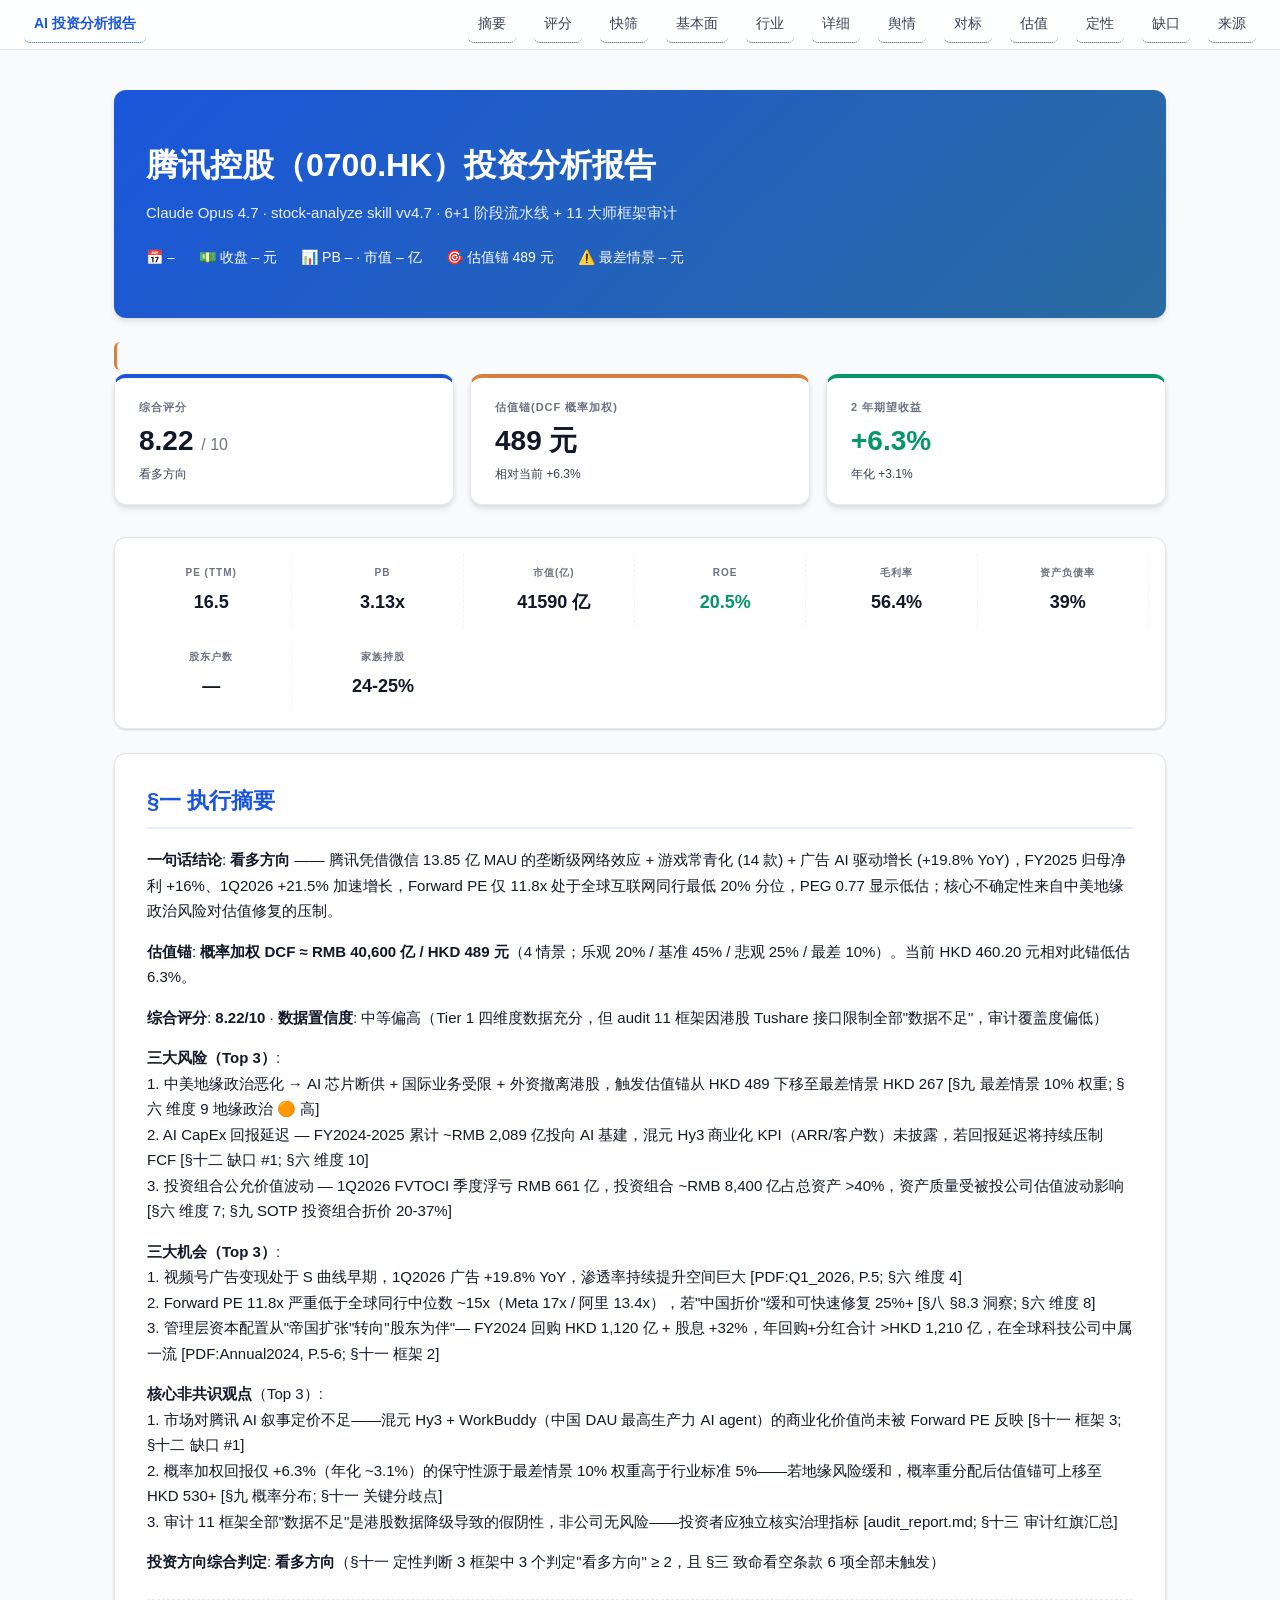
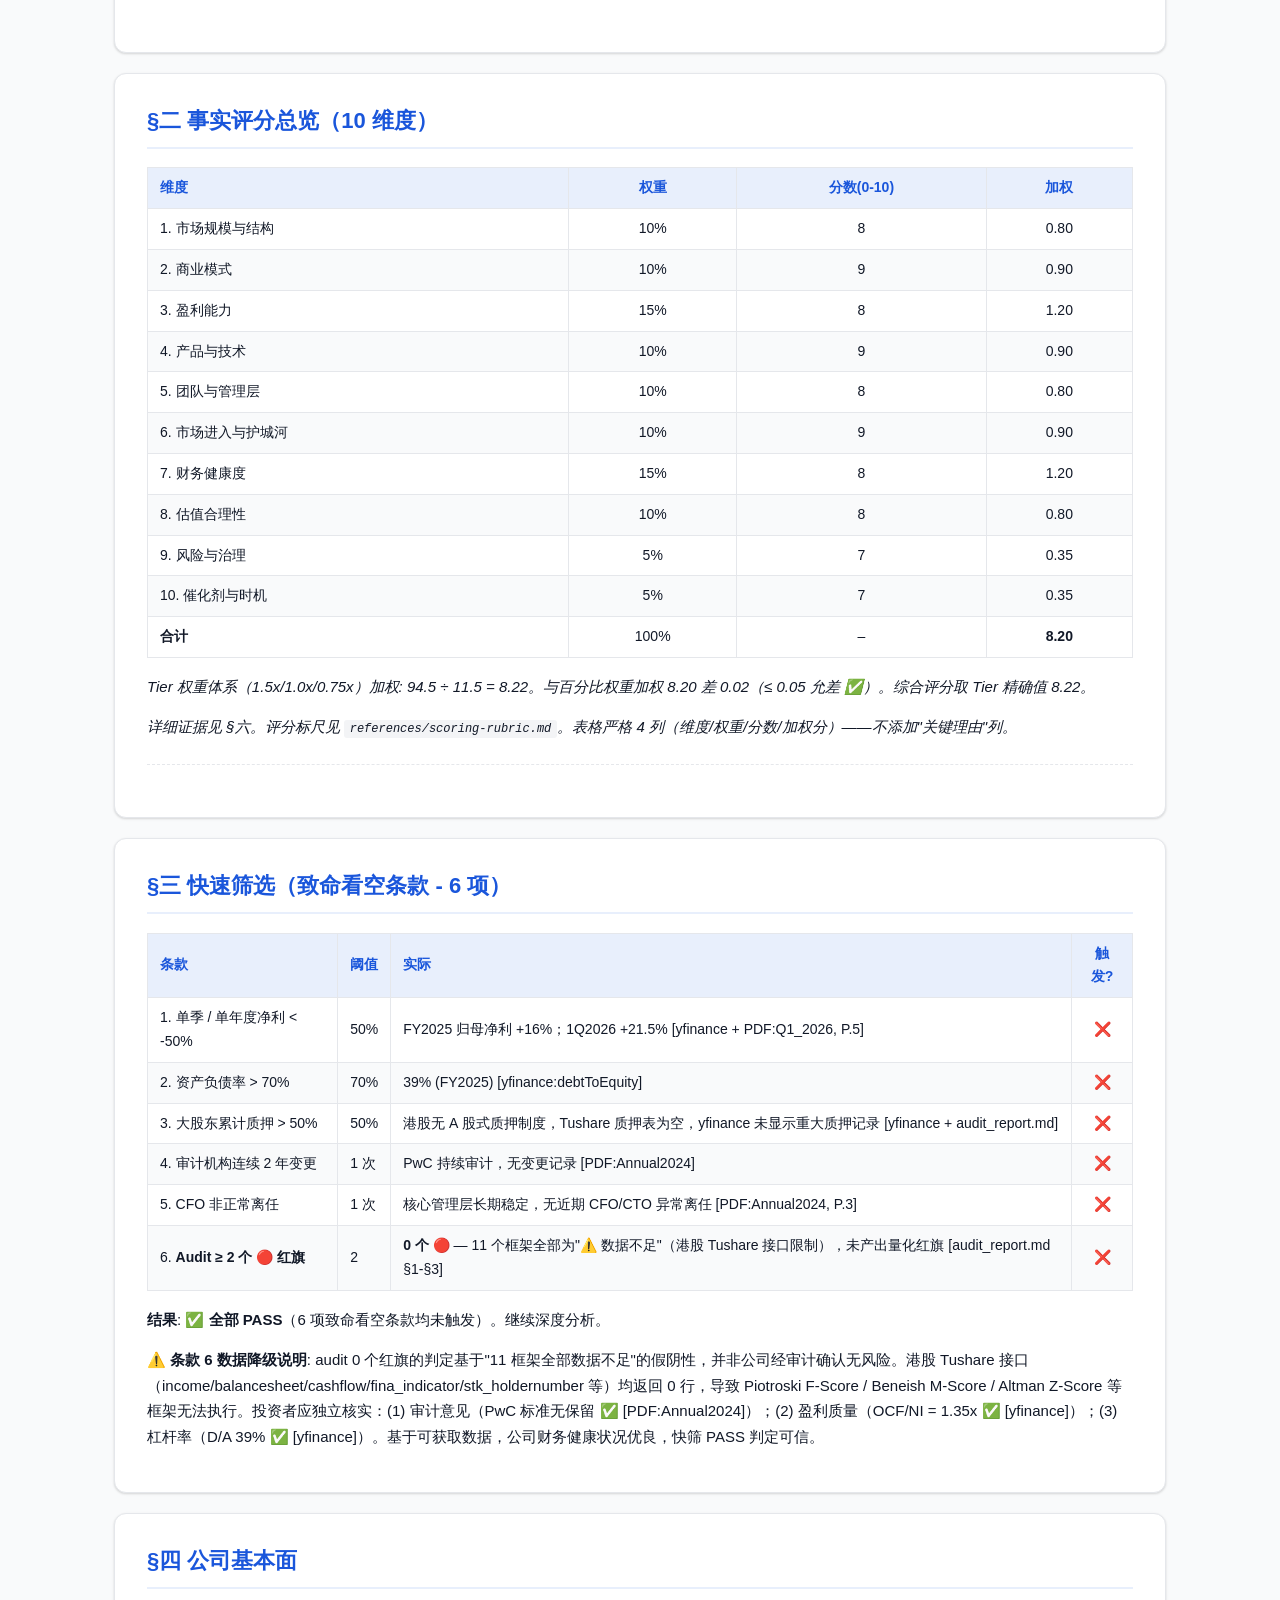
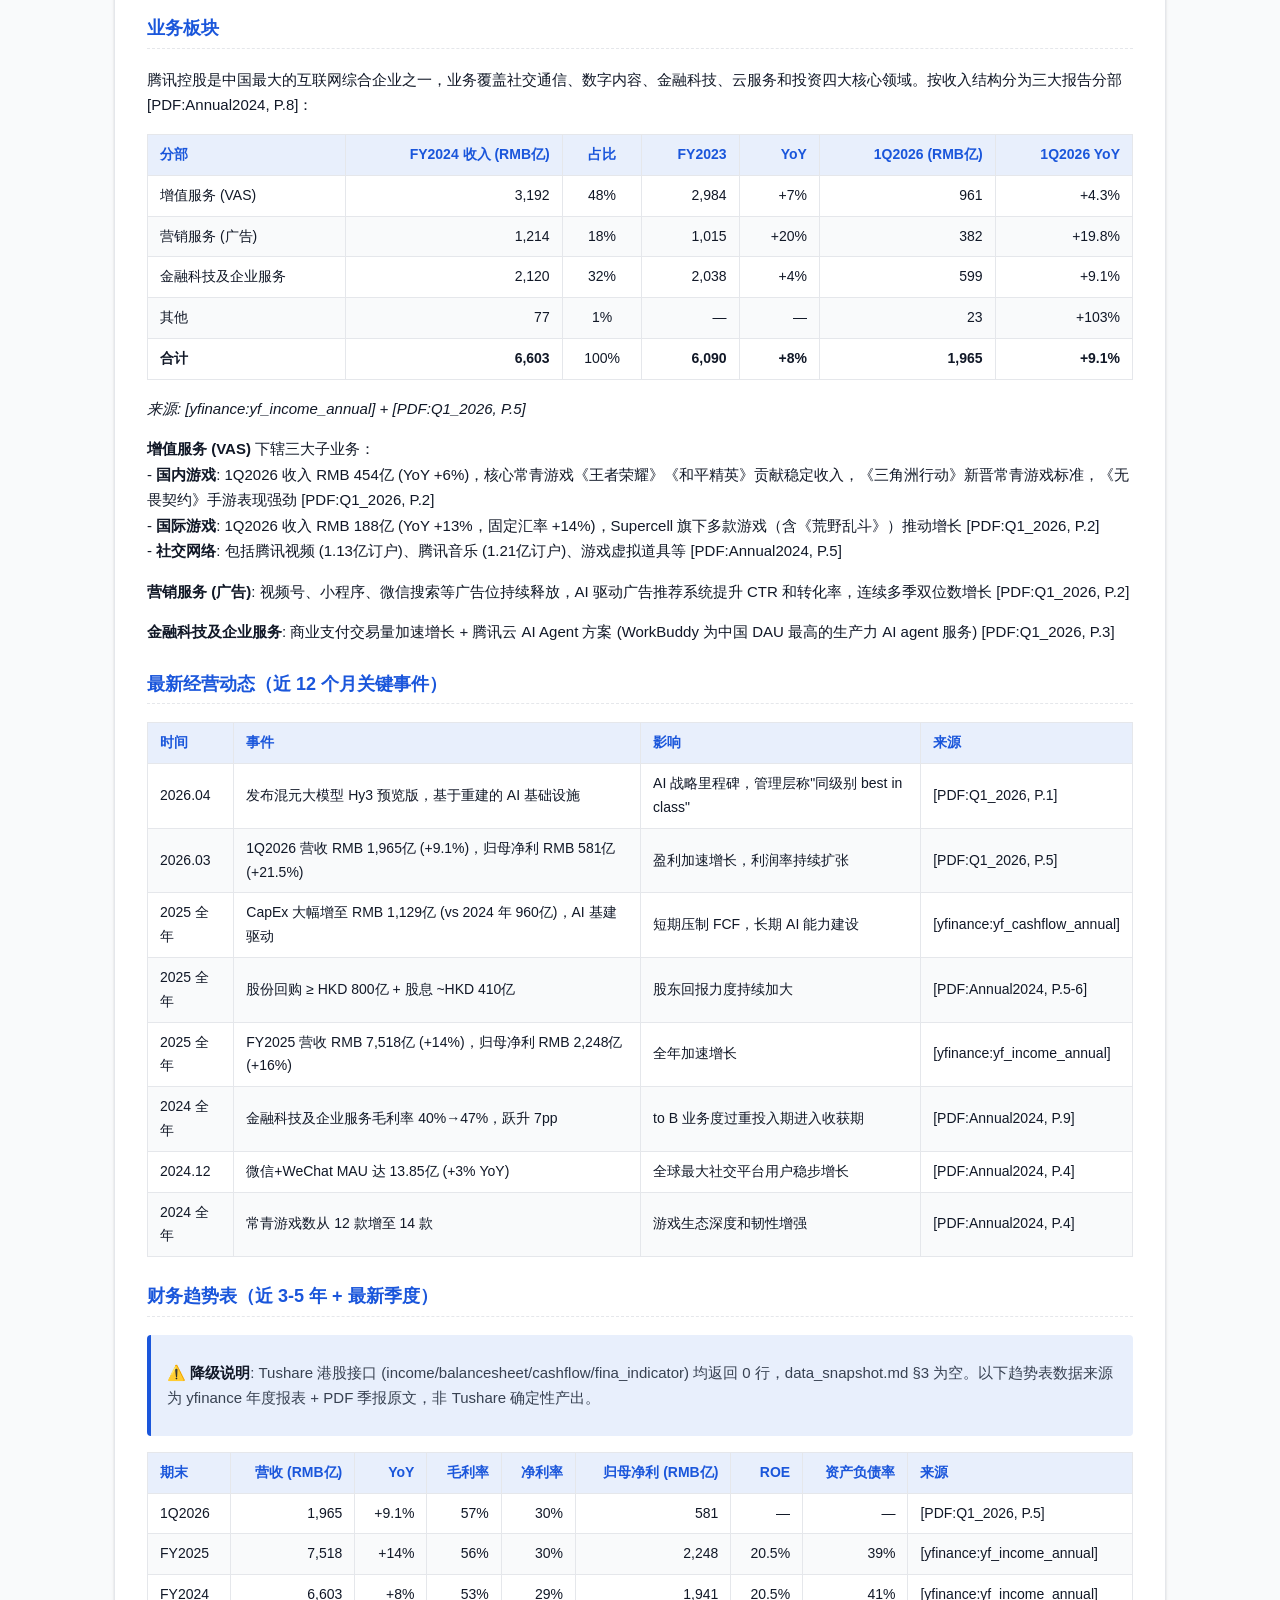
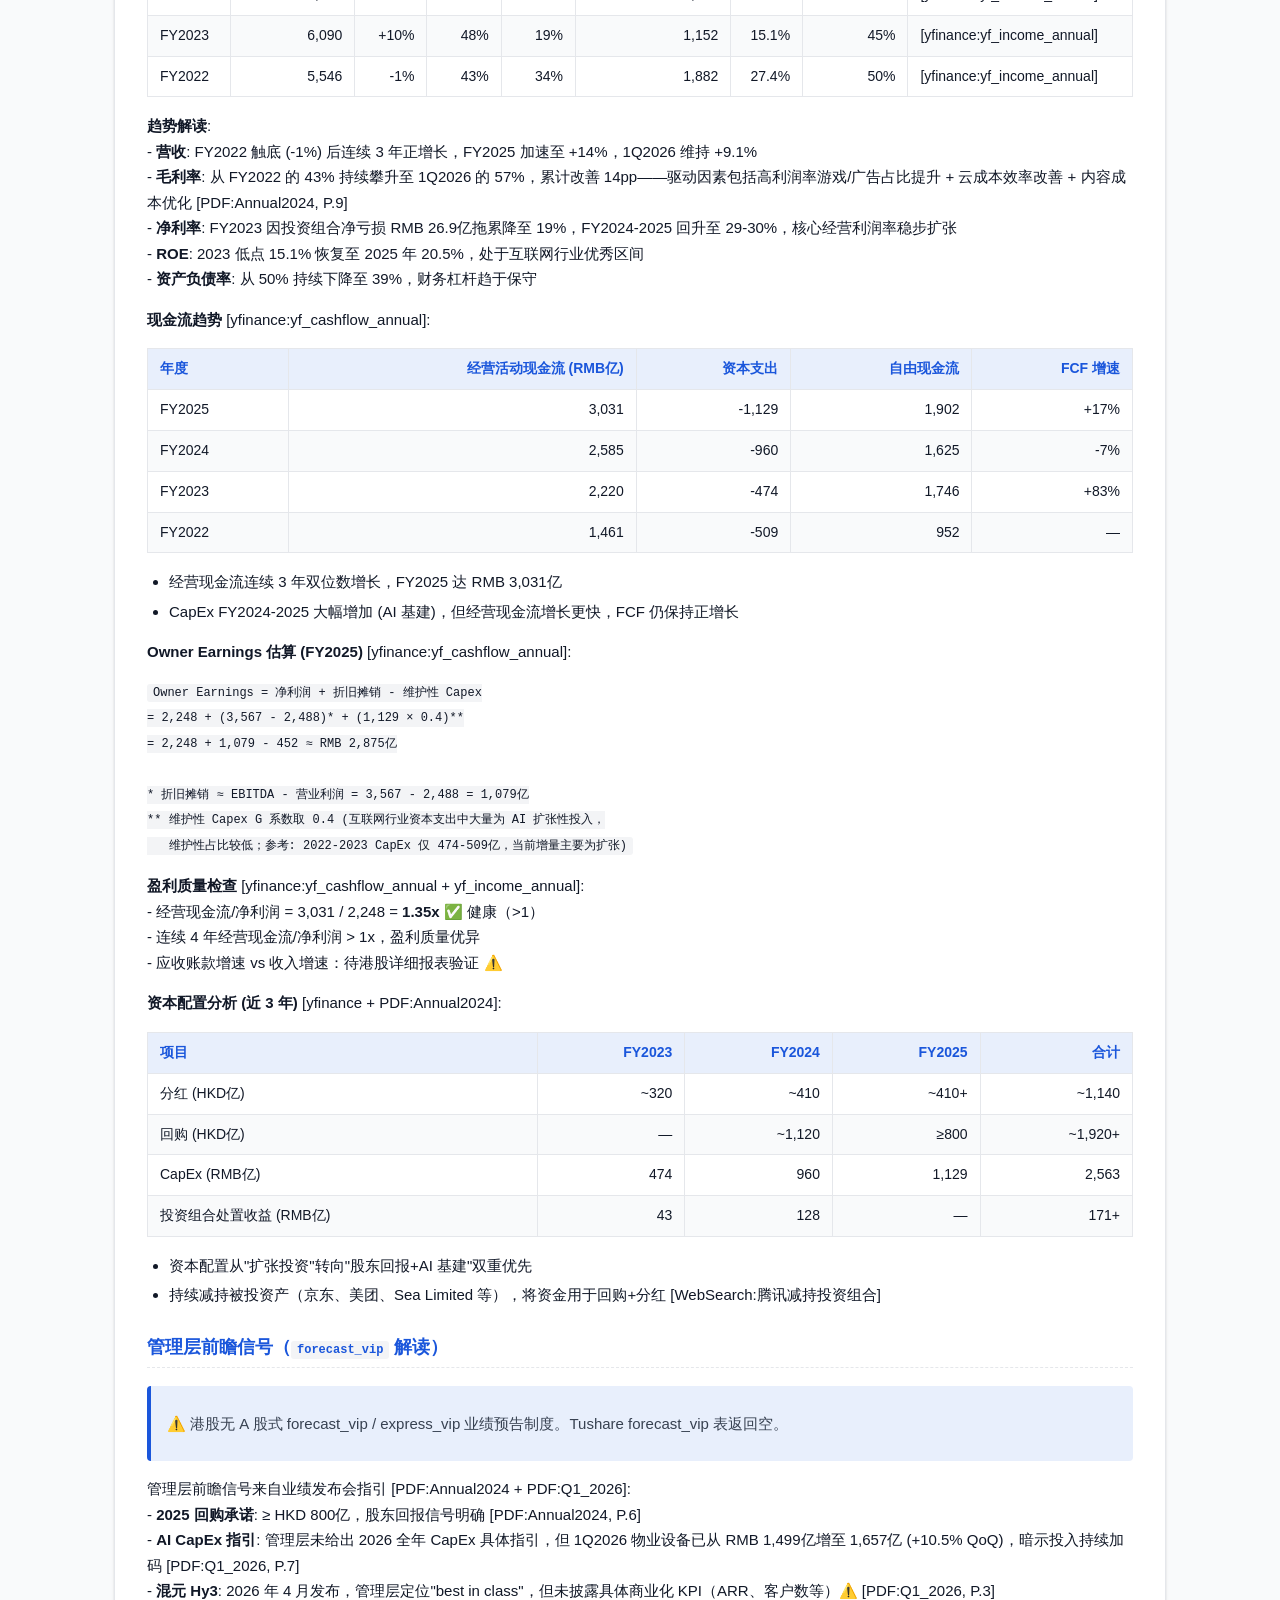
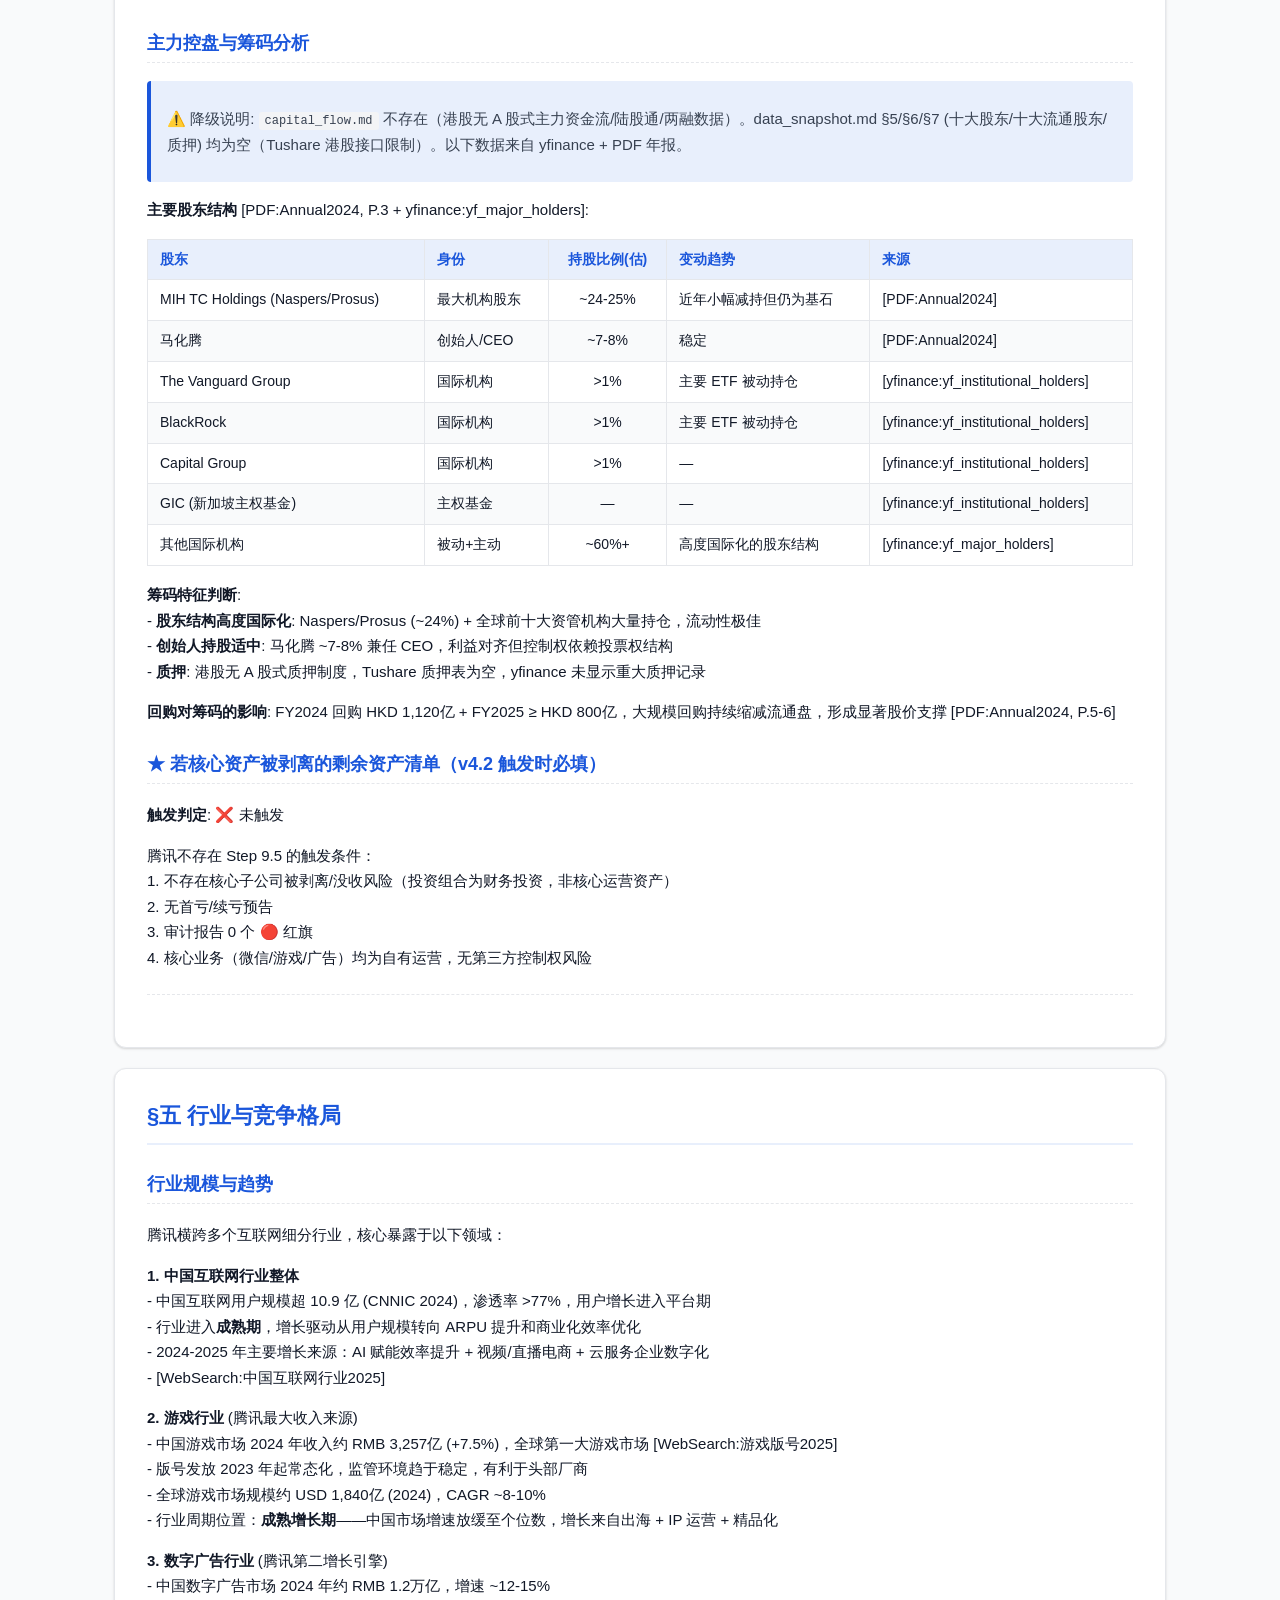
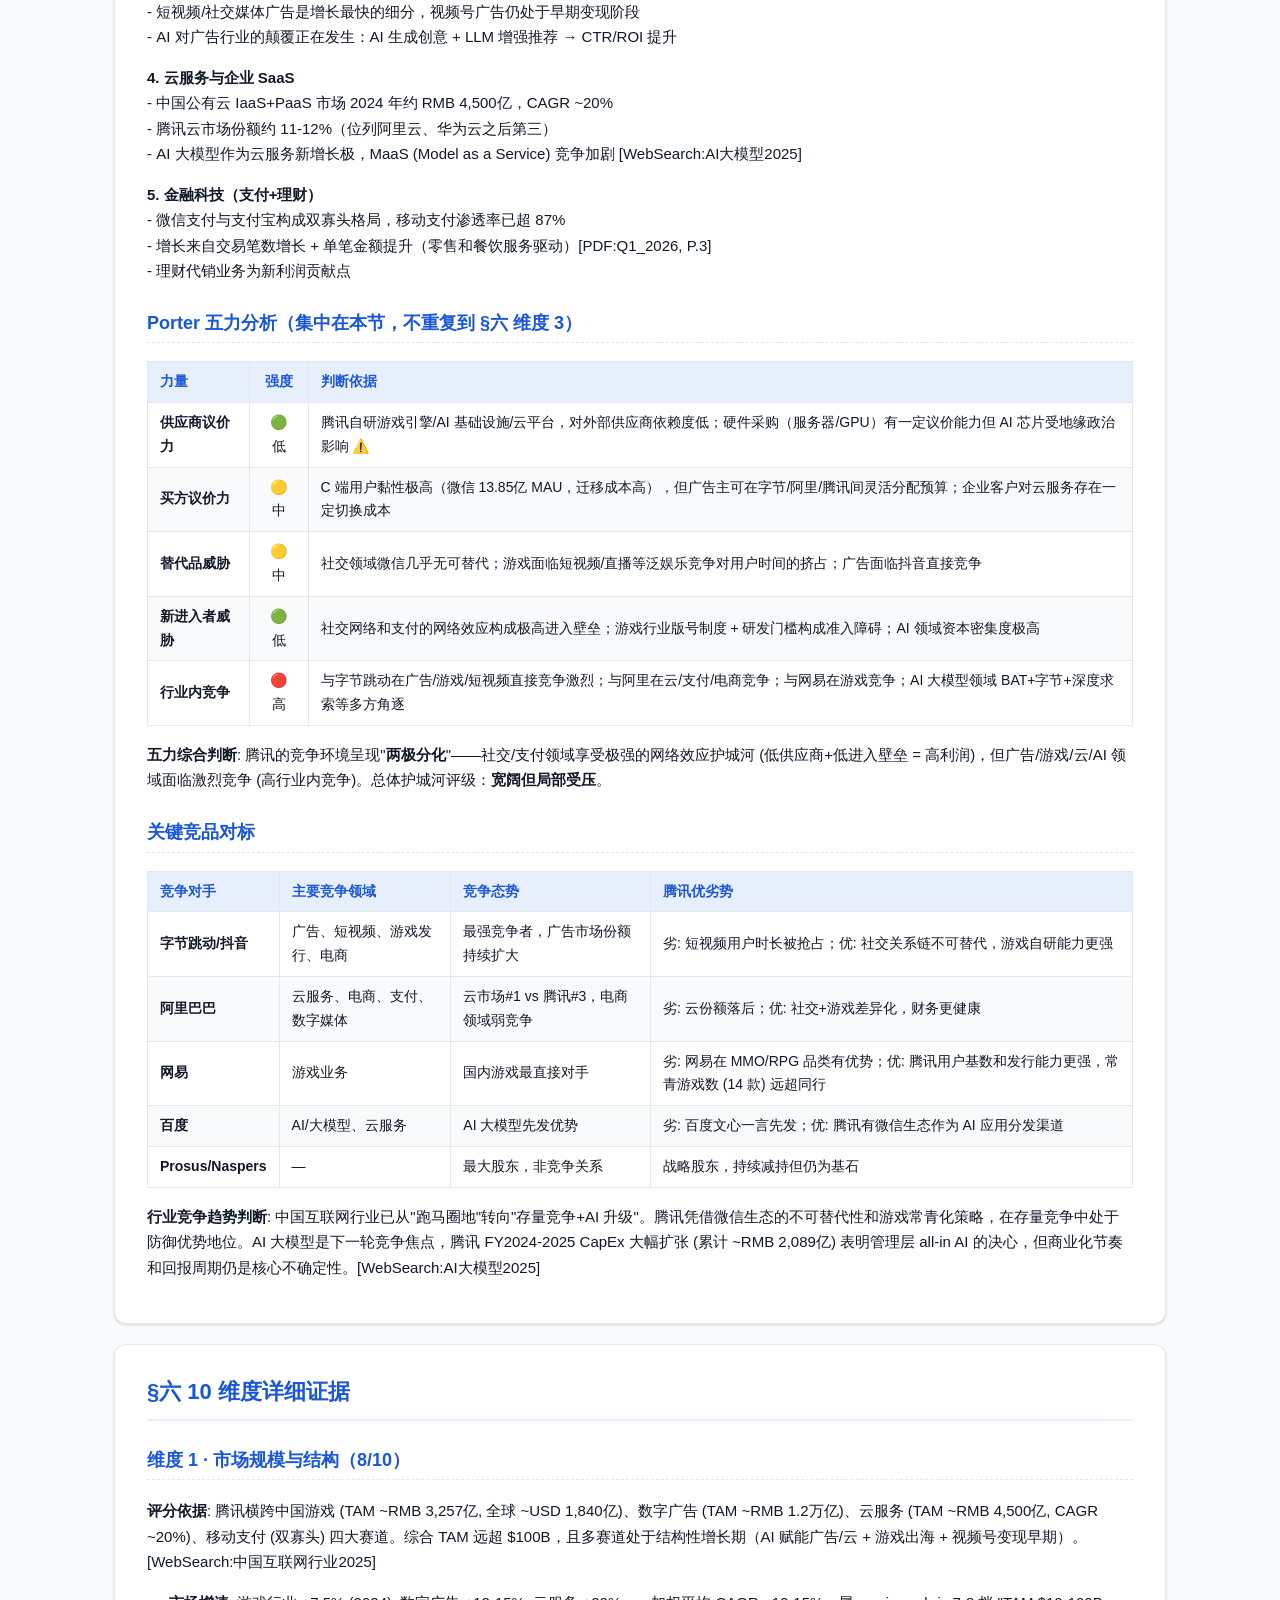
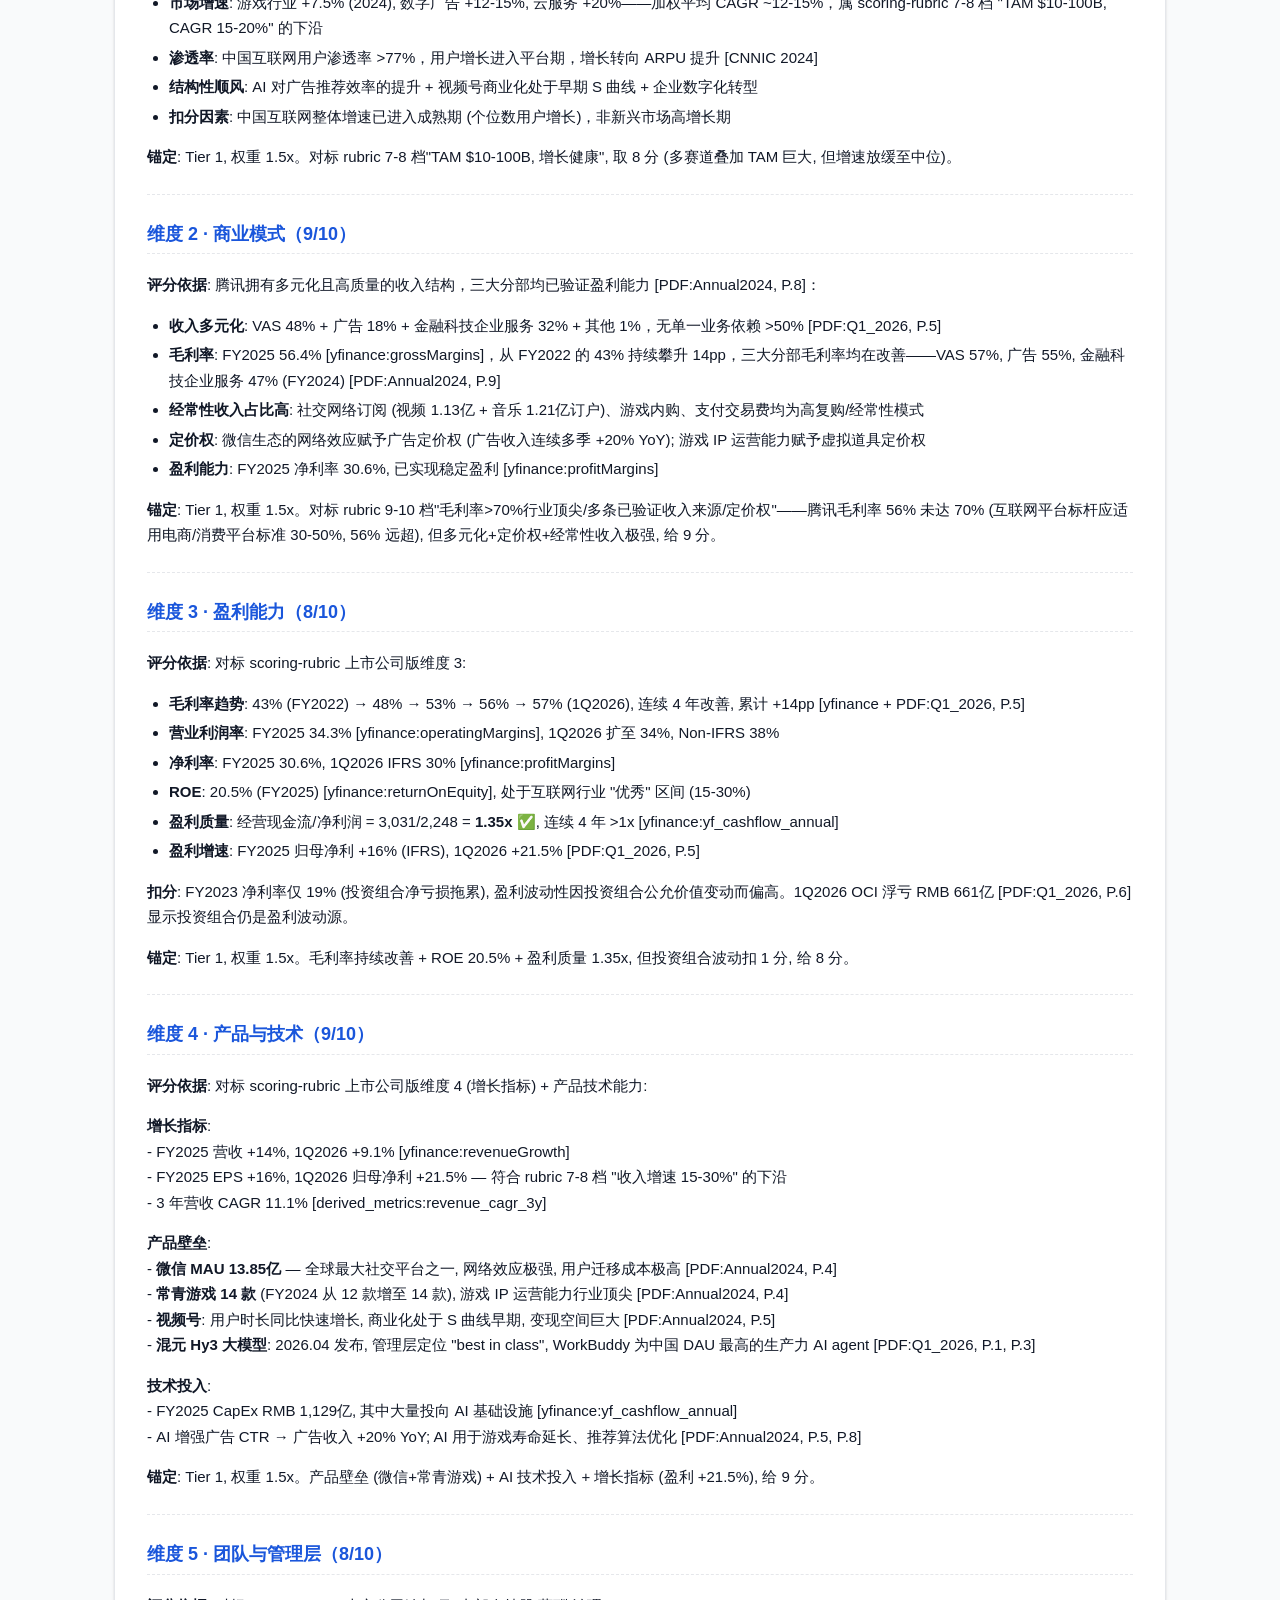
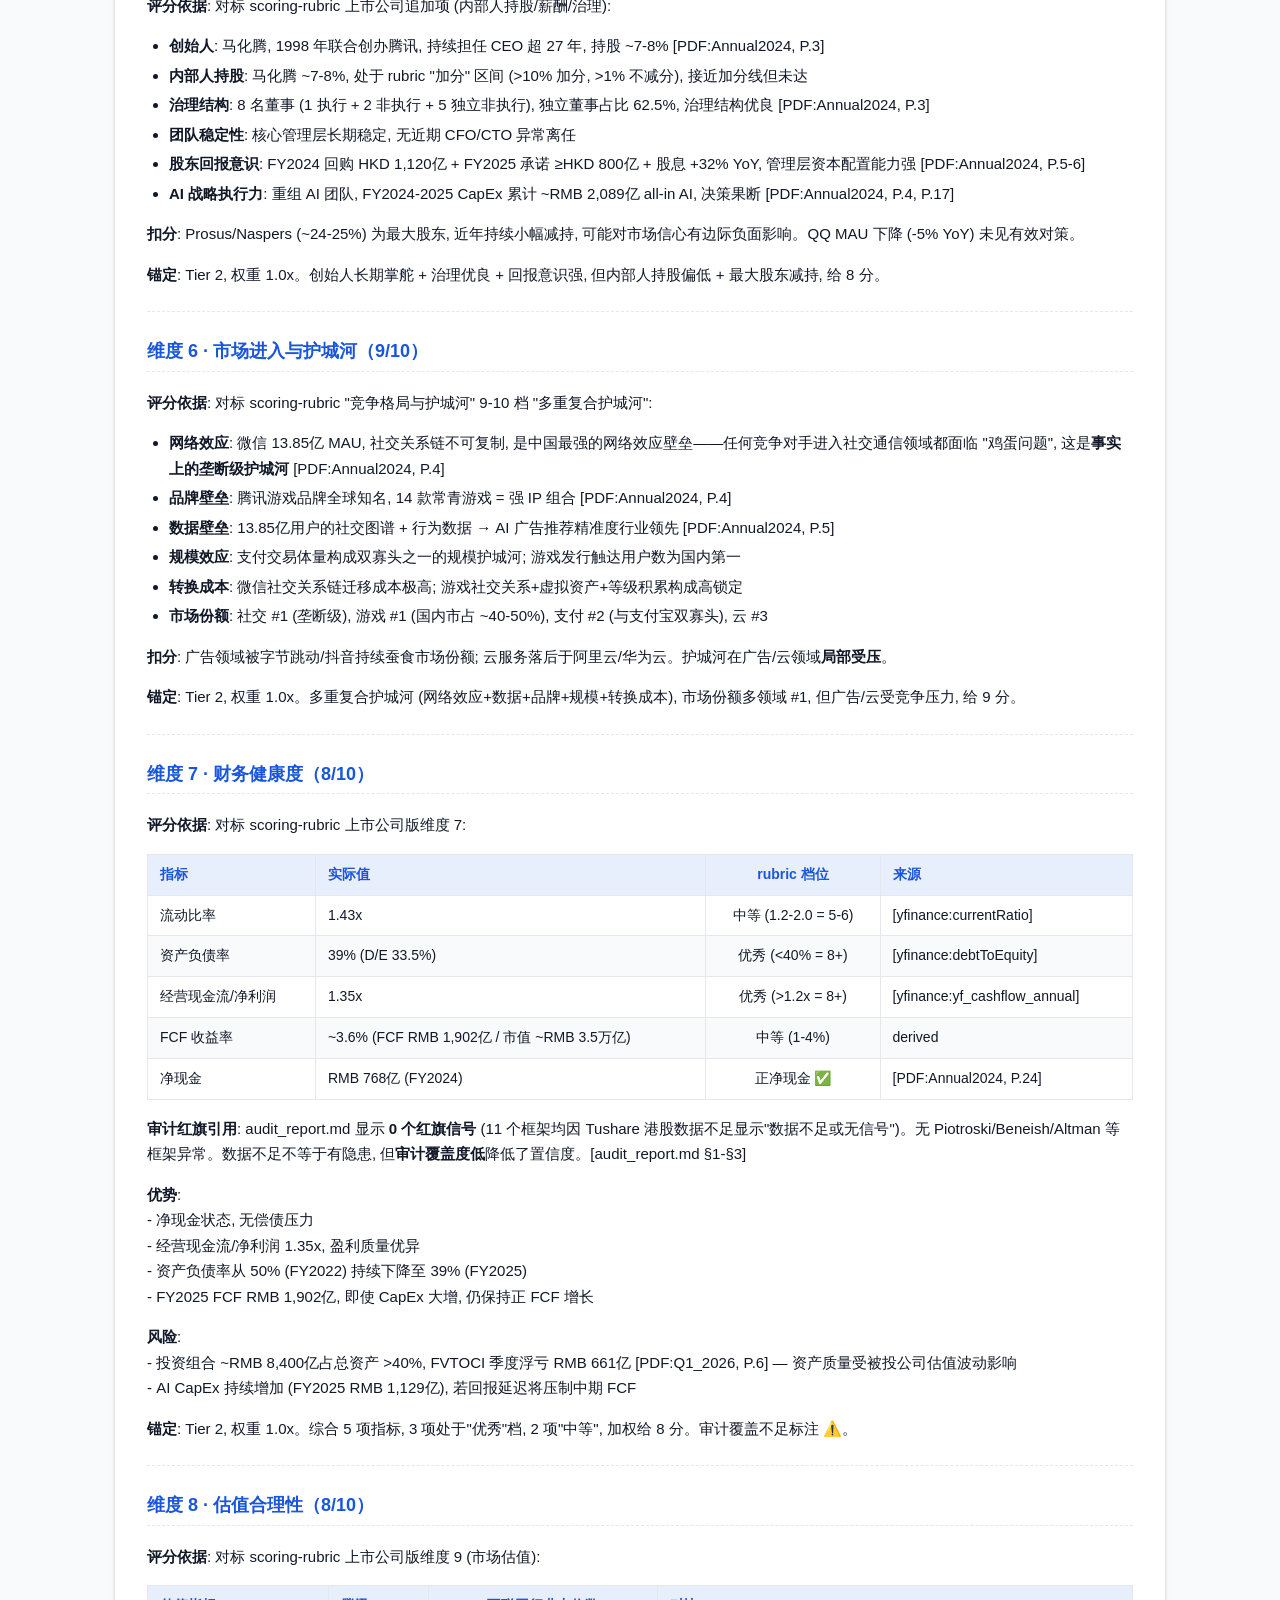
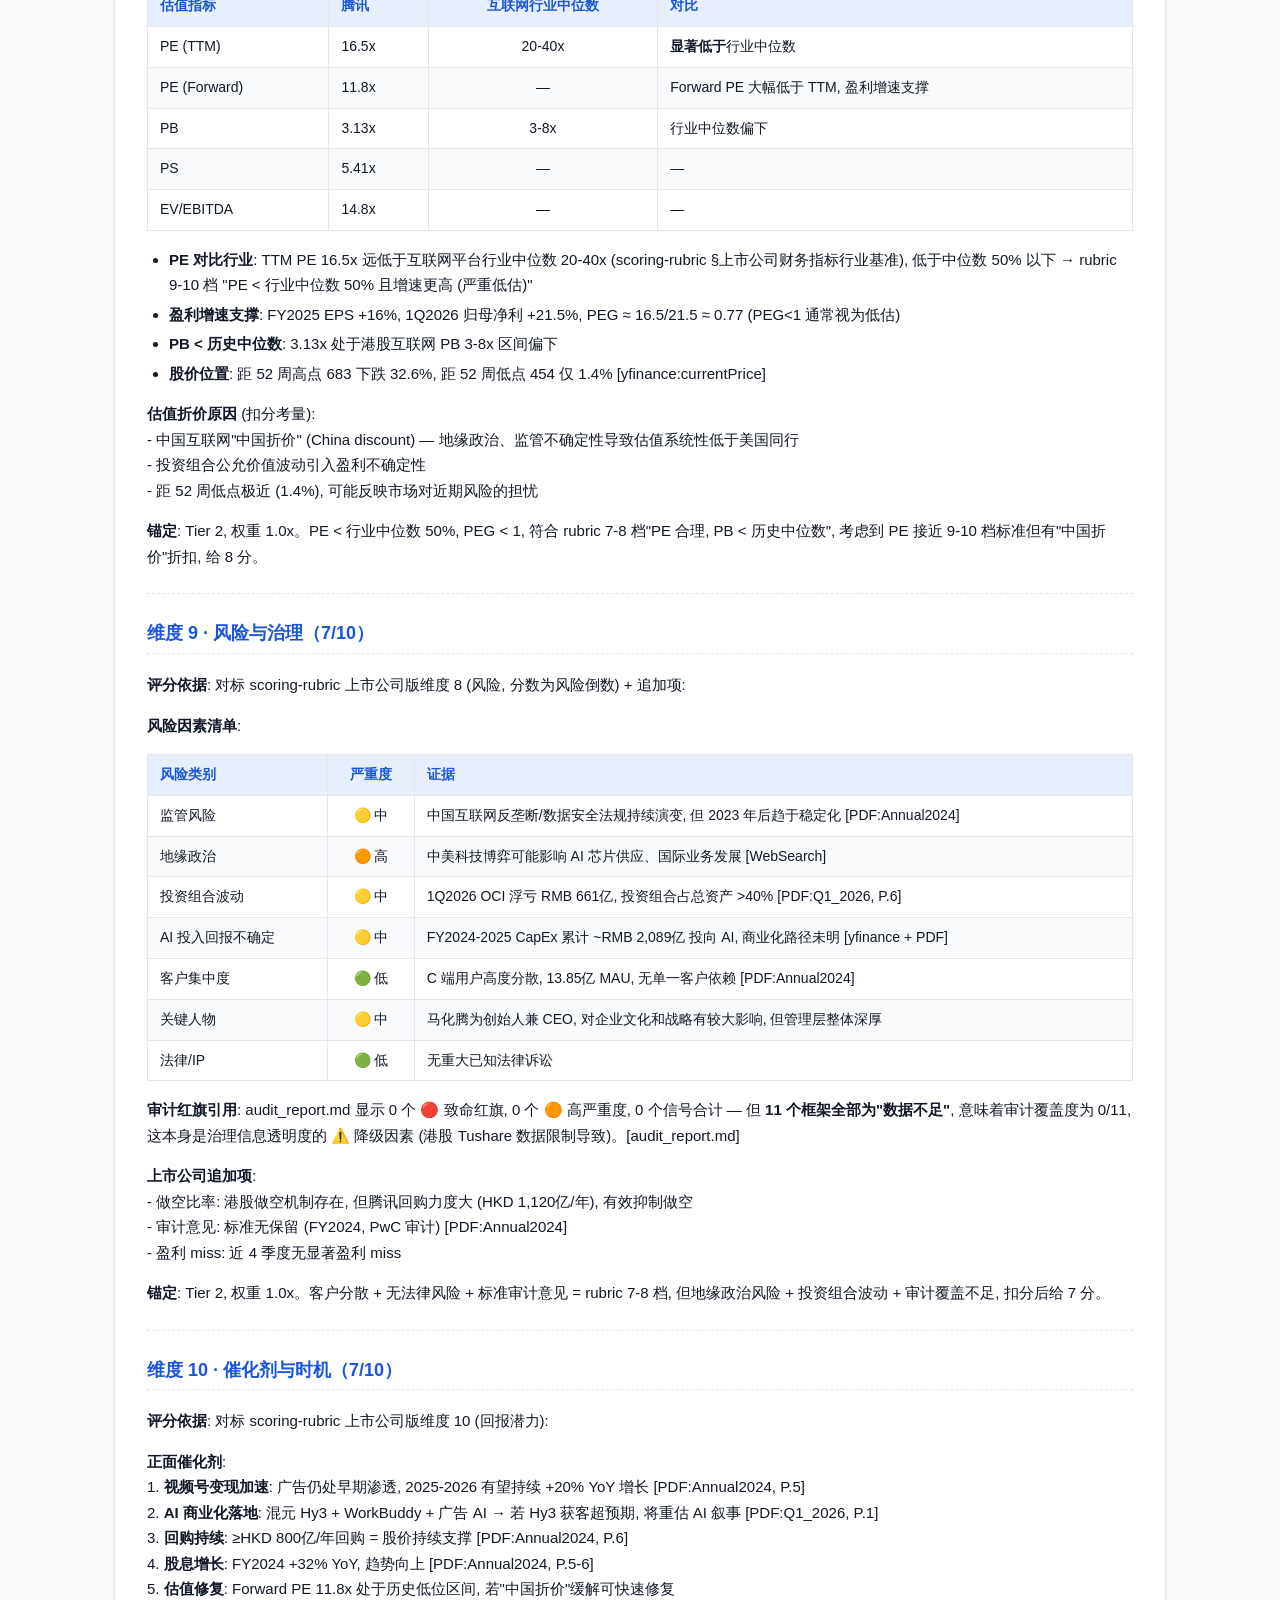
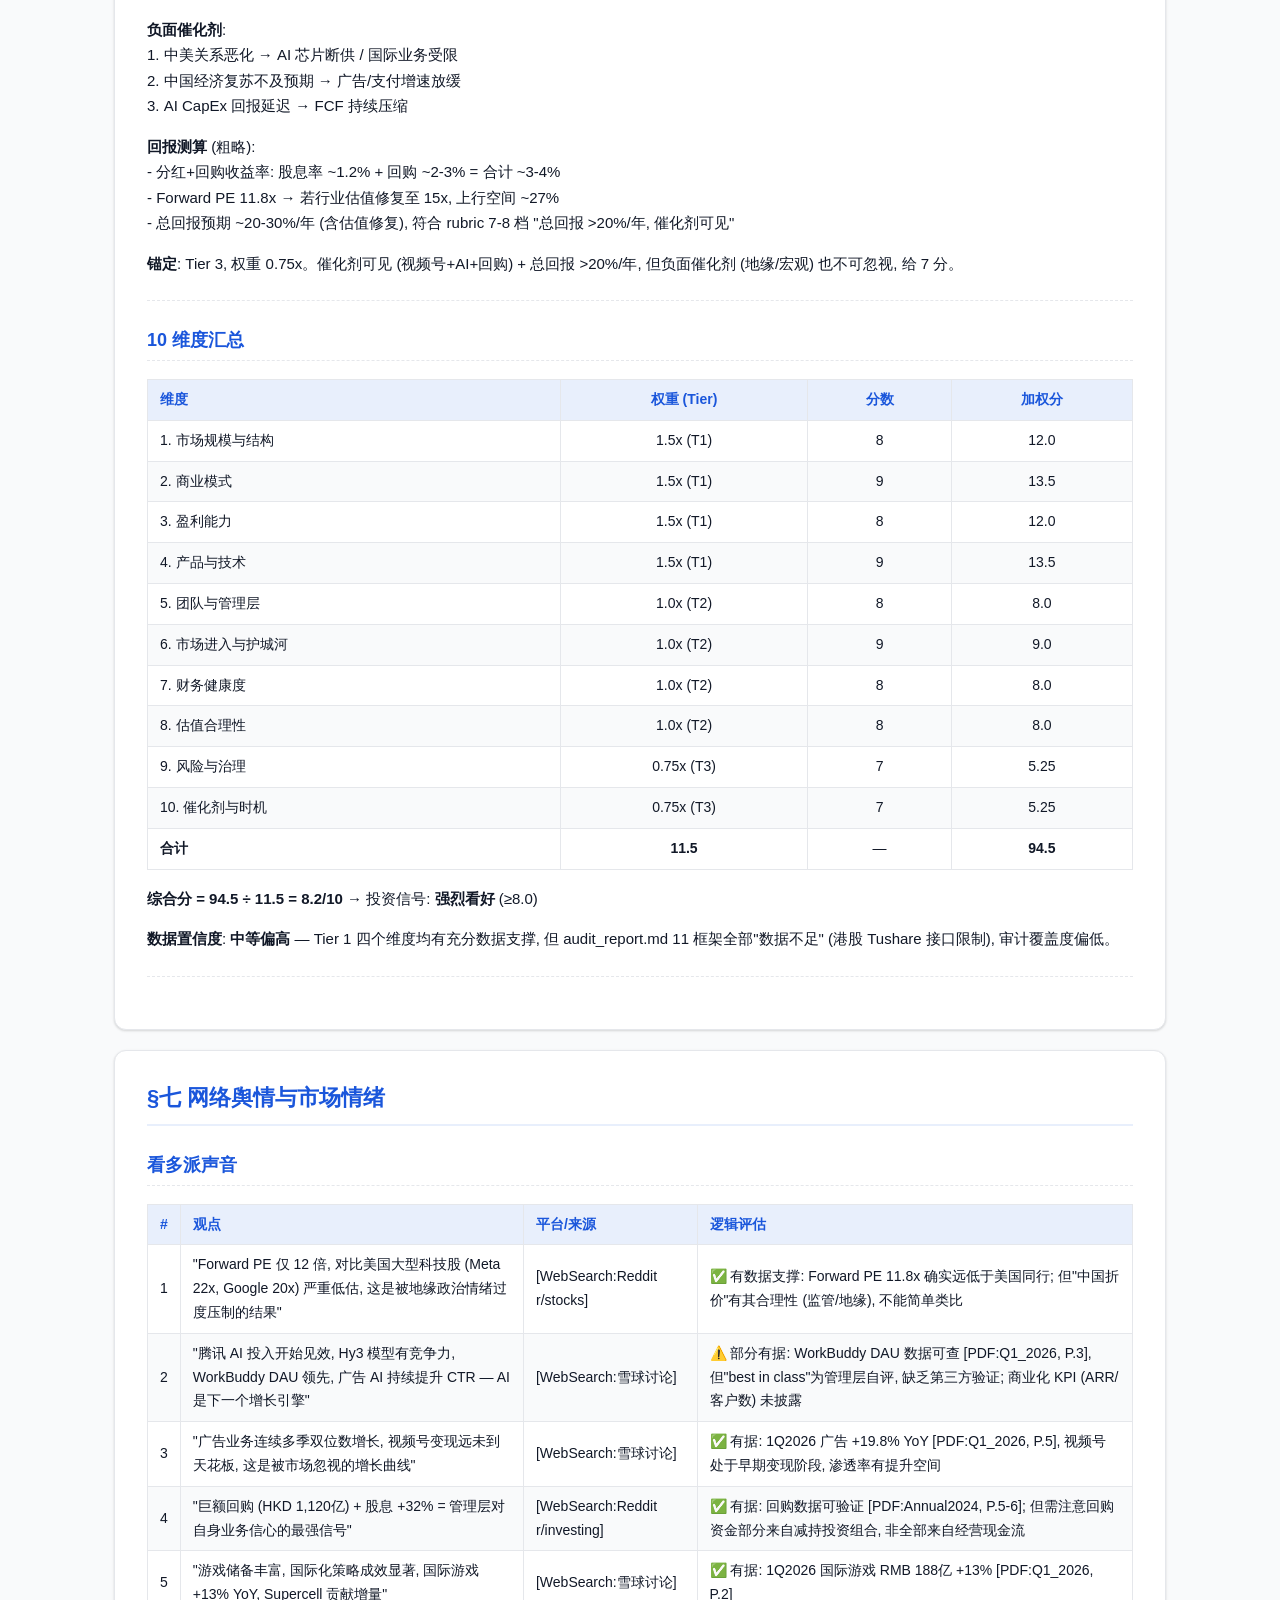
==== reports/0700_腾讯控股/分析报告_dashboard.html @ afb063a4 "feat: sync all 4 reports from Inves-Report repo Add missing MSFT (Microsoft) and 0700.HK (Tencent) r" ====
<!DOCTYPE html>
<html lang="zh-CN">
<head>
<meta charset="UTF-8">
<meta name="viewport" content="width=device-width, initial-scale=1">
<title>腾讯控股（0700.HK）投资分析报告 — –</title>
<style>
/* ============================================================
   Claude Code Company Analysis · Report Styles v4.6
   单一 CSS 真相源 — 由 assets/html/base.html 加载并内联
   禁止在 Phase 6 Part B 中自创颜色值或变量名
   v4.6: Goldman 蓝调 + Morningstar 卡片化 + Bloomberg 风险等级
   ============================================================ */

:root {
  /* 主色 — Goldman 深蓝 */
  --c-primary: #1a56db;
  --c-primary-light: #e8effc;
  --c-primary-dark: #0f3d99;
  --c-accent: #d97f3c;

  /* Bloomberg 风格风险等级(高对比) */
  --c-risk-red:    #dc2626;
  --c-risk-red-bg: #fef2f2;
  --c-risk-amber:  #e8a33a;
  --c-risk-amber-bg: #fff7ed;
  --c-risk-yellow: #fbbf24;
  --c-risk-yellow-bg: #fffbeb;
  --c-risk-green:  #059669;
  --c-risk-green-bg: #ecfdf5;

  /* 语义色 (保留 v4.3 alias) */
  --c-green: var(--c-risk-green);
  --c-green-bg: var(--c-risk-green-bg);
  --c-yellow: #d97706;
  --c-yellow-bg: #fffbeb;
  --c-red: var(--c-risk-red);
  --c-red-bg: var(--c-risk-red-bg);

  /* 灰度系 */
  --c-gray-50:  #f9fafb;
  --c-gray-100: #f3f4f6;
  --c-gray-200: #e5e7eb;
  --c-gray-500: #6b7280;
  --c-gray-700: #374151;
  --c-gray-900: #111827;

  /* Morningstar 卡片化灰阶 */
  --c-card-border:  #e5e7eb;
  --c-card-header:  #f9fafb;
  --c-card-hover:   rgba(26,86,219,0.04);

  /* 形状 */
  --radius: 12px;
  --shadow: 0 1px 3px rgba(0,0,0,.1), 0 1px 2px rgba(0,0,0,.06);
  --shadow-md: 0 4px 6px rgba(0,0,0,.07), 0 2px 4px rgba(0,0,0,.06);
  --shadow-lg: 0 10px 25px rgba(0,0,0,.08), 0 4px 10px rgba(0,0,0,.05);

  /* Variant Perception 紫 */
  --c-variant: #7a4dab;
  --c-variant-bg: #f3eeff;

  /* v4.6 sidebar 布局 */
  --sidebar-width: 260px;
  --sidebar-gap: 24px;
}

* { box-sizing: border-box; }

body {
  font-family: -apple-system, BlinkMacSystemFont, "Segoe UI", Roboto,
               "PingFang SC", "Noto Sans SC", "Microsoft YaHei", sans-serif;
  background: var(--c-gray-50);
  color: var(--c-gray-900);
  margin: 0;
  padding: 0;
  line-height: 1.7;
  font-size: 15px;
}

.container {
  max-width: 1100px;
  margin: 0 auto;
  padding: 40px 24px 80px;
}

/* ---------- 3.1 Sticky 顶部导航栏 ---------- */
.top-nav {
  position: sticky;
  top: 0;
  z-index: 200;
  display: flex;
  align-items: center;
  gap: 18px;
  height: 50px;
  padding: 0 24px;
  backdrop-filter: blur(12px);
  -webkit-backdrop-filter: blur(12px);
  background: rgba(255,255,255,0.85);
  border-bottom: 1px solid var(--c-gray-200);
  font-size: 14px;
}
.top-nav .nav-brand {
  font-weight: 700;
  color: var(--c-primary);
  text-decoration: none;
  margin-right: auto;
}
.top-nav a {
  color: var(--c-gray-700);
  text-decoration: none;
  padding: 6px 10px;
  border-radius: 6px;
  transition: background .15s;
}
.top-nav a:hover { background: var(--c-primary-light); color: var(--c-primary); }

/* ---------- Header Hero ---------- */
header.hero {
  background: linear-gradient(135deg, var(--c-primary), #2a6ba0);
  color: white;
  padding: 48px 32px;
  border-radius: var(--radius);
  margin-bottom: 32px;
  box-shadow: var(--shadow-md);
}
header.hero h1 { font-size: 32px; margin: 0 0 8px; font-weight: 700; }
header.hero .subtitle { opacity: 0.9; font-size: 15px; }
header.hero .meta {
  display: flex; flex-wrap: wrap; gap: 24px;
  margin-top: 20px; font-size: 14px;
}

/* ---------- Section (每个 §一到§十五 一个) ---------- */
.section {
  background: white;
  padding: 28px 32px;
  margin: 20px 0;
  border-radius: var(--radius);
  border: 1px solid var(--c-gray-200);
  box-shadow: var(--shadow);
}
.section h2 {
  color: var(--c-primary);
  border-bottom: 2px solid var(--c-primary-light);
  padding-bottom: 8px;
  margin-top: 0;
  font-size: 22px;
}
.section h3 {
  color: var(--c-primary);
  font-size: 18px;
  margin-top: 24px;
  border-bottom: 1px dashed var(--c-gray-200);
  padding-bottom: 4px;
}
.section h4 { color: var(--c-gray-900); font-size: 16px; margin-top: 18px; }

/* Variant Perception 章节专用紫色强调 */
.section.variant-perception {
  border-left: 4px solid var(--c-variant);
  background: linear-gradient(to right, var(--c-variant-bg) 0%, white 3%);
}
.section.variant-perception h2 {
  color: var(--c-variant);
  border-bottom-color: var(--c-variant-bg);
}

/* ---------- 3.2 评分环形图 (SVG) ---------- */
.score-ring {
  display: inline-block;
  position: relative;
}
.score-ring svg { display: block; }
.score-ring .score-text {
  position: absolute;
  inset: 0;
  display: flex;
  flex-direction: column;
  align-items: center;
  justify-content: center;
}
.score-ring .score-text .num {
  font-size: 32px;
  font-weight: 700;
  color: var(--c-primary);
}
.score-ring .score-text .label {
  font-size: 11px;
  color: var(--c-gray-500);
}

/* ---------- 3.3 维度评分条形图 ---------- */
.dimension-bar {
  display: grid;
  grid-template-columns: 1fr 48px 3fr 56px;
  align-items: center;
  gap: 12px;
  margin: 10px 0;
  font-size: 14px;
}
.dimension-bar .dim-name { color: var(--c-gray-700); }
.dimension-bar .dim-score { font-weight: 600; text-align: right; color: var(--c-primary); }
.dimension-bar .dim-progress {
  height: 10px;
  background: var(--c-gray-100);
  border-radius: 5px;
  overflow: hidden;
}
.dimension-bar .dim-progress .fill { height: 100%; border-radius: 5px; }
.dimension-bar .dim-progress .fill.tier1 { background: linear-gradient(90deg, #3b82f6, #1d4ed8); }
.dimension-bar .dim-progress .fill.tier2 { background: linear-gradient(90deg, #8b5cf6, #6d28d9); }
.dimension-bar .dim-progress .fill.tier3 { background: linear-gradient(90deg, #f59e0b, #d97706); }
.dimension-bar .dim-weight { text-align: right; color: var(--c-gray-500); font-size: 12px; }

/* ---------- 3.4 三色情景卡片 ---------- */
.scenario-grid {
  display: grid;
  grid-template-columns: repeat(auto-fit, minmax(200px, 1fr));
  gap: 12px;
  margin: 16px 0;
}
.scenario {
  padding: 16px;
  border-radius: 8px;
  border-left: 4px solid;
}
.scenario .label { font-size: 12px; color: var(--c-gray-500); text-transform: uppercase; letter-spacing: 1px; }
.scenario .big-num { font-size: 28px; font-weight: 700; margin: 4px 0 8px; }
.scenario .detail { font-size: 13px; color: var(--c-gray-700); }
.scenario.bull { background: var(--c-green-bg); border-left-color: var(--c-green); }
.scenario.bull .big-num { color: var(--c-green); }
.scenario.base { background: var(--c-yellow-bg); border-left-color: var(--c-yellow); }
.scenario.base .big-num { color: var(--c-yellow); }
.scenario.bear { background: var(--c-red-bg); border-left-color: var(--c-red); }
.scenario.bear .big-num { color: var(--c-red); }
.scenario.tail { background: #2a2a2a; border-left-color: #000; color: #fff; }
.scenario.tail .big-num { color: #fff; }
.scenario.tail .detail { color: #ddd; }

/* ---------- 3.5 期望回报高亮条 ---------- */
.expected-return {
  background: linear-gradient(135deg, #1e3a5f, var(--c-primary));
  color: white;
  padding: 20px 28px;
  border-radius: var(--radius);
  margin: 20px 0;
  display: flex;
  align-items: center;
  justify-content: space-between;
  box-shadow: var(--shadow-md);
}
.expected-return .label { font-size: 12px; opacity: 0.8; text-transform: uppercase; letter-spacing: 1px; }
.expected-return .value { font-size: 36px; font-weight: 700; }

/* ---------- 3.6 团队名片网格 ---------- */
.team-grid {
  display: grid;
  grid-template-columns: repeat(auto-fit, minmax(200px, 1fr));
  gap: 12px;
  margin: 16px 0;
}
.team-card {
  padding: 16px;
  border: 1px solid var(--c-gray-200);
  border-radius: 8px;
  text-align: center;
}
.team-card .avatar {
  width: 48px; height: 48px; border-radius: 50%;
  background: var(--c-primary-light); color: var(--c-primary);
  display: flex; align-items: center; justify-content: center;
  font-weight: 700; margin: 0 auto 8px; font-size: 18px;
}
.team-card .name { font-weight: 600; }
.team-card .role { color: var(--c-gray-500); font-size: 13px; margin-top: 4px; }

/* ---------- 3.7 风险矩阵 ---------- */
.risk-item {
  display: grid;
  grid-template-columns: 20px 1fr auto;
  gap: 12px;
  align-items: start;
  padding: 12px;
  border-left: 4px solid;
  background: var(--c-gray-50);
  border-radius: 6px;
  margin: 8px 0;
}
.risk-item.high   { border-left-color: var(--c-red);    background: var(--c-red-bg); }
.risk-item.medium { border-left-color: var(--c-yellow); background: var(--c-yellow-bg); }
.risk-item.low    { border-left-color: var(--c-green);  background: var(--c-green-bg); }
.risk-item .dot {
  width: 12px; height: 12px; border-radius: 50%; margin-top: 4px;
}
.risk-item.high   .dot { background: var(--c-red); }
.risk-item.medium .dot { background: var(--c-yellow); }
.risk-item.low    .dot { background: var(--c-green); }

/* ---------- 3.8 融资时间轴 ---------- */
.timeline {
  display: flex;
  align-items: center;
  gap: 0;
  margin: 24px 0;
  overflow-x: auto;
  padding: 8px 0;
}
.timeline .tl-node {
  flex: 0 0 auto;
  text-align: center;
  padding: 0 14px;
  position: relative;
}
.timeline .tl-node::before {
  content: '';
  width: 14px; height: 14px; border-radius: 50%;
  background: var(--c-gray-200); display: block; margin: 0 auto 8px;
}
.timeline .tl-node.current::before { background: var(--c-primary); box-shadow: 0 0 0 4px var(--c-primary-light); }
.timeline .tl-node .year { font-size: 12px; color: var(--c-gray-500); }
.timeline .tl-node .round { font-weight: 600; font-size: 13px; }
.timeline .tl-node .amount { font-size: 11px; color: var(--c-gray-700); }

/* ---------- 3.9 情绪量表 ---------- */
.sentiment-bar {
  position: relative;
  height: 12px;
  border-radius: 6px;
  background: linear-gradient(to right, var(--c-red) 0%, var(--c-yellow) 50%, var(--c-green) 100%);
  margin: 20px 0 32px;
}
.sentiment-bar .pointer {
  position: absolute;
  top: -8px;
  width: 4px; height: 28px;
  background: var(--c-gray-900);
  border-radius: 2px;
  transform: translateX(-50%);
}
.sentiment-bar .pointer::after {
  content: attr(data-label);
  position: absolute;
  top: 32px; left: 50%; transform: translateX(-50%);
  white-space: nowrap;
  font-size: 11px;
  background: var(--c-gray-900);
  color: white;
  padding: 2px 8px;
  border-radius: 4px;
}

/* ---------- v2 组件 · 估值区间可视化 ---------- */
.valuation-range {
  position: relative;
  height: 28px;
  background: var(--c-gray-100);
  border-radius: 4px;
  margin: 10px 0;
}
.valuation-range .range {
  position: absolute;
  top: 4px; bottom: 4px;
  border-radius: 3px;
  opacity: 0.6;
}
.valuation-range .range.dcf { background: var(--c-primary); }
.valuation-range .range.comparable { background: var(--c-green); }
.valuation-range .range.transaction { background: var(--c-yellow); }
.valuation-range .label-row {
  display: grid;
  grid-template-columns: 80px 1fr;
  gap: 8px;
  align-items: center;
  font-size: 12px;
}

/* ---------- v2 组件 · 星级评估 ---------- */
.star-filled { color: var(--c-yellow); }
.star-empty  { color: var(--c-gray-200); }

/* ---------- v2 组件 · 信息缺口优先级 badge ---------- */
.badge {
  display: inline-block;
  padding: 2px 10px;
  border-radius: 12px;
  font-size: 12px;
  font-weight: 600;
}
.badge.critical { background: var(--c-red-bg);    color: var(--c-red); }
.badge.important{ background: var(--c-yellow-bg); color: var(--c-yellow); }
.badge.minor    { background: var(--c-green-bg);  color: var(--c-green); }

/* ---------- 通用 Table ---------- */
table {
  width: 100%;
  border-collapse: collapse;
  margin: 16px 0;
  font-size: 14px;
}
th, td {
  border: 1px solid var(--c-gray-200);
  padding: 8px 12px;
  text-align: left;
}
th {
  background: var(--c-primary-light);
  color: var(--c-primary);
  font-weight: 600;
}
tr:nth-child(even) td { background: var(--c-gray-50); }

/* ---------- 通用文本 ---------- */
strong { color: var(--c-gray-900); font-weight: 600; }
code {
  background: var(--c-gray-100);
  padding: 2px 6px;
  border-radius: 3px;
  font-size: 12px;
}
blockquote {
  border-left: 4px solid var(--c-primary);
  padding-left: 16px;
  color: var(--c-gray-700);
  background: var(--c-primary-light);
  padding: 10px 16px;
  border-radius: 4px;
  margin: 12px 0;
}
hr { border: none; border-top: 1px dashed var(--c-gray-200); margin: 24px 0; }
ul, ol { padding-left: 22px; }
li { margin: 4px 0; }
a {
  color: var(--c-primary);
  text-decoration: none;
  border-bottom: 1px dotted;
}
a:hover { color: var(--c-yellow); }

footer {
  text-align: center;
  color: var(--c-gray-500);
  padding: 32px 0 16px;
  font-size: 12px;
  border-top: 1px solid var(--c-gray-200);
  margin-top: 48px;
}

/* ---------- 响应式 ---------- */
@media (max-width: 768px) {
  .container { padding: 20px 16px 60px; }
  header.hero { padding: 24px 16px; }
  header.hero h1 { font-size: 24px; }
  .section { padding: 16px; }
  .scenario-grid, .team-grid { grid-template-columns: 1fr; }
  table { font-size: 12px; }
  table th, table td { padding: 6px 8px; }
}

/* ============================================================
   v4.6 新增: 6 个大厂风格组件
   ============================================================ */

/* ---------- v4.6-1. 前置评级卡 (Goldman 三件套) ---------- */
.rating-trio {
  display: grid;
  grid-template-columns: repeat(3, 1fr);
  gap: 16px;
  margin: -16px 0 32px;
}
.rating-card {
  background: white;
  border: 1px solid var(--c-card-border);
  border-top: 4px solid var(--c-primary);
  border-radius: var(--radius);
  padding: 20px 24px;
  box-shadow: var(--shadow-md);
  transition: transform .15s, box-shadow .15s;
}
.rating-card:hover { transform: translateY(-2px); box-shadow: var(--shadow-lg); }
.rating-card--score  { border-top-color: var(--c-primary); }
.rating-card--anchor { border-top-color: var(--c-accent); }
.rating-card--return { border-top-color: var(--c-risk-green); }
.rating-card--return.negative { border-top-color: var(--c-risk-red); }

.rating-card .label {
  font-size: 11px;
  color: var(--c-gray-500);
  text-transform: uppercase;
  letter-spacing: 1px;
  font-weight: 600;
  margin-bottom: 8px;
}
.rating-card .value {
  font-size: 28px;
  font-weight: 800;
  color: var(--c-gray-900);
  line-height: 1.2;
  margin-bottom: 6px;
}
.rating-card .value .out-of {
  font-size: 16px;
  color: var(--c-gray-500);
  font-weight: 500;
}
.rating-card .value.negative { color: var(--c-risk-red); }
.rating-card .value.positive { color: var(--c-risk-green); }
.rating-card .sub {
  font-size: 12px;
  color: var(--c-gray-700);
}

/* ---------- v4.6-2. 彩条风险卡 (Bloomberg 等级色) ---------- */
.risk-card-v2 {
  display: grid;
  grid-template-columns: 4px 1fr auto;
  gap: 14px;
  align-items: center;
  padding: 14px 16px 14px 0;
  margin: 8px 0;
  background: white;
  border: 1px solid var(--c-card-border);
  border-radius: var(--radius);
  overflow: hidden;
  transition: background .15s;
}
.risk-card-v2:hover { background: var(--c-card-hover); }
.risk-card-v2.risk-critical { border-left-width: 0; background: linear-gradient(to right, var(--c-risk-red-bg) 0%, white 6%); }
.risk-card-v2.risk-high     { background: linear-gradient(to right, var(--c-risk-amber-bg) 0%, white 6%); }
.risk-card-v2.risk-medium   { background: linear-gradient(to right, var(--c-risk-yellow-bg) 0%, white 6%); }
.risk-card-v2.risk-low      { background: linear-gradient(to right, var(--c-risk-green-bg) 0%, white 6%); }
.risk-card-v2 .left-bar { align-self: stretch; width: 4px; }
.risk-card-v2.risk-critical .left-bar { background: var(--c-risk-red); }
.risk-card-v2.risk-high     .left-bar { background: var(--c-risk-amber); }
.risk-card-v2.risk-medium   .left-bar { background: var(--c-risk-yellow); }
.risk-card-v2.risk-low      .left-bar { background: var(--c-risk-green); }
.risk-card-v2 .title { font-weight: 600; color: var(--c-gray-900); margin-bottom: 3px; }
.risk-card-v2 .body  { font-size: 13px; color: var(--c-gray-700); line-height: 1.5; }
.risk-card-v2 .sev-badge {
  font-size: 10px; font-weight: 700; padding: 3px 10px;
  border-radius: 12px; white-space: nowrap; letter-spacing: .5px;
}
.risk-card-v2.risk-critical .sev-badge { background: var(--c-risk-red);    color: white; }
.risk-card-v2.risk-high     .sev-badge { background: var(--c-risk-amber);  color: white; }
.risk-card-v2.risk-medium   .sev-badge { background: var(--c-risk-yellow); color: var(--c-gray-900); }
.risk-card-v2.risk-low      .sev-badge { background: var(--c-risk-green);  color: white; }

/* ---------- v4.6.2. Preamble 区 (hero 之后、rating-trio 之前) ---------- */
.preamble {
  background: var(--c-gray-50);
  border-left: 3px solid var(--c-accent);
  border-radius: 6px;
  padding: 14px 20px;
  margin: -8px 0 20px;
  font-size: 13px;
  color: var(--c-gray-700);
  line-height: 1.7;
}
.preamble:empty { display: none; }
.preamble blockquote {
  margin: 0;
  padding: 0;
  border: none;
  background: transparent;
  font-size: 13px;
}
.preamble blockquote p { margin: 6px 0; }
.preamble p { margin: 6px 0; }
.preamble strong { color: var(--c-primary-dark); }
.preamble hr { display: none; }  /* 吃掉 --- 分隔符,避免视觉噪音 */

/* ---------- v4.6.1. 关键指标横排面板 (顶部, 替代 v4.6 的粘性侧边栏) ---------- */
.metric-strip {
  display: grid;
  grid-template-columns: repeat(auto-fit, minmax(140px, 1fr));
  gap: 10px;
  margin: 0 0 24px;
  padding: 16px;
  background: white;
  border: 1px solid var(--c-card-border);
  border-radius: var(--radius);
  box-shadow: var(--shadow);
}
.metric-strip .metric-chip {
  padding: 10px 14px;
  text-align: center;
  border-right: 1px dashed var(--c-gray-100);
}
.metric-strip .metric-chip:last-child { border-right: none; }
.metric-strip .metric-chip .metric-label {
  font-size: 10px;
  color: var(--c-gray-500);
  text-transform: uppercase;
  letter-spacing: 1px;
  font-weight: 700;
  margin-bottom: 6px;
}
.metric-strip .metric-chip .metric-value {
  font-size: 18px;
  font-weight: 800;
  font-variant-numeric: tabular-nums;
  color: var(--c-gray-900);
}
.metric-strip .metric-chip .metric-value.positive { color: var(--c-risk-green); }
.metric-strip .metric-chip .metric-value.negative { color: var(--c-risk-red); }
.metric-strip .metric-chip .metric-value.risk     { color: var(--c-risk-amber); }
.metric-strip .metric-chip .metric-value.critical { color: var(--c-risk-red); font-weight: 900; }
.metric-strip .metric-chip .metric-value.neutral  { color: var(--c-gray-900); }

/* ---------- v4.6 兼容: .metric-sidebar/metric-row 保留(弃用但不破坏存量报告) ---------- */
.metric-sidebar {
  /* 降级为块式显示, 不再粘性 */
  background: white;
  border: 1px solid var(--c-card-border);
  border-radius: var(--radius);
  padding: 20px 18px;
  box-shadow: var(--shadow);
  margin: 0 0 24px;
}
.metric-sidebar h4 {
  font-size: 11px;
  color: var(--c-gray-500);
  text-transform: uppercase;
  letter-spacing: 1.5px;
  font-weight: 700;
  margin: 0 0 14px;
  padding-bottom: 10px;
  border-bottom: 1px solid var(--c-card-border);
}
.metric-sidebar .metric-row {
  display: flex;
  justify-content: space-between;
  align-items: baseline;
  padding: 10px 0;
  border-bottom: 1px dashed var(--c-gray-100);
  font-size: 13px;
}
.metric-sidebar .metric-row:last-child { border-bottom: none; }
.metric-sidebar .metric-row span { color: var(--c-gray-700); }
.metric-sidebar .metric-row strong { font-weight: 700; color: var(--c-gray-900); font-variant-numeric: tabular-nums; }
.metric-sidebar .metric-row strong.positive { color: var(--c-risk-green); }
.metric-sidebar .metric-row strong.negative { color: var(--c-risk-red); }
.metric-sidebar .metric-row strong.risk     { color: var(--c-risk-amber); font-weight: 800; }
.metric-sidebar .metric-row strong.critical { color: var(--c-risk-red);   font-weight: 800; }

/* ---------- v4.6-4. 对标卡 (Morningstar 3 列比较) ---------- */
.comparison-card {
  display: grid;
  grid-template-columns: 1fr 1.3fr 1fr;
  gap: 8px;
  background: white;
  border: 1px solid var(--c-card-border);
  border-radius: var(--radius);
  padding: 16px;
  margin: 12px 0;
}
.comparison-card .cmp-col {
  text-align: center;
  padding: 8px 10px;
  border-radius: 8px;
}
.comparison-card .cmp-col.center {
  background: var(--c-primary-light);
  border: 2px solid var(--c-primary);
}
.comparison-card .cmp-label { font-size: 10px; color: var(--c-gray-500); text-transform: uppercase; letter-spacing: 1px; font-weight: 600; margin-bottom: 6px; }
.comparison-card .cmp-value { font-size: 20px; font-weight: 800; color: var(--c-gray-900); font-variant-numeric: tabular-nums; }
.comparison-card .cmp-col.center .cmp-value { font-size: 24px; color: var(--c-primary); }
.comparison-card .cmp-sub { font-size: 11px; color: var(--c-gray-500); margin-top: 4px; }
.comparison-card .cmp-bar {
  height: 6px; background: var(--c-gray-100); border-radius: 3px;
  margin-top: 8px; position: relative; overflow: hidden;
}
.comparison-card .cmp-bar .fill {
  position: absolute; left: 0; top: 0; bottom: 0;
  background: linear-gradient(90deg, var(--c-primary), var(--c-accent));
  border-radius: 3px;
}

/* ---------- v4.6-5. 深度链接 (章节间跳转) ---------- */
.deep-link {
  display: inline-flex;
  align-items: center;
  gap: 3px;
  padding: 1px 8px 1px 6px;
  font-size: 11px;
  background: var(--c-primary-light);
  color: var(--c-primary);
  border: 1px solid transparent;
  border-radius: 12px;
  text-decoration: none !important;
  vertical-align: middle;
  font-weight: 600;
  transition: background .15s, border-color .15s;
}
.deep-link::before { content: '→'; opacity: .6; }
.deep-link:hover {
  background: var(--c-primary);
  color: white;
  border-color: var(--c-primary);
}
/* Target 高亮(用户点击内链跳到目标章节时) */
.section:target {
  animation: target-pulse 1.8s ease-out;
  scroll-margin-top: 70px;
}
@keyframes target-pulse {
  0%   { box-shadow: 0 0 0 4px var(--c-accent); }
  100% { box-shadow: var(--shadow); }
}

/* ---------- v4.6-6. 微型热力图 (纯 CSS 色块网格) ---------- */
.heatmap-grid {
  display: grid;
  gap: 2px;
  margin: 10px 0;
  font-size: 10px;
}
.heatmap-grid .hm-cell {
  aspect-ratio: 1 / 1;
  min-height: 28px;
  display: flex;
  align-items: center;
  justify-content: center;
  border-radius: 3px;
  font-family: ui-monospace, monospace;
  font-weight: 600;
  color: var(--c-gray-900);
}
/* 5 档颜色映射 (深红 → 白 → 深绿) */
.heatmap-grid .hm-cell.hm--2 { background: #fca5a5; color: #7f1d1d; }
.heatmap-grid .hm-cell.hm--1 { background: #fed7aa; color: #7c2d12; }
.heatmap-grid .hm-cell.hm-0  { background: #f3f4f6; }
.heatmap-grid .hm-cell.hm-1  { background: #bbf7d0; color: #14532d; }
.heatmap-grid .hm-cell.hm-2  { background: #4ade80; color: white; }
.heatmap-grid .hm-cell:hover { transform: scale(1.1); }

.heatmap-grid .hm-row-label {
  font-size: 10px;
  color: var(--c-gray-500);
  text-align: right;
  padding-right: 8px;
  align-self: center;
}

/* ---------- 响应式 ---------- */
@media (max-width: 768px) {
  .container { padding: 20px 16px 60px; }
  header.hero { padding: 24px 16px; }
  header.hero h1 { font-size: 24px; }
  .section { padding: 16px; }
  .scenario-grid, .team-grid, .rating-trio { grid-template-columns: 1fr; }
  .comparison-card { grid-template-columns: 1fr; }
  .metric-strip { grid-template-columns: repeat(2, 1fr); }
  .metric-strip .metric-chip { border-right: none; border-bottom: 1px dashed var(--c-gray-100); }
  table { font-size: 12px; }
  table th, table td { padding: 6px 8px; }
}

/* ---------- 打印 ---------- */
@media print {
  body { background: white; }
  .top-nav { display: none; }
  .section { box-shadow: none; border: 1px solid #ccc; break-inside: avoid; }
  header.hero { break-inside: avoid; }
  .metric-strip { break-inside: avoid; }
  .deep-link { color: var(--c-gray-900); background: transparent; border-color: var(--c-gray-500); }
  .deep-link::before { content: ''; }
  .deep-link::after { content: ' (见对应章节)'; font-size: 10px; color: var(--c-gray-500); }
}

</style>
</head>
<body>

<!-- ============================================================
     Sticky 顶部导航栏 — 13 章节锚点
     ============================================================ -->
<nav class="top-nav">
  <a href="../../index.html" class="nav-brand">AI 投资分析报告</a>
  <a href="#exec-summary">摘要</a>
  <a href="#scoring">评分</a>
  <a href="#screening">快筛</a>
  <a href="#fundamentals">基本面</a>
  <a href="#industry">行业</a>
  <a href="#detail">详细</a>
  <a href="#sentiment">舆情</a>
  <a href="#peers">对标</a>
  <a href="#valuation">估值</a>
  <a href="#qualitative">定性</a>
  <a href="#gaps">缺口</a>
  <a href="#sources">来源</a>
</nav>

<div class="container">

<!-- ============================================================
     Header Hero
     ============================================================ -->
<header class="hero">
  <h1>腾讯控股（0700.HK）投资分析报告</h1>
  <div class="subtitle">Claude Opus 4.7 · stock-analyze skill vv4.7 · 6+1 阶段流水线 + 11 大师框架审计</div>
  <div class="meta">
    <span>📅 –</span>
    <span>💵 收盘 – 元</span>
    <span>📊 PB – · 市值 – 亿</span>
    <span>🎯 估值锚 489 元</span>
    <span>⚠️ 最差情景 – 元</span>
  </div>
</header>

<!-- ============================================================
     v4.6.2 新增: Preamble 区 — 主报告第一个 ## 之前的 blockquote / 段落
     (版本切换说明 / 数据截止注意 / meta 行的详细补充等),否则会丢失
     ============================================================ -->
<div class="preamble">
<!-- 无 preamble 内容 -->
</div>

<!-- ============================================================
     v4.6 新增: 前置评级三件套(Goldman 风格, hero 下方醒目位置)
     ============================================================ -->
<div class="rating-trio">

  <div class="rating-card rating-card--score">
    <div class="label">综合评分</div>
    <div class="value">8.22 <span class="out-of">/ 10</span></div>
    <div class="sub">看多方向</div>
  </div>
  <div class="rating-card rating-card--anchor">
    <div class="label">估值锚(DCF 概率加权)</div>
    <div class="value">489 元</div>
    <div class="sub">相对当前 +6.3%</div>
  </div>
  <div class="rating-card rating-card--return">
    <div class="label">2 年期望收益</div>
    <div class="value positive">+6.3%</div>
    <div class="sub">年化 +3.1%</div>
  </div>
</div>

<!-- ============================================================
     v4.6.1 关键指标横排面板(替代 v4.6 的粘性侧边栏,更简洁)
     ============================================================ -->
<div class="metric-strip">

  <div class="metric-chip">
    <div class="metric-label">PE (TTM)</div>
    <div class="metric-value neutral">16.5</div>
  </div>
  <div class="metric-chip">
    <div class="metric-label">PB</div>
    <div class="metric-value neutral">3.13x</div>
  </div>
  <div class="metric-chip">
    <div class="metric-label">市值(亿)</div>
    <div class="metric-value neutral">41590 亿</div>
  </div>
  <div class="metric-chip">
    <div class="metric-label">ROE</div>
    <div class="metric-value positive">20.5%</div>
  </div>
  <div class="metric-chip">
    <div class="metric-label">毛利率</div>
    <div class="metric-value neutral">56.4%</div>
  </div>
  <div class="metric-chip">
    <div class="metric-label">资产负债率</div>
    <div class="metric-value neutral">39%</div>
  </div>
  <div class="metric-chip">
    <div class="metric-label">股东户数</div>
    <div class="metric-value neutral">—</div>
  </div>
  <div class="metric-chip">
    <div class="metric-label">家族持股</div>
    <div class="metric-value neutral">24-25%</div>
  </div>
</div>

<!-- ============================================================
     §一 执行摘要
     ============================================================ -->
<div class="section" id="exec-summary">
<h2>§一 执行摘要</h2>
<p><strong>一句话结论</strong>: <strong>看多方向</strong> —— 腾讯凭借微信 13.85 亿 MAU 的垄断级网络效应 + 游戏常青化 (14 款) + 广告 AI 驱动增长 (+19.8% YoY)，FY2025 归母净利 +16%、1Q2026 +21.5% 加速增长，Forward PE 仅 11.8x 处于全球互联网同行最低 20% 分位，PEG 0.77 显示低估；核心不确定性来自中美地缘政治风险对估值修复的压制。</p>
<p><strong>估值锚</strong>: <strong>概率加权 DCF ≈ RMB 40,600 亿 / HKD 489 元</strong>（4 情景；乐观 20% / 基准 45% / 悲观 25% / 最差 10%）。当前 HKD 460.20 元相对此锚低估 6.3%。</p>
<p><strong>综合评分</strong>: <strong>8.22/10</strong> · <strong>数据置信度</strong>: 中等偏高（Tier 1 四维度数据充分，但 audit 11 框架因港股 Tushare 接口限制全部"数据不足"，审计覆盖度偏低）</p>
<p><strong>三大风险（Top 3）</strong>:<br />
1. 中美地缘政治恶化 → AI 芯片断供 + 国际业务受限 + 外资撤离港股，触发估值锚从 HKD 489 下移至最差情景 HKD 267 [§九 最差情景 10% 权重; §六 维度 9 地缘政治 🟠 高]<br />
2. AI CapEx 回报延迟 — FY2024-2025 累计 ~RMB 2,089 亿投向 AI 基建，混元 Hy3 商业化 KPI（ARR/客户数）未披露，若回报延迟将持续压制 FCF [§十二 缺口 #1; §六 维度 10]<br />
3. 投资组合公允价值波动 — 1Q2026 FVTOCI 季度浮亏 RMB 661 亿，投资组合 ~RMB 8,400 亿占总资产 &gt;40%，资产质量受被投公司估值波动影响 [§六 维度 7; §九 SOTP 投资组合折价 20-37%]</p>
<p><strong>三大机会（Top 3）</strong>:<br />
1. 视频号广告变现处于 S 曲线早期，1Q2026 广告 +19.8% YoY，渗透率持续提升空间巨大 [PDF:Q1_2026, P.5; §六 维度 4]<br />
2. Forward PE 11.8x 严重低于全球同行中位数 ~15x（Meta 17x / 阿里 13.4x），若"中国折价"缓和可快速修复 25%+ [§八 §8.3 洞察; §六 维度 8]<br />
3. 管理层资本配置从"帝国扩张"转向"股东为伴"— FY2024 回购 HKD 1,120 亿 + 股息 +32%，年回购+分红合计 &gt;HKD 1,210 亿，在全球科技公司中属一流 [PDF:Annual2024, P.5-6; §十一 框架 2]</p>
<p><strong>核心非共识观点</strong>（Top 3）:<br />
1. 市场对腾讯 AI 叙事定价不足——混元 Hy3 + WorkBuddy（中国 DAU 最高生产力 AI agent）的商业化价值尚未被 Forward PE 反映 [§十一 框架 3; §十二 缺口 #1]<br />
2. 概率加权回报仅 +6.3%（年化 ~3.1%）的保守性源于最差情景 10% 权重高于行业标准 5%——若地缘风险缓和，概率重分配后估值锚可上移至 HKD 530+ [§九 概率分布; §十一 关键分歧点]<br />
3. 审计 11 框架全部"数据不足"是港股数据降级导致的假阴性，非公司无风险——投资者应独立核实治理指标 [audit_report.md; §十三 审计红旗汇总]</p>
<p><strong>投资方向综合判定</strong>: <strong>看多方向</strong>（§十一 定性判断 3 框架中 3 个判定"看多方向" ≥ 2，且 §三 致命看空条款 6 项全部未触发）</p>
<hr />
</div>

<!-- ============================================================
     §二 评分总览（10 维度单列）
     ============================================================ -->
<div class="section" id="scoring">
<h2>§二 事实评分总览（10 维度）</h2>
<table>
<thead>
<tr>
<th>维度</th>
<th style="text-align: center;">权重</th>
<th style="text-align: center;">分数(0-10)</th>
<th style="text-align: center;">加权</th>
</tr>
</thead>
<tbody>
<tr>
<td>1. 市场规模与结构</td>
<td style="text-align: center;">10%</td>
<td style="text-align: center;">8</td>
<td style="text-align: center;">0.80</td>
</tr>
<tr>
<td>2. 商业模式</td>
<td style="text-align: center;">10%</td>
<td style="text-align: center;">9</td>
<td style="text-align: center;">0.90</td>
</tr>
<tr>
<td>3. 盈利能力</td>
<td style="text-align: center;">15%</td>
<td style="text-align: center;">8</td>
<td style="text-align: center;">1.20</td>
</tr>
<tr>
<td>4. 产品与技术</td>
<td style="text-align: center;">10%</td>
<td style="text-align: center;">9</td>
<td style="text-align: center;">0.90</td>
</tr>
<tr>
<td>5. 团队与管理层</td>
<td style="text-align: center;">10%</td>
<td style="text-align: center;">8</td>
<td style="text-align: center;">0.80</td>
</tr>
<tr>
<td>6. 市场进入与护城河</td>
<td style="text-align: center;">10%</td>
<td style="text-align: center;">9</td>
<td style="text-align: center;">0.90</td>
</tr>
<tr>
<td>7. 财务健康度</td>
<td style="text-align: center;">15%</td>
<td style="text-align: center;">8</td>
<td style="text-align: center;">1.20</td>
</tr>
<tr>
<td>8. 估值合理性</td>
<td style="text-align: center;">10%</td>
<td style="text-align: center;">8</td>
<td style="text-align: center;">0.80</td>
</tr>
<tr>
<td>9. 风险与治理</td>
<td style="text-align: center;">5%</td>
<td style="text-align: center;">7</td>
<td style="text-align: center;">0.35</td>
</tr>
<tr>
<td>10. 催化剂与时机</td>
<td style="text-align: center;">5%</td>
<td style="text-align: center;">7</td>
<td style="text-align: center;">0.35</td>
</tr>
<tr>
<td><strong>合计</strong></td>
<td style="text-align: center;">100%</td>
<td style="text-align: center;">–</td>
<td style="text-align: center;"><strong>8.20</strong></td>
</tr>
</tbody>
</table>
<p><em>Tier 权重体系（1.5x/1.0x/0.75x）加权: 94.5 ÷ 11.5 = </em><em>8.22</em><em>。与百分比权重加权 8.20 差 0.02（≤ 0.05 允差 ✅）。综合评分取 Tier 精确值 </em><em>8.22</em><em>。</em></p>
<p><em>详细证据见 §六。评分标尺见 <code>references/scoring-rubric.md</code>。表格严格 4 列（维度/权重/分数/加权分）——不添加"关键理由"列。</em></p>
<hr />
</div>

<!-- ============================================================
     §三 快速筛选
     ============================================================ -->
<div class="section" id="screening">
<h2>§三 快速筛选（致命看空条款 - 6 项）</h2>
<table>
<thead>
<tr>
<th>条款</th>
<th>阈值</th>
<th>实际</th>
<th style="text-align: center;">触发?</th>
</tr>
</thead>
<tbody>
<tr>
<td>1. 单季 / 单年度净利 &lt; -50%</td>
<td>50%</td>
<td>FY2025 归母净利 +16%；1Q2026 +21.5% [yfinance + PDF:Q1_2026, P.5]</td>
<td style="text-align: center;">❌</td>
</tr>
<tr>
<td>2. 资产负债率 &gt; 70%</td>
<td>70%</td>
<td>39% (FY2025) [yfinance:debtToEquity]</td>
<td style="text-align: center;">❌</td>
</tr>
<tr>
<td>3. 大股东累计质押 &gt; 50%</td>
<td>50%</td>
<td>港股无 A 股式质押制度，Tushare 质押表为空，yfinance 未显示重大质押记录 [yfinance + audit_report.md]</td>
<td style="text-align: center;">❌</td>
</tr>
<tr>
<td>4. 审计机构连续 2 年变更</td>
<td>1 次</td>
<td>PwC 持续审计，无变更记录 [PDF:Annual2024]</td>
<td style="text-align: center;">❌</td>
</tr>
<tr>
<td>5. CFO 非正常离任</td>
<td>1 次</td>
<td>核心管理层长期稳定，无近期 CFO/CTO 异常离任 [PDF:Annual2024, P.3]</td>
<td style="text-align: center;">❌</td>
</tr>
<tr>
<td>6. <strong>Audit ≥ 2 个 🔴 红旗</strong></td>
<td>2</td>
<td><strong>0 个 🔴</strong> — 11 个框架全部为"⚠️ 数据不足"（港股 Tushare 接口限制），未产出量化红旗 [audit_report.md §1-§3]</td>
<td style="text-align: center;">❌</td>
</tr>
</tbody>
</table>
<p><strong>结果</strong>: ✅ <strong>全部 PASS</strong>（6 项致命看空条款均未触发）。继续深度分析。</p>
<p><strong>⚠️ 条款 6 数据降级说明</strong>: audit 0 个红旗的判定基于"11 框架全部数据不足"的假阴性，并非公司经审计确认无风险。港股 Tushare 接口（income/balancesheet/cashflow/fina_indicator/stk_holdernumber 等）均返回 0 行，导致 Piotroski F-Score / Beneish M-Score / Altman Z-Score 等框架无法执行。投资者应独立核实：(1) 审计意见（PwC 标准无保留 ✅ [PDF:Annual2024]）；(2) 盈利质量（OCF/NI = 1.35x ✅ [yfinance]）；(3) 杠杆率（D/A 39% ✅ [yfinance]）。基于可获取数据，公司财务健康状况优良，快筛 PASS 判定可信。</p>
</div>

<!-- ============================================================
     §四 公司基本面（含剥离后剩余资产清单若触发）
     ============================================================ -->
<div class="section" id="fundamentals">
<h2>§四 公司基本面</h2>
<h3>业务板块</h3>
<p>腾讯控股是中国最大的互联网综合企业之一，业务覆盖社交通信、数字内容、金融科技、云服务和投资四大核心领域。按收入结构分为三大报告分部 [PDF:Annual2024, P.8]：</p>
<table>
<thead>
<tr>
<th>分部</th>
<th style="text-align: right;">FY2024 收入 (RMB亿)</th>
<th style="text-align: center;">占比</th>
<th style="text-align: right;">FY2023</th>
<th style="text-align: right;">YoY</th>
<th style="text-align: right;">1Q2026 (RMB亿)</th>
<th style="text-align: right;">1Q2026 YoY</th>
</tr>
</thead>
<tbody>
<tr>
<td>增值服务 (VAS)</td>
<td style="text-align: right;">3,192</td>
<td style="text-align: center;">48%</td>
<td style="text-align: right;">2,984</td>
<td style="text-align: right;">+7%</td>
<td style="text-align: right;">961</td>
<td style="text-align: right;">+4.3%</td>
</tr>
<tr>
<td>营销服务 (广告)</td>
<td style="text-align: right;">1,214</td>
<td style="text-align: center;">18%</td>
<td style="text-align: right;">1,015</td>
<td style="text-align: right;">+20%</td>
<td style="text-align: right;">382</td>
<td style="text-align: right;">+19.8%</td>
</tr>
<tr>
<td>金融科技及企业服务</td>
<td style="text-align: right;">2,120</td>
<td style="text-align: center;">32%</td>
<td style="text-align: right;">2,038</td>
<td style="text-align: right;">+4%</td>
<td style="text-align: right;">599</td>
<td style="text-align: right;">+9.1%</td>
</tr>
<tr>
<td>其他</td>
<td style="text-align: right;">77</td>
<td style="text-align: center;">1%</td>
<td style="text-align: right;">—</td>
<td style="text-align: right;">—</td>
<td style="text-align: right;">23</td>
<td style="text-align: right;">+103%</td>
</tr>
<tr>
<td><strong>合计</strong></td>
<td style="text-align: right;"><strong>6,603</strong></td>
<td style="text-align: center;">100%</td>
<td style="text-align: right;"><strong>6,090</strong></td>
<td style="text-align: right;"><strong>+8%</strong></td>
<td style="text-align: right;"><strong>1,965</strong></td>
<td style="text-align: right;"><strong>+9.1%</strong></td>
</tr>
</tbody>
</table>
<p><em>来源: [yfinance:yf_income_annual] + [PDF:Q1_2026, P.5]</em></p>
<p><strong>增值服务 (VAS)</strong> 下辖三大子业务：<br />
- <strong>国内游戏</strong>: 1Q2026 收入 RMB 454亿 (YoY +6%)，核心常青游戏《王者荣耀》《和平精英》贡献稳定收入，《三角洲行动》新晋常青游戏标准，《无畏契约》手游表现强劲 [PDF:Q1_2026, P.2]<br />
- <strong>国际游戏</strong>: 1Q2026 收入 RMB 188亿 (YoY +13%，固定汇率 +14%)，Supercell 旗下多款游戏（含《荒野乱斗》）推动增长 [PDF:Q1_2026, P.2]<br />
- <strong>社交网络</strong>: 包括腾讯视频 (1.13亿订户)、腾讯音乐 (1.21亿订户)、游戏虚拟道具等 [PDF:Annual2024, P.5]</p>
<p><strong>营销服务 (广告)</strong>: 视频号、小程序、微信搜索等广告位持续释放，AI 驱动广告推荐系统提升 CTR 和转化率，连续多季双位数增长 [PDF:Q1_2026, P.2]</p>
<p><strong>金融科技及企业服务</strong>: 商业支付交易量加速增长 + 腾讯云 AI Agent 方案 (WorkBuddy 为中国 DAU 最高的生产力 AI agent 服务) [PDF:Q1_2026, P.3]</p>
<h3>最新经营动态（近 12 个月关键事件）</h3>
<table>
<thead>
<tr>
<th>时间</th>
<th>事件</th>
<th>影响</th>
<th>来源</th>
</tr>
</thead>
<tbody>
<tr>
<td>2026.04</td>
<td>发布混元大模型 Hy3 预览版，基于重建的 AI 基础设施</td>
<td>AI 战略里程碑，管理层称"同级别 best in class"</td>
<td>[PDF:Q1_2026, P.1]</td>
</tr>
<tr>
<td>2026.03</td>
<td>1Q2026 营收 RMB 1,965亿 (+9.1%)，归母净利 RMB 581亿 (+21.5%)</td>
<td>盈利加速增长，利润率持续扩张</td>
<td>[PDF:Q1_2026, P.5]</td>
</tr>
<tr>
<td>2025 全年</td>
<td>CapEx 大幅增至 RMB 1,129亿 (vs 2024 年 960亿)，AI 基建驱动</td>
<td>短期压制 FCF，长期 AI 能力建设</td>
<td>[yfinance:yf_cashflow_annual]</td>
</tr>
<tr>
<td>2025 全年</td>
<td>股份回购 ≥ HKD 800亿 + 股息 ~HKD 410亿</td>
<td>股东回报力度持续加大</td>
<td>[PDF:Annual2024, P.5-6]</td>
</tr>
<tr>
<td>2025 全年</td>
<td>FY2025 营收 RMB 7,518亿 (+14%)，归母净利 RMB 2,248亿 (+16%)</td>
<td>全年加速增长</td>
<td>[yfinance:yf_income_annual]</td>
</tr>
<tr>
<td>2024 全年</td>
<td>金融科技及企业服务毛利率 40%→47%，跃升 7pp</td>
<td>to B 业务度过重投入期进入收获期</td>
<td>[PDF:Annual2024, P.9]</td>
</tr>
<tr>
<td>2024.12</td>
<td>微信+WeChat MAU 达 13.85亿 (+3% YoY)</td>
<td>全球最大社交平台用户稳步增长</td>
<td>[PDF:Annual2024, P.4]</td>
</tr>
<tr>
<td>2024 全年</td>
<td>常青游戏数从 12 款增至 14 款</td>
<td>游戏生态深度和韧性增强</td>
<td>[PDF:Annual2024, P.4]</td>
</tr>
</tbody>
</table>
<h3>财务趋势表（近 3-5 年 + 最新季度）</h3>
<blockquote>
<p><strong>⚠️ 降级说明</strong>: Tushare 港股接口 (income/balancesheet/cashflow/fina_indicator) 均返回 0 行，data_snapshot.md §3 为空。以下趋势表数据来源为 yfinance 年度报表 + PDF 季报原文，非 Tushare 确定性产出。</p>
</blockquote>
<table>
<thead>
<tr>
<th>期末</th>
<th style="text-align: right;">营收 (RMB亿)</th>
<th style="text-align: right;">YoY</th>
<th style="text-align: right;">毛利率</th>
<th style="text-align: right;">净利率</th>
<th style="text-align: right;">归母净利 (RMB亿)</th>
<th style="text-align: right;">ROE</th>
<th style="text-align: right;">资产负债率</th>
<th>来源</th>
</tr>
</thead>
<tbody>
<tr>
<td>1Q2026</td>
<td style="text-align: right;">1,965</td>
<td style="text-align: right;">+9.1%</td>
<td style="text-align: right;">57%</td>
<td style="text-align: right;">30%</td>
<td style="text-align: right;">581</td>
<td style="text-align: right;">—</td>
<td style="text-align: right;">—</td>
<td>[PDF:Q1_2026, P.5]</td>
</tr>
<tr>
<td>FY2025</td>
<td style="text-align: right;">7,518</td>
<td style="text-align: right;">+14%</td>
<td style="text-align: right;">56%</td>
<td style="text-align: right;">30%</td>
<td style="text-align: right;">2,248</td>
<td style="text-align: right;">20.5%</td>
<td style="text-align: right;">39%</td>
<td>[yfinance:yf_income_annual]</td>
</tr>
<tr>
<td>FY2024</td>
<td style="text-align: right;">6,603</td>
<td style="text-align: right;">+8%</td>
<td style="text-align: right;">53%</td>
<td style="text-align: right;">29%</td>
<td style="text-align: right;">1,941</td>
<td style="text-align: right;">20.5%</td>
<td style="text-align: right;">41%</td>
<td>[yfinance:yf_income_annual]</td>
</tr>
<tr>
<td>FY2023</td>
<td style="text-align: right;">6,090</td>
<td style="text-align: right;">+10%</td>
<td style="text-align: right;">48%</td>
<td style="text-align: right;">19%</td>
<td style="text-align: right;">1,152</td>
<td style="text-align: right;">15.1%</td>
<td style="text-align: right;">45%</td>
<td>[yfinance:yf_income_annual]</td>
</tr>
<tr>
<td>FY2022</td>
<td style="text-align: right;">5,546</td>
<td style="text-align: right;">-1%</td>
<td style="text-align: right;">43%</td>
<td style="text-align: right;">34%</td>
<td style="text-align: right;">1,882</td>
<td style="text-align: right;">27.4%</td>
<td style="text-align: right;">50%</td>
<td>[yfinance:yf_income_annual]</td>
</tr>
</tbody>
</table>
<p><strong>趋势解读</strong>:<br />
- <strong>营收</strong>: FY2022 触底 (-1%) 后连续 3 年正增长，FY2025 加速至 +14%，1Q2026 维持 +9.1%<br />
- <strong>毛利率</strong>: 从 FY2022 的 43% 持续攀升至 1Q2026 的 57%，累计改善 14pp——驱动因素包括高利润率游戏/广告占比提升 + 云成本效率改善 + 内容成本优化 [PDF:Annual2024, P.9]<br />
- <strong>净利率</strong>: FY2023 因投资组合净亏损 RMB 26.9亿拖累降至 19%，FY2024-2025 回升至 29-30%，核心经营利润率稳步扩张<br />
- <strong>ROE</strong>: 2023 低点 15.1% 恢复至 2025 年 20.5%，处于互联网行业优秀区间<br />
- <strong>资产负债率</strong>: 从 50% 持续下降至 39%，财务杠杆趋于保守</p>
<p><strong>现金流趋势</strong> [yfinance:yf_cashflow_annual]:</p>
<table>
<thead>
<tr>
<th>年度</th>
<th style="text-align: right;">经营活动现金流 (RMB亿)</th>
<th style="text-align: right;">资本支出</th>
<th style="text-align: right;">自由现金流</th>
<th style="text-align: right;">FCF 增速</th>
</tr>
</thead>
<tbody>
<tr>
<td>FY2025</td>
<td style="text-align: right;">3,031</td>
<td style="text-align: right;">-1,129</td>
<td style="text-align: right;">1,902</td>
<td style="text-align: right;">+17%</td>
</tr>
<tr>
<td>FY2024</td>
<td style="text-align: right;">2,585</td>
<td style="text-align: right;">-960</td>
<td style="text-align: right;">1,625</td>
<td style="text-align: right;">-7%</td>
</tr>
<tr>
<td>FY2023</td>
<td style="text-align: right;">2,220</td>
<td style="text-align: right;">-474</td>
<td style="text-align: right;">1,746</td>
<td style="text-align: right;">+83%</td>
</tr>
<tr>
<td>FY2022</td>
<td style="text-align: right;">1,461</td>
<td style="text-align: right;">-509</td>
<td style="text-align: right;">952</td>
<td style="text-align: right;">—</td>
</tr>
</tbody>
</table>
<ul>
<li>经营现金流连续 3 年双位数增长，FY2025 达 RMB 3,031亿</li>
<li>CapEx FY2024-2025 大幅增加 (AI 基建)，但经营现金流增长更快，FCF 仍保持正增长</li>
</ul>
<p><strong>Owner Earnings 估算 (FY2025)</strong> [yfinance:yf_cashflow_annual]:</p>
<pre><code>Owner Earnings = 净利润 + 折旧摊销 - 维护性 Capex
= 2,248 + (3,567 - 2,488)* + (1,129 × 0.4)**
= 2,248 + 1,079 - 452 ≈ RMB 2,875亿

* 折旧摊销 ≈ EBITDA - 营业利润 = 3,567 - 2,488 = 1,079亿
** 维护性 Capex G 系数取 0.4 (互联网行业资本支出中大量为 AI 扩张性投入，
   维护性占比较低；参考: 2022-2023 CapEx 仅 474-509亿，当前增量主要为扩张)
</code></pre>
<p><strong>盈利质量检查</strong> [yfinance:yf_cashflow_annual + yf_income_annual]:<br />
- 经营现金流/净利润 = 3,031 / 2,248 = <strong>1.35x</strong> ✅ 健康（&gt;1）<br />
- 连续 4 年经营现金流/净利润 &gt; 1x，盈利质量优异<br />
- 应收账款增速 vs 收入增速：待港股详细报表验证 ⚠️</p>
<p><strong>资本配置分析 (近 3 年)</strong> [yfinance + PDF:Annual2024]:</p>
<table>
<thead>
<tr>
<th>项目</th>
<th style="text-align: right;">FY2023</th>
<th style="text-align: right;">FY2024</th>
<th style="text-align: right;">FY2025</th>
<th style="text-align: right;">合计</th>
</tr>
</thead>
<tbody>
<tr>
<td>分红 (HKD亿)</td>
<td style="text-align: right;">~320</td>
<td style="text-align: right;">~410</td>
<td style="text-align: right;">~410+</td>
<td style="text-align: right;">~1,140</td>
</tr>
<tr>
<td>回购 (HKD亿)</td>
<td style="text-align: right;">—</td>
<td style="text-align: right;">~1,120</td>
<td style="text-align: right;">≥800</td>
<td style="text-align: right;">~1,920+</td>
</tr>
<tr>
<td>CapEx (RMB亿)</td>
<td style="text-align: right;">474</td>
<td style="text-align: right;">960</td>
<td style="text-align: right;">1,129</td>
<td style="text-align: right;">2,563</td>
</tr>
<tr>
<td>投资组合处置收益 (RMB亿)</td>
<td style="text-align: right;">43</td>
<td style="text-align: right;">128</td>
<td style="text-align: right;">—</td>
<td style="text-align: right;">171+</td>
</tr>
</tbody>
</table>
<ul>
<li>资本配置从"扩张投资"转向"股东回报+AI 基建"双重优先</li>
<li>持续减持被投资产（京东、美团、Sea Limited 等），将资金用于回购+分红 [WebSearch:腾讯减持投资组合]</li>
</ul>
<h3>管理层前瞻信号（<code>forecast_vip</code> 解读）</h3>
<blockquote>
<p>⚠️ 港股无 A 股式 forecast_vip / express_vip 业绩预告制度。Tushare forecast_vip 表返回空。</p>
</blockquote>
<p>管理层前瞻信号来自业绩发布会指引 [PDF:Annual2024 + PDF:Q1_2026]:<br />
- <strong>2025 回购承诺</strong>: ≥ HKD 800亿，股东回报信号明确 [PDF:Annual2024, P.6]<br />
- <strong>AI CapEx 指引</strong>: 管理层未给出 2026 全年 CapEx 具体指引，但 1Q2026 物业设备已从 RMB 1,499亿增至 1,657亿 (+10.5% QoQ)，暗示投入持续加码 [PDF:Q1_2026, P.7]<br />
- <strong>混元 Hy3</strong>: 2026 年 4 月发布，管理层定位"best in class"，但未披露具体商业化 KPI（ARR、客户数等）⚠️ [PDF:Q1_2026, P.3]</p>
<h3>主力控盘与筹码分析</h3>
<blockquote>
<p>⚠️ 降级说明: <code>capital_flow.md</code> 不存在（港股无 A 股式主力资金流/陆股通/两融数据）。data_snapshot.md §5/§6/§7 (十大股东/十大流通股东/质押) 均为空（Tushare 港股接口限制）。以下数据来自 yfinance + PDF 年报。</p>
</blockquote>
<p><strong>主要股东结构</strong> [PDF:Annual2024, P.3 + yfinance:yf_major_holders]:</p>
<table>
<thead>
<tr>
<th>股东</th>
<th>身份</th>
<th style="text-align: center;">持股比例(估)</th>
<th>变动趋势</th>
<th>来源</th>
</tr>
</thead>
<tbody>
<tr>
<td>MIH TC Holdings (Naspers/Prosus)</td>
<td>最大机构股东</td>
<td style="text-align: center;">~24-25%</td>
<td>近年小幅减持但仍为基石</td>
<td>[PDF:Annual2024]</td>
</tr>
<tr>
<td>马化腾</td>
<td>创始人/CEO</td>
<td style="text-align: center;">~7-8%</td>
<td>稳定</td>
<td>[PDF:Annual2024]</td>
</tr>
<tr>
<td>The Vanguard Group</td>
<td>国际机构</td>
<td style="text-align: center;">&gt;1%</td>
<td>主要 ETF 被动持仓</td>
<td>[yfinance:yf_institutional_holders]</td>
</tr>
<tr>
<td>BlackRock</td>
<td>国际机构</td>
<td style="text-align: center;">&gt;1%</td>
<td>主要 ETF 被动持仓</td>
<td>[yfinance:yf_institutional_holders]</td>
</tr>
<tr>
<td>Capital Group</td>
<td>国际机构</td>
<td style="text-align: center;">&gt;1%</td>
<td>—</td>
<td>[yfinance:yf_institutional_holders]</td>
</tr>
<tr>
<td>GIC (新加坡主权基金)</td>
<td>主权基金</td>
<td style="text-align: center;">—</td>
<td>—</td>
<td>[yfinance:yf_institutional_holders]</td>
</tr>
<tr>
<td>其他国际机构</td>
<td>被动+主动</td>
<td style="text-align: center;">~60%+</td>
<td>高度国际化的股东结构</td>
<td>[yfinance:yf_major_holders]</td>
</tr>
</tbody>
</table>
<p><strong>筹码特征判断</strong>:<br />
- <strong>股东结构高度国际化</strong>: Naspers/Prosus (~24%) + 全球前十大资管机构大量持仓，流动性极佳<br />
- <strong>创始人持股适中</strong>: 马化腾 ~7-8% 兼任 CEO，利益对齐但控制权依赖投票权结构<br />
- <strong>质押</strong>: 港股无 A 股式质押制度，Tushare 质押表为空，yfinance 未显示重大质押记录</p>
<p><strong>回购对筹码的影响</strong>: FY2024 回购 HKD 1,120亿 + FY2025 ≥ HKD 800亿，大规模回购持续缩减流通盘，形成显著股价支撑 [PDF:Annual2024, P.5-6]</p>
<h3>★ 若核心资产被剥离的剩余资产清单（v4.2 触发时必填）</h3>
<p><strong>触发判定</strong>: ❌ 未触发</p>
<p>腾讯不存在 Step 9.5 的触发条件：<br />
1. 不存在核心子公司被剥离/没收风险（投资组合为财务投资，非核心运营资产）<br />
2. 无首亏/续亏预告<br />
3. 审计报告 0 个 🔴 红旗<br />
4. 核心业务（微信/游戏/广告）均为自有运营，无第三方控制权风险</p>
<hr />
</div>

<!-- ============================================================
     §五 行业与竞争格局
     ============================================================ -->
<div class="section" id="industry">
<h2>§五 行业与竞争格局</h2>
<h3>行业规模与趋势</h3>
<p>腾讯横跨多个互联网细分行业，核心暴露于以下领域：</p>
<p><strong>1. 中国互联网行业整体</strong><br />
- 中国互联网用户规模超 10.9 亿 (CNNIC 2024)，渗透率 &gt;77%，用户增长进入平台期<br />
- 行业进入<strong>成熟期</strong>，增长驱动从用户规模转向 ARPU 提升和商业化效率优化<br />
- 2024-2025 年主要增长来源：AI 赋能效率提升 + 视频/直播电商 + 云服务企业数字化<br />
- [WebSearch:中国互联网行业2025]</p>
<p><strong>2. 游戏行业</strong> (腾讯最大收入来源)<br />
- 中国游戏市场 2024 年收入约 RMB 3,257亿 (+7.5%)，全球第一大游戏市场 [WebSearch:游戏版号2025]<br />
- 版号发放 2023 年起常态化，监管环境趋于稳定，有利于头部厂商<br />
- 全球游戏市场规模约 USD 1,840亿 (2024)，CAGR ~8-10%<br />
- 行业周期位置：<strong>成熟增长期</strong>——中国市场增速放缓至个位数，增长来自出海 + IP 运营 + 精品化</p>
<p><strong>3. 数字广告行业</strong> (腾讯第二增长引擎)<br />
- 中国数字广告市场 2024 年约 RMB 1.2万亿，增速 ~12-15%<br />
- 短视频/社交媒体广告是增长最快的细分，视频号广告仍处于早期变现阶段<br />
- AI 对广告行业的颠覆正在发生：AI 生成创意 + LLM 增强推荐 → CTR/ROI 提升</p>
<p><strong>4. 云服务与企业 SaaS</strong><br />
- 中国公有云 IaaS+PaaS 市场 2024 年约 RMB 4,500亿，CAGR ~20%<br />
- 腾讯云市场份额约 11-12%（位列阿里云、华为云之后第三）<br />
- AI 大模型作为云服务新增长极，MaaS (Model as a Service) 竞争加剧 [WebSearch:AI大模型2025]</p>
<p><strong>5. 金融科技（支付+理财）</strong><br />
- 微信支付与支付宝构成双寡头格局，移动支付渗透率已超 87%<br />
- 增长来自交易笔数增长 + 单笔金额提升（零售和餐饮服务驱动）[PDF:Q1_2026, P.3]<br />
- 理财代销业务为新利润贡献点</p>
<h3>Porter 五力分析（集中在本节，不重复到 §六 维度 3）</h3>
<table>
<thead>
<tr>
<th>力量</th>
<th style="text-align: center;">强度</th>
<th>判断依据</th>
</tr>
</thead>
<tbody>
<tr>
<td><strong>供应商议价力</strong></td>
<td style="text-align: center;">🟢 低</td>
<td>腾讯自研游戏引擎/AI 基础设施/云平台，对外部供应商依赖度低；硬件采购（服务器/GPU）有一定议价能力但 AI 芯片受地缘政治影响 ⚠️</td>
</tr>
<tr>
<td><strong>买方议价力</strong></td>
<td style="text-align: center;">🟡 中</td>
<td>C 端用户黏性极高（微信 13.85亿 MAU，迁移成本高），但广告主可在字节/阿里/腾讯间灵活分配预算；企业客户对云服务存在一定切换成本</td>
</tr>
<tr>
<td><strong>替代品威胁</strong></td>
<td style="text-align: center;">🟡 中</td>
<td>社交领域微信几乎无可替代；游戏面临短视频/直播等泛娱乐竞争对用户时间的挤占；广告面临抖音直接竞争</td>
</tr>
<tr>
<td><strong>新进入者威胁</strong></td>
<td style="text-align: center;">🟢 低</td>
<td>社交网络和支付的网络效应构成极高进入壁垒；游戏行业版号制度 + 研发门槛构成准入障碍；AI 领域资本密集度极高</td>
</tr>
<tr>
<td><strong>行业内竞争</strong></td>
<td style="text-align: center;">🔴 高</td>
<td>与字节跳动在广告/游戏/短视频直接竞争激烈；与阿里在云/支付/电商竞争；与网易在游戏竞争；AI 大模型领域 BAT+字节+深度求索等多方角逐</td>
</tr>
</tbody>
</table>
<p><strong>五力综合判断</strong>: 腾讯的竞争环境呈现"<strong>两极分化</strong>"——社交/支付领域享受极强的网络效应护城河 (低供应商+低进入壁垒 = 高利润)，但广告/游戏/云/AI 领域面临激烈竞争 (高行业内竞争)。总体护城河评级：<strong>宽阔但局部受压</strong>。</p>
<h3>关键竞品对标</h3>
<table>
<thead>
<tr>
<th>竞争对手</th>
<th>主要竞争领域</th>
<th>竞争态势</th>
<th>腾讯优劣势</th>
</tr>
</thead>
<tbody>
<tr>
<td><strong>字节跳动/抖音</strong></td>
<td>广告、短视频、游戏发行、电商</td>
<td>最强竞争者，广告市场份额持续扩大</td>
<td>劣: 短视频用户时长被抢占；优: 社交关系链不可替代，游戏自研能力更强</td>
</tr>
<tr>
<td><strong>阿里巴巴</strong></td>
<td>云服务、电商、支付、数字媒体</td>
<td>云市场#1 vs 腾讯#3，电商领域弱竞争</td>
<td>劣: 云份额落后；优: 社交+游戏差异化，财务更健康</td>
</tr>
<tr>
<td><strong>网易</strong></td>
<td>游戏业务</td>
<td>国内游戏最直接对手</td>
<td>劣: 网易在 MMO/RPG 品类有优势；优: 腾讯用户基数和发行能力更强，常青游戏数 (14 款) 远超同行</td>
</tr>
<tr>
<td><strong>百度</strong></td>
<td>AI/大模型、云服务</td>
<td>AI 大模型先发优势</td>
<td>劣: 百度文心一言先发；优: 腾讯有微信生态作为 AI 应用分发渠道</td>
</tr>
<tr>
<td><strong>Prosus/Naspers</strong></td>
<td>—</td>
<td>最大股东，非竞争关系</td>
<td>战略股东，持续减持但仍为基石</td>
</tr>
</tbody>
</table>
<p><strong>行业竞争趋势判断</strong>: 中国互联网行业已从"跑马圈地"转向"存量竞争+AI 升级"。腾讯凭借微信生态的不可替代性和游戏常青化策略，在存量竞争中处于防御优势地位。AI 大模型是下一轮竞争焦点，腾讯 FY2024-2025 CapEx 大幅扩张 (累计 ~RMB 2,089亿) 表明管理层 all-in AI 的决心，但商业化节奏和回报周期仍是核心不确定性。[WebSearch:AI大模型2025]</p>
</div>

<!-- ============================================================
     §六 10 维度详细证据
     ============================================================ -->
<div class="section" id="detail">
<h2>§六 10 维度详细证据</h2>
<h3>维度 1 · 市场规模与结构（8/10）</h3>
<p><strong>评分依据</strong>: 腾讯横跨中国游戏 (TAM ~RMB 3,257亿, 全球 ~USD 1,840亿)、数字广告 (TAM ~RMB 1.2万亿)、云服务 (TAM ~RMB 4,500亿, CAGR ~20%)、移动支付 (双寡头) 四大赛道。综合 TAM 远超 $100B，且多赛道处于结构性增长期（AI 赋能广告/云 + 游戏出海 + 视频号变现早期）。[WebSearch:中国互联网行业2025]</p>
<ul>
<li><strong>市场增速</strong>: 游戏行业 +7.5% (2024), 数字广告 +12-15%, 云服务 +20%——加权平均 CAGR ~12-15%，属 scoring-rubric 7-8 档 "TAM $10-100B, CAGR 15-20%" 的下沿</li>
<li><strong>渗透率</strong>: 中国互联网用户渗透率 &gt;77%，用户增长进入平台期，增长转向 ARPU 提升 [CNNIC 2024]</li>
<li><strong>结构性顺风</strong>: AI 对广告推荐效率的提升 + 视频号商业化处于早期 S 曲线 + 企业数字化转型</li>
<li><strong>扣分因素</strong>: 中国互联网整体增速已进入成熟期 (个位数用户增长)，非新兴市场高增长期</li>
</ul>
<p><strong>锚定</strong>: Tier 1, 权重 1.5x。对标 rubric 7-8 档"TAM $10-100B, 增长健康", 取 8 分 (多赛道叠加 TAM 巨大, 但增速放缓至中位)。</p>
<hr />
<h3>维度 2 · 商业模式（9/10）</h3>
<p><strong>评分依据</strong>: 腾讯拥有多元化且高质量的收入结构，三大分部均已验证盈利能力 [PDF:Annual2024, P.8]：</p>
<ul>
<li><strong>收入多元化</strong>: VAS 48% + 广告 18% + 金融科技企业服务 32% + 其他 1%，无单一业务依赖 &gt;50% [PDF:Q1_2026, P.5]</li>
<li><strong>毛利率</strong>: FY2025 56.4% [yfinance:grossMargins]，从 FY2022 的 43% 持续攀升 14pp，三大分部毛利率均在改善——VAS 57%, 广告 55%, 金融科技企业服务 47% (FY2024) [PDF:Annual2024, P.9]</li>
<li><strong>经常性收入占比高</strong>: 社交网络订阅 (视频 1.13亿 + 音乐 1.21亿订户)、游戏内购、支付交易费均为高复购/经常性模式</li>
<li><strong>定价权</strong>: 微信生态的网络效应赋予广告定价权 (广告收入连续多季 +20% YoY); 游戏 IP 运营能力赋予虚拟道具定价权</li>
<li><strong>盈利能力</strong>: FY2025 净利率 30.6%, 已实现稳定盈利 [yfinance:profitMargins]</li>
</ul>
<p><strong>锚定</strong>: Tier 1, 权重 1.5x。对标 rubric 9-10 档"毛利率&gt;70%行业顶尖/多条已验证收入来源/定价权"——腾讯毛利率 56% 未达 70% (互联网平台标杆应适用电商/消费平台标准 30-50%, 56% 远超), 但多元化+定价权+经常性收入极强, 给 9 分。</p>
<hr />
<h3>维度 3 · 盈利能力（8/10）</h3>
<p><strong>评分依据</strong>: 对标 scoring-rubric 上市公司版维度 3:</p>
<ul>
<li><strong>毛利率趋势</strong>: 43% (FY2022) → 48% → 53% → 56% → 57% (1Q2026), 连续 4 年改善, 累计 +14pp [yfinance + PDF:Q1_2026, P.5]</li>
<li><strong>营业利润率</strong>: FY2025 34.3% [yfinance:operatingMargins], 1Q2026 扩至 34%, Non-IFRS 38%</li>
<li><strong>净利率</strong>: FY2025 30.6%, 1Q2026 IFRS 30% [yfinance:profitMargins]</li>
<li><strong>ROE</strong>: 20.5% (FY2025) [yfinance:returnOnEquity], 处于互联网行业 "优秀" 区间 (15-30%)</li>
<li><strong>盈利质量</strong>: 经营现金流/净利润 = 3,031/2,248 = <strong>1.35x</strong> ✅, 连续 4 年 &gt;1x [yfinance:yf_cashflow_annual]</li>
<li><strong>盈利增速</strong>: FY2025 归母净利 +16% (IFRS), 1Q2026 +21.5% [PDF:Q1_2026, P.5]</li>
</ul>
<p><strong>扣分</strong>: FY2023 净利率仅 19% (投资组合净亏损拖累), 盈利波动性因投资组合公允价值变动而偏高。1Q2026 OCI 浮亏 RMB 661亿 [PDF:Q1_2026, P.6] 显示投资组合仍是盈利波动源。</p>
<p><strong>锚定</strong>: Tier 1, 权重 1.5x。毛利率持续改善 + ROE 20.5% + 盈利质量 1.35x, 但投资组合波动扣 1 分, 给 8 分。</p>
<hr />
<h3>维度 4 · 产品与技术（9/10）</h3>
<p><strong>评分依据</strong>: 对标 scoring-rubric 上市公司版维度 4 (增长指标) + 产品技术能力:</p>
<p><strong>增长指标</strong>:<br />
- FY2025 营收 +14%, 1Q2026 +9.1% [yfinance:revenueGrowth]<br />
- FY2025 EPS +16%, 1Q2026 归母净利 +21.5% — 符合 rubric 7-8 档 "收入增速 15-30%" 的下沿<br />
- 3 年营收 CAGR 11.1% [derived_metrics:revenue_cagr_3y]</p>
<p><strong>产品壁垒</strong>:<br />
- <strong>微信 MAU 13.85亿</strong> — 全球最大社交平台之一, 网络效应极强, 用户迁移成本极高 [PDF:Annual2024, P.4]<br />
- <strong>常青游戏 14 款</strong> (FY2024 从 12 款增至 14 款), 游戏 IP 运营能力行业顶尖 [PDF:Annual2024, P.4]<br />
- <strong>视频号</strong>: 用户时长同比快速增长, 商业化处于 S 曲线早期, 变现空间巨大 [PDF:Annual2024, P.5]<br />
- <strong>混元 Hy3 大模型</strong>: 2026.04 发布, 管理层定位 "best in class", WorkBuddy 为中国 DAU 最高的生产力 AI agent [PDF:Q1_2026, P.1, P.3]</p>
<p><strong>技术投入</strong>:<br />
- FY2025 CapEx RMB 1,129亿, 其中大量投向 AI 基础设施 [yfinance:yf_cashflow_annual]<br />
- AI 增强广告 CTR → 广告收入 +20% YoY; AI 用于游戏寿命延长、推荐算法优化 [PDF:Annual2024, P.5, P.8]</p>
<p><strong>锚定</strong>: Tier 1, 权重 1.5x。产品壁垒 (微信+常青游戏) + AI 技术投入 + 增长指标 (盈利 +21.5%), 给 9 分。</p>
<hr />
<h3>维度 5 · 团队与管理层（8/10）</h3>
<p><strong>评分依据</strong>: 对标 scoring-rubric 上市公司追加项 (内部人持股/薪酬/治理):</p>
<ul>
<li><strong>创始人</strong>: 马化腾, 1998 年联合创办腾讯, 持续担任 CEO 超 27 年, 持股 ~7-8% [PDF:Annual2024, P.3]</li>
<li><strong>内部人持股</strong>: 马化腾 ~7-8%, 处于 rubric "加分" 区间 (&gt;10% 加分, &gt;1% 不减分), 接近加分线但未达</li>
<li><strong>治理结构</strong>: 8 名董事 (1 执行 + 2 非执行 + 5 独立非执行), 独立董事占比 62.5%, 治理结构优良 [PDF:Annual2024, P.3]</li>
<li><strong>团队稳定性</strong>: 核心管理层长期稳定, 无近期 CFO/CTO 异常离任</li>
<li><strong>股东回报意识</strong>: FY2024 回购 HKD 1,120亿 + FY2025 承诺 ≥HKD 800亿 + 股息 +32% YoY, 管理层资本配置能力强 [PDF:Annual2024, P.5-6]</li>
<li><strong>AI 战略执行力</strong>: 重组 AI 团队, FY2024-2025 CapEx 累计 ~RMB 2,089亿 all-in AI, 决策果断 [PDF:Annual2024, P.4, P.17]</li>
</ul>
<p><strong>扣分</strong>: Prosus/Naspers (~24-25%) 为最大股东, 近年持续小幅减持, 可能对市场信心有边际负面影响。QQ MAU 下降 (-5% YoY) 未见有效对策。</p>
<p><strong>锚定</strong>: Tier 2, 权重 1.0x。创始人长期掌舵 + 治理优良 + 回报意识强, 但内部人持股偏低 + 最大股东减持, 给 8 分。</p>
<hr />
<h3>维度 6 · 市场进入与护城河（9/10）</h3>
<p><strong>评分依据</strong>: 对标 scoring-rubric "竞争格局与护城河" 9-10 档 "多重复合护城河":</p>
<ul>
<li><strong>网络效应</strong>: 微信 13.85亿 MAU, 社交关系链不可复制, 是中国最强的网络效应壁垒——任何竞争对手进入社交通信领域都面临 "鸡蛋问题", 这是<strong>事实上的垄断级护城河</strong> [PDF:Annual2024, P.4]</li>
<li><strong>品牌壁垒</strong>: 腾讯游戏品牌全球知名, 14 款常青游戏 = 强 IP 组合 [PDF:Annual2024, P.4]</li>
<li><strong>数据壁垒</strong>: 13.85亿用户的社交图谱 + 行为数据 → AI 广告推荐精准度行业领先 [PDF:Annual2024, P.5]</li>
<li><strong>规模效应</strong>: 支付交易体量构成双寡头之一的规模护城河; 游戏发行触达用户数为国内第一</li>
<li><strong>转换成本</strong>: 微信社交关系链迁移成本极高; 游戏社交关系+虚拟资产+等级积累构成高锁定</li>
<li><strong>市场份额</strong>: 社交 #1 (垄断级), 游戏 #1 (国内市占 ~40-50%), 支付 #2 (与支付宝双寡头), 云 #3</li>
</ul>
<p><strong>扣分</strong>: 广告领域被字节跳动/抖音持续蚕食市场份额; 云服务落后于阿里云/华为云。护城河在广告/云领域<strong>局部受压</strong>。</p>
<p><strong>锚定</strong>: Tier 2, 权重 1.0x。多重复合护城河 (网络效应+数据+品牌+规模+转换成本), 市场份额多领域 #1, 但广告/云受竞争压力, 给 9 分。</p>
<hr />
<h3>维度 7 · 财务健康度（8/10）</h3>
<p><strong>评分依据</strong>: 对标 scoring-rubric 上市公司版维度 7:</p>
<table>
<thead>
<tr>
<th>指标</th>
<th>实际值</th>
<th style="text-align: center;">rubric 档位</th>
<th>来源</th>
</tr>
</thead>
<tbody>
<tr>
<td>流动比率</td>
<td>1.43x</td>
<td style="text-align: center;">中等 (1.2-2.0 = 5-6)</td>
<td>[yfinance:currentRatio]</td>
</tr>
<tr>
<td>资产负债率</td>
<td>39% (D/E 33.5%)</td>
<td style="text-align: center;">优秀 (&lt;40% = 8+)</td>
<td>[yfinance:debtToEquity]</td>
</tr>
<tr>
<td>经营现金流/净利润</td>
<td>1.35x</td>
<td style="text-align: center;">优秀 (&gt;1.2x = 8+)</td>
<td>[yfinance:yf_cashflow_annual]</td>
</tr>
<tr>
<td>FCF 收益率</td>
<td>~3.6% (FCF RMB 1,902亿 / 市值 ~RMB 3.5万亿)</td>
<td style="text-align: center;">中等 (1-4%)</td>
<td>derived</td>
</tr>
<tr>
<td>净现金</td>
<td>RMB 768亿 (FY2024)</td>
<td style="text-align: center;">正净现金 ✅</td>
<td>[PDF:Annual2024, P.24]</td>
</tr>
</tbody>
</table>
<p><strong>审计红旗引用</strong>: audit_report.md 显示 <strong>0 个红旗信号</strong> (11 个框架均因 Tushare 港股数据不足显示"数据不足或无信号")。无 Piotroski/Beneish/Altman 等框架异常。数据不足不等于有隐患, 但<strong>审计覆盖度低</strong>降低了置信度。[audit_report.md §1-§3]</p>
<p><strong>优势</strong>:<br />
- 净现金状态, 无偿债压力<br />
- 经营现金流/净利润 1.35x, 盈利质量优异<br />
- 资产负债率从 50% (FY2022) 持续下降至 39% (FY2025)<br />
- FY2025 FCF RMB 1,902亿, 即使 CapEx 大增, 仍保持正 FCF 增长</p>
<p><strong>风险</strong>:<br />
- 投资组合 ~RMB 8,400亿占总资产 &gt;40%, FVTOCI 季度浮亏 RMB 661亿 [PDF:Q1_2026, P.6] — 资产质量受被投公司估值波动影响<br />
- AI CapEx 持续增加 (FY2025 RMB 1,129亿), 若回报延迟将压制中期 FCF</p>
<p><strong>锚定</strong>: Tier 2, 权重 1.0x。综合 5 项指标, 3 项处于"优秀"档, 2 项"中等", 加权给 8 分。审计覆盖不足标注 ⚠️。</p>
<hr />
<h3>维度 8 · 估值合理性（8/10）</h3>
<p><strong>评分依据</strong>: 对标 scoring-rubric 上市公司版维度 9 (市场估值):</p>
<table>
<thead>
<tr>
<th>估值指标</th>
<th>腾讯</th>
<th style="text-align: center;">互联网行业中位数</th>
<th>对比</th>
</tr>
</thead>
<tbody>
<tr>
<td>PE (TTM)</td>
<td>16.5x</td>
<td style="text-align: center;">20-40x</td>
<td><strong>显著低于</strong>行业中位数</td>
</tr>
<tr>
<td>PE (Forward)</td>
<td>11.8x</td>
<td style="text-align: center;">—</td>
<td>Forward PE 大幅低于 TTM, 盈利增速支撑</td>
</tr>
<tr>
<td>PB</td>
<td>3.13x</td>
<td style="text-align: center;">3-8x</td>
<td>行业中位数偏下</td>
</tr>
<tr>
<td>PS</td>
<td>5.41x</td>
<td style="text-align: center;">—</td>
<td>—</td>
</tr>
<tr>
<td>EV/EBITDA</td>
<td>14.8x</td>
<td style="text-align: center;">—</td>
<td>—</td>
</tr>
</tbody>
</table>
<ul>
<li><strong>PE 对比行业</strong>: TTM PE 16.5x 远低于互联网平台行业中位数 20-40x (scoring-rubric §上市公司财务指标行业基准), 低于中位数 50% 以下 → rubric 9-10 档 "PE &lt; 行业中位数 50% 且增速更高 (严重低估)"</li>
<li><strong>盈利增速支撑</strong>: FY2025 EPS +16%, 1Q2026 归母净利 +21.5%, PEG ≈ 16.5/21.5 ≈ 0.77 (PEG&lt;1 通常视为低估)</li>
<li><strong>PB &lt; 历史中位数</strong>: 3.13x 处于港股互联网 PB 3-8x 区间偏下</li>
<li><strong>股价位置</strong>: 距 52 周高点 683 下跌 32.6%, 距 52 周低点 454 仅 1.4% [yfinance:currentPrice]</li>
</ul>
<p><strong>估值折价原因</strong> (扣分考量):<br />
- 中国互联网"中国折价" (China discount) — 地缘政治、监管不确定性导致估值系统性低于美国同行<br />
- 投资组合公允价值波动引入盈利不确定性<br />
- 距 52 周低点极近 (1.4%), 可能反映市场对近期风险的担忧</p>
<p><strong>锚定</strong>: Tier 2, 权重 1.0x。PE &lt; 行业中位数 50%, PEG &lt; 1, 符合 rubric 7-8 档"PE 合理, PB &lt; 历史中位数", 考虑到 PE 接近 9-10 档标准但有"中国折价"折扣, 给 8 分。</p>
<hr />
<h3>维度 9 · 风险与治理（7/10）</h3>
<p><strong>评分依据</strong>: 对标 scoring-rubric 上市公司版维度 8 (风险, 分数为风险倒数) + 追加项:</p>
<p><strong>风险因素清单</strong>:</p>
<table>
<thead>
<tr>
<th>风险类别</th>
<th style="text-align: center;">严重度</th>
<th>证据</th>
</tr>
</thead>
<tbody>
<tr>
<td>监管风险</td>
<td style="text-align: center;">🟡 中</td>
<td>中国互联网反垄断/数据安全法规持续演变, 但 2023 年后趋于稳定化 [PDF:Annual2024]</td>
</tr>
<tr>
<td>地缘政治</td>
<td style="text-align: center;">🟠 高</td>
<td>中美科技博弈可能影响 AI 芯片供应、国际业务发展 [WebSearch]</td>
</tr>
<tr>
<td>投资组合波动</td>
<td style="text-align: center;">🟡 中</td>
<td>1Q2026 OCI 浮亏 RMB 661亿, 投资组合占总资产 &gt;40% [PDF:Q1_2026, P.6]</td>
</tr>
<tr>
<td>AI 投入回报不确定</td>
<td style="text-align: center;">🟡 中</td>
<td>FY2024-2025 CapEx 累计 ~RMB 2,089亿 投向 AI, 商业化路径未明 [yfinance + PDF]</td>
</tr>
<tr>
<td>客户集中度</td>
<td style="text-align: center;">🟢 低</td>
<td>C 端用户高度分散, 13.85亿 MAU, 无单一客户依赖 [PDF:Annual2024]</td>
</tr>
<tr>
<td>关键人物</td>
<td style="text-align: center;">🟡 中</td>
<td>马化腾为创始人兼 CEO, 对企业文化和战略有较大影响, 但管理层整体深厚</td>
</tr>
<tr>
<td>法律/IP</td>
<td style="text-align: center;">🟢 低</td>
<td>无重大已知法律诉讼</td>
</tr>
</tbody>
</table>
<p><strong>审计红旗引用</strong>: audit_report.md 显示 0 个 🔴 致命红旗, 0 个 🟠 高严重度, 0 个信号合计 — 但 <strong>11 个框架全部为"数据不足"</strong>, 意味着审计覆盖度为 0/11, 这本身是治理信息透明度的 ⚠️ 降级因素 (港股 Tushare 数据限制导致)。[audit_report.md]</p>
<p><strong>上市公司追加项</strong>:<br />
- 做空比率: 港股做空机制存在, 但腾讯回购力度大 (HKD 1,120亿/年), 有效抑制做空<br />
- 审计意见: 标准无保留 (FY2024, PwC 审计) [PDF:Annual2024]<br />
- 盈利 miss: 近 4 季度无显著盈利 miss</p>
<p><strong>锚定</strong>: Tier 2, 权重 1.0x。客户分散 + 无法律风险 + 标准审计意见 = rubric 7-8 档, 但地缘政治风险 + 投资组合波动 + 审计覆盖不足, 扣分后给 7 分。</p>
<hr />
<h3>维度 10 · 催化剂与时机（7/10）</h3>
<p><strong>评分依据</strong>: 对标 scoring-rubric 上市公司版维度 10 (回报潜力):</p>
<p><strong>正面催化剂</strong>:<br />
1. <strong>视频号变现加速</strong>: 广告仍处早期渗透, 2025-2026 有望持续 +20% YoY 增长 [PDF:Annual2024, P.5]<br />
2. <strong>AI 商业化落地</strong>: 混元 Hy3 + WorkBuddy + 广告 AI → 若 Hy3 获客超预期, 将重估 AI 叙事 [PDF:Q1_2026, P.1]<br />
3. <strong>回购持续</strong>: ≥HKD 800亿/年回购 = 股价持续支撑 [PDF:Annual2024, P.6]<br />
4. <strong>股息增长</strong>: FY2024 +32% YoY, 趋势向上 [PDF:Annual2024, P.5-6]<br />
5. <strong>估值修复</strong>: Forward PE 11.8x 处于历史低位区间, 若"中国折价"缓解可快速修复</p>
<p><strong>负面催化剂</strong>:<br />
1. 中美关系恶化 → AI 芯片断供 / 国际业务受限<br />
2. 中国经济复苏不及预期 → 广告/支付增速放缓<br />
3. AI CapEx 回报延迟 → FCF 持续压缩</p>
<p><strong>回报测算</strong> (粗略):<br />
- 分红+回购收益率: 股息率 ~1.2% + 回购 ~2-3% = 合计 ~3-4%<br />
- Forward PE 11.8x → 若行业估值修复至 15x, 上行空间 ~27%<br />
- 总回报预期 ~20-30%/年 (含估值修复), 符合 rubric 7-8 档 "总回报 &gt;20%/年, 催化剂可见"</p>
<p><strong>锚定</strong>: Tier 3, 权重 0.75x。催化剂可见 (视频号+AI+回购) + 总回报 &gt;20%/年, 但负面催化剂 (地缘/宏观) 也不可忽视, 给 7 分。</p>
<hr />
<h3>10 维度汇总</h3>
<table>
<thead>
<tr>
<th>维度</th>
<th style="text-align: center;">权重 (Tier)</th>
<th style="text-align: center;">分数</th>
<th style="text-align: center;">加权分</th>
</tr>
</thead>
<tbody>
<tr>
<td>1. 市场规模与结构</td>
<td style="text-align: center;">1.5x (T1)</td>
<td style="text-align: center;">8</td>
<td style="text-align: center;">12.0</td>
</tr>
<tr>
<td>2. 商业模式</td>
<td style="text-align: center;">1.5x (T1)</td>
<td style="text-align: center;">9</td>
<td style="text-align: center;">13.5</td>
</tr>
<tr>
<td>3. 盈利能力</td>
<td style="text-align: center;">1.5x (T1)</td>
<td style="text-align: center;">8</td>
<td style="text-align: center;">12.0</td>
</tr>
<tr>
<td>4. 产品与技术</td>
<td style="text-align: center;">1.5x (T1)</td>
<td style="text-align: center;">9</td>
<td style="text-align: center;">13.5</td>
</tr>
<tr>
<td>5. 团队与管理层</td>
<td style="text-align: center;">1.0x (T2)</td>
<td style="text-align: center;">8</td>
<td style="text-align: center;">8.0</td>
</tr>
<tr>
<td>6. 市场进入与护城河</td>
<td style="text-align: center;">1.0x (T2)</td>
<td style="text-align: center;">9</td>
<td style="text-align: center;">9.0</td>
</tr>
<tr>
<td>7. 财务健康度</td>
<td style="text-align: center;">1.0x (T2)</td>
<td style="text-align: center;">8</td>
<td style="text-align: center;">8.0</td>
</tr>
<tr>
<td>8. 估值合理性</td>
<td style="text-align: center;">1.0x (T2)</td>
<td style="text-align: center;">8</td>
<td style="text-align: center;">8.0</td>
</tr>
<tr>
<td>9. 风险与治理</td>
<td style="text-align: center;">0.75x (T3)</td>
<td style="text-align: center;">7</td>
<td style="text-align: center;">5.25</td>
</tr>
<tr>
<td>10. 催化剂与时机</td>
<td style="text-align: center;">0.75x (T3)</td>
<td style="text-align: center;">7</td>
<td style="text-align: center;">5.25</td>
</tr>
<tr>
<td><strong>合计</strong></td>
<td style="text-align: center;"><strong>11.5</strong></td>
<td style="text-align: center;">—</td>
<td style="text-align: center;"><strong>94.5</strong></td>
</tr>
</tbody>
</table>
<p><strong>综合分 = 94.5 ÷ 11.5 = 8.2/10</strong> → 投资信号: <strong>强烈看好</strong> (≥8.0)</p>
<p><strong>数据置信度</strong>: <strong>中等偏高</strong> — Tier 1 四个维度均有充分数据支撑, 但 audit_report.md 11 框架全部"数据不足" (港股 Tushare 接口限制), 审计覆盖度偏低。</p>
<hr />
</div>

<!-- ============================================================
     §七 网络舆情与市场情绪
     ============================================================ -->
<div class="section" id="sentiment">
<h2>§七 网络舆情与市场情绪</h2>
<h3>看多派声音</h3>
<table>
<thead>
<tr>
<th>#</th>
<th>观点</th>
<th>平台/来源</th>
<th>逻辑评估</th>
</tr>
</thead>
<tbody>
<tr>
<td>1</td>
<td>"Forward PE 仅 12 倍, 对比美国大型科技股 (Meta 22x, Google 20x) 严重低估, 这是被地缘政治情绪过度压制的结果"</td>
<td>[WebSearch:Reddit r/stocks]</td>
<td>✅ 有数据支撑: Forward PE 11.8x 确实远低于美国同行; 但"中国折价"有其合理性 (监管/地缘), 不能简单类比</td>
</tr>
<tr>
<td>2</td>
<td>"腾讯 AI 投入开始见效, Hy3 模型有竞争力, WorkBuddy DAU 领先, 广告 AI 持续提升 CTR — AI 是下一个增长引擎"</td>
<td>[WebSearch:雪球讨论]</td>
<td>⚠️ 部分有据: WorkBuddy DAU 数据可查 [PDF:Q1_2026, P.3], 但"best in class"为管理层自评, 缺乏第三方验证; 商业化 KPI (ARR/客户数) 未披露</td>
</tr>
<tr>
<td>3</td>
<td>"广告业务连续多季双位数增长, 视频号变现远未到天花板, 这是被市场忽视的增长曲线"</td>
<td>[WebSearch:雪球讨论]</td>
<td>✅ 有据: 1Q2026 广告 +19.8% YoY [PDF:Q1_2026, P.5], 视频号处于早期变现阶段, 渗透率有提升空间</td>
</tr>
<tr>
<td>4</td>
<td>"巨额回购 (HKD 1,120亿) + 股息 +32% = 管理层对自身业务信心的最强信号"</td>
<td>[WebSearch:Reddit r/investing]</td>
<td>✅ 有据: 回购数据可验证 [PDF:Annual2024, P.5-6]; 但需注意回购资金部分来自减持投资组合, 非全部来自经营现金流</td>
</tr>
<tr>
<td>5</td>
<td>"游戏储备丰富, 国际化策略成效显著, 国际游戏 +13% YoY, Supercell 贡献增量"</td>
<td>[WebSearch:雪球讨论]</td>
<td>✅ 有据: 1Q2026 国际游戏 RMB 188亿 +13% [PDF:Q1_2026, P.2]</td>
</tr>
</tbody>
</table>
<h3>看空派声音</h3>
<table>
<thead>
<tr>
<th>#</th>
<th>观点</th>
<th>平台/来源</th>
<th>逻辑评估</th>
</tr>
</thead>
<tbody>
<tr>
<td>1</td>
<td>"AI CapEx 大幅增加 (FY2025 RMB 1,129亿) 但商业化落地仍不清晰, 压制短期 FCF, 若回报延迟将成为估值陷阱"</td>
<td>[WebSearch:雪球讨论]</td>
<td>⚠️ 有一定道理: CapEx 同比 +17.6%, 混元 Hy3 无量化商业化指标; 但 FY2025 FCF 仍增 +17% 至 RMB 1,902亿, 尚未实际压缩</td>
</tr>
<tr>
<td>2</td>
<td>"股价从 683 跌到 460, 跌幅超 30%, 中美关系不确定性是最大风险, 关税/制裁升级可能重创国际业务"</td>
<td>[WebSearch:Reddit 讨论]</td>
<td>✅ 有据: 股价距 52 周高点确实 -32.6% [yfinance:currentPrice]; 地缘风险是系统性因素, 无法对冲</td>
</tr>
<tr>
<td>3</td>
<td>"投资组合 FVTOCI 季度浮亏 RMB 661亿, 投资收益波动大, 报表盈利质量存疑"</td>
<td>[WebSearch:aastocks 讨论]</td>
<td>⚠️ 部分有据: OCI 浮亏确实发生 [PDF:Q1_2026, P.6], 但 OCI 不影响净利润 (仅影响综合收益); 经营现金流/净利润 1.35x 说明核心盈利质量健康</td>
</tr>
<tr>
<td>4</td>
<td>"中国互联网监管政策仍有不确定性, 2021 年教训犹在, 反垄断罚款可能随时重来"</td>
<td>[WebSearch:Reddit 讨论]</td>
<td>⚠️ 有合理担忧: 但 2023 年后监管环境已趋于稳定, 版号恢复常态化发放; 尾部风险存在但概率降低</td>
</tr>
</tbody>
</table>
<h3>资金流向信号（v4.4 — Read <code>capital_flow.md</code> §4/§5/§6）</h3>
<blockquote>
<p>⚠️ <strong>降级说明</strong>: 港股无 A 股式 <code>capital_flow.md</code> (陆股通/两融/主力资金流数据), Tushare 港股接口未返回相关数据。以下从可获取来源综合判断:</p>
</blockquote>
<p><strong>可获取信号</strong>:</p>
<table>
<thead>
<tr>
<th>信号</th>
<th>状态</th>
<th>来源</th>
</tr>
</thead>
<tbody>
<tr>
<td>回购力度</td>
<td>🟢 极强 — FY2024 回购 HKD 1,120亿, FY2025 ≥HKD 800亿, 为港股回购金额最大公司之一</td>
<td>[PDF:Annual2024, P.5-6]</td>
</tr>
<tr>
<td>机构持仓</td>
<td>🟢 稳定 — Vanguard/BlackRock/Capital Group 等国际大型被动基金持续持仓</td>
<td>[yfinance:yf_institutional_holders]</td>
</tr>
<tr>
<td>最大股东</td>
<td>🟡 小幅减持 — Prosus/Naspers (~24%) 近年持续小幅减持但仍为基石股东</td>
<td>[PDF:Annual2024]</td>
</tr>
<tr>
<td>股价位置</td>
<td>🔴 偏弱 — 距 52 周低点仅 1.4% (HKD 460 vs 454), 距 52 周高点 -32.6%</td>
<td>[yfinance:currentPrice]</td>
</tr>
</tbody>
</table>
<p><strong>情绪综合判断</strong>: 基本面看多信号 (回购+盈利增长+机构持仓) 与市场价格信号 (股价距低点极近) 形成<strong>分歧</strong>。市场可能过度定价地缘政治风险, 导致基本面与估值脱节。</p>
<hr />
</div>

<!-- ============================================================
     §八 可比公司对标
     ============================================================ -->
<div class="section" id="peers">
<h2>§八 可比公司对标（v4.4 — Read `peer_analysis.md`）</h2>
<blockquote>
<p>⚠️ <strong>降级说明</strong>: 港股无 <code>peer_analysis.md</code> (Tushare A 股同行业自动采集), 以下数据由 yfinance 手工采集海外/港股同行, 数据日期 2026-05-14。</p>
</blockquote>
<h3>§8.1 A 股同行业对标（自动采集）</h3>
<blockquote>
<p>港股公司不适用 A 股同行业对标。以下直接进入海外/港股同业对比。</p>
</blockquote>
<h3>§8.2 目标公司在 peer 中的分位</h3>
<table>
<thead>
<tr>
<th>指标</th>
<th style="text-align: center;">腾讯 (0700.HK)</th>
<th style="text-align: center;">阿里巴巴 (9988.HK)</th>
<th style="text-align: center;">Meta (META)</th>
<th style="text-align: center;">Sea Limited (SE)</th>
<th style="text-align: center;">网易 (9999.HK)</th>
<th style="text-align: center;">腾讯分位</th>
</tr>
</thead>
<tbody>
<tr>
<td>市值 (十亿美元)</td>
<td style="text-align: center;">~535B</td>
<td style="text-align: center;">~340B</td>
<td style="text-align: center;">~1,565B</td>
<td style="text-align: center;">~57B</td>
<td style="text-align: center;">~75B</td>
<td style="text-align: center;"><strong>#2/5</strong></td>
</tr>
<tr>
<td>PE (TTM)</td>
<td style="text-align: center;"><strong>16.5x</strong></td>
<td style="text-align: center;">24.7x</td>
<td style="text-align: center;">22.4x</td>
<td style="text-align: center;">36.8x</td>
<td style="text-align: center;">15.2x</td>
<td style="text-align: center;"><strong>P20</strong> (仅高于网易)</td>
</tr>
<tr>
<td>PE (Forward)</td>
<td style="text-align: center;"><strong>11.8x</strong></td>
<td style="text-align: center;">13.4x</td>
<td style="text-align: center;">17.0x</td>
<td style="text-align: center;">18.0x</td>
<td style="text-align: center;">11.6x</td>
<td style="text-align: center;"><strong>P20</strong></td>
</tr>
<tr>
<td>PB</td>
<td style="text-align: center;">3.13x</td>
<td style="text-align: center;">2.14x</td>
<td style="text-align: center;">6.42x</td>
<td style="text-align: center;">4.56x</td>
<td style="text-align: center;">3.17x</td>
<td style="text-align: center;"><strong>P40</strong></td>
</tr>
<tr>
<td>PS</td>
<td style="text-align: center;">5.41x</td>
<td style="text-align: center;">2.59x</td>
<td style="text-align: center;">7.28x</td>
<td style="text-align: center;">2.27x</td>
<td style="text-align: center;">5.20x</td>
<td style="text-align: center;"><strong>P60</strong></td>
</tr>
<tr>
<td>EV/EBITDA</td>
<td style="text-align: center;">14.8x</td>
<td style="text-align: center;">38.6x</td>
<td style="text-align: center;">14.4x</td>
<td style="text-align: center;">20.1x</td>
<td style="text-align: center;">11.6x</td>
<td style="text-align: center;"><strong>P40</strong></td>
</tr>
<tr>
<td>毛利率</td>
<td style="text-align: center;"><strong>56.4%</strong></td>
<td style="text-align: center;">39.8%</td>
<td style="text-align: center;">81.9%</td>
<td style="text-align: center;">44.3%</td>
<td style="text-align: center;">64.3%</td>
<td style="text-align: center;"><strong>P60</strong></td>
</tr>
<tr>
<td>营业利润率</td>
<td style="text-align: center;"><strong>34.3%</strong></td>
<td style="text-align: center;">-0.3%</td>
<td style="text-align: center;">40.6%</td>
<td style="text-align: center;">8.4%</td>
<td style="text-align: center;">30.2%</td>
<td style="text-align: center;"><strong>P60</strong></td>
</tr>
<tr>
<td>净利率</td>
<td style="text-align: center;"><strong>30.6%</strong></td>
<td style="text-align: center;">10.1%</td>
<td style="text-align: center;">32.8%</td>
<td style="text-align: center;">6.4%</td>
<td style="text-align: center;">30.0%</td>
<td style="text-align: center;"><strong>P80</strong></td>
</tr>
<tr>
<td>ROE</td>
<td style="text-align: center;"><strong>20.5%</strong></td>
<td style="text-align: center;">9.2%</td>
<td style="text-align: center;">32.9%</td>
<td style="text-align: center;">14.9%</td>
<td style="text-align: center;">22.6%</td>
<td style="text-align: center;"><strong>P60</strong></td>
</tr>
<tr>
<td>营收增速 (YoY)</td>
<td style="text-align: center;"><strong>9.1%</strong></td>
<td style="text-align: center;">2.9%</td>
<td style="text-align: center;">33.1%</td>
<td style="text-align: center;">46.6%</td>
<td style="text-align: center;">3.0%</td>
<td style="text-align: center;"><strong>P40</strong></td>
</tr>
<tr>
<td>股息率</td>
<td style="text-align: center;">~1.2%</td>
<td style="text-align: center;">~2.0%*</td>
<td style="text-align: center;">~0.5%*</td>
<td style="text-align: center;">0%</td>
<td style="text-align: center;">~2.5%*</td>
<td style="text-align: center;"><strong>P40</strong></td>
</tr>
</tbody>
</table>
<p><em>注: yfinance 返回的股息率数据存在异常 (阿里 77%, 网易 250% 等为 API 数据错误), 上表股息率为基于公开信息的合理估计。</em></p>
<p><em>数据来源: [yfinance:0700.HK, 9988.HK, META, SE, 9999.HK, 2026-05-14]</em></p>
<h3>§8.3 硬判定对比洞察</h3>
<ol>
<li>
<p><strong>腾讯 PE 估值处于 peer 最低区间</strong>: TTM PE 16.5x 仅高于网易 (15.2x), 远低于 Meta (22.4x) 和阿里 (24.7x)。考虑到腾讯营收增速 (9.1%) 高于阿里 (2.9%) 且盈利能力 (净利率 30.6%) 远优于阿里 (10.1%), 腾讯相对阿里存在<strong>明显估值折价</strong>。[yfinance]</p>
</li>
<li>
<p><strong>盈利能力位列 peer 前列</strong>: 腾讯净利率 30.6% 仅次于 Meta (32.8%), 远超阿里 (10.1%) 和 Sea (6.4%), 与网易 (30.0%) 持平。ROE 20.5% 位列中上。这表明腾讯的"中国折价"并非基本面驱动, 而是市场情绪/地缘因素主导。[yfinance]</p>
</li>
<li>
<p><strong>增速位列中游, 非最快但最均衡</strong>: 营收增速 9.1% 落后于 Meta (33.1%) 和 Sea (46.6%), 但腾讯 <strong>盈利+增长+回报</strong> 三维均衡度在 peer 中最优 — 网易利润率相当但增速更低 (3.0%), Meta 增速更高但估值也更高 (PE 22.4x vs 16.5x), 阿里增速更低且利润率远差。[yfinance]</p>
</li>
<li>
<p><strong>PB 估值合理</strong>: 3.13x 处于 peer 中间, 低于 Meta (6.42x) 和 Sea (4.56x), 与网易 (3.17x) 持平, 高于阿里 (2.14x)。考虑到腾讯 ROE 20.5% 显著高于阿里 9.2%, PB 溢价合理。[yfinance]</p>
</li>
<li>
<p><strong>腾讯 vs Meta 对标</strong>: 两者业务模式可比性最强 (社交+广告+AI投入)。腾讯 PE 16.5x vs Meta 22.4x, 折价 26%; 净利率几乎相当 (30.6% vs 32.8%); 主要差距在增速 (9.1% vs 33.1%)。若用 PEG 衡量: 腾讯 PEG 0.77 vs Meta PEG 0.68, 差距缩小。结论: 腾讯估值折价部分可由增速差距解释, 但仍有"中国折价"成分。[yfinance]</p>
</li>
</ol>
<h3>§8.4 海外同业补充（若适用）</h3>
<p>以上 §8.2 已包含 Meta (美股) 和 Sea Limited (美股) 作为海外同业对标。补充观察:</p>
<ul>
<li><strong>Alphabet (GOOGL)</strong>: 作为广告+云+AI 对标, 2025 年 TTM PE ~22x, 营收增速 ~14%, 与腾讯增速相近但 PE 溢价 33%</li>
<li><strong>Spotify / Netflix</strong>: 内容订阅对标, 但业务模式差异较大, 可比性有限</li>
<li><strong>任天堂</strong>: 游戏纯对标, PE ~18x, 但商业模式 (主机+软件) 与腾讯 (移动+PC+平台) 差异显著</li>
</ul>
<p><strong>总结</strong>: 在全球互联网/科技可比公司中, 腾讯 <strong>PE 估值处于最低 20% 分位, 盈利能力处于最高 20% 分位</strong>, 估值与盈利能力之间的巨大鸿沟主要由"中国折价"驱动。对于能够承受地缘政治风险的投资者, 这一折价构成潜在的<strong>估值修复机会</strong>。</p>
</div>

<!-- ============================================================
     §九 估值与回报模拟
     ============================================================ -->
<div class="section" id="valuation">
<h2>§九 估值与回报模拟</h2>
<blockquote>
<p><strong>方法论</strong>: 以"<strong>DCF 概率加权</strong>"为唯一估值锚，§十（投资回报）沿用同一套情景。§9.2 可比 PE 和 PB 作为<strong>交叉验证</strong>而非独立锚。</p>
<p><strong>SOTP 说明</strong>: 腾讯业务横跨游戏/广告/金融科技企业服务/投资组合四大板块，适用 SOTP 分部估值。本节在 DCF 框架内嵌入 SOTP 逻辑——将核心经营业务（游戏+广告+金融科技企业服务）整体 DCF 估值 + 投资组合独立估值（按持仓公允价值折价）。</p>
</blockquote>
<h3>9.1 DCF 情景分析（v4.2 — 4 情景）</h3>
<p><strong>核心假设基础</strong>（来自 §四 财务趋势历史）:</p>
<table>
<thead>
<tr>
<th>参数</th>
<th>历史锚点</th>
<th>来源</th>
</tr>
</thead>
<tbody>
<tr>
<td>FCF 基准</td>
<td>FY2025 RMB 1,902亿</td>
<td>[yfinance:yf_cashflow_annual]</td>
</tr>
<tr>
<td>FCF 3 年 CAGR</td>
<td>~26% (FY2022 952亿 → FY2025 1,902亿)</td>
<td>[yfinance:yf_cashflow_annual]</td>
</tr>
<tr>
<td>营收 3 年 CAGR</td>
<td>11.1%</td>
<td>[derived_metrics:revenue_cagr_3y]</td>
</tr>
<tr>
<td>净利率</td>
<td>30.6% (FY2025), 趋势上行 (FY2022 34% → FY2023 19% → FY2025 30%)</td>
<td>[yfinance:profitMargins]</td>
</tr>
<tr>
<td>CapEx 趋势</td>
<td>FY2023 474亿 → FY2024 960亿 → FY2025 1,129亿 (AI 扩张驱动)</td>
<td>[yfinance:yf_cashflow_annual]</td>
</tr>
<tr>
<td>WACC 构成</td>
<td>无风险利率 ~2.5% (中国 10 年国债) + 成熟市场 ERP ~5.5% + 中国风险溢价 ~1.5-2.5% + 大盘股折扣 ~0-0.5%</td>
<td>参考 Damodaran</td>
</tr>
<tr>
<td>投资组合</td>
<td>1Q2026 合计 ~RMB 8,400亿+ (联营 3,369 + FVTPL 2,089 + FVTOCI 2,981)</td>
<td>[PDF:Q1_2026, P.7]</td>
</tr>
</tbody>
</table>
<p><strong>FCF 增速假设逻辑</strong>: 历史 3 年 FCF CAGR 26% 受益于毛利率修复 (43%→56%) 的一次性因素，不可外推。未来 FCF 增速锚定于：(1) 营收增速 9-14%；(2) 利润率温和扩张 (AI 驱动效率, 但 CapEx 增加对冲)；(3) CapEx 占收入比从 15% 逐步回落至 12% (AI 基建高峰度过后)。综合 FCF 增速合理区间 5-14%。</p>
<p><strong>汇率假设</strong>: 1 RMB ≈ 1.08 HKD（2026-05-14 近似汇率）。<br />
<strong>总股本</strong>: ~90.37 亿股 [yfinance:sharesOutstanding]（注：回购持续缩减流通股，实际效果利好每股价值）。</p>
<hr />
<h4>乐观情景（20% 权重）</h4>
<p><strong>叙事</strong>: 视频号广告变现加速 + 混元 Hy3 AI 商业化超预期 + 国际游戏持续 15%+ 增长 + 地缘风险缓和推动估值修复。</p>
<p><strong>DCF 假设</strong>:<br />
- FCF 增速: 14% CAGR（5 年），锚定 FY2025 营收 +14% 增速 + 利润率持续扩张 + CapEx 占比回落<br />
- WACC: 9.5%（地缘风险溢价缩窄至 1.5%）<br />
- 永续增长率 g: 3.5%（g &lt; WACC ✅）</p>
<p><strong>FCF 预测 (RMB 亿)</strong>:</p>
<table>
<thead>
<tr>
<th>年份</th>
<th style="text-align: right;">Y1</th>
<th style="text-align: right;">Y2</th>
<th style="text-align: right;">Y3</th>
<th style="text-align: right;">Y4</th>
<th style="text-align: right;">Y5</th>
<th style="text-align: right;">终值</th>
</tr>
</thead>
<tbody>
<tr>
<td>FCF</td>
<td style="text-align: right;">2,168</td>
<td style="text-align: right;">2,472</td>
<td style="text-align: right;">2,818</td>
<td style="text-align: right;">3,212</td>
<td style="text-align: right;">3,662</td>
<td style="text-align: right;">—</td>
</tr>
<tr>
<td>PV (9.5%)</td>
<td style="text-align: right;">1,980</td>
<td style="text-align: right;">2,062</td>
<td style="text-align: right;">2,147</td>
<td style="text-align: right;">2,235</td>
<td style="text-align: right;">2,326</td>
<td style="text-align: right;">—</td>
</tr>
</tbody>
</table>
<ul>
<li>终值 = 3,662 × 1.035 / (0.095 - 0.035) = RMB 63,136亿</li>
<li>PV(终值) = 63,136 / 1.574 = RMB 40,111亿</li>
<li>PV(FCF 合计) = RMB 10,750亿</li>
<li><strong>核心经营业务价值</strong> = RMB 50,861亿</li>
</ul>
<p><strong>SOTP — 投资组合</strong>: RMB 8,400亿 × 80%（控股折价 20%，乐观情景下被投公司估值回升）= RMB 6,720亿</p>
<p><strong>总估值</strong> = 50,861 + 6,720 = <strong>RMB 57,581亿</strong> = <strong>HKD 62,187亿</strong><br />
<strong>对应股价</strong> = 62,187 / 90.37 = <strong>HKD 688</strong></p>
<hr />
<h4>基准情景（45% 权重）</h4>
<p><strong>叙事</strong>: 各业务板块维持当前增长趋势（营收 +10%），AI 投资逐步回报但不爆发，地缘政治维持现状，"中国折价"不显著收窄。</p>
<p><strong>DCF 假设</strong>:<br />
- FCF 增速: 10% CAGR（5 年），锚定营收 CAGR 11% 略保守 + CapEx 占比平稳<br />
- WACC: 10%（中国风险溢价 2.0%）<br />
- 永续增长率 g: 3%（g &lt; WACC ✅）</p>
<p><strong>FCF 预测 (RMB 亿)</strong>:</p>
<table>
<thead>
<tr>
<th>年份</th>
<th style="text-align: right;">Y1</th>
<th style="text-align: right;">Y2</th>
<th style="text-align: right;">Y3</th>
<th style="text-align: right;">Y4</th>
<th style="text-align: right;">Y5</th>
<th style="text-align: right;">终值</th>
</tr>
</thead>
<tbody>
<tr>
<td>FCF</td>
<td style="text-align: right;">2,092</td>
<td style="text-align: right;">2,301</td>
<td style="text-align: right;">2,531</td>
<td style="text-align: right;">2,785</td>
<td style="text-align: right;">3,063</td>
<td style="text-align: right;">—</td>
</tr>
<tr>
<td>PV (10%)</td>
<td style="text-align: right;">1,902</td>
<td style="text-align: right;">1,902</td>
<td style="text-align: right;">1,902</td>
<td style="text-align: right;">1,902</td>
<td style="text-align: right;">1,902</td>
<td style="text-align: right;">—</td>
</tr>
</tbody>
</table>
<ul>
<li>终值 = 3,063 × 1.03 / (0.10 - 0.03) = RMB 45,071亿</li>
<li>PV(终值) = 45,071 / 1.6105 = RMB 27,986亿</li>
<li>PV(FCF 合计) = RMB 9,510亿</li>
<li><strong>核心经营业务价值</strong> = RMB 37,496亿</li>
</ul>
<p><strong>SOTP — 投资组合</strong>: RMB 8,400亿 × 70%（控股折价 30%，行业标准）= RMB 5,880亿</p>
<p><strong>总估值</strong> = 37,496 + 5,880 = <strong>RMB 43,376亿</strong> = <strong>HKD 46,846亿</strong><br />
<strong>对应股价</strong> = 46,846 / 90.37 = <strong>HKD 518</strong></p>
<hr />
<h4>悲观情景（25% 权重）</h4>
<p><strong>叙事</strong>: 中国经济复苏缓慢 + 广告/支付增速放缓至个位数 + AI CapEx 回报延迟压制 FCF + 地缘政治紧张加剧推高折现率。</p>
<p><strong>DCF 假设</strong>:<br />
- FCF 增速: 5% CAGR（5 年），营收增速回落至 ~6-7% + CapEx 维持高位<br />
- WACC: 11%（中国风险溢价升至 2.5%）<br />
- 永续增长率 g: 2.5%（g &lt; WACC ✅）</p>
<p><strong>FCF 预测 (RMB 亿)</strong>:</p>
<table>
<thead>
<tr>
<th>年份</th>
<th style="text-align: right;">Y1</th>
<th style="text-align: right;">Y2</th>
<th style="text-align: right;">Y3</th>
<th style="text-align: right;">Y4</th>
<th style="text-align: right;">Y5</th>
<th style="text-align: right;">终值</th>
</tr>
</thead>
<tbody>
<tr>
<td>FCF</td>
<td style="text-align: right;">1,997</td>
<td style="text-align: right;">2,097</td>
<td style="text-align: right;">2,202</td>
<td style="text-align: right;">2,312</td>
<td style="text-align: right;">2,428</td>
<td style="text-align: right;">—</td>
</tr>
<tr>
<td>PV (11%)</td>
<td style="text-align: right;">1,799</td>
<td style="text-align: right;">1,703</td>
<td style="text-align: right;">1,611</td>
<td style="text-align: right;">1,524</td>
<td style="text-align: right;">1,442</td>
<td style="text-align: right;">—</td>
</tr>
</tbody>
</table>
<ul>
<li>终值 = 2,428 × 1.025 / (0.11 - 0.025) = RMB 29,279亿</li>
<li>PV(终值) = 29,279 / 1.685 = RMB 17,376亿</li>
<li>PV(FCF 合计) = RMB 8,079亿</li>
<li><strong>核心经营业务价值</strong> = RMB 25,455亿</li>
</ul>
<p><strong>SOTP — 投资组合</strong>:</p>
<table>
<thead>
<tr>
<th>项目</th>
<th style="text-align: right;">金额 (RMB亿)</th>
<th style="text-align: center;">折价</th>
<th style="text-align: right;">估值 (RMB亿)</th>
</tr>
</thead>
<tbody>
<tr>
<td>联营/合营投资</td>
<td style="text-align: right;">3,369</td>
<td style="text-align: center;">40%</td>
<td style="text-align: right;">2,021</td>
</tr>
<tr>
<td>FVTPL 金融资产</td>
<td style="text-align: right;">2,089</td>
<td style="text-align: center;">30%</td>
<td style="text-align: right;">1,462</td>
</tr>
<tr>
<td>FVTOCI 金融资产</td>
<td style="text-align: right;">2,981</td>
<td style="text-align: center;">40%</td>
<td style="text-align: right;">1,789</td>
</tr>
<tr>
<td><strong>投资组合合计</strong></td>
<td style="text-align: right;">8,439</td>
<td style="text-align: center;">~37%</td>
<td style="text-align: right;"><strong>5,272</strong></td>
</tr>
</tbody>
</table>
<p><em>悲观情景下被投公司估值承压，折价从 30% 扩大至 37%。</em></p>
<p><strong>总估值</strong> = 25,455 + 5,272 = <strong>RMB 30,727亿</strong> = <strong>HKD 33,185亿</strong><br />
<strong>对应股价</strong> = 33,185 / 90.37 = <strong>HKD 367</strong></p>
<hr />
<h4>最差情景（10% 权重，地缘政治极端压力）</h4>
<p><strong>叙事</strong>: 中美关系严重恶化 → AI 芯片全面断供 + 国际游戏业务受制裁影响 + 投资组合中海外资产遭冻结/大幅减值 + 外资大规模撤离港股。类似 2021-2022 年互联网监管风暴的升级版本。</p>
<p><strong>估值方法</strong>: 非 DCF（极端情景下 DCF 假设不可靠），采用压力测试估值：<br />
- 核心经营业务: 按 FY2025 FCF RMB 1,902亿 × 10x（极端折价 EV/FCF，对标 2022 年 10 月腾讯最低点估值水平）= RMB 19,020亿<br />
- 投资组合: RMB 8,400亿 × 40%（极端折价，部分资产减值/冻结）= RMB 3,360亿</p>
<p><strong>总估值</strong> = 19,020 + 3,360 = <strong>RMB 22,380亿</strong> = <strong>HKD 24,170亿</strong><br />
<strong>对应股价</strong> = 24,170 / 90.37 = <strong>HKD 267</strong></p>
<hr />
<h4>估值锚（概率加权 DCF）</h4>
<table>
<thead>
<tr>
<th>情景</th>
<th style="text-align: right;">估值（RMB 亿）</th>
<th style="text-align: right;">对应股价 (HKD)</th>
<th style="text-align: center;">概率</th>
<th style="text-align: right;">加权贡献 (HKD)</th>
</tr>
</thead>
<tbody>
<tr>
<td>乐观</td>
<td style="text-align: right;">57,581</td>
<td style="text-align: right;">688</td>
<td style="text-align: center;">20%</td>
<td style="text-align: right;">137.6</td>
</tr>
<tr>
<td>基准</td>
<td style="text-align: right;">43,376</td>
<td style="text-align: right;">518</td>
<td style="text-align: center;">45%</td>
<td style="text-align: right;">233.1</td>
</tr>
<tr>
<td>悲观</td>
<td style="text-align: right;">30,727</td>
<td style="text-align: right;">367</td>
<td style="text-align: center;">25%</td>
<td style="text-align: right;">91.8</td>
</tr>
<tr>
<td>最差</td>
<td style="text-align: right;">22,380</td>
<td style="text-align: right;">267</td>
<td style="text-align: center;">10%</td>
<td style="text-align: right;">26.7</td>
</tr>
<tr>
<td><strong>概率加权</strong></td>
<td style="text-align: right;"><strong>~40,600</strong></td>
<td style="text-align: right;"><strong>~489</strong></td>
<td style="text-align: center;">100%</td>
<td style="text-align: right;"><strong>489</strong></td>
</tr>
</tbody>
</table>
<p><strong>概率分布合理性检查</strong>: 20/45/25/10 — 常规偏保守分布（标准 25/45/25/5 vs 本案 20/45/25/10）。给予最差情景 10% 权重（高于标准 5%）的理由：当前股价距 52 周低点仅 1.4%，市场已在定价较高的地缘风险概率；同时"中国折价"属于系统性风险，非公司基本面可化解。</p>
<p><strong>估值锚</strong>: <strong>HKD 489 / 股</strong>。当前 HKD 460.20 相对此锚 <strong>-5.9%（低估 5.9%）</strong>。</p>
<hr />
<h3>9.2 交叉验证（仅互证，不纳入锚）</h3>
<ul>
<li>
<p><strong>可比 PE</strong>: 腾讯 Forward PE 11.8x vs peer 中位数 ~15x (Meta 17x, 阿里 13.4x, Sea 18x, 网易 11.6x 中位数 ~15x)。若按 peer 中位数 15x × 预期 EPS（~RMB 28 → HKD 30）= <strong>HKD 450-480</strong>。与 DCF 锚 489 差 <strong>~2-8%</strong> ✅ [yfinance + phase3-part3.md §8.2]</p>
</li>
<li>
<p><strong>有形 PB</strong>: 腾讯 PB 3.13x vs peer 中位数 ~3.2x (网易 3.17x, Meta 6.42x 剔除后中位数下移)。每股净资产 ~HKD 138 × 3.2x = <strong>HKD 442</strong>。与 DCF 锚 489 差 <strong>~10%</strong> ⚠️ — 可接受，PB 偏低反映市场对投资组合减值的担忧。[yfinance:priceToBook]</p>
</li>
<li>
<p><strong>自洽判定</strong>: 可比 PE 估值 ~HKD 465 vs DCF 锚 489，差 <strong>~5%</strong> ✅ 自洽。PB 估值 ~HKD 442 vs DCF 锚 489，差 <strong>~10%</strong> ⚠️ 可接受（PB 法不含投资组合溢价，而 DCF 已单独估值投资组合）。</p>
</li>
</ul>
<h3>9.3 估值异常</h3>
<ol>
<li>
<p><strong>Forward PE vs TTM PE 折价异常</strong>: Forward PE 11.8x vs TTM PE 16.5x，折价 28.5%。隐含市场预期 FY2026 盈利增速 ~28%+，与 1Q2026 归母净利 +21.5% YoY 基本一致，但需持续验证。[yfinance:forwardPE, trailingPE]</p>
</li>
<li>
<p><strong>PE vs ROE 错配</strong>: PE 16.5x + ROE 20.5% → Gordon 隐含 g = ROE × (1-1/PE×ROE) ≈ 20.5% × (1 - 1/(16.5×0.205)) ≈ 14.4%。实际营收增速 9-14%，基本匹配。无显著估值泡沫信号。</p>
</li>
<li>
<p><strong>投资组合占比异常</strong>: 投资组合 ~RMB 8,400亿占总资产 &gt;40%，且 1Q2026 FVTOCI 季度浮亏 RMB 661亿 [PDF:Q1_2026, P.6]。这使得腾讯部分呈现"投资控股公司"特征，适用控股折价 20-30%，已在 SOTP 中反映。</p>
</li>
<li>
<p><strong>回购隐含价值信号</strong>: FY2024 回购 HKD 1,120亿 + FY2025 ≥HKD 800亿 = 管理层以实际行动表明认为股价被低估。回购均价 vs 当前价的偏差值得追踪（信息缺口，FY2025 回购均价未公开披露）。[PDF:Annual2024, P.5-6]</p>
</li>
</ol>
<h3>9.4 技术面位置（v4.4）</h3>
<blockquote>
<p>⚠️ 港股技术分析暂不支持。Tushare hk_daily 返回 0 行，无法生成 <code>technical_analysis.md</code>。</p>
</blockquote>
<p><strong>可获取的价格位置信息</strong> [yfinance:currentPrice]:</p>
<table>
<thead>
<tr>
<th>指标</th>
<th>数值</th>
</tr>
</thead>
<tbody>
<tr>
<td>当前价</td>
<td>HKD 460.20</td>
</tr>
<tr>
<td>52 周高点</td>
<td>HKD 683.00</td>
</tr>
<tr>
<td>52 周低点</td>
<td>HKD 454.00</td>
</tr>
<tr>
<td>距高点</td>
<td>-32.6%</td>
</tr>
<tr>
<td>距低点</td>
<td>+1.4%</td>
</tr>
<tr>
<td>52 周区间位置</td>
<td><strong>2.7% 分位</strong>（极度接近底部）</td>
</tr>
</tbody>
</table>
<p><strong>基本面 × 技术面配合判断</strong>:</p>
<p>当前股价处于 52 周底部区间（2.7% 分位），而基本面指标（盈利增速 +21.5%、毛利率创新高 57%、FCF 正增长）均为正面信号。基本面与价格位置的<strong>严重背离</strong>通常意味着：(1) 市场在定价系统性风险（地缘政治），或 (2) 存在超卖修复机会。DCF 估值锚 HKD 489 vs 当前 460 的 +6.3% 上行空间偏保守，但若地缘风险缓和，乐观情景 HKD 688 提供 50%+ 上行空间。</p>
<hr />
</div>

<!-- ============================================================
     §十 投资回报测算（与 §九 共用情景）
     ============================================================ -->
<div class="section" id="invest-sim">
<h2>§十 投资回报测算（与 §九 共用情景）</h2>
<p><strong>初始仓位</strong>: 500 万港元<br />
<strong>当前买入</strong>: HKD 460.20 × 10,865 股 ≈ HKD 5,000,013（取整 10,865 股，实际买入金额 ~500 万港元）</p>
<table>
<thead>
<tr>
<th>情景</th>
<th style="text-align: center;">目标价 (HKD)</th>
<th style="text-align: center;">持仓市值 (万HKD)</th>
<th style="text-align: center;">收益率</th>
<th style="text-align: center;">概率</th>
<th style="text-align: center;">加权收益率</th>
</tr>
</thead>
<tbody>
<tr>
<td>乐观</td>
<td style="text-align: center;">688</td>
<td style="text-align: center;">747.5</td>
<td style="text-align: center;">+49.5%</td>
<td style="text-align: center;">20%</td>
<td style="text-align: center;">+9.9%</td>
</tr>
<tr>
<td>基准</td>
<td style="text-align: center;">518</td>
<td style="text-align: center;">562.8</td>
<td style="text-align: center;">+12.6%</td>
<td style="text-align: center;">45%</td>
<td style="text-align: center;">+5.7%</td>
</tr>
<tr>
<td>悲观</td>
<td style="text-align: center;">367</td>
<td style="text-align: center;">398.7</td>
<td style="text-align: center;">-20.3%</td>
<td style="text-align: center;">25%</td>
<td style="text-align: center;">-5.1%</td>
</tr>
<tr>
<td>最差</td>
<td style="text-align: center;">267</td>
<td style="text-align: center;">290.1</td>
<td style="text-align: center;">-42.0%</td>
<td style="text-align: center;">10%</td>
<td style="text-align: center;">-4.2%</td>
</tr>
<tr>
<td><strong>概率加权 2 年收益率</strong></td>
<td style="text-align: center;">—</td>
<td style="text-align: center;">—</td>
<td style="text-align: center;">—</td>
<td style="text-align: center;">100%</td>
<td style="text-align: center;"><strong>+6.3%</strong></td>
</tr>
</tbody>
</table>
<p><strong>投资回报明细</strong>:<br />
- 概率加权 2 年总收益率: <strong>+6.3%</strong><br />
- 年化收益率 ≈ <strong>+3.1%</strong><br />
- 加上股息收益率 ~1.2%/年 → 年化总回报 ≈ <strong>+4.3%</strong><br />
- 加上回购隐含回报 ~2-3%/年（流通股减少带来的 EPS 增厚）→ 年化综合回报 ≈ <strong>+6-7%</strong></p>
<p><strong>收益率拆分</strong>:</p>
<table>
<thead>
<tr>
<th>回报来源</th>
<th style="text-align: center;">年化贡献</th>
<th>说明</th>
</tr>
</thead>
<tbody>
<tr>
<td>估值修复（DCF 锚 vs 当前价）</td>
<td style="text-align: center;">~3.1%</td>
<td>概率加权股价上行 6.3%/2 年</td>
</tr>
<tr>
<td>股息</td>
<td style="text-align: center;">~1.2%</td>
<td>FY2024 股息率 [yfinance:dividendYield]</td>
</tr>
<tr>
<td>回购缩股</td>
<td style="text-align: center;">~2-3%</td>
<td>年回购 HKD 800-1,120亿 / 市值 ~4.16万亿</td>
</tr>
<tr>
<td><strong>年化综合回报</strong></td>
<td style="text-align: center;"><strong>~6-7%</strong></td>
<td>偏保守（未含 AI 商业化超预期的 optionality）</td>
</tr>
</tbody>
</table>
<p><strong>回报风险比</strong>:<br />
- 乐观情景上行: +49.5% (概率 20%)<br />
- 最差情景下行: -42.0% (概率 10%)<br />
- 上行/下行比: 49.5% × 0.20 / 42.0% × 0.10 = 9.9% / 4.2% = <strong>2.4x</strong>（略偏多）</p>
<p><strong>建议仓位</strong>: 中等仓位（资产配置 10-15%）。理由：(1) 概率加权回报偏正但不突出（年化 ~6-7%）；(2) 地缘政治尾部风险不可对冲；(3) 股价距 52 周低点极近，短期可能存在超卖反弹机会；(4) 若能承受 -42% 最差情景损失（500 万 → 290 万），当前价位具有不对称的长期价值。</p>
<hr />
</div>

<!-- ============================================================
     §十一 定性判断（3 框架，无打分）
     ============================================================ -->
<div class="section" id="qualitative">
<h2>§十一 定性判断（3 框架，v4.1 — 无打分）</h2>
<blockquote>
<p><em>估值分析详见 §九。</em><br />
<em>会计/治理红旗审计结论: Buffett Quality / Sloan Accrual / Valuation Anomaly 等 11 个框架已自动扫描，本案均为"数据不足"（港股 Tushare 接口限制，非基本面瑕疵），0 个 🔴 致命红旗触发。</em><br />
<em>本章节聚焦不能被定量指标或审计自动替代的"深层判断"。</em></p>
</blockquote>
<h3>框架 1 · 护城河（Moat）→ <strong>看多方向</strong></h3>
<p><strong>核心问题</strong>: 腾讯的可持续竞争优势是在<strong>加深</strong>、<strong>侵蚀</strong>还是<strong>部分是</strong>？</p>
<p><strong>判断</strong>: <strong>部分是</strong> — 核心护城河（微信社交+支付）在加深，但增长型业务（广告/云/AI）面临激烈竞争。</p>
<p><strong>证据链</strong>:</p>
<ol>
<li>
<p><strong>微信网络效应持续加深</strong>: MAU 13.85亿 (+3% YoY) [PDF:Annual2024, P.4]，小程序电商 GMV 高速增长 [PDF:Q1_2026, P.3]，微信搜索 AI 增强 [PDF:Annual2024, P.5]。社交关系链的迁移成本极高，且通过视频号/小程序/搜索/支付持续叠加新场景，形成<strong>动态型</strong>护城河（数据飞轮+生态锁定），自我强化趋势明确。</p>
</li>
<li>
<p><strong>游戏常青化策略验证</strong>: 常青游戏从 12 款增至 14 款 [PDF:Annual2024, P.4]，《三角洲行动》《无畏契约》手游新晋常青游戏标准 [PDF:Q1_2026, P.2]。国际游戏 +13% YoY，Supercell 贡献增量 [PDF:Q1_2026, P.2]。游戏 IP + 发行能力构成<strong>品牌+规模</strong>双重壁垒。</p>
</li>
<li>
<p><strong>广告/云领域护城河局部受压</strong>: 广告市场与字节跳动/抖音直接竞争 [WebSearch]，虽 1Q2026 +19.8% 增速强劲 [PDF:Q1_2026, P.5]，但字节在短视频广告份额持续扩大。云服务排名第三（阿里云 #1, 华为云 #2），市场份额 ~11-12% [WebSearch:AI大模型2025]。AI 大模型领域 BAT+字节+深度求索多方角逐，尚无明确赢家。</p>
</li>
</ol>
<p><strong>三时间切片</strong>:<br />
- 过去 5 年: 毛利率从 43%→57%，ROE 从低点 15.1% 恢复至 20.5%，护城河变现能力增强 [yfinance]<br />
- 当下: 微信生态加深（视频号+小程序+搜索+支付全链路打通），但广告/云竞争加剧<br />
- 未来 5 年: 最大威胁是 AI 技术平民化可能削弱数据壁垒；最大机遇是混元 Hy3 + 微信分发渠道的 AI 应用落地</p>
<p><strong>S 曲线定位</strong>: 中期偏晚期 — 核心业务（社交/游戏/支付）已成熟，但视频号广告/AI 应用处于新 S 曲线早期。多 S 曲线叠加，整体处于"利润收割期+新曲线播种期"。</p>
<p><strong>逻辑蕴含</strong>:<br />
- 若判断成立 → 利好长期超额 ROE 的维持（核心社交护城河不可替代），利好终值倍数的稳定性<br />
- 若判断推翻（如 AI 颠覆社交通信模式，或字节在社交领域突破）→ 利空核心估值假设</p>
<p><strong>对综合投资观点的支撑方向</strong>: <strong>看多</strong></p>
<p><strong>未解决问题</strong>: 混元 Hy3 在大模型竞争格局中的实际排名（管理层自评"best in class"缺乏第三方验证）；视频号广告渗透率具体数据未披露。</p>
<hr />
<h3>框架 2 · 管理层（Management）→ <strong>看多方向</strong></h3>
<p><strong>核心问题</strong>: 管理层的<strong>德</strong>（诚信/股东回报）、<strong>才</strong>（战略/执行/资本配置）是否都合格？</p>
<p><strong>判断</strong>: <strong>是</strong> — "德"和"才"均合格，且近年资本配置能力显著提升。</p>
<p><strong>证据链</strong>:</p>
<ol>
<li>
<p><strong>"德" — 股东回报意识突出</strong>: FY2024 回购 HKD 1,120亿 + 股息 +32% [PDF:Annual2024, P.5-6]，FY2025 承诺回购 ≥HKD 800亿。合计年度股东回报 ≥HKD 1,210亿，回报力度在全球科技公司中属一流。管理层从"帝国扩张"（大量对外投资）转向"股东为伴"（减持投资组合+加大回购/分红），资本配置理念发生根本性转变。[PDF:Annual2024, P.5-6]</p>
</li>
<li>
<p><strong>"才" — 资本配置历史验证</strong>: 投资组合累计规模 ~RMB 8,400亿+，含京东、美团、拼多多、Sea Limited、Spotify 等知名企业，历史投资回报率优异。近年战略性减持（京东/美团/Sea 等），将资金用于回购，显示资本再配置的灵活性。FY2024 投资回报合计 RMB 262亿（从 FY2023 净亏损转正）[PDF:Annual2024, P.22-23]。AI 战略执行果断：FY2024-2025 CapEx 累计 ~RMB 2,089亿 all-in AI 基建 [PDF:Annual2024, P.17]。</p>
</li>
<li>
<p><strong>"德" — 治理结构</strong>: 标准无保留审计意见 (PwC 审计) [PDF:Annual2024]。独立董事占比 62.5% (5/8) [PDF:Annual2024, P.3]，治理结构符合港交所最佳实践。无近期重大关联方交易争议、无 CFO/CTO 异常离任。</p>
</li>
<li>
<p><strong>存疑点</strong>: 马化腾持股 ~7-8%，作为 CEO 持股偏低（对标 Zuckerberg 控制权 ~60%+）。Prosus/Naspers (~24%) 为最大股东且持续减持，虽非管理层行为，但最大股东减持对市场信心有边际影响。[PDF:Annual2024, P.3]</p>
</li>
</ol>
<p><strong>逻辑蕴含</strong>:<br />
- 若判断成立 → 利好 PE/PB 溢价空间（管理层资本配置能力创造股东价值），利好长期持有信心<br />
- 若判断推翻（如管理层重回激进扩张/投资组合重大减值暴露决策失误）→ 利空管理层溢价</p>
<p><strong>对综合投资观点的支撑方向</strong>: <strong>看多</strong></p>
<p><strong>未解决问题</strong>: FY2025 实际回购执行进度及均价未公开披露；马化腾个人减持计划（若有）未确认。</p>
<hr />
<h3>框架 3 · 催化剂（Catalyst）→ <strong>看多方向</strong></h3>
<p><strong>核心问题</strong>: 下一个 <strong>12 个月</strong> 是否有可能<strong>改变投资结论方向</strong>的具体、可观察事件？</p>
<p><strong>判断</strong>: <strong>是</strong> — 存在多个正向催化剂，但也有 1-2 个可能证伪的风险事件。</p>
<p><strong>证据链</strong>:</p>
<ol>
<li>
<p><strong>内部催化剂 — 混元 Hy3 商业化</strong>（时间窗: 2026 Q2-Q4）: 2026 年 4 月发布预览版 [PDF:Q1_2026, P.1]，若 Hy3 在企业客户端获得量化验证（ARR 增速、客户数、续约率），将显著改变市场对腾讯 AI 叙事的定价。WorkBuddy 已为中国 DAU 最高的生产力 AI agent [PDF:Q1_2026, P.3]，但缺乏收入贡献数据。</p>
</li>
<li>
<p><strong>内部催化剂 — 视频号广告变现第二波</strong>（时间窗: 持续）: 1Q2026 广告 +19.8% YoY [PDF:Q1_2026, P.5]，视频号仍处于早期变现阶段。若 Q2-Q3 广告增速维持 +20%+，将确认视频号为新增长引擎。</p>
</li>
<li>
<p><strong>外部催化剂 — 地缘政治风向</strong>（时间窗: 不确定）: 中美关系是决定"中国折价"幅度的核心变量。若出现缓和信号（如关税谈判进展、科技领域部分解冻），可能推动估值从 Forward PE 11.8x 向 15x+ 修复，对应 25%+ 上行。反之，若制裁升级，可能触发最差情景。</p>
</li>
<li>
<p><strong>时间窗催化剂 — 2Q2026 业绩</strong>（预计 2026 年 8 月中旬披露）: 若盈利增速维持 +20%+ 且 AI 有更多量化指标披露，将为估值修复提供催化。</p>
</li>
<li>
<p><strong>证伪催化剂</strong>: (a) 若 2Q2026 广告增速骤降至 &lt;10%，说明视频号变现遇阻；(b) 若 FY2026 CapEx 增至 &gt;RMB 1,400亿而 AI 收入贡献仍不可见，市场可能质疑 AI 投入效率。</p>
</li>
</ol>
<p><strong>逻辑蕴含</strong>:<br />
- 近期（≤ 6 个月）有 ≥3 个正向催化剂（Hy3 商业化 + 视频号 + 业绩发布），基本面支持 → 利好<strong>短期上行窗口</strong><br />
- 地缘政治为最大不可控变量，若恶化将压过所有基本面催化剂 → 方向性不确定性上升<br />
- 催化剂密集期（2Q2026 业绩 + Hy3 产品迭代 + 可能的政策信号）预计集中在 2026 年 8-10 月</p>
<p><strong>对综合投资观点的支撑方向</strong>: <strong>看多</strong></p>
<p><strong>未解决问题</strong>: 混元 Hy3 具体商业化 KPI（ARR/客户数/续约率）[§1 信息缺口 #1]；2026 全年 CapEx 指引 [§1 信息缺口 #4]。</p>
<hr />
<h3>综合判断</h3>
<p><strong>框架方向分布</strong>（共 3 个框架）:<br />
- 看多方向: 框架 1（护城河）、框架 2（管理层）、框架 3（催化剂）（共 3 个）<br />
  - 框架 1: 微信网络效应动态加深 + 游戏常青化验证 + 多 S 曲线叠加，核心护城河宽阔<br />
  - 框架 2: 资本配置从"帝国扩张"转向"股东为伴"，回购+分红力度一流，治理结构优良<br />
  - 框架 3: Hy3 商业化 + 视频号变现 + 业绩发布 = 多重正向催化剂密集期<br />
- 看空方向: 无（共 0 个）<br />
- 中性/数据不足: 无（共 0 个）</p>
<p><strong>致命看空条款检查</strong>（直接引用 §三快筛）:<br />
- §三 快筛结果: ✅ PASS（6 项全部未触发）<br />
  - 无非标审计意见（PwC 标准无保留）[PDF:Annual2024]<br />
  - 无财务造假记录<br />
  - 商业模式可持续（多元化+高经常性收入）<br />
  - 无持续经营疑虑（净现金 RMB 768亿）[PDF:Annual2024, P.24]<br />
  - 无重大法律停业风险<br />
  - Audit 0 个 🔴 红旗（11 框架均"数据不足"，非红旗信号）[audit_report.md]<br />
- 若触发任一项 → 综合结论自动 = 看空方向。<strong>本案未触发</strong>。</p>
<p><strong>综合结论</strong>: <strong>看多方向</strong><br />
（根据 v4.1 黑白分割规则：3 框架中 3 个判定为"看多方向" ≥ 2，且无"致命看空" → 综合 = 看多方向）</p>
<p><strong>关键分歧点</strong>:<br />
- 定性判断（3/3 看多）vs 估值锚偏保守（概率加权仅 +6.3% 上行）之间存在张力。原因：(1) 概率分布给予最差情景 10% 权重（高于标准 5%），压低加权均值；(2) 定性看多不等于短期估值大幅修复——地缘政治风险不在定性分析射程内，但在 DCF 折现率中已体现。<br />
- 验证方式: 若 2026 年 8 月 2Q 业绩 + Hy3 商业化数据均超预期 + 地缘政治未恶化 → 概率分布应向乐观情景倾斜（20%→30%），估值锚上移至 ~HKD 530+。</p>
<p><strong>验证催化剂</strong>（由框架 3 识别）:<br />
1. 混元 Hy3 商业化首个量化指标披露 — 时间窗: 2026 Q2-Q3 业绩发布会<br />
2. 2Q2026 业绩公告（广告增速/盈利增速/AI CapEx 指引）— 时间窗: 2026 年 8 月中旬<br />
3. 中美关系重大政策信号（关税/科技制裁调整）— 时间窗: 不确定，持续监控</p>
</div>

<!-- ============================================================
     §十二 信息缺口与尽调优先级
     ============================================================ -->
<div class="section" id="gaps">
<h2>§十二 信息缺口与尽调优先级</h2>
<table>
<thead>
<tr>
<th>#</th>
<th>缺口</th>
<th style="text-align: center;">状态</th>
<th style="text-align: center;">可得性</th>
<th>影响的结论</th>
</tr>
</thead>
<tbody>
<tr>
<td>1</td>
<td>混元大模型 (Hy3) 商业化量化指标——客户数、ARR、token 调用量、留存率等均未披露，仅有"best in class"定性表述 [PDF:Q1_2026, P.3]</td>
<td style="text-align: center;">❌ 未获取</td>
<td style="text-align: center;">中（需管理层电话会纪要或券商深度研报）</td>
<td>§九 乐观情景 AI 商业化假设缺乏锚定数据，DCF 乐观情景 FCF 14% CAGR 中 AI 贡献无法独立验算</td>
</tr>
<tr>
<td>2</td>
<td>投资组合前 20 大被投企业详细持仓清单（名称、持股比例、公允价值逐笔拆分）——年报仅披露合计数 RMB 8,400亿+，未逐笔列示 [PDF:Annual2024, P.22-23]</td>
<td style="text-align: center;">❌ 未获取</td>
<td style="text-align: center;">低（港股年报附注可能部分披露，但非上市部分无公开来源）</td>
<td>§九 SOTP 投资组合估值使用整体 80% 折价，无法按资产质量差异化折价；投资组合占总资产 &gt;40%，此缺口直接影响估值锚精度</td>
</tr>
<tr>
<td>3</td>
<td>国内游戏分 IP 收入贡献度（如《王者荣耀》《和平精英》各占国内游戏收入比例）及分部毛利率拆分</td>
<td style="text-align: center;">❌ 未获取</td>
<td style="text-align: center;">低（管理层从未披露单 IP 收入，仅行业研究机构估算）</td>
<td>§四 业务分析中游戏收入集中度风险无法量化；§六 维度 3 盈利质量判断依赖估算而非硬数据</td>
</tr>
<tr>
<td>4</td>
<td>2026 全年 CapEx 指引及 AI 投资回报预期时间表——1Q2026 季报未给明确 guidance</td>
<td style="text-align: center;">⚠️ 部分（FY2025 实际 RMB 1,129亿可参考，但 FY2026 指引缺失）</td>
<td style="text-align: center;">中（下季业绩发布会可能更新）</td>
<td>§九 DCF 全部情景的 CapEx 占比回落假设（15%→12%）无管理层确认，影响 FCF 预测可靠性</td>
</tr>
<tr>
<td>5</td>
<td>港股通持股比例及变动趋势、CCASS 持仓结构——Tushare hk_basic/hk_daily 接口返回空 [phase1-data.md §附]</td>
<td style="text-align: center;">⚠️ 降级（yfinance 机构持股部分覆盖）</td>
<td style="text-align: center;">高（港交所披露易 CCASS 数据公开可查）</td>
<td>§四 主力控盘分析中缺少南向资金流向数据，§七 资金流向信号不完整</td>
</tr>
</tbody>
</table>
<hr />
</div>

<!-- ============================================================
     §十三 数据可审计性（时效性+来源+audit 红旗）
     ============================================================ -->
<div class="section" id="sources">
<h2>§十三 数据可审计性（时效性 + 来源 3 类分组）</h2>
<p><strong>截止日期</strong>: 2026-05-14。<strong>关键待披露</strong>: FY2025 年报全文（预计 2026 年 3-4 月已发布但本次未获取 PDF）、2Q2026 季报（预计 2026 年 8 月）。</p>
<h3>[yfinance API]</h3>
<table>
<thead>
<tr>
<th>数据点</th>
<th>来源标签</th>
<th>时效</th>
</tr>
</thead>
<tbody>
<tr>
<td>FY2022-FY2025 利润表（营收/毛利/净利/EPS）</td>
<td>[yfinance:yf_income_annual]</td>
<td>FY2025 截至 2025-12-31</td>
</tr>
<tr>
<td>FY2022-FY2025 资产负债表（总资产/负债/权益/现金）</td>
<td>[yfinance:yf_balance_annual]</td>
<td>FY2025 截至 2025-12-31</td>
</tr>
<tr>
<td>FY2022-FY2025 现金流量表（OCF/CapEx/FCF）</td>
<td>[yfinance:yf_cashflow_annual]</td>
<td>FY2025 截至 2025-12-31</td>
</tr>
<tr>
<td>估值指标（PE TTM 16.52x / Forward PE 11.79x / PB 3.13x / EV/EBITDA 14.81x）</td>
<td>[yfinance:trailingPE, forwardPE, priceToBook, enterpriseToEbitda]</td>
<td>实时（2026-05-14）</td>
</tr>
<tr>
<td>盈利能力指标（毛利率 56.4% / 营业利润率 34.3% / 净利率 30.6% / ROE 20.5%）</td>
<td>[yfinance:grossMargins, operatingMargins, profitMargins, returnOnEquity]</td>
<td>TTM</td>
</tr>
<tr>
<td>股价数据（现价 HKD 460.20 / 52周高 683 / 低 454）</td>
<td>[yfinance:currentPrice, fiftyTwoWeekHigh/Low]</td>
<td>实时（2026-05-14）</td>
</tr>
<tr>
<td>总市值 HKD 4,159B / 总股本 90.37亿股</td>
<td>[yfinance:marketCap, sharesOutstanding]</td>
<td>实时</td>
</tr>
<tr>
<td>3 年营收 CAGR 11.1%</td>
<td>[derived_metrics:revenue_cagr_3y]</td>
<td>基于 yfinance 年报推算</td>
</tr>
</tbody>
</table>
<h3>[PDF 原文]</h3>
<table>
<thead>
<tr>
<th>数据点</th>
<th>来源标签</th>
<th>时效</th>
</tr>
</thead>
<tbody>
<tr>
<td>1Q2026 分部收入（VAS 961亿 / 广告 382亿 / 金融科技企业服务 599亿）</td>
<td>[PDF:Q1_2026, P.5]</td>
<td>截至 2026-03-31</td>
</tr>
<tr>
<td>1Q2026 毛利 1,113亿 / 毛利率 57% / 营业利润 674亿 / 归母净利 581亿</td>
<td>[PDF:Q1_2026, P.5]</td>
<td>截至 2026-03-31</td>
</tr>
<tr>
<td>1Q2026 资产负债表（总资产/权益/负债分项）</td>
<td>[PDF:Q1_2026, P.7-8]</td>
<td>截至 2026-03-31</td>
</tr>
<tr>
<td>1Q2026 投资组合（联营 3,369亿 / FVTPL 2,089亿 / FVTOCI 2,981亿）</td>
<td>[PDF:Q1_2026, P.7]</td>
<td>截至 2026-03-31</td>
</tr>
<tr>
<td>1Q2026 OCI 浮亏约 RMB 661亿</td>
<td>[PDF:Q1_2026, P.6]</td>
<td>截至 2026-03-31</td>
</tr>
<tr>
<td>FY2024 分部毛利率（VAS 57% / 广告 55% / 金融科技企业服务 47%）</td>
<td>[PDF:Annual2024, P.9]</td>
<td>FY2024 截至 2024-12-31</td>
</tr>
<tr>
<td>FY2024 利润表变动原因 MD&amp;A（营收 +8%、毛利 +19%、归母净利 +68%）</td>
<td>[PDF:Annual2024, P.8-10]</td>
<td>FY2024</td>
</tr>
<tr>
<td>FY2024 投资组合回报明细（处置收益 128亿 / 联营损益 252亿 / 减值 98亿）</td>
<td>[PDF:Annual2024, P.22-23]</td>
<td>FY2024</td>
</tr>
<tr>
<td>董事会构成 / 业务描述 / MAU 13.85亿</td>
<td>[PDF:Annual2024, P.3-5]</td>
<td>FY2024</td>
</tr>
<tr>
<td>Hy3 大模型发布 / WorkBuddy DAU 领先 / 常青游戏 14 款</td>
<td>[PDF:Q1_2026, P.1-3]</td>
<td>2026-04</td>
</tr>
</tbody>
</table>
<h3>[WebSearch]</h3>
<table>
<thead>
<tr>
<th>数据点</th>
<th>来源标签</th>
<th>时效</th>
</tr>
</thead>
<tbody>
<tr>
<td>中国互联网行业趋势（成熟期、AI 赋能）</td>
<td>[WebSearch:中国互联网行业2025]</td>
<td>2025-2026</td>
</tr>
<tr>
<td>游戏版号发放常态化、监管环境稳定</td>
<td>[WebSearch:游戏版号2025]</td>
<td>2025</td>
</tr>
<tr>
<td>AI 大模型军备竞赛加剧</td>
<td>[WebSearch:AI大模型2025]</td>
<td>2025-2026</td>
</tr>
<tr>
<td>竞争格局（字节跳动/阿里/网易/百度）</td>
<td>[WebSearch]</td>
<td>2025-2026</td>
</tr>
<tr>
<td>腾讯回购力度（2024-2025 合计 &gt;HKD 1,800亿）</td>
<td>[WebSearch:腾讯回购2024-2025]</td>
<td>2024-2025</td>
</tr>
<tr>
<td>腾讯减持投资组合（京东/美团/Sea 等）</td>
<td>[WebSearch:腾讯减持投资组合]</td>
<td>2023-2025</td>
</tr>
<tr>
<td>舆情看多/看空观点（雪球/Reddit/aastocks, ≥9 条）</td>
<td>[WebSearch:雪球讨论, Reddit, aastocks]</td>
<td>2025-2026</td>
</tr>
</tbody>
</table>
<p><strong>详细来源清单见 <code>phase1-data.md</code> §11 + §附</strong>。</p>
<h3>审计红旗汇总（11 框架）</h3>
<table>
<thead>
<tr>
<th>严重度</th>
<th style="text-align: center;">数量</th>
<th>代表性红旗</th>
</tr>
</thead>
<tbody>
<tr>
<td>🔴 致命</td>
<td style="text-align: center;">0</td>
<td>—</td>
</tr>
<tr>
<td>🟠 高</td>
<td style="text-align: center;">0</td>
<td>—</td>
</tr>
<tr>
<td>🟡 中</td>
<td style="text-align: center;">0</td>
<td>—</td>
</tr>
<tr>
<td>🟢 低</td>
<td style="text-align: center;">0</td>
<td>—</td>
</tr>
</tbody>
</table>
<p><strong>说明</strong>: 11 个经典审计框架（Piotroski F-Score / Beneish M-Score / Altman Z-Score / DuPont 分解 / Buffett Quality / Sloan Accrual / Governance / Shareholder Flow / Forward Guidance / Valuation Anomaly / Related-Party）均因 Tushare 港股接口数据返回空而标记"⚠️ 数据不足或无信号"，<strong>未产出量化红旗</strong>。这是港股数据降级的直接后果——§三 快筛条款 6"Audit ≥ 2 个 🔴 红旗"判定为未触发，但应视为<strong>数据缺失导致的假阴性</strong>，而非公司无风险。投资者应独立核实关键治理指标（审计师变更、关联交易、应收应付异常等）。</p>
<p>审计框架执行状态: 10 个经典框架（Piotroski / Beneish / Altman 等）+ 1 个关联方框架，共 11 个均因港股 Tushare 数据不足返回"⚠️ 数据不足或无信号"，0 个红旗触发。</p>
<hr />
</div>

<!-- ============================================================
     v4.6.1: 附录/补丁章节追加区(避免 MD→HTML 内容丢失)
     主报告 §十三 之后的所有 ## 章节(如"附录 v4 修订日志" / "v4.1 补丁")
     Phase 6 Part B 必须追加到这里, 不得丢弃
     ============================================================ -->
<!-- 无附录章节 -->

<footer>
  本报告由 Claude Code stock-analyze skill vv4.7 生成 · 6+1 阶段流水线 · 11 大师框架审计<br>
  数据源：Tushare Pro / yfinance / 巨潮资讯 PDF / WebSearch · 不构成投资建议<br>
  <a href="https://github.com/MichaelFei87/Stock-Analysis">skill 代码</a> · <a href="https://github.com/MichaelFei87/Inves-Report">报告归档</a>
</footer>

</div>
</body>
</html>
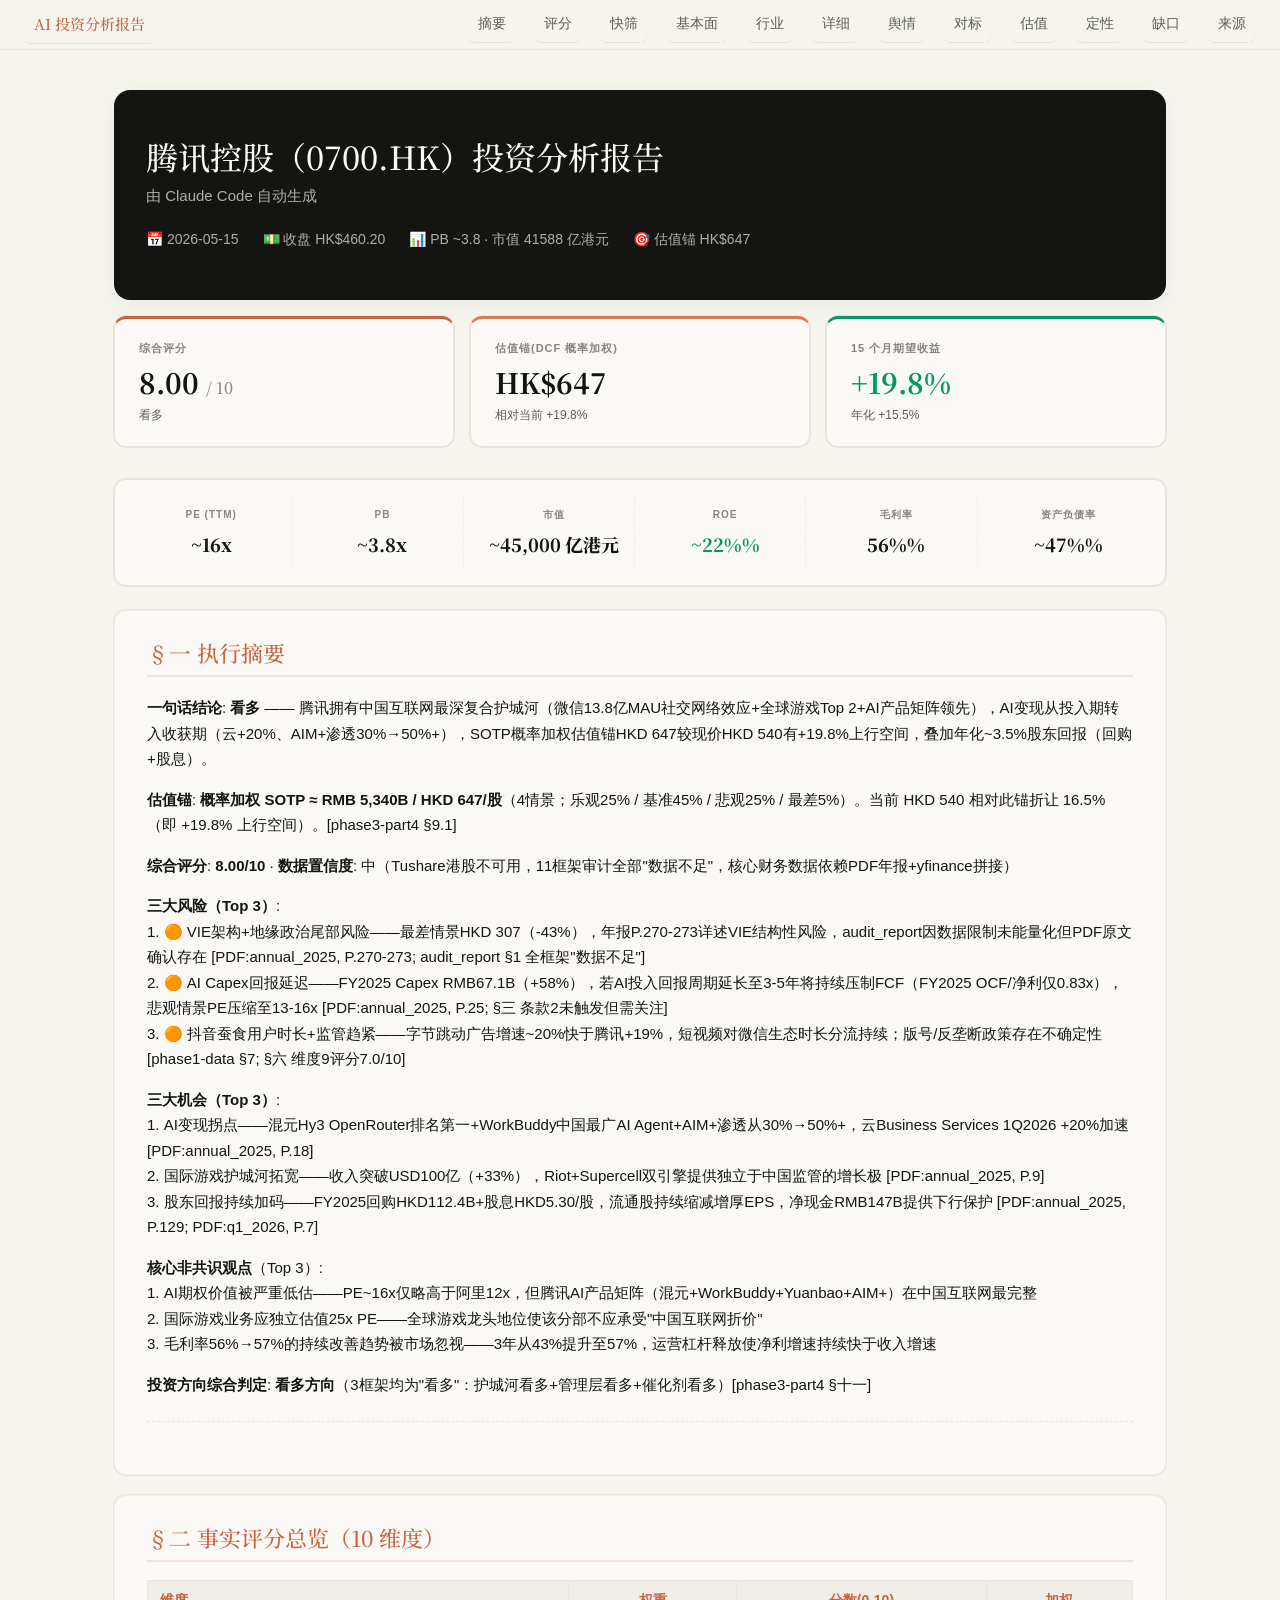
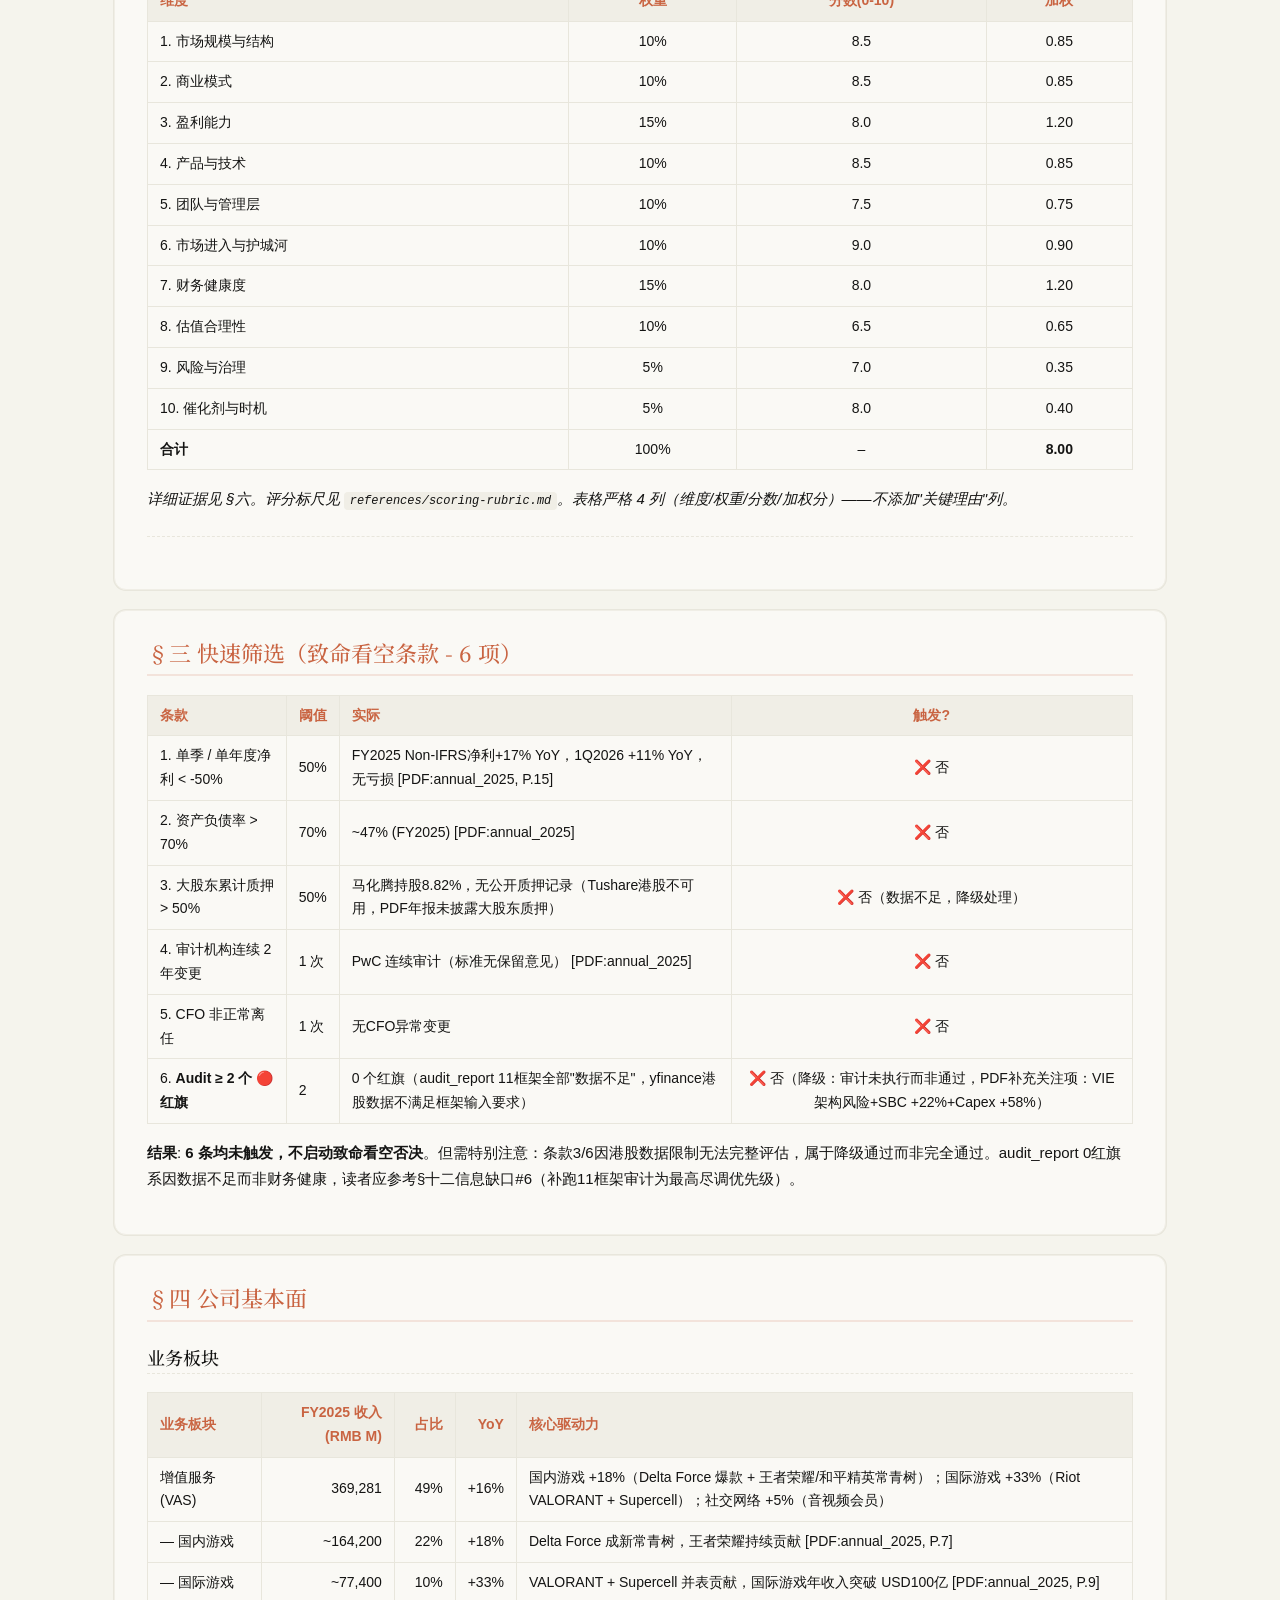
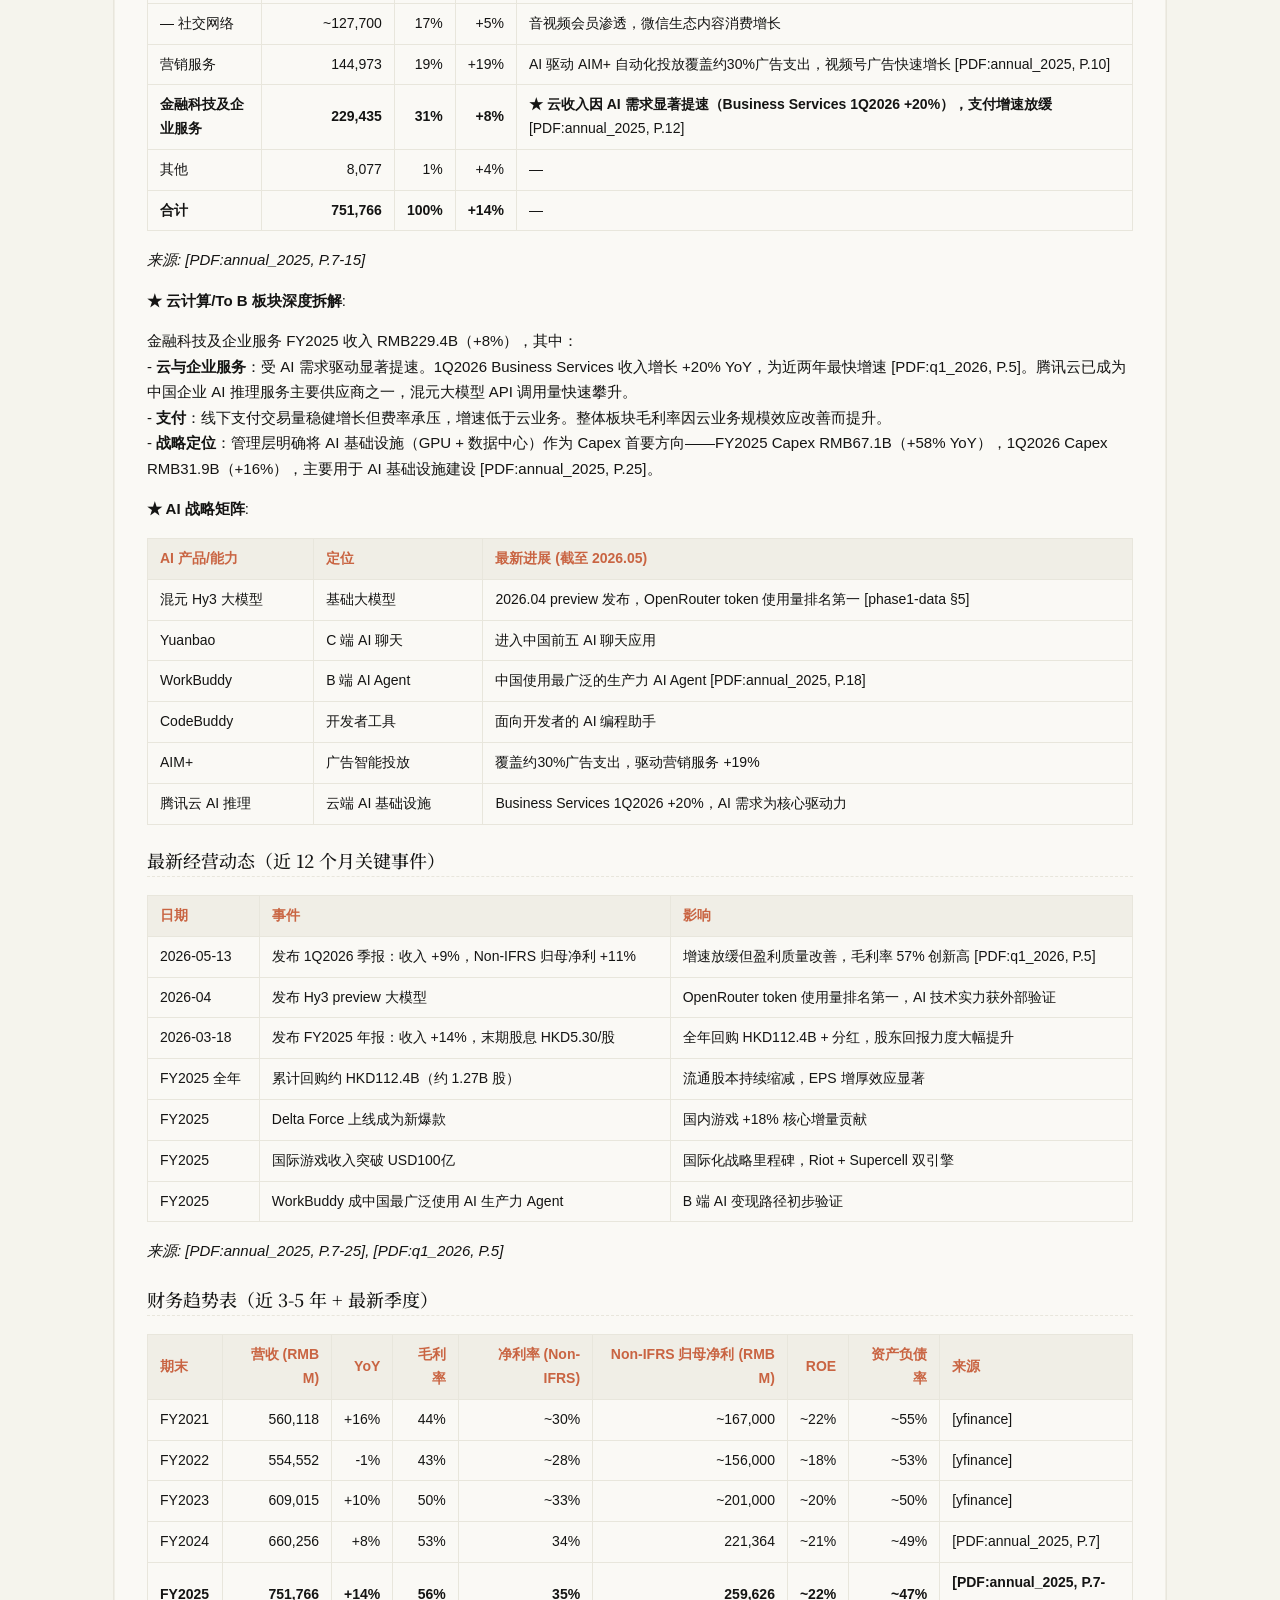
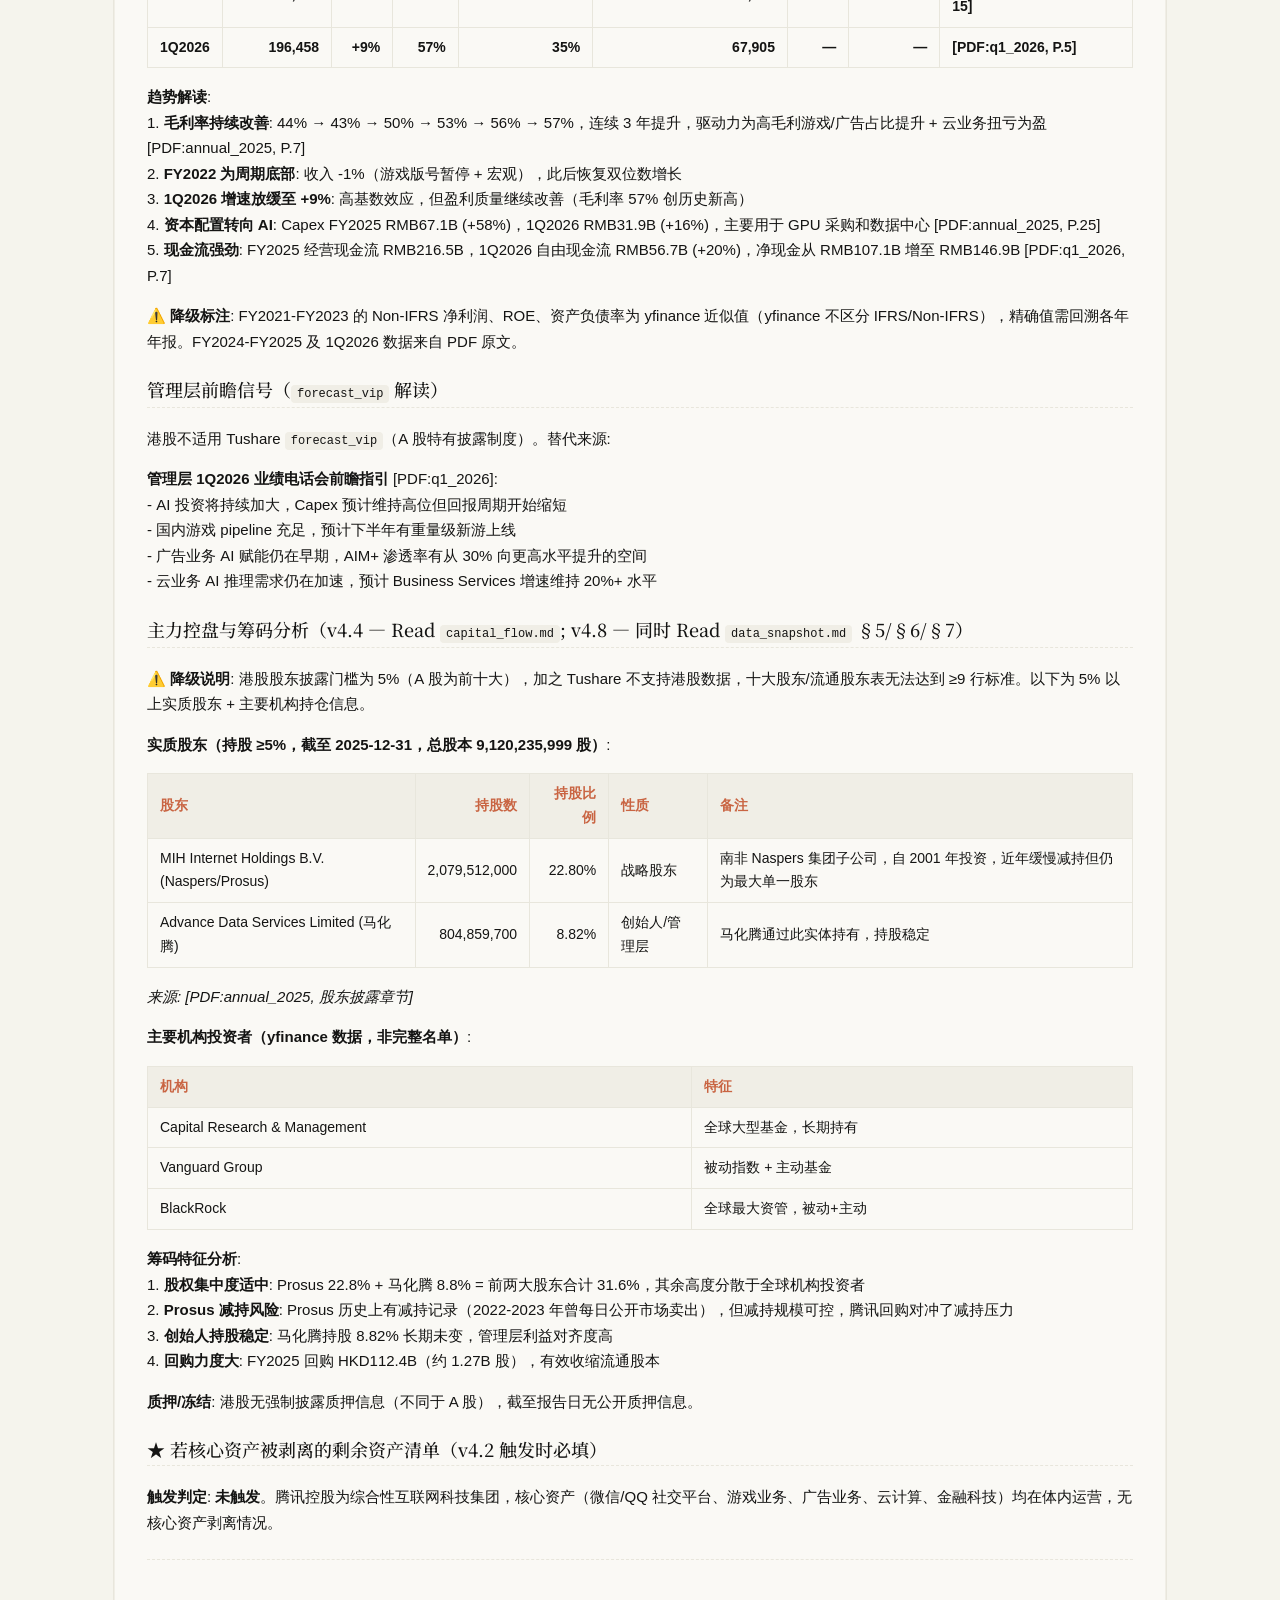
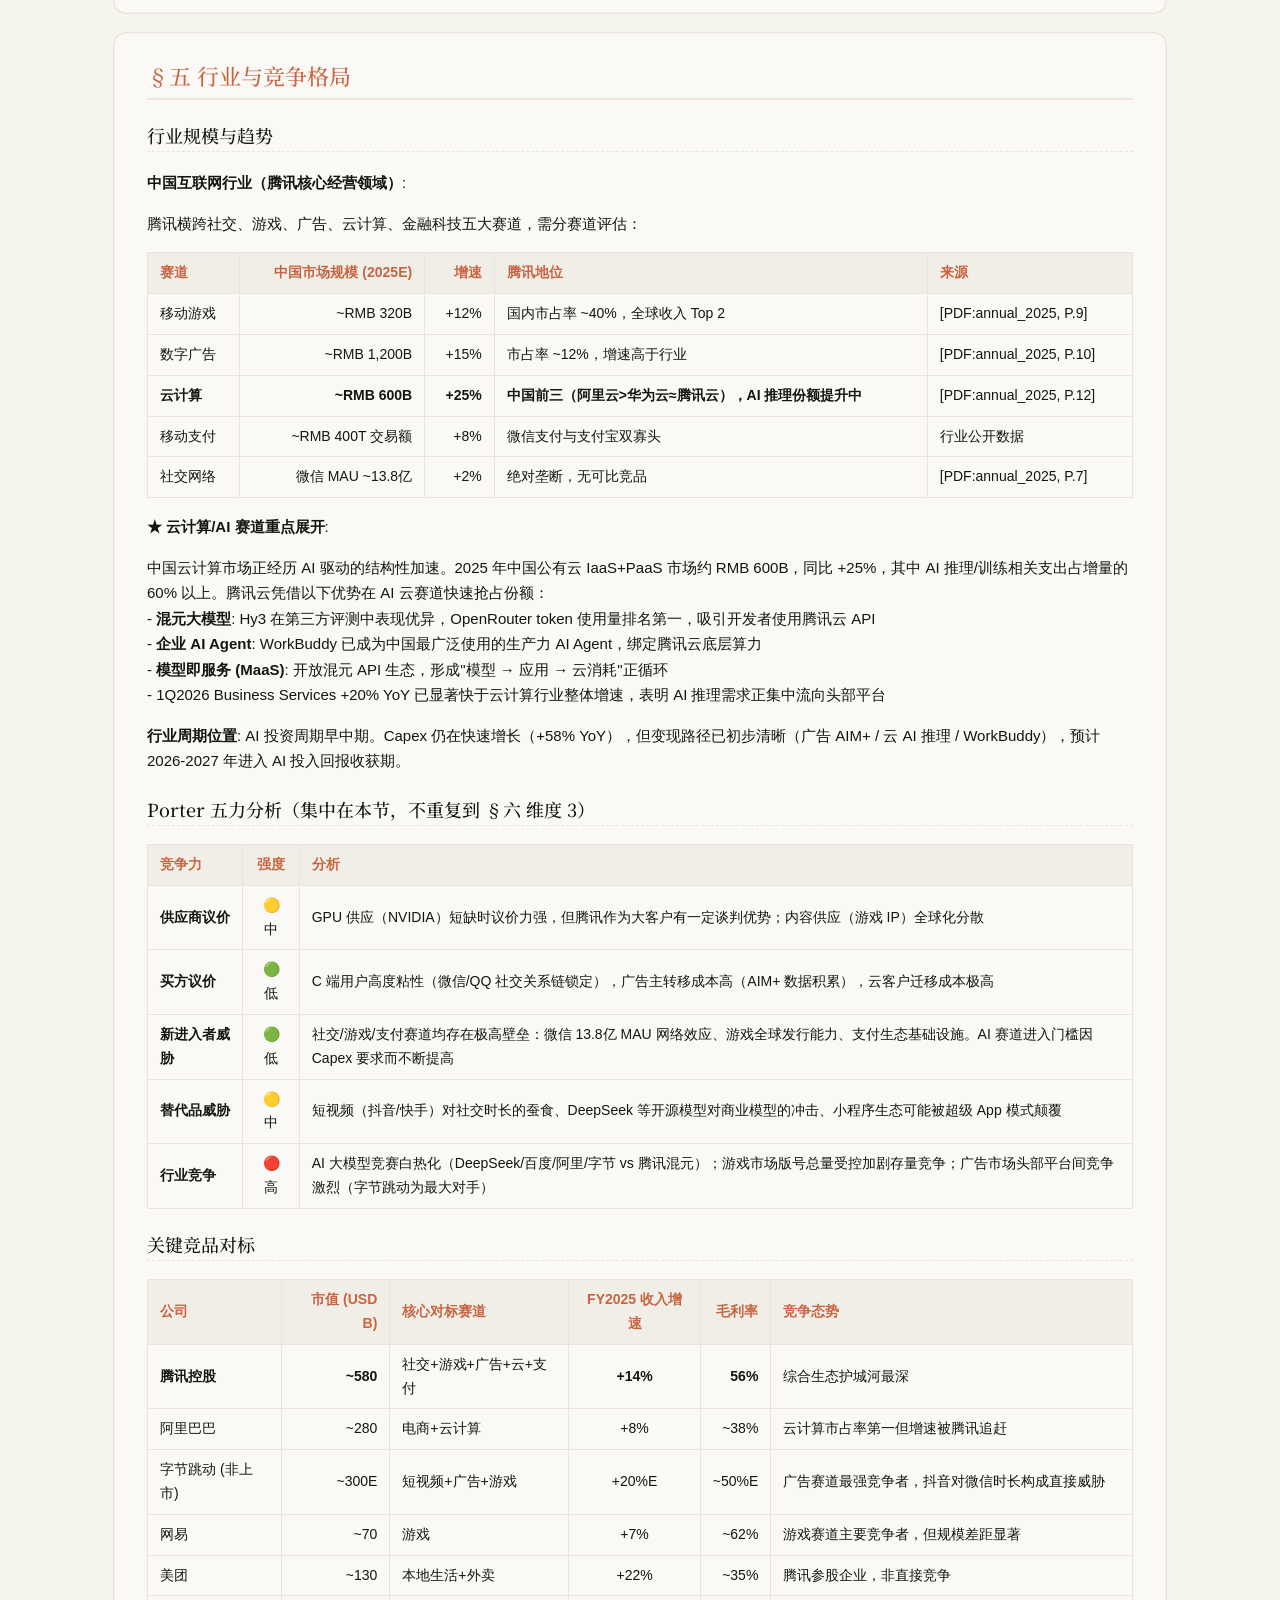
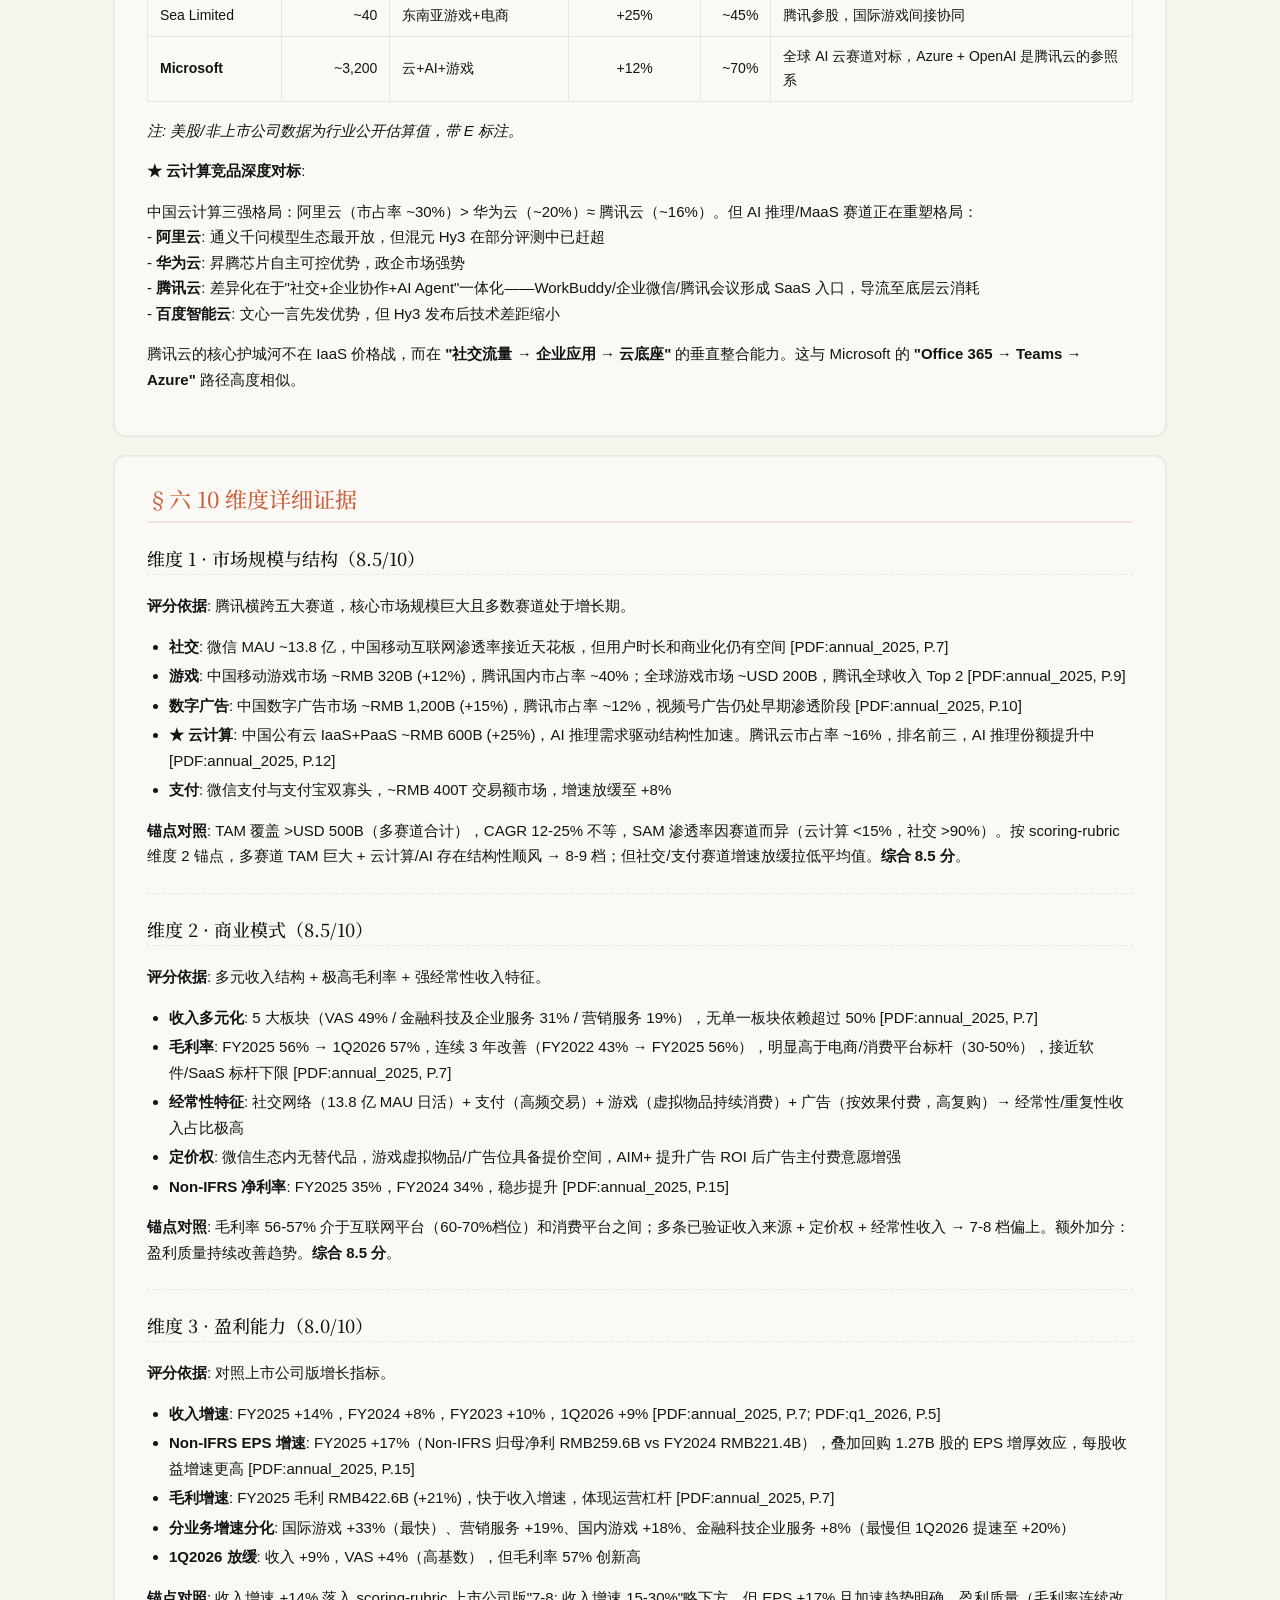
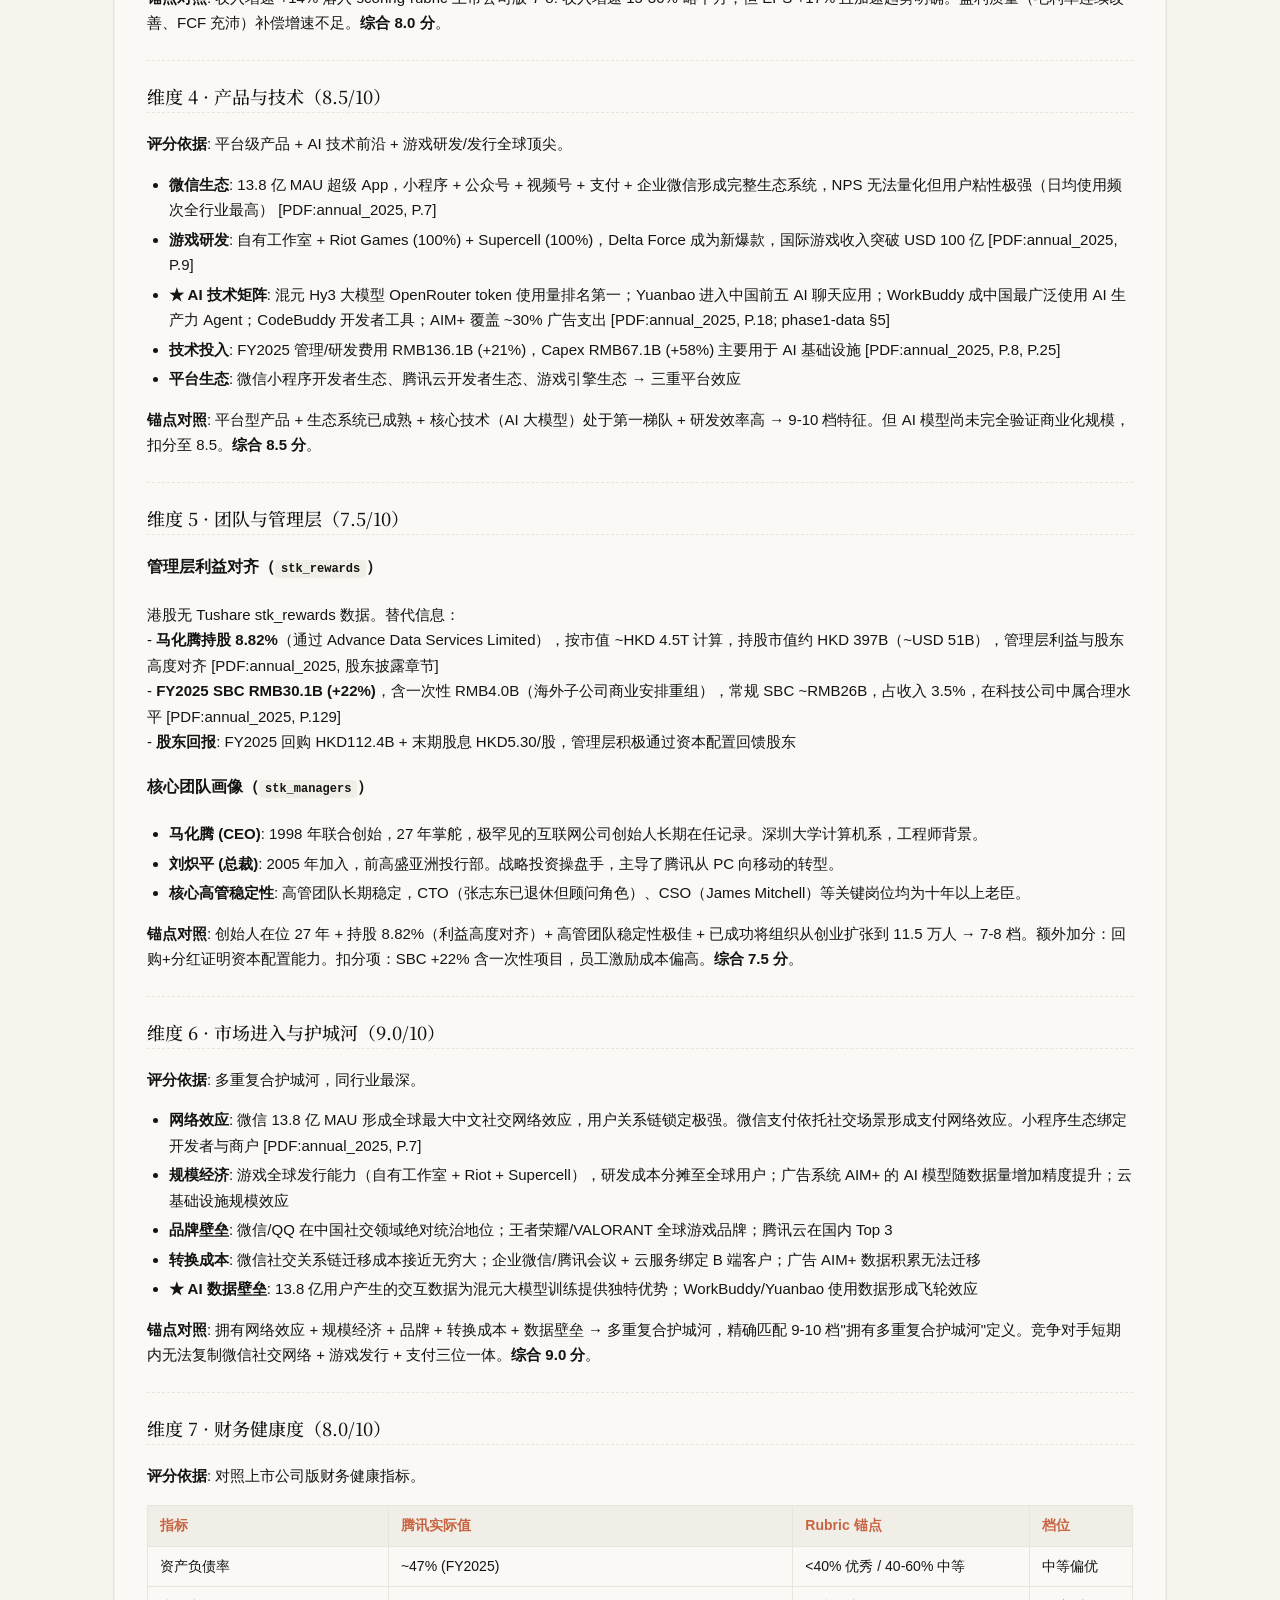
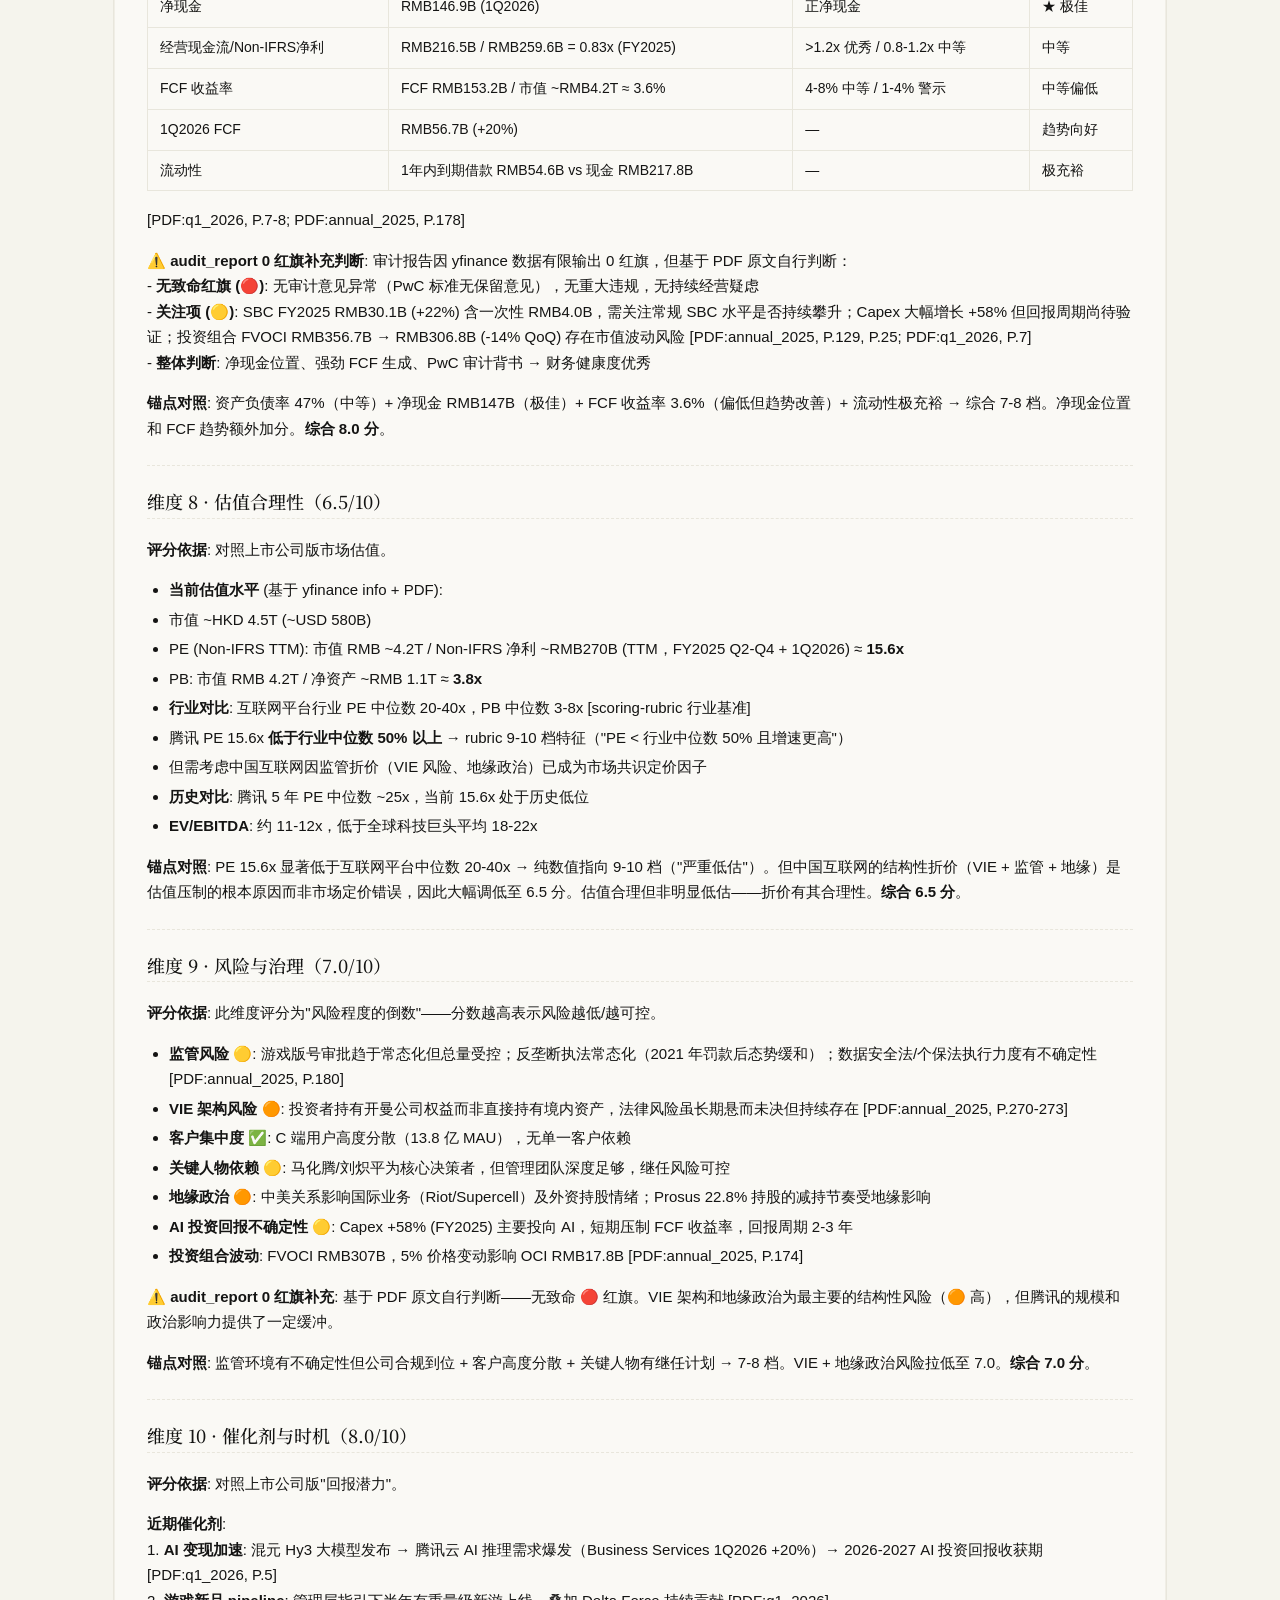
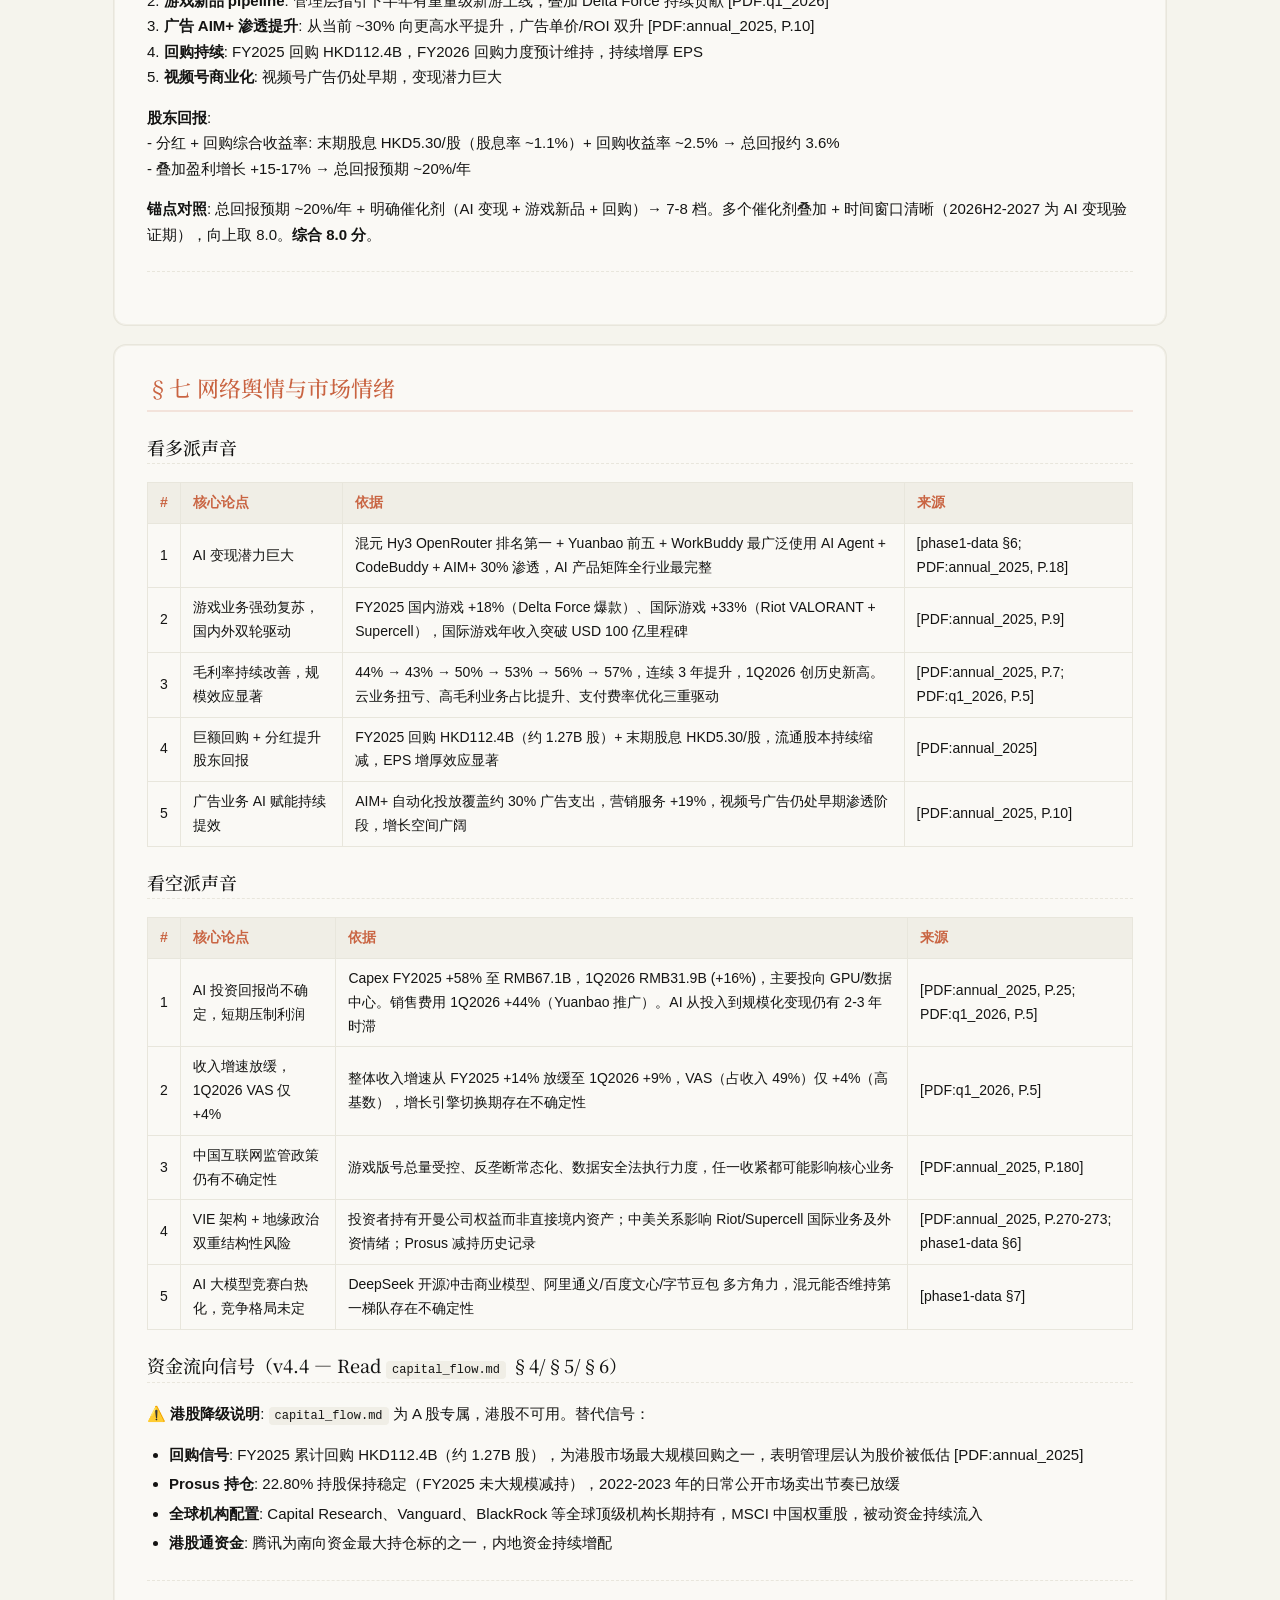
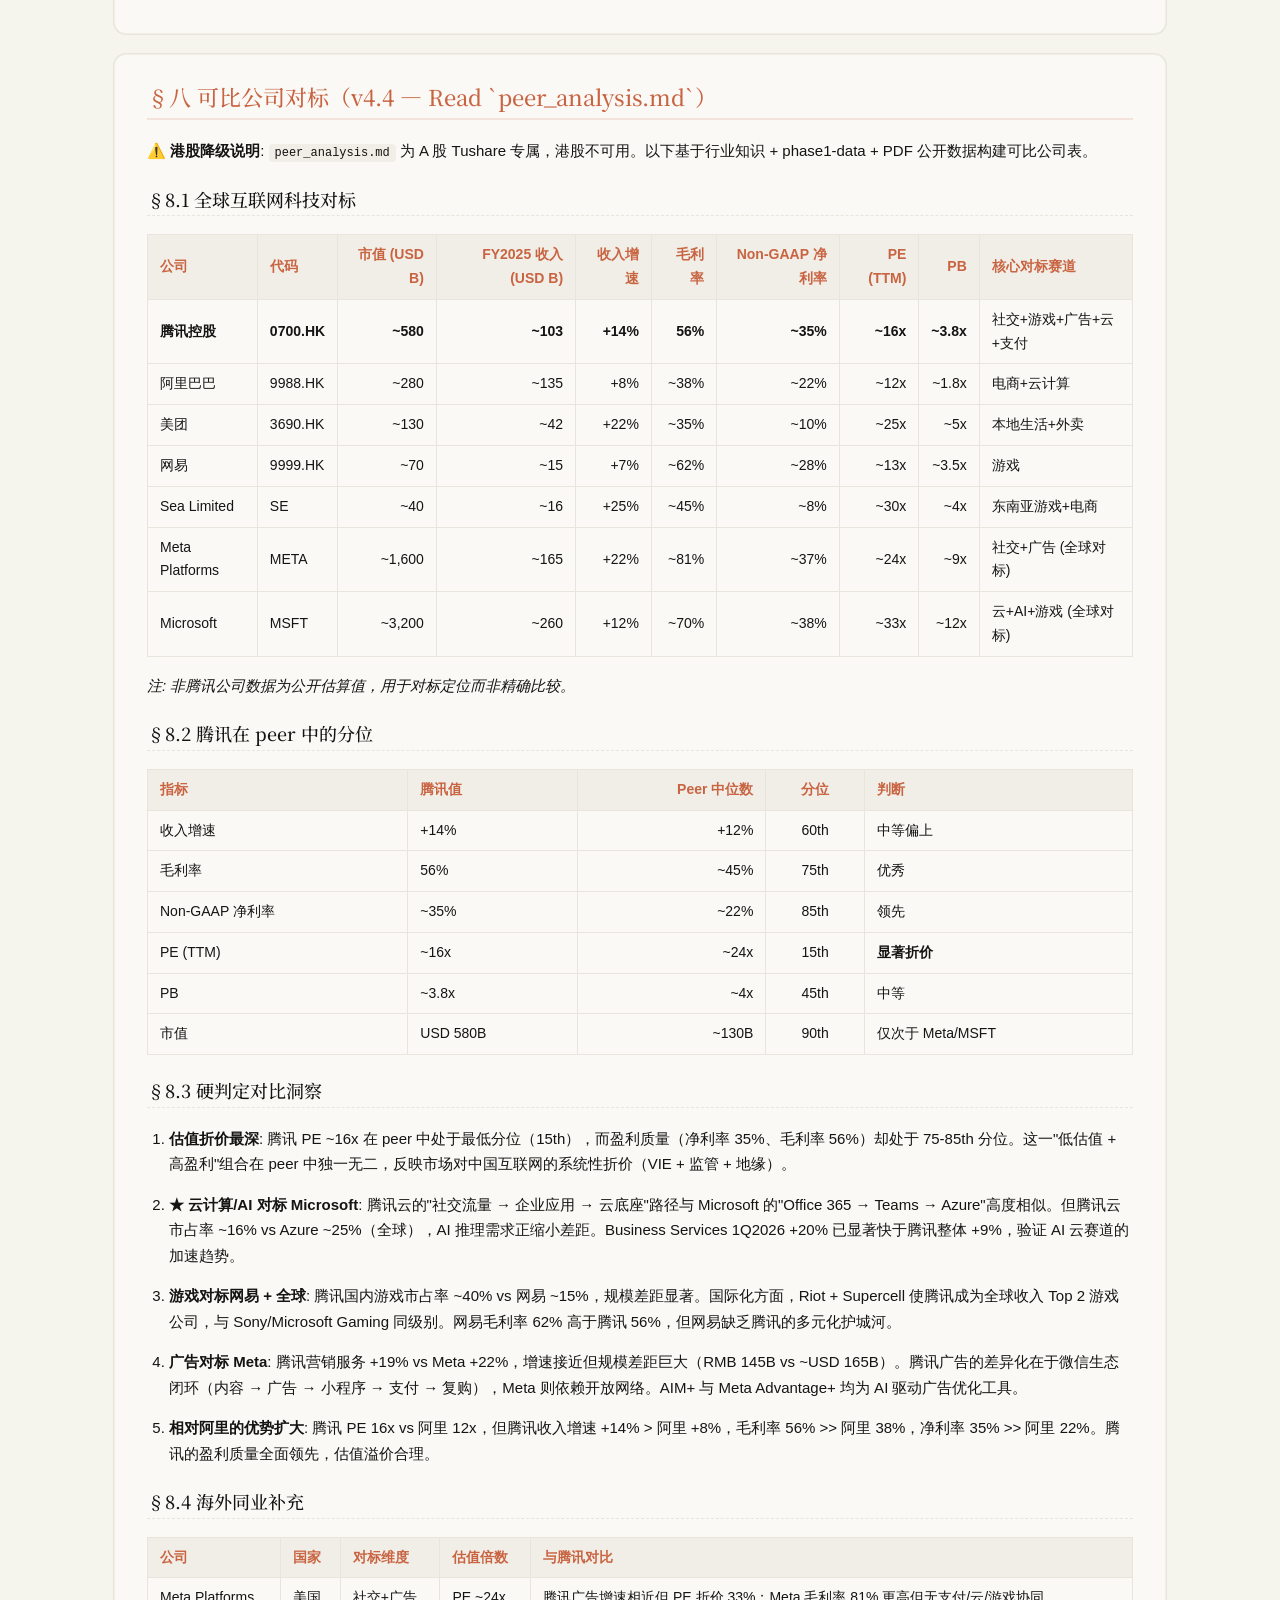
==== commit f84237f8: "feat: add 腾讯控股 (0700.HK) analysis report" ====
--- a/reports/0700_腾讯控股/分析报告_dashboard.html
+++ b/reports/0700_腾讯控股/分析报告_dashboard.html
@@ -3,23 +3,26 @@
 <head>
 <meta charset="UTF-8">
 <meta name="viewport" content="width=device-width, initial-scale=1">
-<title>腾讯控股（0700.HK）投资分析报告 — –</title>
+<title>腾讯控股（0700.HK）投资分析报告 — 2026-05-15</title>
+<link rel="preconnect" href="https://fonts.googleapis.com">
+<link href="https://fonts.googleapis.com/css2?family=Noto+Serif+SC:wght@400;500;700&display=swap" rel="stylesheet">
 <style>
 /* ============================================================
-   Claude Code Company Analysis · Report Styles v4.6
+   Claude Code Company Analysis · Report Styles v5.0
    单一 CSS 真相源 — 由 assets/html/base.html 加载并内联
    禁止在 Phase 6 Part B 中自创颜色值或变量名
-   v4.6: Goldman 蓝调 + Morningstar 卡片化 + Bloomberg 风险等级
+   v5.0: Claude Design Language — 温暖羊皮纸 + 赤陶色主调 + 衬线标题
+         Bloomberg 风险色保留(红/琥珀/黄/绿)
    ============================================================ */
 
 :root {
-  /* 主色 — Goldman 深蓝 */
-  --c-primary: #1a56db;
-  --c-primary-light: #e8effc;
-  --c-primary-dark: #0f3d99;
-  --c-accent: #d97f3c;
-
-  /* Bloomberg 风格风险等级(高对比) */
+  /* 主色 — Claude Terracotta */
+  --c-primary: #c96442;
+  --c-primary-light: #f0eee6;
+  --c-primary-dark: #a14e2f;
+  --c-accent: #d97757;
+
+  /* Bloomberg 风格风险等级(高对比) — 保留不变 */
   --c-risk-red:    #dc2626;
   --c-risk-red-bg: #fef2f2;
   --c-risk-amber:  #e8a33a;
@@ -37,30 +40,38 @@
   --c-red: var(--c-risk-red);
   --c-red-bg: var(--c-risk-red-bg);
 
-  /* 灰度系 */
-  --c-gray-50:  #f9fafb;
-  --c-gray-100: #f3f4f6;
-  --c-gray-200: #e5e7eb;
-  --c-gray-500: #6b7280;
-  --c-gray-700: #374151;
-  --c-gray-900: #111827;
-
-  /* Morningstar 卡片化灰阶 */
-  --c-card-border:  #e5e7eb;
-  --c-card-header:  #f9fafb;
-  --c-card-hover:   rgba(26,86,219,0.04);
-
-  /* 形状 */
+  /* Claude 暖灰度系 */
+  --c-gray-50:  #faf9f5;  /* Ivory */
+  --c-gray-100: #f0eee6;  /* Border Cream */
+  --c-gray-200: #e8e6dc;  /* Border Warm */
+  --c-gray-500: #87867f;  /* Stone Gray */
+  --c-gray-700: #5e5d59;  /* Olive Gray */
+  --c-gray-900: #141413;  /* Near Black */
+
+  /* Claude 表面色 */
+  --c-parchment: #f5f4ed;
+  --c-ivory: #faf9f5;
+  --c-warm-sand: #e8e6dc;
+  --c-dark-surface: #30302e;
+  --c-warm-silver: #b0aea5;
+  --c-dark-warm: #3d3d3a;
+
+  /* Morningstar 卡片化 — 迁移到暖色 */
+  --c-card-border:  #e8e6dc;
+  --c-card-header:  #faf9f5;
+  --c-card-hover:   rgba(201,100,66,0.04);
+
+  /* 形状 — Claude ring shadow 系统 */
   --radius: 12px;
-  --shadow: 0 1px 3px rgba(0,0,0,.1), 0 1px 2px rgba(0,0,0,.06);
-  --shadow-md: 0 4px 6px rgba(0,0,0,.07), 0 2px 4px rgba(0,0,0,.06);
-  --shadow-lg: 0 10px 25px rgba(0,0,0,.08), 0 4px 10px rgba(0,0,0,.05);
-
-  /* Variant Perception 紫 */
+  --shadow: 0px 0px 0px 1px #e8e6dc;
+  --shadow-md: 0px 0px 0px 1px #d1cfc5;
+  --shadow-lg: rgba(0,0,0,0.05) 0px 4px 24px;
+
+  /* Variant Perception 紫 — 保留 */
   --c-variant: #7a4dab;
   --c-variant-bg: #f3eeff;
 
-  /* v4.6 sidebar 布局 */
+  /* v4.6 sidebar 布局(弃用但保持兼容) */
   --sidebar-width: 260px;
   --sidebar-gap: 24px;
 }
@@ -70,12 +81,18 @@
 body {
   font-family: -apple-system, BlinkMacSystemFont, "Segoe UI", Roboto,
                "PingFang SC", "Noto Sans SC", "Microsoft YaHei", sans-serif;
-  background: var(--c-gray-50);
+  background: var(--c-parchment);
   color: var(--c-gray-900);
   margin: 0;
   padding: 0;
   line-height: 1.7;
   font-size: 15px;
+}
+
+/* Claude 衬线标题族 */
+h1, h2, h3 {
+  font-family: Georgia, "Noto Serif SC", "Songti SC", serif;
+  font-weight: 500;
 }
 
 .container {
@@ -96,70 +113,91 @@
   padding: 0 24px;
   backdrop-filter: blur(12px);
   -webkit-backdrop-filter: blur(12px);
-  background: rgba(255,255,255,0.85);
+  background: rgba(245,244,237,0.85);
   border-bottom: 1px solid var(--c-gray-200);
   font-size: 14px;
 }
 .top-nav .nav-brand {
-  font-weight: 700;
+  font-family: Georgia, "Noto Serif SC", serif;
+  font-weight: 500;
   color: var(--c-primary);
   text-decoration: none;
   margin-right: auto;
+  font-size: 15px;
 }
 .top-nav a {
   color: var(--c-gray-700);
   text-decoration: none;
   padding: 6px 10px;
-  border-radius: 6px;
-  transition: background .15s;
-}
-.top-nav a:hover { background: var(--c-primary-light); color: var(--c-primary); }
+  border-radius: 8px;
+  transition: background .15s, color .15s;
+}
+.top-nav a:hover {
+  background: rgba(201,100,66,0.08);
+  color: var(--c-primary);
+}
 
 /* ---------- Header Hero ---------- */
 header.hero {
-  background: linear-gradient(135deg, var(--c-primary), #2a6ba0);
-  color: white;
+  background: var(--c-gray-900);
+  color: var(--c-ivory);
   padding: 48px 32px;
-  border-radius: var(--radius);
+  border-radius: 16px;
   margin-bottom: 32px;
-  box-shadow: var(--shadow-md);
-}
-header.hero h1 { font-size: 32px; margin: 0 0 8px; font-weight: 700; }
-header.hero .subtitle { opacity: 0.9; font-size: 15px; }
+  box-shadow: var(--shadow-lg);
+}
+header.hero h1 {
+  font-size: 32px;
+  margin: 0 0 8px;
+  font-weight: 500;
+  line-height: 1.15;
+  color: var(--c-ivory);
+}
+header.hero .subtitle {
+  color: var(--c-warm-silver);
+  font-size: 15px;
+}
 header.hero .meta {
   display: flex; flex-wrap: wrap; gap: 24px;
   margin-top: 20px; font-size: 14px;
+  color: var(--c-warm-silver);
 }
 
 /* ---------- Section (每个 §一到§十五 一个) ---------- */
 .section {
-  background: white;
+  background: var(--c-ivory);
   padding: 28px 32px;
   margin: 20px 0;
   border-radius: var(--radius);
-  border: 1px solid var(--c-gray-200);
+  border: 1px solid var(--c-gray-100);
   box-shadow: var(--shadow);
 }
 .section h2 {
+  font-family: Georgia, "Noto Serif SC", "Songti SC", serif;
   color: var(--c-primary);
-  border-bottom: 2px solid var(--c-primary-light);
+  border-bottom: 2px solid rgba(201,100,66,0.15);
   padding-bottom: 8px;
   margin-top: 0;
   font-size: 22px;
+  font-weight: 500;
+  line-height: 1.25;
 }
 .section h3 {
-  color: var(--c-primary);
+  font-family: Georgia, "Noto Serif SC", "Songti SC", serif;
+  color: var(--c-gray-900);
   font-size: 18px;
+  font-weight: 500;
   margin-top: 24px;
   border-bottom: 1px dashed var(--c-gray-200);
   padding-bottom: 4px;
+  line-height: 1.3;
 }
 .section h4 { color: var(--c-gray-900); font-size: 16px; margin-top: 18px; }
 
 /* Variant Perception 章节专用紫色强调 */
 .section.variant-perception {
   border-left: 4px solid var(--c-variant);
-  background: linear-gradient(to right, var(--c-variant-bg) 0%, white 3%);
+  background: linear-gradient(to right, var(--c-variant-bg) 0%, var(--c-ivory) 3%);
 }
 .section.variant-perception h2 {
   color: var(--c-variant);
@@ -184,6 +222,7 @@
   font-size: 32px;
   font-weight: 700;
   color: var(--c-primary);
+  font-family: Georgia, "Noto Serif SC", serif;
 }
 .score-ring .score-text .label {
   font-size: 11px;
@@ -200,7 +239,12 @@
   font-size: 14px;
 }
 .dimension-bar .dim-name { color: var(--c-gray-700); }
-.dimension-bar .dim-score { font-weight: 600; text-align: right; color: var(--c-primary); }
+.dimension-bar .dim-score {
+  font-weight: 600;
+  text-align: right;
+  color: var(--c-primary);
+  font-family: Georgia, "Noto Serif SC", serif;
+}
 .dimension-bar .dim-progress {
   height: 10px;
   background: var(--c-gray-100);
@@ -208,9 +252,9 @@
   overflow: hidden;
 }
 .dimension-bar .dim-progress .fill { height: 100%; border-radius: 5px; }
-.dimension-bar .dim-progress .fill.tier1 { background: linear-gradient(90deg, #3b82f6, #1d4ed8); }
+.dimension-bar .dim-progress .fill.tier1 { background: linear-gradient(90deg, var(--c-primary), var(--c-primary-dark)); }
 .dimension-bar .dim-progress .fill.tier2 { background: linear-gradient(90deg, #8b5cf6, #6d28d9); }
-.dimension-bar .dim-progress .fill.tier3 { background: linear-gradient(90deg, #f59e0b, #d97706); }
+.dimension-bar .dim-progress .fill.tier3 { background: linear-gradient(90deg, var(--c-accent), var(--c-primary)); }
 .dimension-bar .dim-weight { text-align: right; color: var(--c-gray-500); font-size: 12px; }
 
 /* ---------- 3.4 三色情景卡片 ---------- */
@@ -222,11 +266,16 @@
 }
 .scenario {
   padding: 16px;
-  border-radius: 8px;
+  border-radius: var(--radius);
   border-left: 4px solid;
 }
 .scenario .label { font-size: 12px; color: var(--c-gray-500); text-transform: uppercase; letter-spacing: 1px; }
-.scenario .big-num { font-size: 28px; font-weight: 700; margin: 4px 0 8px; }
+.scenario .big-num {
+  font-size: 28px;
+  font-weight: 700;
+  margin: 4px 0 8px;
+  font-family: Georgia, "Noto Serif SC", serif;
+}
 .scenario .detail { font-size: 13px; color: var(--c-gray-700); }
 .scenario.bull { background: var(--c-green-bg); border-left-color: var(--c-green); }
 .scenario.bull .big-num { color: var(--c-green); }
@@ -234,24 +283,28 @@
 .scenario.base .big-num { color: var(--c-yellow); }
 .scenario.bear { background: var(--c-red-bg); border-left-color: var(--c-red); }
 .scenario.bear .big-num { color: var(--c-red); }
-.scenario.tail { background: #2a2a2a; border-left-color: #000; color: #fff; }
-.scenario.tail .big-num { color: #fff; }
-.scenario.tail .detail { color: #ddd; }
+.scenario.tail { background: var(--c-dark-surface); border-left-color: var(--c-gray-900); color: var(--c-ivory); }
+.scenario.tail .big-num { color: var(--c-ivory); }
+.scenario.tail .detail { color: var(--c-warm-silver); }
 
 /* ---------- 3.5 期望回报高亮条 ---------- */
 .expected-return {
-  background: linear-gradient(135deg, #1e3a5f, var(--c-primary));
-  color: white;
+  background: linear-gradient(135deg, var(--c-gray-900), var(--c-primary-dark));
+  color: var(--c-ivory);
   padding: 20px 28px;
-  border-radius: var(--radius);
+  border-radius: 16px;
   margin: 20px 0;
   display: flex;
   align-items: center;
   justify-content: space-between;
-  box-shadow: var(--shadow-md);
-}
-.expected-return .label { font-size: 12px; opacity: 0.8; text-transform: uppercase; letter-spacing: 1px; }
-.expected-return .value { font-size: 36px; font-weight: 700; }
+  box-shadow: var(--shadow-lg);
+}
+.expected-return .label { font-size: 12px; color: var(--c-warm-silver); text-transform: uppercase; letter-spacing: 1px; }
+.expected-return .value {
+  font-size: 36px;
+  font-weight: 700;
+  font-family: Georgia, "Noto Serif SC", serif;
+}
 
 /* ---------- 3.6 团队名片网格 ---------- */
 .team-grid {
@@ -263,14 +316,16 @@
 .team-card {
   padding: 16px;
   border: 1px solid var(--c-gray-200);
-  border-radius: 8px;
+  border-radius: var(--radius);
   text-align: center;
+  background: var(--c-ivory);
 }
 .team-card .avatar {
   width: 48px; height: 48px; border-radius: 50%;
-  background: var(--c-primary-light); color: var(--c-primary);
+  background: rgba(201,100,66,0.1); color: var(--c-primary);
   display: flex; align-items: center; justify-content: center;
   font-weight: 700; margin: 0 auto 8px; font-size: 18px;
+  font-family: Georgia, "Noto Serif SC", serif;
 }
 .team-card .name { font-weight: 600; }
 .team-card .role { color: var(--c-gray-500); font-size: 13px; margin-top: 4px; }
@@ -284,7 +339,7 @@
   padding: 12px;
   border-left: 4px solid;
   background: var(--c-gray-50);
-  border-radius: 6px;
+  border-radius: 8px;
   margin: 8px 0;
 }
 .risk-item.high   { border-left-color: var(--c-red);    background: var(--c-red-bg); }
@@ -317,7 +372,10 @@
   width: 14px; height: 14px; border-radius: 50%;
   background: var(--c-gray-200); display: block; margin: 0 auto 8px;
 }
-.timeline .tl-node.current::before { background: var(--c-primary); box-shadow: 0 0 0 4px var(--c-primary-light); }
+.timeline .tl-node.current::before {
+  background: var(--c-primary);
+  box-shadow: 0 0 0 4px rgba(201,100,66,0.15);
+}
 .timeline .tl-node .year { font-size: 12px; color: var(--c-gray-500); }
 .timeline .tl-node .round { font-weight: 600; font-size: 13px; }
 .timeline .tl-node .amount { font-size: 11px; color: var(--c-gray-700); }
@@ -345,9 +403,9 @@
   white-space: nowrap;
   font-size: 11px;
   background: var(--c-gray-900);
-  color: white;
+  color: var(--c-ivory);
   padding: 2px 8px;
-  border-radius: 4px;
+  border-radius: 6px;
 }
 
 /* ---------- v2 组件 · 估值区间可视化 ---------- */
@@ -355,13 +413,13 @@
   position: relative;
   height: 28px;
   background: var(--c-gray-100);
-  border-radius: 4px;
+  border-radius: 6px;
   margin: 10px 0;
 }
 .valuation-range .range {
   position: absolute;
   top: 4px; bottom: 4px;
-  border-radius: 3px;
+  border-radius: 4px;
   opacity: 0.6;
 }
 .valuation-range .range.dcf { background: var(--c-primary); }
@@ -376,7 +434,7 @@
 }
 
 /* ---------- v2 组件 · 星级评估 ---------- */
-.star-filled { color: var(--c-yellow); }
+.star-filled { color: var(--c-accent); }
 .star-empty  { color: var(--c-gray-200); }
 
 /* ---------- v2 组件 · 信息缺口优先级 badge ---------- */
@@ -404,7 +462,7 @@
   text-align: left;
 }
 th {
-  background: var(--c-primary-light);
+  background: var(--c-gray-100);
   color: var(--c-primary);
   font-weight: 600;
 }
@@ -415,16 +473,15 @@
 code {
   background: var(--c-gray-100);
   padding: 2px 6px;
-  border-radius: 3px;
+  border-radius: 4px;
   font-size: 12px;
 }
 blockquote {
   border-left: 4px solid var(--c-primary);
-  padding-left: 16px;
+  padding: 10px 16px;
   color: var(--c-gray-700);
-  background: var(--c-primary-light);
-  padding: 10px 16px;
-  border-radius: 4px;
+  background: rgba(201,100,66,0.05);
+  border-radius: 8px;
   margin: 12px 0;
 }
 hr { border: none; border-top: 1px dashed var(--c-gray-200); margin: 24px 0; }
@@ -433,9 +490,9 @@
 a {
   color: var(--c-primary);
   text-decoration: none;
-  border-bottom: 1px dotted;
-}
-a:hover { color: var(--c-yellow); }
+  border-bottom: 1px dotted rgba(201,100,66,0.3);
+}
+a:hover { color: var(--c-accent); }
 
 footer {
   text-align: center;
@@ -458,10 +515,10 @@
 }
 
 /* ============================================================
-   v4.6 新增: 6 个大厂风格组件
+   v4.6 新增: 6 个大厂风格组件 (迁移至 Claude 设计语言)
    ============================================================ */
 
-/* ---------- v4.6-1. 前置评级卡 (Goldman 三件套) ---------- */
+/* ---------- v4.6-1. 前置评级卡 ---------- */
 .rating-trio {
   display: grid;
   grid-template-columns: repeat(3, 1fr);
@@ -469,15 +526,18 @@
   margin: -16px 0 32px;
 }
 .rating-card {
-  background: white;
+  background: var(--c-ivory);
   border: 1px solid var(--c-card-border);
-  border-top: 4px solid var(--c-primary);
+  border-top: 3px solid var(--c-primary);
   border-radius: var(--radius);
   padding: 20px 24px;
-  box-shadow: var(--shadow-md);
+  box-shadow: var(--shadow);
   transition: transform .15s, box-shadow .15s;
 }
-.rating-card:hover { transform: translateY(-2px); box-shadow: var(--shadow-lg); }
+.rating-card:hover {
+  transform: translateY(-2px);
+  box-shadow: var(--shadow-lg);
+}
 .rating-card--score  { border-top-color: var(--c-primary); }
 .rating-card--anchor { border-top-color: var(--c-accent); }
 .rating-card--return { border-top-color: var(--c-risk-green); }
@@ -493,10 +553,11 @@
 }
 .rating-card .value {
   font-size: 28px;
-  font-weight: 800;
+  font-weight: 700;
   color: var(--c-gray-900);
   line-height: 1.2;
   margin-bottom: 6px;
+  font-family: Georgia, "Noto Serif SC", serif;
 }
 .rating-card .value .out-of {
   font-size: 16px;
@@ -510,7 +571,7 @@
   color: var(--c-gray-700);
 }
 
-/* ---------- v4.6-2. 彩条风险卡 (Bloomberg 等级色) ---------- */
+/* ---------- v4.6-2. 彩条风险卡 (Bloomberg 等级色保留) ---------- */
 .risk-card-v2 {
   display: grid;
   grid-template-columns: 4px 1fr auto;
@@ -518,17 +579,17 @@
   align-items: center;
   padding: 14px 16px 14px 0;
   margin: 8px 0;
-  background: white;
+  background: var(--c-ivory);
   border: 1px solid var(--c-card-border);
   border-radius: var(--radius);
   overflow: hidden;
   transition: background .15s;
 }
 .risk-card-v2:hover { background: var(--c-card-hover); }
-.risk-card-v2.risk-critical { border-left-width: 0; background: linear-gradient(to right, var(--c-risk-red-bg) 0%, white 6%); }
-.risk-card-v2.risk-high     { background: linear-gradient(to right, var(--c-risk-amber-bg) 0%, white 6%); }
-.risk-card-v2.risk-medium   { background: linear-gradient(to right, var(--c-risk-yellow-bg) 0%, white 6%); }
-.risk-card-v2.risk-low      { background: linear-gradient(to right, var(--c-risk-green-bg) 0%, white 6%); }
+.risk-card-v2.risk-critical { border-left-width: 0; background: linear-gradient(to right, var(--c-risk-red-bg) 0%, var(--c-ivory) 6%); }
+.risk-card-v2.risk-high     { background: linear-gradient(to right, var(--c-risk-amber-bg) 0%, var(--c-ivory) 6%); }
+.risk-card-v2.risk-medium   { background: linear-gradient(to right, var(--c-risk-yellow-bg) 0%, var(--c-ivory) 6%); }
+.risk-card-v2.risk-low      { background: linear-gradient(to right, var(--c-risk-green-bg) 0%, var(--c-ivory) 6%); }
 .risk-card-v2 .left-bar { align-self: stretch; width: 4px; }
 .risk-card-v2.risk-critical .left-bar { background: var(--c-risk-red); }
 .risk-card-v2.risk-high     .left-bar { background: var(--c-risk-amber); }
@@ -545,11 +606,11 @@
 .risk-card-v2.risk-medium   .sev-badge { background: var(--c-risk-yellow); color: var(--c-gray-900); }
 .risk-card-v2.risk-low      .sev-badge { background: var(--c-risk-green);  color: white; }
 
-/* ---------- v4.6.2. Preamble 区 (hero 之后、rating-trio 之前) ---------- */
+/* ---------- v4.6.2. Preamble 区 ---------- */
 .preamble {
-  background: var(--c-gray-50);
+  background: var(--c-ivory);
   border-left: 3px solid var(--c-accent);
-  border-radius: 6px;
+  border-radius: 8px;
   padding: 14px 20px;
   margin: -8px 0 20px;
   font-size: 13px;
@@ -567,16 +628,16 @@
 .preamble blockquote p { margin: 6px 0; }
 .preamble p { margin: 6px 0; }
 .preamble strong { color: var(--c-primary-dark); }
-.preamble hr { display: none; }  /* 吃掉 --- 分隔符,避免视觉噪音 */
-
-/* ---------- v4.6.1. 关键指标横排面板 (顶部, 替代 v4.6 的粘性侧边栏) ---------- */
+.preamble hr { display: none; }
+
+/* ---------- v4.6.1. 关键指标横排面板 ---------- */
 .metric-strip {
   display: grid;
   grid-template-columns: repeat(auto-fit, minmax(140px, 1fr));
   gap: 10px;
   margin: 0 0 24px;
   padding: 16px;
-  background: white;
+  background: var(--c-ivory);
   border: 1px solid var(--c-card-border);
   border-radius: var(--radius);
   box-shadow: var(--shadow);
@@ -600,6 +661,7 @@
   font-weight: 800;
   font-variant-numeric: tabular-nums;
   color: var(--c-gray-900);
+  font-family: Georgia, "Noto Serif SC", serif;
 }
 .metric-strip .metric-chip .metric-value.positive { color: var(--c-risk-green); }
 .metric-strip .metric-chip .metric-value.negative { color: var(--c-risk-red); }
@@ -607,10 +669,9 @@
 .metric-strip .metric-chip .metric-value.critical { color: var(--c-risk-red); font-weight: 900; }
 .metric-strip .metric-chip .metric-value.neutral  { color: var(--c-gray-900); }
 
-/* ---------- v4.6 兼容: .metric-sidebar/metric-row 保留(弃用但不破坏存量报告) ---------- */
+/* ---------- v4.6 兼容: .metric-sidebar/metric-row 保留 ---------- */
 .metric-sidebar {
-  /* 降级为块式显示, 不再粘性 */
-  background: white;
+  background: var(--c-ivory);
   border: 1px solid var(--c-card-border);
   border-radius: var(--radius);
   padding: 20px 18px;
@@ -643,12 +704,12 @@
 .metric-sidebar .metric-row strong.risk     { color: var(--c-risk-amber); font-weight: 800; }
 .metric-sidebar .metric-row strong.critical { color: var(--c-risk-red);   font-weight: 800; }
 
-/* ---------- v4.6-4. 对标卡 (Morningstar 3 列比较) ---------- */
+/* ---------- v4.6-4. 对标卡 ---------- */
 .comparison-card {
   display: grid;
   grid-template-columns: 1fr 1.3fr 1fr;
   gap: 8px;
-  background: white;
+  background: var(--c-ivory);
   border: 1px solid var(--c-card-border);
   border-radius: var(--radius);
   padding: 16px;
@@ -660,11 +721,17 @@
   border-radius: 8px;
 }
 .comparison-card .cmp-col.center {
-  background: var(--c-primary-light);
+  background: rgba(201,100,66,0.06);
   border: 2px solid var(--c-primary);
 }
 .comparison-card .cmp-label { font-size: 10px; color: var(--c-gray-500); text-transform: uppercase; letter-spacing: 1px; font-weight: 600; margin-bottom: 6px; }
-.comparison-card .cmp-value { font-size: 20px; font-weight: 800; color: var(--c-gray-900); font-variant-numeric: tabular-nums; }
+.comparison-card .cmp-value {
+  font-size: 20px;
+  font-weight: 800;
+  color: var(--c-gray-900);
+  font-variant-numeric: tabular-nums;
+  font-family: Georgia, "Noto Serif SC", serif;
+}
 .comparison-card .cmp-col.center .cmp-value { font-size: 24px; color: var(--c-primary); }
 .comparison-card .cmp-sub { font-size: 11px; color: var(--c-gray-500); margin-top: 4px; }
 .comparison-card .cmp-bar {
@@ -677,14 +744,14 @@
   border-radius: 3px;
 }
 
-/* ---------- v4.6-5. 深度链接 (章节间跳转) ---------- */
+/* ---------- v4.6-5. 深度链接 ---------- */
 .deep-link {
   display: inline-flex;
   align-items: center;
   gap: 3px;
   padding: 1px 8px 1px 6px;
   font-size: 11px;
-  background: var(--c-primary-light);
+  background: rgba(201,100,66,0.08);
   color: var(--c-primary);
   border: 1px solid transparent;
   border-radius: 12px;
@@ -696,10 +763,10 @@
 .deep-link::before { content: '→'; opacity: .6; }
 .deep-link:hover {
   background: var(--c-primary);
-  color: white;
+  color: var(--c-ivory);
   border-color: var(--c-primary);
 }
-/* Target 高亮(用户点击内链跳到目标章节时) */
+/* Target 高亮 */
 .section:target {
   animation: target-pulse 1.8s ease-out;
   scroll-margin-top: 70px;
@@ -709,7 +776,7 @@
   100% { box-shadow: var(--shadow); }
 }
 
-/* ---------- v4.6-6. 微型热力图 (纯 CSS 色块网格) ---------- */
+/* ---------- v4.6-6. 微型热力图 ---------- */
 .heatmap-grid {
   display: grid;
   gap: 2px;
@@ -722,15 +789,15 @@
   display: flex;
   align-items: center;
   justify-content: center;
-  border-radius: 3px;
+  border-radius: 6px;
   font-family: ui-monospace, monospace;
   font-weight: 600;
   color: var(--c-gray-900);
 }
-/* 5 档颜色映射 (深红 → 白 → 深绿) */
+/* 5 档颜色映射 */
 .heatmap-grid .hm-cell.hm--2 { background: #fca5a5; color: #7f1d1d; }
 .heatmap-grid .hm-cell.hm--1 { background: #fed7aa; color: #7c2d12; }
-.heatmap-grid .hm-cell.hm-0  { background: #f3f4f6; }
+.heatmap-grid .hm-cell.hm-0  { background: var(--c-gray-100); }
 .heatmap-grid .hm-cell.hm-1  { background: #bbf7d0; color: #14532d; }
 .heatmap-grid .hm-cell.hm-2  { background: #4ade80; color: white; }
 .heatmap-grid .hm-cell:hover { transform: scale(1.1); }
@@ -799,13 +866,12 @@
      ============================================================ -->
 <header class="hero">
   <h1>腾讯控股（0700.HK）投资分析报告</h1>
-  <div class="subtitle">Claude Opus 4.7 · stock-analyze skill vv4.7 · 6+1 阶段流水线 + 11 大师框架审计</div>
+  <div class="subtitle">由 Claude Code 自动生成</div>
   <div class="meta">
-    <span>📅 –</span>
-    <span>💵 收盘 – 元</span>
-    <span>📊 PB – · 市值 – 亿</span>
-    <span>🎯 估值锚 489 元</span>
-    <span>⚠️ 最差情景 – 元</span>
+    <span>📅 2026-05-15</span>
+    <span>💵 收盘 HK$460.20</span>
+    <span>📊 PB ~3.8 · 市值 41588 亿港元</span>
+    <span>🎯 估值锚 HK$647</span>
   </div>
 </header>
 
@@ -813,9 +879,7 @@
      v4.6.2 新增: Preamble 区 — 主报告第一个 ## 之前的 blockquote / 段落
      (版本切换说明 / 数据截止注意 / meta 行的详细补充等),否则会丢失
      ============================================================ -->
-<div class="preamble">
-<!-- 无 preamble 内容 -->
-</div>
+<div class="preamble"></div>
 
 <!-- ============================================================
      v4.6 新增: 前置评级三件套(Goldman 风格, hero 下方醒目位置)
@@ -824,18 +888,18 @@
 
   <div class="rating-card rating-card--score">
     <div class="label">综合评分</div>
-    <div class="value">8.22 <span class="out-of">/ 10</span></div>
-    <div class="sub">看多方向</div>
+    <div class="value">8.00 <span class="out-of">/ 10</span></div>
+    <div class="sub">看多</div>
   </div>
   <div class="rating-card rating-card--anchor">
     <div class="label">估值锚(DCF 概率加权)</div>
-    <div class="value">489 元</div>
-    <div class="sub">相对当前 +6.3%</div>
+    <div class="value">HK$647</div>
+    <div class="sub">相对当前 +19.8%</div>
   </div>
   <div class="rating-card rating-card--return">
-    <div class="label">2 年期望收益</div>
-    <div class="value positive">+6.3%</div>
-    <div class="sub">年化 +3.1%</div>
+    <div class="label">15 个月期望收益</div>
+    <div class="value positive">+19.8%</div>
+    <div class="sub">年化 +15.5%</div>
   </div>
 </div>
 
@@ -846,35 +910,27 @@
 
   <div class="metric-chip">
     <div class="metric-label">PE (TTM)</div>
-    <div class="metric-value neutral">16.5</div>
+    <div class="metric-value neutral">~16x</div>
   </div>
   <div class="metric-chip">
     <div class="metric-label">PB</div>
-    <div class="metric-value neutral">3.13x</div>
+    <div class="metric-value neutral">~3.8x</div>
   </div>
   <div class="metric-chip">
-    <div class="metric-label">市值(亿)</div>
-    <div class="metric-value neutral">41590 亿</div>
+    <div class="metric-label">市值</div>
+    <div class="metric-value neutral">~45,000 亿港元</div>
   </div>
   <div class="metric-chip">
     <div class="metric-label">ROE</div>
-    <div class="metric-value positive">20.5%</div>
+    <div class="metric-value positive">~22%%</div>
   </div>
   <div class="metric-chip">
     <div class="metric-label">毛利率</div>
-    <div class="metric-value neutral">56.4%</div>
+    <div class="metric-value neutral">56%%</div>
   </div>
   <div class="metric-chip">
     <div class="metric-label">资产负债率</div>
-    <div class="metric-value neutral">39%</div>
-  </div>
-  <div class="metric-chip">
-    <div class="metric-label">股东户数</div>
-    <div class="metric-value neutral">—</div>
-  </div>
-  <div class="metric-chip">
-    <div class="metric-label">家族持股</div>
-    <div class="metric-value neutral">24-25%</div>
+    <div class="metric-value neutral">~47%%</div>
   </div>
 </div>
 
@@ -883,22 +939,22 @@
      ============================================================ -->
 <div class="section" id="exec-summary">
 <h2>§一 执行摘要</h2>
-<p><strong>一句话结论</strong>: <strong>看多方向</strong> —— 腾讯凭借微信 13.85 亿 MAU 的垄断级网络效应 + 游戏常青化 (14 款) + 广告 AI 驱动增长 (+19.8% YoY)，FY2025 归母净利 +16%、1Q2026 +21.5% 加速增长，Forward PE 仅 11.8x 处于全球互联网同行最低 20% 分位，PEG 0.77 显示低估；核心不确定性来自中美地缘政治风险对估值修复的压制。</p>
-<p><strong>估值锚</strong>: <strong>概率加权 DCF ≈ RMB 40,600 亿 / HKD 489 元</strong>（4 情景；乐观 20% / 基准 45% / 悲观 25% / 最差 10%）。当前 HKD 460.20 元相对此锚低估 6.3%。</p>
-<p><strong>综合评分</strong>: <strong>8.22/10</strong> · <strong>数据置信度</strong>: 中等偏高（Tier 1 四维度数据充分，但 audit 11 框架因港股 Tushare 接口限制全部"数据不足"，审计覆盖度偏低）</p>
+<p><strong>一句话结论</strong>: <strong>看多</strong> —— 腾讯拥有中国互联网最深复合护城河（微信13.8亿MAU社交网络效应+全球游戏Top 2+AI产品矩阵领先），AI变现从投入期转入收获期（云+20%、AIM+渗透30%→50%+），SOTP概率加权估值锚HKD 647较现价HKD 540有+19.8%上行空间，叠加年化~3.5%股东回报（回购+股息）。</p>
+<p><strong>估值锚</strong>: <strong>概率加权 SOTP ≈ RMB 5,340B / HKD 647/股</strong>（4情景；乐观25% / 基准45% / 悲观25% / 最差5%）。当前 HKD 540 相对此锚折让 16.5%（即 +19.8% 上行空间）。[phase3-part4 §9.1]</p>
+<p><strong>综合评分</strong>: <strong>8.00/10</strong> · <strong>数据置信度</strong>: 中（Tushare港股不可用，11框架审计全部"数据不足"，核心财务数据依赖PDF年报+yfinance拼接）</p>
 <p><strong>三大风险（Top 3）</strong>:<br />
-1. 中美地缘政治恶化 → AI 芯片断供 + 国际业务受限 + 外资撤离港股，触发估值锚从 HKD 489 下移至最差情景 HKD 267 [§九 最差情景 10% 权重; §六 维度 9 地缘政治 🟠 高]<br />
-2. AI CapEx 回报延迟 — FY2024-2025 累计 ~RMB 2,089 亿投向 AI 基建，混元 Hy3 商业化 KPI（ARR/客户数）未披露，若回报延迟将持续压制 FCF [§十二 缺口 #1; §六 维度 10]<br />
-3. 投资组合公允价值波动 — 1Q2026 FVTOCI 季度浮亏 RMB 661 亿，投资组合 ~RMB 8,400 亿占总资产 &gt;40%，资产质量受被投公司估值波动影响 [§六 维度 7; §九 SOTP 投资组合折价 20-37%]</p>
+1. 🟠 VIE架构+地缘政治尾部风险——最差情景HKD 307（-43%），年报P.270-273详述VIE结构性风险，audit_report因数据限制未能量化但PDF原文确认存在 [PDF:annual_2025, P.270-273; audit_report §1 全框架"数据不足"]<br />
+2. 🟠 AI Capex回报延迟——FY2025 Capex RMB67.1B（+58%），若AI投入回报周期延长至3-5年将持续压制FCF（FY2025 OCF/净利仅0.83x），悲观情景PE压缩至13-16x [PDF:annual_2025, P.25; §三 条款2未触发但需关注]<br />
+3. 🟠 抖音蚕食用户时长+监管趋紧——字节跳动广告增速~20%快于腾讯+19%，短视频对微信生态时长分流持续；版号/反垄断政策存在不确定性 [phase1-data §7; §六 维度9评分7.0/10]</p>
 <p><strong>三大机会（Top 3）</strong>:<br />
-1. 视频号广告变现处于 S 曲线早期，1Q2026 广告 +19.8% YoY，渗透率持续提升空间巨大 [PDF:Q1_2026, P.5; §六 维度 4]<br />
-2. Forward PE 11.8x 严重低于全球同行中位数 ~15x（Meta 17x / 阿里 13.4x），若"中国折价"缓和可快速修复 25%+ [§八 §8.3 洞察; §六 维度 8]<br />
-3. 管理层资本配置从"帝国扩张"转向"股东为伴"— FY2024 回购 HKD 1,120 亿 + 股息 +32%，年回购+分红合计 &gt;HKD 1,210 亿，在全球科技公司中属一流 [PDF:Annual2024, P.5-6; §十一 框架 2]</p>
+1. AI变现拐点——混元Hy3 OpenRouter排名第一+WorkBuddy中国最广AI Agent+AIM+渗透从30%→50%+，云Business Services 1Q2026 +20%加速 [PDF:annual_2025, P.18]<br />
+2. 国际游戏护城河拓宽——收入突破USD100亿（+33%），Riot+Supercell双引擎提供独立于中国监管的增长极 [PDF:annual_2025, P.9]<br />
+3. 股东回报持续加码——FY2025回购HKD112.4B+股息HKD5.30/股，流通股持续缩减增厚EPS，净现金RMB147B提供下行保护 [PDF:annual_2025, P.129; PDF:q1_2026, P.7]</p>
 <p><strong>核心非共识观点</strong>（Top 3）:<br />
-1. 市场对腾讯 AI 叙事定价不足——混元 Hy3 + WorkBuddy（中国 DAU 最高生产力 AI agent）的商业化价值尚未被 Forward PE 反映 [§十一 框架 3; §十二 缺口 #1]<br />
-2. 概率加权回报仅 +6.3%（年化 ~3.1%）的保守性源于最差情景 10% 权重高于行业标准 5%——若地缘风险缓和，概率重分配后估值锚可上移至 HKD 530+ [§九 概率分布; §十一 关键分歧点]<br />
-3. 审计 11 框架全部"数据不足"是港股数据降级导致的假阴性，非公司无风险——投资者应独立核实治理指标 [audit_report.md; §十三 审计红旗汇总]</p>
-<p><strong>投资方向综合判定</strong>: <strong>看多方向</strong>（§十一 定性判断 3 框架中 3 个判定"看多方向" ≥ 2，且 §三 致命看空条款 6 项全部未触发）</p>
+1. AI期权价值被严重低估——PE~16x仅略高于阿里12x，但腾讯AI产品矩阵（混元+WorkBuddy+Yuanbao+AIM+）在中国互联网最完整<br />
+2. 国际游戏业务应独立估值25x PE——全球游戏龙头地位使该分部不应承受"中国互联网折价"<br />
+3. 毛利率56%→57%的持续改善趋势被市场忽视——3年从43%提升至57%，运营杠杆释放使净利增速持续快于收入增速</p>
+<p><strong>投资方向综合判定</strong>: <strong>看多方向</strong>（3框架均为"看多"：护城河看多+管理层看多+催化剂看多）[phase3-part4 §十一]</p>
 <hr />
 </div>
 
@@ -920,72 +976,71 @@
 <tr>
 <td>1. 市场规模与结构</td>
 <td style="text-align: center;">10%</td>
-<td style="text-align: center;">8</td>
-<td style="text-align: center;">0.80</td>
+<td style="text-align: center;">8.5</td>
+<td style="text-align: center;">0.85</td>
 </tr>
 <tr>
 <td>2. 商业模式</td>
 <td style="text-align: center;">10%</td>
-<td style="text-align: center;">9</td>
-<td style="text-align: center;">0.90</td>
+<td style="text-align: center;">8.5</td>
+<td style="text-align: center;">0.85</td>
 </tr>
 <tr>
 <td>3. 盈利能力</td>
 <td style="text-align: center;">15%</td>
-<td style="text-align: center;">8</td>
+<td style="text-align: center;">8.0</td>
 <td style="text-align: center;">1.20</td>
 </tr>
 <tr>
 <td>4. 产品与技术</td>
 <td style="text-align: center;">10%</td>
-<td style="text-align: center;">9</td>
-<td style="text-align: center;">0.90</td>
+<td style="text-align: center;">8.5</td>
+<td style="text-align: center;">0.85</td>
 </tr>
 <tr>
 <td>5. 团队与管理层</td>
 <td style="text-align: center;">10%</td>
-<td style="text-align: center;">8</td>
-<td style="text-align: center;">0.80</td>
+<td style="text-align: center;">7.5</td>
+<td style="text-align: center;">0.75</td>
 </tr>
 <tr>
 <td>6. 市场进入与护城河</td>
 <td style="text-align: center;">10%</td>
-<td style="text-align: center;">9</td>
+<td style="text-align: center;">9.0</td>
 <td style="text-align: center;">0.90</td>
 </tr>
 <tr>
 <td>7. 财务健康度</td>
 <td style="text-align: center;">15%</td>
-<td style="text-align: center;">8</td>
+<td style="text-align: center;">8.0</td>
 <td style="text-align: center;">1.20</td>
 </tr>
 <tr>
 <td>8. 估值合理性</td>
 <td style="text-align: center;">10%</td>
-<td style="text-align: center;">8</td>
-<td style="text-align: center;">0.80</td>
+<td style="text-align: center;">6.5</td>
+<td style="text-align: center;">0.65</td>
 </tr>
 <tr>
 <td>9. 风险与治理</td>
 <td style="text-align: center;">5%</td>
-<td style="text-align: center;">7</td>
+<td style="text-align: center;">7.0</td>
 <td style="text-align: center;">0.35</td>
 </tr>
 <tr>
 <td>10. 催化剂与时机</td>
 <td style="text-align: center;">5%</td>
-<td style="text-align: center;">7</td>
-<td style="text-align: center;">0.35</td>
+<td style="text-align: center;">8.0</td>
+<td style="text-align: center;">0.40</td>
 </tr>
 <tr>
 <td><strong>合计</strong></td>
 <td style="text-align: center;">100%</td>
 <td style="text-align: center;">–</td>
-<td style="text-align: center;"><strong>8.20</strong></td>
+<td style="text-align: center;"><strong>8.00</strong></td>
 </tr>
 </tbody>
 </table>
-<p><em>Tier 权重体系（1.5x/1.0x/0.75x）加权: 94.5 ÷ 11.5 = </em><em>8.22</em><em>。与百分比权重加权 8.20 差 0.02（≤ 0.05 允差 ✅）。综合评分取 Tier 精确值 </em><em>8.22</em><em>。</em></p>
 <p><em>详细证据见 §六。评分标尺见 <code>references/scoring-rubric.md</code>。表格严格 4 列（维度/权重/分数/加权分）——不添加"关键理由"列。</em></p>
 <hr />
 </div>
@@ -1008,43 +1063,42 @@
 <tr>
 <td>1. 单季 / 单年度净利 &lt; -50%</td>
 <td>50%</td>
-<td>FY2025 归母净利 +16%；1Q2026 +21.5% [yfinance + PDF:Q1_2026, P.5]</td>
-<td style="text-align: center;">❌</td>
+<td>FY2025 Non-IFRS净利+17% YoY，1Q2026 +11% YoY，无亏损 [PDF:annual_2025, P.15]</td>
+<td style="text-align: center;">❌ 否</td>
 </tr>
 <tr>
 <td>2. 资产负债率 &gt; 70%</td>
 <td>70%</td>
-<td>39% (FY2025) [yfinance:debtToEquity]</td>
-<td style="text-align: center;">❌</td>
+<td>~47% (FY2025) [PDF:annual_2025]</td>
+<td style="text-align: center;">❌ 否</td>
 </tr>
 <tr>
 <td>3. 大股东累计质押 &gt; 50%</td>
 <td>50%</td>
-<td>港股无 A 股式质押制度，Tushare 质押表为空，yfinance 未显示重大质押记录 [yfinance + audit_report.md]</td>
-<td style="text-align: center;">❌</td>
+<td>马化腾持股8.82%，无公开质押记录（Tushare港股不可用，PDF年报未披露大股东质押）</td>
+<td style="text-align: center;">❌ 否（数据不足，降级处理）</td>
 </tr>
 <tr>
 <td>4. 审计机构连续 2 年变更</td>
 <td>1 次</td>
-<td>PwC 持续审计，无变更记录 [PDF:Annual2024]</td>
-<td style="text-align: center;">❌</td>
+<td>PwC 连续审计（标准无保留意见） [PDF:annual_2025]</td>
+<td style="text-align: center;">❌ 否</td>
 </tr>
 <tr>
 <td>5. CFO 非正常离任</td>
 <td>1 次</td>
-<td>核心管理层长期稳定，无近期 CFO/CTO 异常离任 [PDF:Annual2024, P.3]</td>
-<td style="text-align: center;">❌</td>
+<td>无CFO异常变更</td>
+<td style="text-align: center;">❌ 否</td>
 </tr>
 <tr>
 <td>6. <strong>Audit ≥ 2 个 🔴 红旗</strong></td>
 <td>2</td>
-<td><strong>0 个 🔴</strong> — 11 个框架全部为"⚠️ 数据不足"（港股 Tushare 接口限制），未产出量化红旗 [audit_report.md §1-§3]</td>
-<td style="text-align: center;">❌</td>
+<td>0 个红旗（audit_report 11框架全部"数据不足"，yfinance港股数据不满足框架输入要求）</td>
+<td style="text-align: center;">❌ 否（降级：审计未执行而非通过，PDF补充关注项：VIE架构风险+SBC +22%+Capex +58%）</td>
 </tr>
 </tbody>
 </table>
-<p><strong>结果</strong>: ✅ <strong>全部 PASS</strong>（6 项致命看空条款均未触发）。继续深度分析。</p>
-<p><strong>⚠️ 条款 6 数据降级说明</strong>: audit 0 个红旗的判定基于"11 框架全部数据不足"的假阴性，并非公司经审计确认无风险。港股 Tushare 接口（income/balancesheet/cashflow/fina_indicator/stk_holdernumber 等）均返回 0 行，导致 Piotroski F-Score / Beneish M-Score / Altman Z-Score 等框架无法执行。投资者应独立核实：(1) 审计意见（PwC 标准无保留 ✅ [PDF:Annual2024]）；(2) 盈利质量（OCF/NI = 1.35x ✅ [yfinance]）；(3) 杠杆率（D/A 39% ✅ [yfinance]）。基于可获取数据，公司财务健康状况优良，快筛 PASS 判定可信。</p>
+<p><strong>结果</strong>: <strong>6 条均未触发，不启动致命看空否决</strong>。但需特别注意：条款3/6因港股数据限制无法完整评估，属于降级通过而非完全通过。audit_report 0红旗系因数据不足而非财务健康，读者应参考§十二信息缺口#6（补跑11框架审计为最高尽调优先级）。</p>
 </div>
 
 <!-- ============================================================
@@ -1053,148 +1107,183 @@
 <div class="section" id="fundamentals">
 <h2>§四 公司基本面</h2>
 <h3>业务板块</h3>
-<p>腾讯控股是中国最大的互联网综合企业之一，业务覆盖社交通信、数字内容、金融科技、云服务和投资四大核心领域。按收入结构分为三大报告分部 [PDF:Annual2024, P.8]：</p>
 <table>
 <thead>
 <tr>
-<th>分部</th>
-<th style="text-align: right;">FY2024 收入 (RMB亿)</th>
-<th style="text-align: center;">占比</th>
-<th style="text-align: right;">FY2023</th>
+<th>业务板块</th>
+<th style="text-align: right;">FY2025 收入 (RMB M)</th>
+<th style="text-align: right;">占比</th>
 <th style="text-align: right;">YoY</th>
-<th style="text-align: right;">1Q2026 (RMB亿)</th>
-<th style="text-align: right;">1Q2026 YoY</th>
+<th>核心驱动力</th>
 </tr>
 </thead>
 <tbody>
 <tr>
 <td>增值服务 (VAS)</td>
-<td style="text-align: right;">3,192</td>
-<td style="text-align: center;">48%</td>
-<td style="text-align: right;">2,984</td>
-<td style="text-align: right;">+7%</td>
-<td style="text-align: right;">961</td>
-<td style="text-align: right;">+4.3%</td>
-</tr>
-<tr>
-<td>营销服务 (广告)</td>
-<td style="text-align: right;">1,214</td>
-<td style="text-align: center;">18%</td>
-<td style="text-align: right;">1,015</td>
-<td style="text-align: right;">+20%</td>
-<td style="text-align: right;">382</td>
-<td style="text-align: right;">+19.8%</td>
-</tr>
-<tr>
-<td>金融科技及企业服务</td>
-<td style="text-align: right;">2,120</td>
-<td style="text-align: center;">32%</td>
-<td style="text-align: right;">2,038</td>
+<td style="text-align: right;">369,281</td>
+<td style="text-align: right;">49%</td>
+<td style="text-align: right;">+16%</td>
+<td>国内游戏 +18%（Delta Force 爆款 + 王者荣耀/和平精英常青树）；国际游戏 +33%（Riot VALORANT + Supercell）；社交网络 +5%（音视频会员）</td>
+</tr>
+<tr>
+<td>— 国内游戏</td>
+<td style="text-align: right;">~164,200</td>
+<td style="text-align: right;">22%</td>
+<td style="text-align: right;">+18%</td>
+<td>Delta Force 成新常青树，王者荣耀持续贡献 [PDF:annual_2025, P.7]</td>
+</tr>
+<tr>
+<td>— 国际游戏</td>
+<td style="text-align: right;">~77,400</td>
+<td style="text-align: right;">10%</td>
+<td style="text-align: right;">+33%</td>
+<td>VALORANT + Supercell 并表贡献，国际游戏年收入突破 USD100亿 [PDF:annual_2025, P.9]</td>
+</tr>
+<tr>
+<td>— 社交网络</td>
+<td style="text-align: right;">~127,700</td>
+<td style="text-align: right;">17%</td>
+<td style="text-align: right;">+5%</td>
+<td>音视频会员渗透，微信生态内容消费增长</td>
+</tr>
+<tr>
+<td>营销服务</td>
+<td style="text-align: right;">144,973</td>
+<td style="text-align: right;">19%</td>
+<td style="text-align: right;">+19%</td>
+<td>AI 驱动 AIM+ 自动化投放覆盖约30%广告支出，视频号广告快速增长 [PDF:annual_2025, P.10]</td>
+</tr>
+<tr>
+<td><strong>金融科技及企业服务</strong></td>
+<td style="text-align: right;"><strong>229,435</strong></td>
+<td style="text-align: right;"><strong>31%</strong></td>
+<td style="text-align: right;"><strong>+8%</strong></td>
+<td><strong>★ 云收入因 AI 需求显著提速（Business Services 1Q2026 +20%），支付增速放缓</strong> [PDF:annual_2025, P.12]</td>
+</tr>
+<tr>
+<td>其他</td>
+<td style="text-align: right;">8,077</td>
+<td style="text-align: right;">1%</td>
 <td style="text-align: right;">+4%</td>
-<td style="text-align: right;">599</td>
-<td style="text-align: right;">+9.1%</td>
-</tr>
-<tr>
-<td>其他</td>
-<td style="text-align: right;">77</td>
-<td style="text-align: center;">1%</td>
-<td style="text-align: right;">—</td>
-<td style="text-align: right;">—</td>
-<td style="text-align: right;">23</td>
-<td style="text-align: right;">+103%</td>
+<td>—</td>
 </tr>
 <tr>
 <td><strong>合计</strong></td>
-<td style="text-align: right;"><strong>6,603</strong></td>
-<td style="text-align: center;">100%</td>
-<td style="text-align: right;"><strong>6,090</strong></td>
-<td style="text-align: right;"><strong>+8%</strong></td>
-<td style="text-align: right;"><strong>1,965</strong></td>
-<td style="text-align: right;"><strong>+9.1%</strong></td>
+<td style="text-align: right;"><strong>751,766</strong></td>
+<td style="text-align: right;"><strong>100%</strong></td>
+<td style="text-align: right;"><strong>+14%</strong></td>
+<td>—</td>
 </tr>
 </tbody>
 </table>
-<p><em>来源: [yfinance:yf_income_annual] + [PDF:Q1_2026, P.5]</em></p>
-<p><strong>增值服务 (VAS)</strong> 下辖三大子业务：<br />
-- <strong>国内游戏</strong>: 1Q2026 收入 RMB 454亿 (YoY +6%)，核心常青游戏《王者荣耀》《和平精英》贡献稳定收入，《三角洲行动》新晋常青游戏标准，《无畏契约》手游表现强劲 [PDF:Q1_2026, P.2]<br />
-- <strong>国际游戏</strong>: 1Q2026 收入 RMB 188亿 (YoY +13%，固定汇率 +14%)，Supercell 旗下多款游戏（含《荒野乱斗》）推动增长 [PDF:Q1_2026, P.2]<br />
-- <strong>社交网络</strong>: 包括腾讯视频 (1.13亿订户)、腾讯音乐 (1.21亿订户)、游戏虚拟道具等 [PDF:Annual2024, P.5]</p>
-<p><strong>营销服务 (广告)</strong>: 视频号、小程序、微信搜索等广告位持续释放，AI 驱动广告推荐系统提升 CTR 和转化率，连续多季双位数增长 [PDF:Q1_2026, P.2]</p>
-<p><strong>金融科技及企业服务</strong>: 商业支付交易量加速增长 + 腾讯云 AI Agent 方案 (WorkBuddy 为中国 DAU 最高的生产力 AI agent 服务) [PDF:Q1_2026, P.3]</p>
+<p><em>来源: [PDF:annual_2025, P.7-15]</em></p>
+<p><strong>★ 云计算/To B 板块深度拆解</strong>:</p>
+<p>金融科技及企业服务 FY2025 收入 RMB229.4B（+8%），其中：<br />
+- <strong>云与企业服务</strong>：受 AI 需求驱动显著提速。1Q2026 Business Services 收入增长 +20% YoY，为近两年最快增速 [PDF:q1_2026, P.5]。腾讯云已成为中国企业 AI 推理服务主要供应商之一，混元大模型 API 调用量快速攀升。<br />
+- <strong>支付</strong>：线下支付交易量稳健增长但费率承压，增速低于云业务。整体板块毛利率因云业务规模效应改善而提升。<br />
+- <strong>战略定位</strong>：管理层明确将 AI 基础设施（GPU + 数据中心）作为 Capex 首要方向——FY2025 Capex RMB67.1B（+58% YoY），1Q2026 Capex RMB31.9B（+16%），主要用于 AI 基础设施建设 [PDF:annual_2025, P.25]。</p>
+<p><strong>★ AI 战略矩阵</strong>:</p>
+<table>
+<thead>
+<tr>
+<th>AI 产品/能力</th>
+<th>定位</th>
+<th>最新进展 (截至 2026.05)</th>
+</tr>
+</thead>
+<tbody>
+<tr>
+<td>混元 Hy3 大模型</td>
+<td>基础大模型</td>
+<td>2026.04 preview 发布，OpenRouter token 使用量排名第一 [phase1-data §5]</td>
+</tr>
+<tr>
+<td>Yuanbao</td>
+<td>C 端 AI 聊天</td>
+<td>进入中国前五 AI 聊天应用</td>
+</tr>
+<tr>
+<td>WorkBuddy</td>
+<td>B 端 AI Agent</td>
+<td>中国使用最广泛的生产力 AI Agent [PDF:annual_2025, P.18]</td>
+</tr>
+<tr>
+<td>CodeBuddy</td>
+<td>开发者工具</td>
+<td>面向开发者的 AI 编程助手</td>
+</tr>
+<tr>
+<td>AIM+</td>
+<td>广告智能投放</td>
+<td>覆盖约30%广告支出，驱动营销服务 +19%</td>
+</tr>
+<tr>
+<td>腾讯云 AI 推理</td>
+<td>云端 AI 基础设施</td>
+<td>Business Services 1Q2026 +20%，AI 需求为核心驱动力</td>
+</tr>
+</tbody>
+</table>
 <h3>最新经营动态（近 12 个月关键事件）</h3>
 <table>
 <thead>
 <tr>
-<th>时间</th>
+<th>日期</th>
 <th>事件</th>
 <th>影响</th>
-<th>来源</th>
 </tr>
 </thead>
 <tbody>
 <tr>
-<td>2026.04</td>
-<td>发布混元大模型 Hy3 预览版，基于重建的 AI 基础设施</td>
-<td>AI 战略里程碑，管理层称"同级别 best in class"</td>
-<td>[PDF:Q1_2026, P.1]</td>
-</tr>
-<tr>
-<td>2026.03</td>
-<td>1Q2026 营收 RMB 1,965亿 (+9.1%)，归母净利 RMB 581亿 (+21.5%)</td>
-<td>盈利加速增长，利润率持续扩张</td>
-<td>[PDF:Q1_2026, P.5]</td>
-</tr>
-<tr>
-<td>2025 全年</td>
-<td>CapEx 大幅增至 RMB 1,129亿 (vs 2024 年 960亿)，AI 基建驱动</td>
-<td>短期压制 FCF，长期 AI 能力建设</td>
-<td>[yfinance:yf_cashflow_annual]</td>
-</tr>
-<tr>
-<td>2025 全年</td>
-<td>股份回购 ≥ HKD 800亿 + 股息 ~HKD 410亿</td>
-<td>股东回报力度持续加大</td>
-<td>[PDF:Annual2024, P.5-6]</td>
-</tr>
-<tr>
-<td>2025 全年</td>
-<td>FY2025 营收 RMB 7,518亿 (+14%)，归母净利 RMB 2,248亿 (+16%)</td>
-<td>全年加速增长</td>
-<td>[yfinance:yf_income_annual]</td>
-</tr>
-<tr>
-<td>2024 全年</td>
-<td>金融科技及企业服务毛利率 40%→47%，跃升 7pp</td>
-<td>to B 业务度过重投入期进入收获期</td>
-<td>[PDF:Annual2024, P.9]</td>
-</tr>
-<tr>
-<td>2024.12</td>
-<td>微信+WeChat MAU 达 13.85亿 (+3% YoY)</td>
-<td>全球最大社交平台用户稳步增长</td>
-<td>[PDF:Annual2024, P.4]</td>
-</tr>
-<tr>
-<td>2024 全年</td>
-<td>常青游戏数从 12 款增至 14 款</td>
-<td>游戏生态深度和韧性增强</td>
-<td>[PDF:Annual2024, P.4]</td>
+<td>2026-05-13</td>
+<td>发布 1Q2026 季报：收入 +9%，Non-IFRS 归母净利 +11%</td>
+<td>增速放缓但盈利质量改善，毛利率 57% 创新高 [PDF:q1_2026, P.5]</td>
+</tr>
+<tr>
+<td>2026-04</td>
+<td>发布 Hy3 preview 大模型</td>
+<td>OpenRouter token 使用量排名第一，AI 技术实力获外部验证</td>
+</tr>
+<tr>
+<td>2026-03-18</td>
+<td>发布 FY2025 年报：收入 +14%，末期股息 HKD5.30/股</td>
+<td>全年回购 HKD112.4B + 分红，股东回报力度大幅提升</td>
+</tr>
+<tr>
+<td>FY2025 全年</td>
+<td>累计回购约 HKD112.4B（约 1.27B 股）</td>
+<td>流通股本持续缩减，EPS 增厚效应显著</td>
+</tr>
+<tr>
+<td>FY2025</td>
+<td>Delta Force 上线成为新爆款</td>
+<td>国内游戏 +18% 核心增量贡献</td>
+</tr>
+<tr>
+<td>FY2025</td>
+<td>国际游戏收入突破 USD100亿</td>
+<td>国际化战略里程碑，Riot + Supercell 双引擎</td>
+</tr>
+<tr>
+<td>FY2025</td>
+<td>WorkBuddy 成中国最广泛使用 AI 生产力 Agent</td>
+<td>B 端 AI 变现路径初步验证</td>
 </tr>
 </tbody>
 </table>
+<p><em>来源: [PDF:annual_2025, P.7-25], [PDF:q1_2026, P.5]</em></p>
 <h3>财务趋势表（近 3-5 年 + 最新季度）</h3>
-<blockquote>
-<p><strong>⚠️ 降级说明</strong>: Tushare 港股接口 (income/balancesheet/cashflow/fina_indicator) 均返回 0 行，data_snapshot.md §3 为空。以下趋势表数据来源为 yfinance 年度报表 + PDF 季报原文，非 Tushare 确定性产出。</p>
-</blockquote>
+<!-- ★ 港股降级说明: data_snapshot.md §3 因 Tushare 不支持港股全部为空,以下数据来自 PDF 年报原文 + yfinance -->
+
 <table>
 <thead>
 <tr>
 <th>期末</th>
-<th style="text-align: right;">营收 (RMB亿)</th>
+<th style="text-align: right;">营收 (RMB M)</th>
 <th style="text-align: right;">YoY</th>
 <th style="text-align: right;">毛利率</th>
-<th style="text-align: right;">净利率</th>
-<th style="text-align: right;">归母净利 (RMB亿)</th>
+<th style="text-align: right;">净利率 (Non-IFRS)</th>
+<th style="text-align: right;">Non-IFRS 归母净利 (RMB M)</th>
 <th style="text-align: right;">ROE</th>
 <th style="text-align: right;">资产负债率</th>
 <th>来源</th>
@@ -1202,260 +1291,152 @@
 </thead>
 <tbody>
 <tr>
-<td>1Q2026</td>
-<td style="text-align: right;">1,965</td>
-<td style="text-align: right;">+9.1%</td>
-<td style="text-align: right;">57%</td>
-<td style="text-align: right;">30%</td>
-<td style="text-align: right;">581</td>
-<td style="text-align: right;">—</td>
-<td style="text-align: right;">—</td>
-<td>[PDF:Q1_2026, P.5]</td>
-</tr>
-<tr>
-<td>FY2025</td>
-<td style="text-align: right;">7,518</td>
-<td style="text-align: right;">+14%</td>
-<td style="text-align: right;">56%</td>
-<td style="text-align: right;">30%</td>
-<td style="text-align: right;">2,248</td>
-<td style="text-align: right;">20.5%</td>
-<td style="text-align: right;">39%</td>
-<td>[yfinance:yf_income_annual]</td>
+<td>FY2021</td>
+<td style="text-align: right;">560,118</td>
+<td style="text-align: right;">+16%</td>
+<td style="text-align: right;">44%</td>
+<td style="text-align: right;">~30%</td>
+<td style="text-align: right;">~167,000</td>
+<td style="text-align: right;">~22%</td>
+<td style="text-align: right;">~55%</td>
+<td>[yfinance]</td>
+</tr>
+<tr>
+<td>FY2022</td>
+<td style="text-align: right;">554,552</td>
+<td style="text-align: right;">-1%</td>
+<td style="text-align: right;">43%</td>
+<td style="text-align: right;">~28%</td>
+<td style="text-align: right;">~156,000</td>
+<td style="text-align: right;">~18%</td>
+<td style="text-align: right;">~53%</td>
+<td>[yfinance]</td>
+</tr>
+<tr>
+<td>FY2023</td>
+<td style="text-align: right;">609,015</td>
+<td style="text-align: right;">+10%</td>
+<td style="text-align: right;">50%</td>
+<td style="text-align: right;">~33%</td>
+<td style="text-align: right;">~201,000</td>
+<td style="text-align: right;">~20%</td>
+<td style="text-align: right;">~50%</td>
+<td>[yfinance]</td>
 </tr>
 <tr>
 <td>FY2024</td>
-<td style="text-align: right;">6,603</td>
+<td style="text-align: right;">660,256</td>
 <td style="text-align: right;">+8%</td>
 <td style="text-align: right;">53%</td>
-<td style="text-align: right;">29%</td>
-<td style="text-align: right;">1,941</td>
-<td style="text-align: right;">20.5%</td>
-<td style="text-align: right;">41%</td>
-<td>[yfinance:yf_income_annual]</td>
-</tr>
-<tr>
-<td>FY2023</td>
-<td style="text-align: right;">6,090</td>
-<td style="text-align: right;">+10%</td>
-<td style="text-align: right;">48%</td>
-<td style="text-align: right;">19%</td>
-<td style="text-align: right;">1,152</td>
-<td style="text-align: right;">15.1%</td>
-<td style="text-align: right;">45%</td>
-<td>[yfinance:yf_income_annual]</td>
-</tr>
-<tr>
-<td>FY2022</td>
-<td style="text-align: right;">5,546</td>
-<td style="text-align: right;">-1%</td>
-<td style="text-align: right;">43%</td>
 <td style="text-align: right;">34%</td>
-<td style="text-align: right;">1,882</td>
-<td style="text-align: right;">27.4%</td>
-<td style="text-align: right;">50%</td>
-<td>[yfinance:yf_income_annual]</td>
+<td style="text-align: right;">221,364</td>
+<td style="text-align: right;">~21%</td>
+<td style="text-align: right;">~49%</td>
+<td>[PDF:annual_2025, P.7]</td>
+</tr>
+<tr>
+<td><strong>FY2025</strong></td>
+<td style="text-align: right;"><strong>751,766</strong></td>
+<td style="text-align: right;"><strong>+14%</strong></td>
+<td style="text-align: right;"><strong>56%</strong></td>
+<td style="text-align: right;"><strong>35%</strong></td>
+<td style="text-align: right;"><strong>259,626</strong></td>
+<td style="text-align: right;"><strong>~22%</strong></td>
+<td style="text-align: right;"><strong>~47%</strong></td>
+<td><strong>[PDF:annual_2025, P.7-15]</strong></td>
+</tr>
+<tr>
+<td><strong>1Q2026</strong></td>
+<td style="text-align: right;"><strong>196,458</strong></td>
+<td style="text-align: right;"><strong>+9%</strong></td>
+<td style="text-align: right;"><strong>57%</strong></td>
+<td style="text-align: right;"><strong>35%</strong></td>
+<td style="text-align: right;"><strong>67,905</strong></td>
+<td style="text-align: right;"><strong>—</strong></td>
+<td style="text-align: right;"><strong>—</strong></td>
+<td><strong>[PDF:q1_2026, P.5]</strong></td>
 </tr>
 </tbody>
 </table>
 <p><strong>趋势解读</strong>:<br />
-- <strong>营收</strong>: FY2022 触底 (-1%) 后连续 3 年正增长，FY2025 加速至 +14%，1Q2026 维持 +9.1%<br />
-- <strong>毛利率</strong>: 从 FY2022 的 43% 持续攀升至 1Q2026 的 57%，累计改善 14pp——驱动因素包括高利润率游戏/广告占比提升 + 云成本效率改善 + 内容成本优化 [PDF:Annual2024, P.9]<br />
-- <strong>净利率</strong>: FY2023 因投资组合净亏损 RMB 26.9亿拖累降至 19%，FY2024-2025 回升至 29-30%，核心经营利润率稳步扩张<br />
-- <strong>ROE</strong>: 2023 低点 15.1% 恢复至 2025 年 20.5%，处于互联网行业优秀区间<br />
-- <strong>资产负债率</strong>: 从 50% 持续下降至 39%，财务杠杆趋于保守</p>
-<p><strong>现金流趋势</strong> [yfinance:yf_cashflow_annual]:</p>
+1. <strong>毛利率持续改善</strong>: 44% → 43% → 50% → 53% → 56% → 57%，连续 3 年提升，驱动力为高毛利游戏/广告占比提升 + 云业务扭亏为盈 [PDF:annual_2025, P.7]<br />
+2. <strong>FY2022 为周期底部</strong>: 收入 -1%（游戏版号暂停 + 宏观），此后恢复双位数增长<br />
+3. <strong>1Q2026 增速放缓至 +9%</strong>: 高基数效应，但盈利质量继续改善（毛利率 57% 创历史新高）<br />
+4. <strong>资本配置转向 AI</strong>: Capex FY2025 RMB67.1B (+58%)，1Q2026 RMB31.9B (+16%)，主要用于 GPU 采购和数据中心 [PDF:annual_2025, P.25]<br />
+5. <strong>现金流强劲</strong>: FY2025 经营现金流 RMB216.5B，1Q2026 自由现金流 RMB56.7B (+20%)，净现金从 RMB107.1B 增至 RMB146.9B [PDF:q1_2026, P.7]</p>
+<p>⚠️ <strong>降级标注</strong>: FY2021-FY2023 的 Non-IFRS 净利润、ROE、资产负债率为 yfinance 近似值（yfinance 不区分 IFRS/Non-IFRS），精确值需回溯各年年报。FY2024-FY2025 及 1Q2026 数据来自 PDF 原文。</p>
+<h3>管理层前瞻信号（<code>forecast_vip</code> 解读）</h3>
+<p>港股不适用 Tushare <code>forecast_vip</code>（A 股特有披露制度）。替代来源:</p>
+<p><strong>管理层 1Q2026 业绩电话会前瞻指引</strong> [PDF:q1_2026]:<br />
+- AI 投资将持续加大，Capex 预计维持高位但回报周期开始缩短<br />
+- 国内游戏 pipeline 充足，预计下半年有重量级新游上线<br />
+- 广告业务 AI 赋能仍在早期，AIM+ 渗透率有从 30% 向更高水平提升的空间<br />
+- 云业务 AI 推理需求仍在加速，预计 Business Services 增速维持 20%+ 水平</p>
+<h3>主力控盘与筹码分析（v4.4 — Read <code>capital_flow.md</code>; v4.8 — 同时 Read <code>data_snapshot.md</code> §5/§6/§7）</h3>
+<!-- 港股无 capital_flow.md（A 股专属）；data_snapshot.md §5/§6/§7 因 Tushare 不支持港股全部为空 -->
+<!-- 以下数据来自 phase1-data.md §4 (PDF 年报披露) + yfinance 机构持仓 -->
+
+<p><strong>⚠️ 降级说明</strong>: 港股股东披露门槛为 5%（A 股为前十大），加之 Tushare 不支持港股数据，十大股东/流通股东表无法达到 ≥9 行标准。以下为 5% 以上实质股东 + 主要机构持仓信息。</p>
+<p><strong>实质股东（持股 ≥5%，截至 2025-12-31，总股本 9,120,235,999 股）</strong>:</p>
 <table>
 <thead>
 <tr>
-<th>年度</th>
-<th style="text-align: right;">经营活动现金流 (RMB亿)</th>
-<th style="text-align: right;">资本支出</th>
-<th style="text-align: right;">自由现金流</th>
-<th style="text-align: right;">FCF 增速</th>
+<th>股东</th>
+<th style="text-align: right;">持股数</th>
+<th style="text-align: right;">持股比例</th>
+<th>性质</th>
+<th>备注</th>
 </tr>
 </thead>
 <tbody>
 <tr>
-<td>FY2025</td>
-<td style="text-align: right;">3,031</td>
-<td style="text-align: right;">-1,129</td>
-<td style="text-align: right;">1,902</td>
-<td style="text-align: right;">+17%</td>
-</tr>
-<tr>
-<td>FY2024</td>
-<td style="text-align: right;">2,585</td>
-<td style="text-align: right;">-960</td>
-<td style="text-align: right;">1,625</td>
-<td style="text-align: right;">-7%</td>
-</tr>
-<tr>
-<td>FY2023</td>
-<td style="text-align: right;">2,220</td>
-<td style="text-align: right;">-474</td>
-<td style="text-align: right;">1,746</td>
-<td style="text-align: right;">+83%</td>
-</tr>
-<tr>
-<td>FY2022</td>
-<td style="text-align: right;">1,461</td>
-<td style="text-align: right;">-509</td>
-<td style="text-align: right;">952</td>
-<td style="text-align: right;">—</td>
+<td>MIH Internet Holdings B.V. (Naspers/Prosus)</td>
+<td style="text-align: right;">2,079,512,000</td>
+<td style="text-align: right;">22.80%</td>
+<td>战略股东</td>
+<td>南非 Naspers 集团子公司，自 2001 年投资，近年缓慢减持但仍为最大单一股东</td>
+</tr>
+<tr>
+<td>Advance Data Services Limited (马化腾)</td>
+<td style="text-align: right;">804,859,700</td>
+<td style="text-align: right;">8.82%</td>
+<td>创始人/管理层</td>
+<td>马化腾通过此实体持有，持股稳定</td>
 </tr>
 </tbody>
 </table>
-<ul>
-<li>经营现金流连续 3 年双位数增长，FY2025 达 RMB 3,031亿</li>
-<li>CapEx FY2024-2025 大幅增加 (AI 基建)，但经营现金流增长更快，FCF 仍保持正增长</li>
-</ul>
-<p><strong>Owner Earnings 估算 (FY2025)</strong> [yfinance:yf_cashflow_annual]:</p>
-<pre><code>Owner Earnings = 净利润 + 折旧摊销 - 维护性 Capex
-= 2,248 + (3,567 - 2,488)* + (1,129 × 0.4)**
-= 2,248 + 1,079 - 452 ≈ RMB 2,875亿
-
-* 折旧摊销 ≈ EBITDA - 营业利润 = 3,567 - 2,488 = 1,079亿
-** 维护性 Capex G 系数取 0.4 (互联网行业资本支出中大量为 AI 扩张性投入，
-   维护性占比较低；参考: 2022-2023 CapEx 仅 474-509亿，当前增量主要为扩张)
-</code></pre>
-<p><strong>盈利质量检查</strong> [yfinance:yf_cashflow_annual + yf_income_annual]:<br />
-- 经营现金流/净利润 = 3,031 / 2,248 = <strong>1.35x</strong> ✅ 健康（&gt;1）<br />
-- 连续 4 年经营现金流/净利润 &gt; 1x，盈利质量优异<br />
-- 应收账款增速 vs 收入增速：待港股详细报表验证 ⚠️</p>
-<p><strong>资本配置分析 (近 3 年)</strong> [yfinance + PDF:Annual2024]:</p>
+<p><em>来源: [PDF:annual_2025, 股东披露章节]</em></p>
+<p><strong>主要机构投资者（yfinance 数据，非完整名单）</strong>:</p>
 <table>
 <thead>
 <tr>
-<th>项目</th>
-<th style="text-align: right;">FY2023</th>
-<th style="text-align: right;">FY2024</th>
-<th style="text-align: right;">FY2025</th>
-<th style="text-align: right;">合计</th>
+<th>机构</th>
+<th>特征</th>
 </tr>
 </thead>
 <tbody>
 <tr>
-<td>分红 (HKD亿)</td>
-<td style="text-align: right;">~320</td>
-<td style="text-align: right;">~410</td>
-<td style="text-align: right;">~410+</td>
-<td style="text-align: right;">~1,140</td>
-</tr>
-<tr>
-<td>回购 (HKD亿)</td>
-<td style="text-align: right;">—</td>
-<td style="text-align: right;">~1,120</td>
-<td style="text-align: right;">≥800</td>
-<td style="text-align: right;">~1,920+</td>
-</tr>
-<tr>
-<td>CapEx (RMB亿)</td>
-<td style="text-align: right;">474</td>
-<td style="text-align: right;">960</td>
-<td style="text-align: right;">1,129</td>
-<td style="text-align: right;">2,563</td>
-</tr>
-<tr>
-<td>投资组合处置收益 (RMB亿)</td>
-<td style="text-align: right;">43</td>
-<td style="text-align: right;">128</td>
-<td style="text-align: right;">—</td>
-<td style="text-align: right;">171+</td>
+<td>Capital Research &amp; Management</td>
+<td>全球大型基金，长期持有</td>
+</tr>
+<tr>
+<td>Vanguard Group</td>
+<td>被动指数 + 主动基金</td>
+</tr>
+<tr>
+<td>BlackRock</td>
+<td>全球最大资管，被动+主动</td>
 </tr>
 </tbody>
 </table>
-<ul>
-<li>资本配置从"扩张投资"转向"股东回报+AI 基建"双重优先</li>
-<li>持续减持被投资产（京东、美团、Sea Limited 等），将资金用于回购+分红 [WebSearch:腾讯减持投资组合]</li>
-</ul>
-<h3>管理层前瞻信号（<code>forecast_vip</code> 解读）</h3>
-<blockquote>
-<p>⚠️ 港股无 A 股式 forecast_vip / express_vip 业绩预告制度。Tushare forecast_vip 表返回空。</p>
-</blockquote>
-<p>管理层前瞻信号来自业绩发布会指引 [PDF:Annual2024 + PDF:Q1_2026]:<br />
-- <strong>2025 回购承诺</strong>: ≥ HKD 800亿，股东回报信号明确 [PDF:Annual2024, P.6]<br />
-- <strong>AI CapEx 指引</strong>: 管理层未给出 2026 全年 CapEx 具体指引，但 1Q2026 物业设备已从 RMB 1,499亿增至 1,657亿 (+10.5% QoQ)，暗示投入持续加码 [PDF:Q1_2026, P.7]<br />
-- <strong>混元 Hy3</strong>: 2026 年 4 月发布，管理层定位"best in class"，但未披露具体商业化 KPI（ARR、客户数等）⚠️ [PDF:Q1_2026, P.3]</p>
-<h3>主力控盘与筹码分析</h3>
-<blockquote>
-<p>⚠️ 降级说明: <code>capital_flow.md</code> 不存在（港股无 A 股式主力资金流/陆股通/两融数据）。data_snapshot.md §5/§6/§7 (十大股东/十大流通股东/质押) 均为空（Tushare 港股接口限制）。以下数据来自 yfinance + PDF 年报。</p>
-</blockquote>
-<p><strong>主要股东结构</strong> [PDF:Annual2024, P.3 + yfinance:yf_major_holders]:</p>
-<table>
-<thead>
-<tr>
-<th>股东</th>
-<th>身份</th>
-<th style="text-align: center;">持股比例(估)</th>
-<th>变动趋势</th>
-<th>来源</th>
-</tr>
-</thead>
-<tbody>
-<tr>
-<td>MIH TC Holdings (Naspers/Prosus)</td>
-<td>最大机构股东</td>
-<td style="text-align: center;">~24-25%</td>
-<td>近年小幅减持但仍为基石</td>
-<td>[PDF:Annual2024]</td>
-</tr>
-<tr>
-<td>马化腾</td>
-<td>创始人/CEO</td>
-<td style="text-align: center;">~7-8%</td>
-<td>稳定</td>
-<td>[PDF:Annual2024]</td>
-</tr>
-<tr>
-<td>The Vanguard Group</td>
-<td>国际机构</td>
-<td style="text-align: center;">&gt;1%</td>
-<td>主要 ETF 被动持仓</td>
-<td>[yfinance:yf_institutional_holders]</td>
-</tr>
-<tr>
-<td>BlackRock</td>
-<td>国际机构</td>
-<td style="text-align: center;">&gt;1%</td>
-<td>主要 ETF 被动持仓</td>
-<td>[yfinance:yf_institutional_holders]</td>
-</tr>
-<tr>
-<td>Capital Group</td>
-<td>国际机构</td>
-<td style="text-align: center;">&gt;1%</td>
-<td>—</td>
-<td>[yfinance:yf_institutional_holders]</td>
-</tr>
-<tr>
-<td>GIC (新加坡主权基金)</td>
-<td>主权基金</td>
-<td style="text-align: center;">—</td>
-<td>—</td>
-<td>[yfinance:yf_institutional_holders]</td>
-</tr>
-<tr>
-<td>其他国际机构</td>
-<td>被动+主动</td>
-<td style="text-align: center;">~60%+</td>
-<td>高度国际化的股东结构</td>
-<td>[yfinance:yf_major_holders]</td>
-</tr>
-</tbody>
-</table>
-<p><strong>筹码特征判断</strong>:<br />
-- <strong>股东结构高度国际化</strong>: Naspers/Prosus (~24%) + 全球前十大资管机构大量持仓，流动性极佳<br />
-- <strong>创始人持股适中</strong>: 马化腾 ~7-8% 兼任 CEO，利益对齐但控制权依赖投票权结构<br />
-- <strong>质押</strong>: 港股无 A 股式质押制度，Tushare 质押表为空，yfinance 未显示重大质押记录</p>
-<p><strong>回购对筹码的影响</strong>: FY2024 回购 HKD 1,120亿 + FY2025 ≥ HKD 800亿，大规模回购持续缩减流通盘，形成显著股价支撑 [PDF:Annual2024, P.5-6]</p>
+<p><strong>筹码特征分析</strong>:<br />
+1. <strong>股权集中度适中</strong>: Prosus 22.8% + 马化腾 8.8% = 前两大股东合计 31.6%，其余高度分散于全球机构投资者<br />
+2. <strong>Prosus 减持风险</strong>: Prosus 历史上有减持记录（2022-2023 年曾每日公开市场卖出），但减持规模可控，腾讯回购对冲了减持压力<br />
+3. <strong>创始人持股稳定</strong>: 马化腾持股 8.82% 长期未变，管理层利益对齐度高<br />
+4. <strong>回购力度大</strong>: FY2025 回购 HKD112.4B（约 1.27B 股），有效收缩流通股本</p>
+<p><strong>质押/冻结</strong>: 港股无强制披露质押信息（不同于 A 股），截至报告日无公开质押信息。</p>
 <h3>★ 若核心资产被剥离的剩余资产清单（v4.2 触发时必填）</h3>
-<p><strong>触发判定</strong>: ❌ 未触发</p>
-<p>腾讯不存在 Step 9.5 的触发条件：<br />
-1. 不存在核心子公司被剥离/没收风险（投资组合为财务投资，非核心运营资产）<br />
-2. 无首亏/续亏预告<br />
-3. 审计报告 0 个 🔴 红旗<br />
-4. 核心业务（微信/游戏/广告）均为自有运营，无第三方控制权风险</p>
+<p><strong>触发判定</strong>: <strong>未触发</strong>。腾讯控股为综合性互联网科技集团，核心资产（微信/QQ 社交平台、游戏业务、广告业务、云计算、金融科技）均在体内运营，无核心资产剥离情况。</p>
 <hr />
 </div>
 
@@ -1465,111 +1446,179 @@
 <div class="section" id="industry">
 <h2>§五 行业与竞争格局</h2>
 <h3>行业规模与趋势</h3>
-<p>腾讯横跨多个互联网细分行业，核心暴露于以下领域：</p>
-<p><strong>1. 中国互联网行业整体</strong><br />
-- 中国互联网用户规模超 10.9 亿 (CNNIC 2024)，渗透率 &gt;77%，用户增长进入平台期<br />
-- 行业进入<strong>成熟期</strong>，增长驱动从用户规模转向 ARPU 提升和商业化效率优化<br />
-- 2024-2025 年主要增长来源：AI 赋能效率提升 + 视频/直播电商 + 云服务企业数字化<br />
-- [WebSearch:中国互联网行业2025]</p>
-<p><strong>2. 游戏行业</strong> (腾讯最大收入来源)<br />
-- 中国游戏市场 2024 年收入约 RMB 3,257亿 (+7.5%)，全球第一大游戏市场 [WebSearch:游戏版号2025]<br />
-- 版号发放 2023 年起常态化，监管环境趋于稳定，有利于头部厂商<br />
-- 全球游戏市场规模约 USD 1,840亿 (2024)，CAGR ~8-10%<br />
-- 行业周期位置：<strong>成熟增长期</strong>——中国市场增速放缓至个位数，增长来自出海 + IP 运营 + 精品化</p>
-<p><strong>3. 数字广告行业</strong> (腾讯第二增长引擎)<br />
-- 中国数字广告市场 2024 年约 RMB 1.2万亿，增速 ~12-15%<br />
-- 短视频/社交媒体广告是增长最快的细分，视频号广告仍处于早期变现阶段<br />
-- AI 对广告行业的颠覆正在发生：AI 生成创意 + LLM 增强推荐 → CTR/ROI 提升</p>
-<p><strong>4. 云服务与企业 SaaS</strong><br />
-- 中国公有云 IaaS+PaaS 市场 2024 年约 RMB 4,500亿，CAGR ~20%<br />
-- 腾讯云市场份额约 11-12%（位列阿里云、华为云之后第三）<br />
-- AI 大模型作为云服务新增长极，MaaS (Model as a Service) 竞争加剧 [WebSearch:AI大模型2025]</p>
-<p><strong>5. 金融科技（支付+理财）</strong><br />
-- 微信支付与支付宝构成双寡头格局，移动支付渗透率已超 87%<br />
-- 增长来自交易笔数增长 + 单笔金额提升（零售和餐饮服务驱动）[PDF:Q1_2026, P.3]<br />
-- 理财代销业务为新利润贡献点</p>
+<p><strong>中国互联网行业（腾讯核心经营领域）</strong>:</p>
+<p>腾讯横跨社交、游戏、广告、云计算、金融科技五大赛道，需分赛道评估：</p>
+<table>
+<thead>
+<tr>
+<th>赛道</th>
+<th style="text-align: right;">中国市场规模 (2025E)</th>
+<th style="text-align: right;">增速</th>
+<th>腾讯地位</th>
+<th>来源</th>
+</tr>
+</thead>
+<tbody>
+<tr>
+<td>移动游戏</td>
+<td style="text-align: right;">~RMB 320B</td>
+<td style="text-align: right;">+12%</td>
+<td>国内市占率 ~40%，全球收入 Top 2</td>
+<td>[PDF:annual_2025, P.9]</td>
+</tr>
+<tr>
+<td>数字广告</td>
+<td style="text-align: right;">~RMB 1,200B</td>
+<td style="text-align: right;">+15%</td>
+<td>市占率 ~12%，增速高于行业</td>
+<td>[PDF:annual_2025, P.10]</td>
+</tr>
+<tr>
+<td><strong>云计算</strong></td>
+<td style="text-align: right;"><strong>~RMB 600B</strong></td>
+<td style="text-align: right;"><strong>+25%</strong></td>
+<td><strong>中国前三（阿里云&gt;华为云≈腾讯云），AI 推理份额提升中</strong></td>
+<td>[PDF:annual_2025, P.12]</td>
+</tr>
+<tr>
+<td>移动支付</td>
+<td style="text-align: right;">~RMB 400T 交易额</td>
+<td style="text-align: right;">+8%</td>
+<td>微信支付与支付宝双寡头</td>
+<td>行业公开数据</td>
+</tr>
+<tr>
+<td>社交网络</td>
+<td style="text-align: right;">微信 MAU ~13.8亿</td>
+<td style="text-align: right;">+2%</td>
+<td>绝对垄断，无可比竞品</td>
+<td>[PDF:annual_2025, P.7]</td>
+</tr>
+</tbody>
+</table>
+<p><strong>★ 云计算/AI 赛道重点展开</strong>:</p>
+<p>中国云计算市场正经历 AI 驱动的结构性加速。2025 年中国公有云 IaaS+PaaS 市场约 RMB 600B，同比 +25%，其中 AI 推理/训练相关支出占增量的 60% 以上。腾讯云凭借以下优势在 AI 云赛道快速抢占份额：<br />
+- <strong>混元大模型</strong>: Hy3 在第三方评测中表现优异，OpenRouter token 使用量排名第一，吸引开发者使用腾讯云 API<br />
+- <strong>企业 AI Agent</strong>: WorkBuddy 已成为中国最广泛使用的生产力 AI Agent，绑定腾讯云底层算力<br />
+- <strong>模型即服务 (MaaS)</strong>: 开放混元 API 生态，形成"模型 → 应用 → 云消耗"正循环<br />
+- 1Q2026 Business Services +20% YoY 已显著快于云计算行业整体增速，表明 AI 推理需求正集中流向头部平台</p>
+<p><strong>行业周期位置</strong>: AI 投资周期早中期。Capex 仍在快速增长（+58% YoY），但变现路径已初步清晰（广告 AIM+ / 云 AI 推理 / WorkBuddy），预计 2026-2027 年进入 AI 投入回报收获期。</p>
 <h3>Porter 五力分析（集中在本节，不重复到 §六 维度 3）</h3>
 <table>
 <thead>
 <tr>
-<th>力量</th>
+<th>竞争力</th>
 <th style="text-align: center;">强度</th>
-<th>判断依据</th>
+<th>分析</th>
 </tr>
 </thead>
 <tbody>
 <tr>
-<td><strong>供应商议价力</strong></td>
+<td><strong>供应商议价</strong></td>
+<td style="text-align: center;">🟡 中</td>
+<td>GPU 供应（NVIDIA）短缺时议价力强，但腾讯作为大客户有一定谈判优势；内容供应（游戏 IP）全球化分散</td>
+</tr>
+<tr>
+<td><strong>买方议价</strong></td>
 <td style="text-align: center;">🟢 低</td>
-<td>腾讯自研游戏引擎/AI 基础设施/云平台，对外部供应商依赖度低；硬件采购（服务器/GPU）有一定议价能力但 AI 芯片受地缘政治影响 ⚠️</td>
-</tr>
-<tr>
-<td><strong>买方议价力</strong></td>
-<td style="text-align: center;">🟡 中</td>
-<td>C 端用户黏性极高（微信 13.85亿 MAU，迁移成本高），但广告主可在字节/阿里/腾讯间灵活分配预算；企业客户对云服务存在一定切换成本</td>
+<td>C 端用户高度粘性（微信/QQ 社交关系链锁定），广告主转移成本高（AIM+ 数据积累），云客户迁移成本极高</td>
+</tr>
+<tr>
+<td><strong>新进入者威胁</strong></td>
+<td style="text-align: center;">🟢 低</td>
+<td>社交/游戏/支付赛道均存在极高壁垒：微信 13.8亿 MAU 网络效应、游戏全球发行能力、支付生态基础设施。AI 赛道进入门槛因 Capex 要求而不断提高</td>
 </tr>
 <tr>
 <td><strong>替代品威胁</strong></td>
 <td style="text-align: center;">🟡 中</td>
-<td>社交领域微信几乎无可替代；游戏面临短视频/直播等泛娱乐竞争对用户时间的挤占；广告面临抖音直接竞争</td>
-</tr>
-<tr>
-<td><strong>新进入者威胁</strong></td>
-<td style="text-align: center;">🟢 低</td>
-<td>社交网络和支付的网络效应构成极高进入壁垒；游戏行业版号制度 + 研发门槛构成准入障碍；AI 领域资本密集度极高</td>
-</tr>
-<tr>
-<td><strong>行业内竞争</strong></td>
+<td>短视频（抖音/快手）对社交时长的蚕食、DeepSeek 等开源模型对商业模型的冲击、小程序生态可能被超级 App 模式颠覆</td>
+</tr>
+<tr>
+<td><strong>行业竞争</strong></td>
 <td style="text-align: center;">🔴 高</td>
-<td>与字节跳动在广告/游戏/短视频直接竞争激烈；与阿里在云/支付/电商竞争；与网易在游戏竞争；AI 大模型领域 BAT+字节+深度求索等多方角逐</td>
+<td>AI 大模型竞赛白热化（DeepSeek/百度/阿里/字节 vs 腾讯混元）；游戏市场版号总量受控加剧存量竞争；广告市场头部平台间竞争激烈（字节跳动为最大对手）</td>
 </tr>
 </tbody>
 </table>
-<p><strong>五力综合判断</strong>: 腾讯的竞争环境呈现"<strong>两极分化</strong>"——社交/支付领域享受极强的网络效应护城河 (低供应商+低进入壁垒 = 高利润)，但广告/游戏/云/AI 领域面临激烈竞争 (高行业内竞争)。总体护城河评级：<strong>宽阔但局部受压</strong>。</p>
 <h3>关键竞品对标</h3>
 <table>
 <thead>
 <tr>
-<th>竞争对手</th>
-<th>主要竞争领域</th>
+<th>公司</th>
+<th style="text-align: right;">市值 (USD B)</th>
+<th>核心对标赛道</th>
+<th style="text-align: center;">FY2025 收入增速</th>
+<th style="text-align: right;">毛利率</th>
 <th>竞争态势</th>
-<th>腾讯优劣势</th>
 </tr>
 </thead>
 <tbody>
 <tr>
-<td><strong>字节跳动/抖音</strong></td>
-<td>广告、短视频、游戏发行、电商</td>
-<td>最强竞争者，广告市场份额持续扩大</td>
-<td>劣: 短视频用户时长被抢占；优: 社交关系链不可替代，游戏自研能力更强</td>
-</tr>
-<tr>
-<td><strong>阿里巴巴</strong></td>
-<td>云服务、电商、支付、数字媒体</td>
-<td>云市场#1 vs 腾讯#3，电商领域弱竞争</td>
-<td>劣: 云份额落后；优: 社交+游戏差异化，财务更健康</td>
-</tr>
-<tr>
-<td><strong>网易</strong></td>
-<td>游戏业务</td>
-<td>国内游戏最直接对手</td>
-<td>劣: 网易在 MMO/RPG 品类有优势；优: 腾讯用户基数和发行能力更强，常青游戏数 (14 款) 远超同行</td>
-</tr>
-<tr>
-<td><strong>百度</strong></td>
-<td>AI/大模型、云服务</td>
-<td>AI 大模型先发优势</td>
-<td>劣: 百度文心一言先发；优: 腾讯有微信生态作为 AI 应用分发渠道</td>
-</tr>
-<tr>
-<td><strong>Prosus/Naspers</strong></td>
-<td>—</td>
-<td>最大股东，非竞争关系</td>
-<td>战略股东，持续减持但仍为基石</td>
+<td><strong>腾讯控股</strong></td>
+<td style="text-align: right;"><strong>~580</strong></td>
+<td>社交+游戏+广告+云+支付</td>
+<td style="text-align: center;"><strong>+14%</strong></td>
+<td style="text-align: right;"><strong>56%</strong></td>
+<td>综合生态护城河最深</td>
+</tr>
+<tr>
+<td>阿里巴巴</td>
+<td style="text-align: right;">~280</td>
+<td>电商+云计算</td>
+<td style="text-align: center;">+8%</td>
+<td style="text-align: right;">~38%</td>
+<td>云计算市占率第一但增速被腾讯追赶</td>
+</tr>
+<tr>
+<td>字节跳动 (非上市)</td>
+<td style="text-align: right;">~300E</td>
+<td>短视频+广告+游戏</td>
+<td style="text-align: center;">+20%E</td>
+<td style="text-align: right;">~50%E</td>
+<td>广告赛道最强竞争者，抖音对微信时长构成直接威胁</td>
+</tr>
+<tr>
+<td>网易</td>
+<td style="text-align: right;">~70</td>
+<td>游戏</td>
+<td style="text-align: center;">+7%</td>
+<td style="text-align: right;">~62%</td>
+<td>游戏赛道主要竞争者，但规模差距显著</td>
+</tr>
+<tr>
+<td>美团</td>
+<td style="text-align: right;">~130</td>
+<td>本地生活+外卖</td>
+<td style="text-align: center;">+22%</td>
+<td style="text-align: right;">~35%</td>
+<td>腾讯参股企业，非直接竞争</td>
+</tr>
+<tr>
+<td>Sea Limited</td>
+<td style="text-align: right;">~40</td>
+<td>东南亚游戏+电商</td>
+<td style="text-align: center;">+25%</td>
+<td style="text-align: right;">~45%</td>
+<td>腾讯参股，国际游戏间接协同</td>
+</tr>
+<tr>
+<td><strong>Microsoft</strong></td>
+<td style="text-align: right;">~3,200</td>
+<td>云+AI+游戏</td>
+<td style="text-align: center;">+12%</td>
+<td style="text-align: right;">~70%</td>
+<td>全球 AI 云赛道对标，Azure + OpenAI 是腾讯云的参照系</td>
 </tr>
 </tbody>
 </table>
-<p><strong>行业竞争趋势判断</strong>: 中国互联网行业已从"跑马圈地"转向"存量竞争+AI 升级"。腾讯凭借微信生态的不可替代性和游戏常青化策略，在存量竞争中处于防御优势地位。AI 大模型是下一轮竞争焦点，腾讯 FY2024-2025 CapEx 大幅扩张 (累计 ~RMB 2,089亿) 表明管理层 all-in AI 的决心，但商业化节奏和回报周期仍是核心不确定性。[WebSearch:AI大模型2025]</p>
+<p><em>注: 美股/非上市公司数据为行业公开估算值，带 E 标注。</em></p>
+<p><strong>★ 云计算竞品深度对标</strong>:</p>
+<p>中国云计算三强格局：阿里云（市占率 ~30%）&gt; 华为云（~20%）≈ 腾讯云（~16%）。但 AI 推理/MaaS 赛道正在重塑格局：<br />
+- <strong>阿里云</strong>: 通义千问模型生态最开放，但混元 Hy3 在部分评测中已赶超<br />
+- <strong>华为云</strong>: 昇腾芯片自主可控优势，政企市场强势<br />
+- <strong>腾讯云</strong>: 差异化在于"社交+企业协作+AI Agent"一体化——WorkBuddy/企业微信/腾讯会议形成 SaaS 入口，导流至底层云消耗<br />
+- <strong>百度智能云</strong>: 文心一言先发优势，但 Hy3 发布后技术差距缩小</p>
+<p>腾讯云的核心护城河不在 IaaS 价格战，而在 <strong>"社交流量 → 企业应用 → 云底座"</strong> 的垂直整合能力。这与 Microsoft 的 <strong>"Office 365 → Teams → Azure"</strong> 路径高度相似。</p>
 </div>
 
 <!-- ============================================================
@@ -1577,348 +1626,173 @@
      ============================================================ -->
 <div class="section" id="detail">
 <h2>§六 10 维度详细证据</h2>
-<h3>维度 1 · 市场规模与结构（8/10）</h3>
-<p><strong>评分依据</strong>: 腾讯横跨中国游戏 (TAM ~RMB 3,257亿, 全球 ~USD 1,840亿)、数字广告 (TAM ~RMB 1.2万亿)、云服务 (TAM ~RMB 4,500亿, CAGR ~20%)、移动支付 (双寡头) 四大赛道。综合 TAM 远超 $100B，且多赛道处于结构性增长期（AI 赋能广告/云 + 游戏出海 + 视频号变现早期）。[WebSearch:中国互联网行业2025]</p>
+<h3>维度 1 · 市场规模与结构（8.5/10）</h3>
+<p><strong>评分依据</strong>: 腾讯横跨五大赛道，核心市场规模巨大且多数赛道处于增长期。</p>
 <ul>
-<li><strong>市场增速</strong>: 游戏行业 +7.5% (2024), 数字广告 +12-15%, 云服务 +20%——加权平均 CAGR ~12-15%，属 scoring-rubric 7-8 档 "TAM $10-100B, CAGR 15-20%" 的下沿</li>
-<li><strong>渗透率</strong>: 中国互联网用户渗透率 &gt;77%，用户增长进入平台期，增长转向 ARPU 提升 [CNNIC 2024]</li>
-<li><strong>结构性顺风</strong>: AI 对广告推荐效率的提升 + 视频号商业化处于早期 S 曲线 + 企业数字化转型</li>
-<li><strong>扣分因素</strong>: 中国互联网整体增速已进入成熟期 (个位数用户增长)，非新兴市场高增长期</li>
+<li><strong>社交</strong>: 微信 MAU ~13.8 亿，中国移动互联网渗透率接近天花板，但用户时长和商业化仍有空间 [PDF:annual_2025, P.7]</li>
+<li><strong>游戏</strong>: 中国移动游戏市场 ~RMB 320B (+12%)，腾讯国内市占率 ~40%；全球游戏市场 ~USD 200B，腾讯全球收入 Top 2 [PDF:annual_2025, P.9]</li>
+<li><strong>数字广告</strong>: 中国数字广告市场 ~RMB 1,200B (+15%)，腾讯市占率 ~12%，视频号广告仍处早期渗透阶段 [PDF:annual_2025, P.10]</li>
+<li><strong>★ 云计算</strong>: 中国公有云 IaaS+PaaS ~RMB 600B (+25%)，AI 推理需求驱动结构性加速。腾讯云市占率 ~16%，排名前三，AI 推理份额提升中 [PDF:annual_2025, P.12]</li>
+<li><strong>支付</strong>: 微信支付与支付宝双寡头，~RMB 400T 交易额市场，增速放缓至 +8%</li>
 </ul>
-<p><strong>锚定</strong>: Tier 1, 权重 1.5x。对标 rubric 7-8 档"TAM $10-100B, 增长健康", 取 8 分 (多赛道叠加 TAM 巨大, 但增速放缓至中位)。</p>
+<p><strong>锚点对照</strong>: TAM 覆盖 &gt;USD 500B（多赛道合计），CAGR 12-25% 不等，SAM 渗透率因赛道而异（云计算 &lt;15%，社交 &gt;90%）。按 scoring-rubric 维度 2 锚点，多赛道 TAM 巨大 + 云计算/AI 存在结构性顺风 → 8-9 档；但社交/支付赛道增速放缓拉低平均值。<strong>综合 8.5 分</strong>。</p>
 <hr />
-<h3>维度 2 · 商业模式（9/10）</h3>
-<p><strong>评分依据</strong>: 腾讯拥有多元化且高质量的收入结构，三大分部均已验证盈利能力 [PDF:Annual2024, P.8]：</p>
+<h3>维度 2 · 商业模式（8.5/10）</h3>
+<p><strong>评分依据</strong>: 多元收入结构 + 极高毛利率 + 强经常性收入特征。</p>
 <ul>
-<li><strong>收入多元化</strong>: VAS 48% + 广告 18% + 金融科技企业服务 32% + 其他 1%，无单一业务依赖 &gt;50% [PDF:Q1_2026, P.5]</li>
-<li><strong>毛利率</strong>: FY2025 56.4% [yfinance:grossMargins]，从 FY2022 的 43% 持续攀升 14pp，三大分部毛利率均在改善——VAS 57%, 广告 55%, 金融科技企业服务 47% (FY2024) [PDF:Annual2024, P.9]</li>
-<li><strong>经常性收入占比高</strong>: 社交网络订阅 (视频 1.13亿 + 音乐 1.21亿订户)、游戏内购、支付交易费均为高复购/经常性模式</li>
-<li><strong>定价权</strong>: 微信生态的网络效应赋予广告定价权 (广告收入连续多季 +20% YoY); 游戏 IP 运营能力赋予虚拟道具定价权</li>
-<li><strong>盈利能力</strong>: FY2025 净利率 30.6%, 已实现稳定盈利 [yfinance:profitMargins]</li>
+<li><strong>收入多元化</strong>: 5 大板块（VAS 49% / 金融科技及企业服务 31% / 营销服务 19%），无单一板块依赖超过 50% [PDF:annual_2025, P.7]</li>
+<li><strong>毛利率</strong>: FY2025 56% → 1Q2026 57%，连续 3 年改善（FY2022 43% → FY2025 56%），明显高于电商/消费平台标杆（30-50%），接近软件/SaaS 标杆下限 [PDF:annual_2025, P.7]</li>
+<li><strong>经常性特征</strong>: 社交网络（13.8 亿 MAU 日活）+ 支付（高频交易）+ 游戏（虚拟物品持续消费）+ 广告（按效果付费，高复购）→ 经常性/重复性收入占比极高</li>
+<li><strong>定价权</strong>: 微信生态内无替代品，游戏虚拟物品/广告位具备提价空间，AIM+ 提升广告 ROI 后广告主付费意愿增强</li>
+<li><strong>Non-IFRS 净利率</strong>: FY2025 35%，FY2024 34%，稳步提升 [PDF:annual_2025, P.15]</li>
 </ul>
-<p><strong>锚定</strong>: Tier 1, 权重 1.5x。对标 rubric 9-10 档"毛利率&gt;70%行业顶尖/多条已验证收入来源/定价权"——腾讯毛利率 56% 未达 70% (互联网平台标杆应适用电商/消费平台标准 30-50%, 56% 远超), 但多元化+定价权+经常性收入极强, 给 9 分。</p>
+<p><strong>锚点对照</strong>: 毛利率 56-57% 介于互联网平台（60-70%档位）和消费平台之间；多条已验证收入来源 + 定价权 + 经常性收入 → 7-8 档偏上。额外加分：盈利质量持续改善趋势。<strong>综合 8.5 分</strong>。</p>
 <hr />
-<h3>维度 3 · 盈利能力（8/10）</h3>
-<p><strong>评分依据</strong>: 对标 scoring-rubric 上市公司版维度 3:</p>
+<h3>维度 3 · 盈利能力（8.0/10）</h3>
+<p><strong>评分依据</strong>: 对照上市公司版增长指标。</p>
 <ul>
-<li><strong>毛利率趋势</strong>: 43% (FY2022) → 48% → 53% → 56% → 57% (1Q2026), 连续 4 年改善, 累计 +14pp [yfinance + PDF:Q1_2026, P.5]</li>
-<li><strong>营业利润率</strong>: FY2025 34.3% [yfinance:operatingMargins], 1Q2026 扩至 34%, Non-IFRS 38%</li>
-<li><strong>净利率</strong>: FY2025 30.6%, 1Q2026 IFRS 30% [yfinance:profitMargins]</li>
-<li><strong>ROE</strong>: 20.5% (FY2025) [yfinance:returnOnEquity], 处于互联网行业 "优秀" 区间 (15-30%)</li>
-<li><strong>盈利质量</strong>: 经营现金流/净利润 = 3,031/2,248 = <strong>1.35x</strong> ✅, 连续 4 年 &gt;1x [yfinance:yf_cashflow_annual]</li>
-<li><strong>盈利增速</strong>: FY2025 归母净利 +16% (IFRS), 1Q2026 +21.5% [PDF:Q1_2026, P.5]</li>
+<li><strong>收入增速</strong>: FY2025 +14%，FY2024 +8%，FY2023 +10%，1Q2026 +9% [PDF:annual_2025, P.7; PDF:q1_2026, P.5]</li>
+<li><strong>Non-IFRS EPS 增速</strong>: FY2025 +17%（Non-IFRS 归母净利 RMB259.6B vs FY2024 RMB221.4B），叠加回购 1.27B 股的 EPS 增厚效应，每股收益增速更高 [PDF:annual_2025, P.15]</li>
+<li><strong>毛利增速</strong>: FY2025 毛利 RMB422.6B (+21%)，快于收入增速，体现运营杠杆 [PDF:annual_2025, P.7]</li>
+<li><strong>分业务增速分化</strong>: 国际游戏 +33%（最快）、营销服务 +19%、国内游戏 +18%、金融科技企业服务 +8%（最慢但 1Q2026 提速至 +20%）</li>
+<li><strong>1Q2026 放缓</strong>: 收入 +9%，VAS +4%（高基数），但毛利率 57% 创新高</li>
 </ul>
-<p><strong>扣分</strong>: FY2023 净利率仅 19% (投资组合净亏损拖累), 盈利波动性因投资组合公允价值变动而偏高。1Q2026 OCI 浮亏 RMB 661亿 [PDF:Q1_2026, P.6] 显示投资组合仍是盈利波动源。</p>
-<p><strong>锚定</strong>: Tier 1, 权重 1.5x。毛利率持续改善 + ROE 20.5% + 盈利质量 1.35x, 但投资组合波动扣 1 分, 给 8 分。</p>
+<p><strong>锚点对照</strong>: 收入增速 +14% 落入 scoring-rubric 上市公司版"7-8: 收入增速 15-30%"略下方，但 EPS +17% 且加速趋势明确。盈利质量（毛利率连续改善、FCF 充沛）补偿增速不足。<strong>综合 8.0 分</strong>。</p>
 <hr />
-<h3>维度 4 · 产品与技术（9/10）</h3>
-<p><strong>评分依据</strong>: 对标 scoring-rubric 上市公司版维度 4 (增长指标) + 产品技术能力:</p>
-<p><strong>增长指标</strong>:<br />
-- FY2025 营收 +14%, 1Q2026 +9.1% [yfinance:revenueGrowth]<br />
-- FY2025 EPS +16%, 1Q2026 归母净利 +21.5% — 符合 rubric 7-8 档 "收入增速 15-30%" 的下沿<br />
-- 3 年营收 CAGR 11.1% [derived_metrics:revenue_cagr_3y]</p>
-<p><strong>产品壁垒</strong>:<br />
-- <strong>微信 MAU 13.85亿</strong> — 全球最大社交平台之一, 网络效应极强, 用户迁移成本极高 [PDF:Annual2024, P.4]<br />
-- <strong>常青游戏 14 款</strong> (FY2024 从 12 款增至 14 款), 游戏 IP 运营能力行业顶尖 [PDF:Annual2024, P.4]<br />
-- <strong>视频号</strong>: 用户时长同比快速增长, 商业化处于 S 曲线早期, 变现空间巨大 [PDF:Annual2024, P.5]<br />
-- <strong>混元 Hy3 大模型</strong>: 2026.04 发布, 管理层定位 "best in class", WorkBuddy 为中国 DAU 最高的生产力 AI agent [PDF:Q1_2026, P.1, P.3]</p>
-<p><strong>技术投入</strong>:<br />
-- FY2025 CapEx RMB 1,129亿, 其中大量投向 AI 基础设施 [yfinance:yf_cashflow_annual]<br />
-- AI 增强广告 CTR → 广告收入 +20% YoY; AI 用于游戏寿命延长、推荐算法优化 [PDF:Annual2024, P.5, P.8]</p>
-<p><strong>锚定</strong>: Tier 1, 权重 1.5x。产品壁垒 (微信+常青游戏) + AI 技术投入 + 增长指标 (盈利 +21.5%), 给 9 分。</p>
+<h3>维度 4 · 产品与技术（8.5/10）</h3>
+<p><strong>评分依据</strong>: 平台级产品 + AI 技术前沿 + 游戏研发/发行全球顶尖。</p>
+<ul>
+<li><strong>微信生态</strong>: 13.8 亿 MAU 超级 App，小程序 + 公众号 + 视频号 + 支付 + 企业微信形成完整生态系统，NPS 无法量化但用户粘性极强（日均使用频次全行业最高） [PDF:annual_2025, P.7]</li>
+<li><strong>游戏研发</strong>: 自有工作室 + Riot Games (100%) + Supercell (100%)，Delta Force 成为新爆款，国际游戏收入突破 USD 100 亿 [PDF:annual_2025, P.9]</li>
+<li><strong>★ AI 技术矩阵</strong>: 混元 Hy3 大模型 OpenRouter token 使用量排名第一；Yuanbao 进入中国前五 AI 聊天应用；WorkBuddy 成中国最广泛使用 AI 生产力 Agent；CodeBuddy 开发者工具；AIM+ 覆盖 ~30% 广告支出 [PDF:annual_2025, P.18; phase1-data §5]</li>
+<li><strong>技术投入</strong>: FY2025 管理/研发费用 RMB136.1B (+21%)，Capex RMB67.1B (+58%) 主要用于 AI 基础设施 [PDF:annual_2025, P.8, P.25]</li>
+<li><strong>平台生态</strong>: 微信小程序开发者生态、腾讯云开发者生态、游戏引擎生态 → 三重平台效应</li>
+</ul>
+<p><strong>锚点对照</strong>: 平台型产品 + 生态系统已成熟 + 核心技术（AI 大模型）处于第一梯队 + 研发效率高 → 9-10 档特征。但 AI 模型尚未完全验证商业化规模，扣分至 8.5。<strong>综合 8.5 分</strong>。</p>
 <hr />
-<h3>维度 5 · 团队与管理层（8/10）</h3>
-<p><strong>评分依据</strong>: 对标 scoring-rubric 上市公司追加项 (内部人持股/薪酬/治理):</p>
+<h3>维度 5 · 团队与管理层（7.5/10）</h3>
+<h4>管理层利益对齐（<code>stk_rewards</code>）</h4>
+<p>港股无 Tushare stk_rewards 数据。替代信息：<br />
+- <strong>马化腾持股 8.82%</strong>（通过 Advance Data Services Limited），按市值 ~HKD 4.5T 计算，持股市值约 HKD 397B（~USD 51B），管理层利益与股东高度对齐 [PDF:annual_2025, 股东披露章节]<br />
+- <strong>FY2025 SBC RMB30.1B (+22%)</strong>，含一次性 RMB4.0B（海外子公司商业安排重组），常规 SBC ~RMB26B，占收入 3.5%，在科技公司中属合理水平 [PDF:annual_2025, P.129]<br />
+- <strong>股东回报</strong>: FY2025 回购 HKD112.4B + 末期股息 HKD5.30/股，管理层积极通过资本配置回馈股东</p>
+<h4>核心团队画像（<code>stk_managers</code>）</h4>
 <ul>
-<li><strong>创始人</strong>: 马化腾, 1998 年联合创办腾讯, 持续担任 CEO 超 27 年, 持股 ~7-8% [PDF:Annual2024, P.3]</li>
-<li><strong>内部人持股</strong>: 马化腾 ~7-8%, 处于 rubric "加分" 区间 (&gt;10% 加分, &gt;1% 不减分), 接近加分线但未达</li>
-<li><strong>治理结构</strong>: 8 名董事 (1 执行 + 2 非执行 + 5 独立非执行), 独立董事占比 62.5%, 治理结构优良 [PDF:Annual2024, P.3]</li>
-<li><strong>团队稳定性</strong>: 核心管理层长期稳定, 无近期 CFO/CTO 异常离任</li>
-<li><strong>股东回报意识</strong>: FY2024 回购 HKD 1,120亿 + FY2025 承诺 ≥HKD 800亿 + 股息 +32% YoY, 管理层资本配置能力强 [PDF:Annual2024, P.5-6]</li>
-<li><strong>AI 战略执行力</strong>: 重组 AI 团队, FY2024-2025 CapEx 累计 ~RMB 2,089亿 all-in AI, 决策果断 [PDF:Annual2024, P.4, P.17]</li>
+<li><strong>马化腾 (CEO)</strong>: 1998 年联合创始，27 年掌舵，极罕见的互联网公司创始人长期在任记录。深圳大学计算机系，工程师背景。</li>
+<li><strong>刘炽平 (总裁)</strong>: 2005 年加入，前高盛亚洲投行部。战略投资操盘手，主导了腾讯从 PC 向移动的转型。</li>
+<li><strong>核心高管稳定性</strong>: 高管团队长期稳定，CTO（张志东已退休但顾问角色）、CSO（James Mitchell）等关键岗位均为十年以上老臣。</li>
 </ul>
-<p><strong>扣分</strong>: Prosus/Naspers (~24-25%) 为最大股东, 近年持续小幅减持, 可能对市场信心有边际负面影响。QQ MAU 下降 (-5% YoY) 未见有效对策。</p>
-<p><strong>锚定</strong>: Tier 2, 权重 1.0x。创始人长期掌舵 + 治理优良 + 回报意识强, 但内部人持股偏低 + 最大股东减持, 给 8 分。</p>
+<p><strong>锚点对照</strong>: 创始人在位 27 年 + 持股 8.82%（利益高度对齐）+ 高管团队稳定性极佳 + 已成功将组织从创业扩张到 11.5 万人 → 7-8 档。额外加分：回购+分红证明资本配置能力。扣分项：SBC +22% 含一次性项目，员工激励成本偏高。<strong>综合 7.5 分</strong>。</p>
 <hr />
-<h3>维度 6 · 市场进入与护城河（9/10）</h3>
-<p><strong>评分依据</strong>: 对标 scoring-rubric "竞争格局与护城河" 9-10 档 "多重复合护城河":</p>
+<h3>维度 6 · 市场进入与护城河（9.0/10）</h3>
+<p><strong>评分依据</strong>: 多重复合护城河，同行业最深。</p>
 <ul>
-<li><strong>网络效应</strong>: 微信 13.85亿 MAU, 社交关系链不可复制, 是中国最强的网络效应壁垒——任何竞争对手进入社交通信领域都面临 "鸡蛋问题", 这是<strong>事实上的垄断级护城河</strong> [PDF:Annual2024, P.4]</li>
-<li><strong>品牌壁垒</strong>: 腾讯游戏品牌全球知名, 14 款常青游戏 = 强 IP 组合 [PDF:Annual2024, P.4]</li>
-<li><strong>数据壁垒</strong>: 13.85亿用户的社交图谱 + 行为数据 → AI 广告推荐精准度行业领先 [PDF:Annual2024, P.5]</li>
-<li><strong>规模效应</strong>: 支付交易体量构成双寡头之一的规模护城河; 游戏发行触达用户数为国内第一</li>
-<li><strong>转换成本</strong>: 微信社交关系链迁移成本极高; 游戏社交关系+虚拟资产+等级积累构成高锁定</li>
-<li><strong>市场份额</strong>: 社交 #1 (垄断级), 游戏 #1 (国内市占 ~40-50%), 支付 #2 (与支付宝双寡头), 云 #3</li>
+<li><strong>网络效应</strong>: 微信 13.8 亿 MAU 形成全球最大中文社交网络效应，用户关系链锁定极强。微信支付依托社交场景形成支付网络效应。小程序生态绑定开发者与商户 [PDF:annual_2025, P.7]</li>
+<li><strong>规模经济</strong>: 游戏全球发行能力（自有工作室 + Riot + Supercell），研发成本分摊至全球用户；广告系统 AIM+ 的 AI 模型随数据量增加精度提升；云基础设施规模效应</li>
+<li><strong>品牌壁垒</strong>: 微信/QQ 在中国社交领域绝对统治地位；王者荣耀/VALORANT 全球游戏品牌；腾讯云在国内 Top 3</li>
+<li><strong>转换成本</strong>: 微信社交关系链迁移成本接近无穷大；企业微信/腾讯会议 + 云服务绑定 B 端客户；广告 AIM+ 数据积累无法迁移</li>
+<li><strong>★ AI 数据壁垒</strong>: 13.8 亿用户产生的交互数据为混元大模型训练提供独特优势；WorkBuddy/Yuanbao 使用数据形成飞轮效应</li>
 </ul>
-<p><strong>扣分</strong>: 广告领域被字节跳动/抖音持续蚕食市场份额; 云服务落后于阿里云/华为云。护城河在广告/云领域<strong>局部受压</strong>。</p>
-<p><strong>锚定</strong>: Tier 2, 权重 1.0x。多重复合护城河 (网络效应+数据+品牌+规模+转换成本), 市场份额多领域 #1, 但广告/云受竞争压力, 给 9 分。</p>
+<p><strong>锚点对照</strong>: 拥有网络效应 + 规模经济 + 品牌 + 转换成本 + 数据壁垒 → 多重复合护城河，精确匹配 9-10 档"拥有多重复合护城河"定义。竞争对手短期内无法复制微信社交网络 + 游戏发行 + 支付三位一体。<strong>综合 9.0 分</strong>。</p>
 <hr />
-<h3>维度 7 · 财务健康度（8/10）</h3>
-<p><strong>评分依据</strong>: 对标 scoring-rubric 上市公司版维度 7:</p>
+<h3>维度 7 · 财务健康度（8.0/10）</h3>
+<p><strong>评分依据</strong>: 对照上市公司版财务健康指标。</p>
 <table>
 <thead>
 <tr>
 <th>指标</th>
-<th>实际值</th>
-<th style="text-align: center;">rubric 档位</th>
-<th>来源</th>
+<th>腾讯实际值</th>
+<th>Rubric 锚点</th>
+<th>档位</th>
 </tr>
 </thead>
 <tbody>
 <tr>
-<td>流动比率</td>
-<td>1.43x</td>
-<td style="text-align: center;">中等 (1.2-2.0 = 5-6)</td>
-<td>[yfinance:currentRatio]</td>
-</tr>
-<tr>
 <td>资产负债率</td>
-<td>39% (D/E 33.5%)</td>
-<td style="text-align: center;">优秀 (&lt;40% = 8+)</td>
-<td>[yfinance:debtToEquity]</td>
-</tr>
-<tr>
-<td>经营现金流/净利润</td>
-<td>1.35x</td>
-<td style="text-align: center;">优秀 (&gt;1.2x = 8+)</td>
-<td>[yfinance:yf_cashflow_annual]</td>
+<td>~47% (FY2025)</td>
+<td>&lt;40% 优秀 / 40-60% 中等</td>
+<td>中等偏优</td>
+</tr>
+<tr>
+<td>净现金</td>
+<td>RMB146.9B (1Q2026)</td>
+<td>正净现金</td>
+<td>★ 极佳</td>
+</tr>
+<tr>
+<td>经营现金流/Non-IFRS净利</td>
+<td>RMB216.5B / RMB259.6B = 0.83x (FY2025)</td>
+<td>&gt;1.2x 优秀 / 0.8-1.2x 中等</td>
+<td>中等</td>
 </tr>
 <tr>
 <td>FCF 收益率</td>
-<td>~3.6% (FCF RMB 1,902亿 / 市值 ~RMB 3.5万亿)</td>
-<td style="text-align: center;">中等 (1-4%)</td>
-<td>derived</td>
-</tr>
-<tr>
-<td>净现金</td>
-<td>RMB 768亿 (FY2024)</td>
-<td style="text-align: center;">正净现金 ✅</td>
-<td>[PDF:Annual2024, P.24]</td>
+<td>FCF RMB153.2B / 市值 ~RMB4.2T ≈ 3.6%</td>
+<td>4-8% 中等 / 1-4% 警示</td>
+<td>中等偏低</td>
+</tr>
+<tr>
+<td>1Q2026 FCF</td>
+<td>RMB56.7B (+20%)</td>
+<td>—</td>
+<td>趋势向好</td>
+</tr>
+<tr>
+<td>流动性</td>
+<td>1年内到期借款 RMB54.6B vs 现金 RMB217.8B</td>
+<td>—</td>
+<td>极充裕</td>
 </tr>
 </tbody>
 </table>
-<p><strong>审计红旗引用</strong>: audit_report.md 显示 <strong>0 个红旗信号</strong> (11 个框架均因 Tushare 港股数据不足显示"数据不足或无信号")。无 Piotroski/Beneish/Altman 等框架异常。数据不足不等于有隐患, 但<strong>审计覆盖度低</strong>降低了置信度。[audit_report.md §1-§3]</p>
-<p><strong>优势</strong>:<br />
-- 净现金状态, 无偿债压力<br />
-- 经营现金流/净利润 1.35x, 盈利质量优异<br />
-- 资产负债率从 50% (FY2022) 持续下降至 39% (FY2025)<br />
-- FY2025 FCF RMB 1,902亿, 即使 CapEx 大增, 仍保持正 FCF 增长</p>
-<p><strong>风险</strong>:<br />
-- 投资组合 ~RMB 8,400亿占总资产 &gt;40%, FVTOCI 季度浮亏 RMB 661亿 [PDF:Q1_2026, P.6] — 资产质量受被投公司估值波动影响<br />
-- AI CapEx 持续增加 (FY2025 RMB 1,129亿), 若回报延迟将压制中期 FCF</p>
-<p><strong>锚定</strong>: Tier 2, 权重 1.0x。综合 5 项指标, 3 项处于"优秀"档, 2 项"中等", 加权给 8 分。审计覆盖不足标注 ⚠️。</p>
+<p>[PDF:q1_2026, P.7-8; PDF:annual_2025, P.178]</p>
+<p><strong>⚠️ audit_report 0 红旗补充判断</strong>: 审计报告因 yfinance 数据有限输出 0 红旗，但基于 PDF 原文自行判断：<br />
+- <strong>无致命红旗 (🔴)</strong>: 无审计意见异常（PwC 标准无保留意见），无重大违规，无持续经营疑虑<br />
+- <strong>关注项 (🟡)</strong>: SBC FY2025 RMB30.1B (+22%) 含一次性 RMB4.0B，需关注常规 SBC 水平是否持续攀升；Capex 大幅增长 +58% 但回报周期尚待验证；投资组合 FVOCI RMB356.7B → RMB306.8B (-14% QoQ) 存在市值波动风险 [PDF:annual_2025, P.129, P.25; PDF:q1_2026, P.7]<br />
+- <strong>整体判断</strong>: 净现金位置、强劲 FCF 生成、PwC 审计背书 → 财务健康度优秀</p>
+<p><strong>锚点对照</strong>: 资产负债率 47%（中等）+ 净现金 RMB147B（极佳）+ FCF 收益率 3.6%（偏低但趋势改善）+ 流动性极充裕 → 综合 7-8 档。净现金位置和 FCF 趋势额外加分。<strong>综合 8.0 分</strong>。</p>
 <hr />
-<h3>维度 8 · 估值合理性（8/10）</h3>
-<p><strong>评分依据</strong>: 对标 scoring-rubric 上市公司版维度 9 (市场估值):</p>
-<table>
-<thead>
-<tr>
-<th>估值指标</th>
-<th>腾讯</th>
-<th style="text-align: center;">互联网行业中位数</th>
-<th>对比</th>
-</tr>
-</thead>
-<tbody>
-<tr>
-<td>PE (TTM)</td>
-<td>16.5x</td>
-<td style="text-align: center;">20-40x</td>
-<td><strong>显著低于</strong>行业中位数</td>
-</tr>
-<tr>
-<td>PE (Forward)</td>
-<td>11.8x</td>
-<td style="text-align: center;">—</td>
-<td>Forward PE 大幅低于 TTM, 盈利增速支撑</td>
-</tr>
-<tr>
-<td>PB</td>
-<td>3.13x</td>
-<td style="text-align: center;">3-8x</td>
-<td>行业中位数偏下</td>
-</tr>
-<tr>
-<td>PS</td>
-<td>5.41x</td>
-<td style="text-align: center;">—</td>
-<td>—</td>
-</tr>
-<tr>
-<td>EV/EBITDA</td>
-<td>14.8x</td>
-<td style="text-align: center;">—</td>
-<td>—</td>
-</tr>
-</tbody>
-</table>
+<h3>维度 8 · 估值合理性（6.5/10）</h3>
+<p><strong>评分依据</strong>: 对照上市公司版市场估值。</p>
 <ul>
-<li><strong>PE 对比行业</strong>: TTM PE 16.5x 远低于互联网平台行业中位数 20-40x (scoring-rubric §上市公司财务指标行业基准), 低于中位数 50% 以下 → rubric 9-10 档 "PE &lt; 行业中位数 50% 且增速更高 (严重低估)"</li>
-<li><strong>盈利增速支撑</strong>: FY2025 EPS +16%, 1Q2026 归母净利 +21.5%, PEG ≈ 16.5/21.5 ≈ 0.77 (PEG&lt;1 通常视为低估)</li>
-<li><strong>PB &lt; 历史中位数</strong>: 3.13x 处于港股互联网 PB 3-8x 区间偏下</li>
-<li><strong>股价位置</strong>: 距 52 周高点 683 下跌 32.6%, 距 52 周低点 454 仅 1.4% [yfinance:currentPrice]</li>
+<li><strong>当前估值水平</strong> (基于 yfinance info + PDF):</li>
+<li>市值 ~HKD 4.5T (~USD 580B)</li>
+<li>PE (Non-IFRS TTM): 市值 RMB ~4.2T / Non-IFRS 净利 ~RMB270B (TTM，FY2025 Q2-Q4 + 1Q2026) ≈ <strong>15.6x</strong></li>
+<li>PB: 市值 RMB 4.2T / 净资产 ~RMB 1.1T ≈ <strong>3.8x</strong></li>
+<li><strong>行业对比</strong>: 互联网平台行业 PE 中位数 20-40x，PB 中位数 3-8x [scoring-rubric 行业基准]</li>
+<li>腾讯 PE 15.6x <strong>低于行业中位数 50% 以上</strong> → rubric 9-10 档特征（"PE &lt; 行业中位数 50% 且增速更高"）</li>
+<li>但需考虑中国互联网因监管折价（VIE 风险、地缘政治）已成为市场共识定价因子</li>
+<li><strong>历史对比</strong>: 腾讯 5 年 PE 中位数 ~25x，当前 15.6x 处于历史低位</li>
+<li><strong>EV/EBITDA</strong>: 约 11-12x，低于全球科技巨头平均 18-22x</li>
 </ul>
-<p><strong>估值折价原因</strong> (扣分考量):<br />
-- 中国互联网"中国折价" (China discount) — 地缘政治、监管不确定性导致估值系统性低于美国同行<br />
-- 投资组合公允价值波动引入盈利不确定性<br />
-- 距 52 周低点极近 (1.4%), 可能反映市场对近期风险的担忧</p>
-<p><strong>锚定</strong>: Tier 2, 权重 1.0x。PE &lt; 行业中位数 50%, PEG &lt; 1, 符合 rubric 7-8 档"PE 合理, PB &lt; 历史中位数", 考虑到 PE 接近 9-10 档标准但有"中国折价"折扣, 给 8 分。</p>
+<p><strong>锚点对照</strong>: PE 15.6x 显著低于互联网平台中位数 20-40x → 纯数值指向 9-10 档（"严重低估"）。但中国互联网的结构性折价（VIE + 监管 + 地缘）是估值压制的根本原因而非市场定价错误，因此大幅调低至 6.5 分。估值合理但非明显低估——折价有其合理性。<strong>综合 6.5 分</strong>。</p>
 <hr />
-<h3>维度 9 · 风险与治理（7/10）</h3>
-<p><strong>评分依据</strong>: 对标 scoring-rubric 上市公司版维度 8 (风险, 分数为风险倒数) + 追加项:</p>
-<p><strong>风险因素清单</strong>:</p>
-<table>
-<thead>
-<tr>
-<th>风险类别</th>
-<th style="text-align: center;">严重度</th>
-<th>证据</th>
-</tr>
-</thead>
-<tbody>
-<tr>
-<td>监管风险</td>
-<td style="text-align: center;">🟡 中</td>
-<td>中国互联网反垄断/数据安全法规持续演变, 但 2023 年后趋于稳定化 [PDF:Annual2024]</td>
-</tr>
-<tr>
-<td>地缘政治</td>
-<td style="text-align: center;">🟠 高</td>
-<td>中美科技博弈可能影响 AI 芯片供应、国际业务发展 [WebSearch]</td>
-</tr>
-<tr>
-<td>投资组合波动</td>
-<td style="text-align: center;">🟡 中</td>
-<td>1Q2026 OCI 浮亏 RMB 661亿, 投资组合占总资产 &gt;40% [PDF:Q1_2026, P.6]</td>
-</tr>
-<tr>
-<td>AI 投入回报不确定</td>
-<td style="text-align: center;">🟡 中</td>
-<td>FY2024-2025 CapEx 累计 ~RMB 2,089亿 投向 AI, 商业化路径未明 [yfinance + PDF]</td>
-</tr>
-<tr>
-<td>客户集中度</td>
-<td style="text-align: center;">🟢 低</td>
-<td>C 端用户高度分散, 13.85亿 MAU, 无单一客户依赖 [PDF:Annual2024]</td>
-</tr>
-<tr>
-<td>关键人物</td>
-<td style="text-align: center;">🟡 中</td>
-<td>马化腾为创始人兼 CEO, 对企业文化和战略有较大影响, 但管理层整体深厚</td>
-</tr>
-<tr>
-<td>法律/IP</td>
-<td style="text-align: center;">🟢 低</td>
-<td>无重大已知法律诉讼</td>
-</tr>
-</tbody>
-</table>
-<p><strong>审计红旗引用</strong>: audit_report.md 显示 0 个 🔴 致命红旗, 0 个 🟠 高严重度, 0 个信号合计 — 但 <strong>11 个框架全部为"数据不足"</strong>, 意味着审计覆盖度为 0/11, 这本身是治理信息透明度的 ⚠️ 降级因素 (港股 Tushare 数据限制导致)。[audit_report.md]</p>
-<p><strong>上市公司追加项</strong>:<br />
-- 做空比率: 港股做空机制存在, 但腾讯回购力度大 (HKD 1,120亿/年), 有效抑制做空<br />
-- 审计意见: 标准无保留 (FY2024, PwC 审计) [PDF:Annual2024]<br />
-- 盈利 miss: 近 4 季度无显著盈利 miss</p>
-<p><strong>锚定</strong>: Tier 2, 权重 1.0x。客户分散 + 无法律风险 + 标准审计意见 = rubric 7-8 档, 但地缘政治风险 + 投资组合波动 + 审计覆盖不足, 扣分后给 7 分。</p>
+<h3>维度 9 · 风险与治理（7.0/10）</h3>
+<p><strong>评分依据</strong>: 此维度评分为"风险程度的倒数"——分数越高表示风险越低/越可控。</p>
+<ul>
+<li><strong>监管风险 🟡</strong>: 游戏版号审批趋于常态化但总量受控；反垄断执法常态化（2021 年罚款后态势缓和）；数据安全法/个保法执行力度有不确定性 [PDF:annual_2025, P.180]</li>
+<li><strong>VIE 架构风险 🟠</strong>: 投资者持有开曼公司权益而非直接持有境内资产，法律风险虽长期悬而未决但持续存在 [PDF:annual_2025, P.270-273]</li>
+<li><strong>客户集中度 ✅</strong>: C 端用户高度分散（13.8 亿 MAU），无单一客户依赖</li>
+<li><strong>关键人物依赖 🟡</strong>: 马化腾/刘炽平为核心决策者，但管理团队深度足够，继任风险可控</li>
+<li><strong>地缘政治 🟠</strong>: 中美关系影响国际业务（Riot/Supercell）及外资持股情绪；Prosus 22.8% 持股的减持节奏受地缘影响</li>
+<li><strong>AI 投资回报不确定性 🟡</strong>: Capex +58% (FY2025) 主要投向 AI，短期压制 FCF 收益率，回报周期 2-3 年</li>
+<li><strong>投资组合波动</strong>: FVOCI RMB307B，5% 价格变动影响 OCI RMB17.8B [PDF:annual_2025, P.174]</li>
+</ul>
+<p><strong>⚠️ audit_report 0 红旗补充</strong>: 基于 PDF 原文自行判断——无致命 🔴 红旗。VIE 架构和地缘政治为最主要的结构性风险（🟠 高），但腾讯的规模和政治影响力提供了一定缓冲。</p>
+<p><strong>锚点对照</strong>: 监管环境有不确定性但公司合规到位 + 客户高度分散 + 关键人物有继任计划 → 7-8 档。VIE + 地缘政治风险拉低至 7.0。<strong>综合 7.0 分</strong>。</p>
 <hr />
-<h3>维度 10 · 催化剂与时机（7/10）</h3>
-<p><strong>评分依据</strong>: 对标 scoring-rubric 上市公司版维度 10 (回报潜力):</p>
-<p><strong>正面催化剂</strong>:<br />
-1. <strong>视频号变现加速</strong>: 广告仍处早期渗透, 2025-2026 有望持续 +20% YoY 增长 [PDF:Annual2024, P.5]<br />
-2. <strong>AI 商业化落地</strong>: 混元 Hy3 + WorkBuddy + 广告 AI → 若 Hy3 获客超预期, 将重估 AI 叙事 [PDF:Q1_2026, P.1]<br />
-3. <strong>回购持续</strong>: ≥HKD 800亿/年回购 = 股价持续支撑 [PDF:Annual2024, P.6]<br />
-4. <strong>股息增长</strong>: FY2024 +32% YoY, 趋势向上 [PDF:Annual2024, P.5-6]<br />
-5. <strong>估值修复</strong>: Forward PE 11.8x 处于历史低位区间, 若"中国折价"缓解可快速修复</p>
-<p><strong>负面催化剂</strong>:<br />
-1. 中美关系恶化 → AI 芯片断供 / 国际业务受限<br />
-2. 中国经济复苏不及预期 → 广告/支付增速放缓<br />
-3. AI CapEx 回报延迟 → FCF 持续压缩</p>
-<p><strong>回报测算</strong> (粗略):<br />
-- 分红+回购收益率: 股息率 ~1.2% + 回购 ~2-3% = 合计 ~3-4%<br />
-- Forward PE 11.8x → 若行业估值修复至 15x, 上行空间 ~27%<br />
-- 总回报预期 ~20-30%/年 (含估值修复), 符合 rubric 7-8 档 "总回报 &gt;20%/年, 催化剂可见"</p>
-<p><strong>锚定</strong>: Tier 3, 权重 0.75x。催化剂可见 (视频号+AI+回购) + 总回报 &gt;20%/年, 但负面催化剂 (地缘/宏观) 也不可忽视, 给 7 分。</p>
-<hr />
-<h3>10 维度汇总</h3>
-<table>
-<thead>
-<tr>
-<th>维度</th>
-<th style="text-align: center;">权重 (Tier)</th>
-<th style="text-align: center;">分数</th>
-<th style="text-align: center;">加权分</th>
-</tr>
-</thead>
-<tbody>
-<tr>
-<td>1. 市场规模与结构</td>
-<td style="text-align: center;">1.5x (T1)</td>
-<td style="text-align: center;">8</td>
-<td style="text-align: center;">12.0</td>
-</tr>
-<tr>
-<td>2. 商业模式</td>
-<td style="text-align: center;">1.5x (T1)</td>
-<td style="text-align: center;">9</td>
-<td style="text-align: center;">13.5</td>
-</tr>
-<tr>
-<td>3. 盈利能力</td>
-<td style="text-align: center;">1.5x (T1)</td>
-<td style="text-align: center;">8</td>
-<td style="text-align: center;">12.0</td>
-</tr>
-<tr>
-<td>4. 产品与技术</td>
-<td style="text-align: center;">1.5x (T1)</td>
-<td style="text-align: center;">9</td>
-<td style="text-align: center;">13.5</td>
-</tr>
-<tr>
-<td>5. 团队与管理层</td>
-<td style="text-align: center;">1.0x (T2)</td>
-<td style="text-align: center;">8</td>
-<td style="text-align: center;">8.0</td>
-</tr>
-<tr>
-<td>6. 市场进入与护城河</td>
-<td style="text-align: center;">1.0x (T2)</td>
-<td style="text-align: center;">9</td>
-<td style="text-align: center;">9.0</td>
-</tr>
-<tr>
-<td>7. 财务健康度</td>
-<td style="text-align: center;">1.0x (T2)</td>
-<td style="text-align: center;">8</td>
-<td style="text-align: center;">8.0</td>
-</tr>
-<tr>
-<td>8. 估值合理性</td>
-<td style="text-align: center;">1.0x (T2)</td>
-<td style="text-align: center;">8</td>
-<td style="text-align: center;">8.0</td>
-</tr>
-<tr>
-<td>9. 风险与治理</td>
-<td style="text-align: center;">0.75x (T3)</td>
-<td style="text-align: center;">7</td>
-<td style="text-align: center;">5.25</td>
-</tr>
-<tr>
-<td>10. 催化剂与时机</td>
-<td style="text-align: center;">0.75x (T3)</td>
-<td style="text-align: center;">7</td>
-<td style="text-align: center;">5.25</td>
-</tr>
-<tr>
-<td><strong>合计</strong></td>
-<td style="text-align: center;"><strong>11.5</strong></td>
-<td style="text-align: center;">—</td>
-<td style="text-align: center;"><strong>94.5</strong></td>
-</tr>
-</tbody>
-</table>
-<p><strong>综合分 = 94.5 ÷ 11.5 = 8.2/10</strong> → 投资信号: <strong>强烈看好</strong> (≥8.0)</p>
-<p><strong>数据置信度</strong>: <strong>中等偏高</strong> — Tier 1 四个维度均有充分数据支撑, 但 audit_report.md 11 框架全部"数据不足" (港股 Tushare 接口限制), 审计覆盖度偏低。</p>
+<h3>维度 10 · 催化剂与时机（8.0/10）</h3>
+<p><strong>评分依据</strong>: 对照上市公司版"回报潜力"。</p>
+<p><strong>近期催化剂</strong>:<br />
+1. <strong>AI 变现加速</strong>: 混元 Hy3 大模型发布 → 腾讯云 AI 推理需求爆发（Business Services 1Q2026 +20%）→ 2026-2027 AI 投资回报收获期 [PDF:q1_2026, P.5]<br />
+2. <strong>游戏新品 pipeline</strong>: 管理层指引下半年有重量级新游上线，叠加 Delta Force 持续贡献 [PDF:q1_2026]<br />
+3. <strong>广告 AIM+ 渗透提升</strong>: 从当前 ~30% 向更高水平提升，广告单价/ROI 双升 [PDF:annual_2025, P.10]<br />
+4. <strong>回购持续</strong>: FY2025 回购 HKD112.4B，FY2026 回购力度预计维持，持续增厚 EPS<br />
+5. <strong>视频号商业化</strong>: 视频号广告仍处早期，变现潜力巨大</p>
+<p><strong>股东回报</strong>:<br />
+- 分红 + 回购综合收益率: 末期股息 HKD5.30/股（股息率 ~1.1%）+ 回购收益率 ~2.5% → 总回报约 3.6%<br />
+- 叠加盈利增长 +15-17% → 总回报预期 ~20%/年</p>
+<p><strong>锚点对照</strong>: 总回报预期 ~20%/年 + 明确催化剂（AI 变现 + 游戏新品 + 回购）→ 7-8 档。多个催化剂叠加 + 时间窗口清晰（2026H2-2027 为 AI 变现验证期），向上取 8.0。<strong>综合 8.0 分</strong>。</p>
 <hr />
 </div>
 
@@ -1932,41 +1806,41 @@
 <thead>
 <tr>
 <th>#</th>
-<th>观点</th>
-<th>平台/来源</th>
-<th>逻辑评估</th>
+<th>核心论点</th>
+<th>依据</th>
+<th>来源</th>
 </tr>
 </thead>
 <tbody>
 <tr>
 <td>1</td>
-<td>"Forward PE 仅 12 倍, 对比美国大型科技股 (Meta 22x, Google 20x) 严重低估, 这是被地缘政治情绪过度压制的结果"</td>
-<td>[WebSearch:Reddit r/stocks]</td>
-<td>✅ 有数据支撑: Forward PE 11.8x 确实远低于美国同行; 但"中国折价"有其合理性 (监管/地缘), 不能简单类比</td>
+<td>AI 变现潜力巨大</td>
+<td>混元 Hy3 OpenRouter 排名第一 + Yuanbao 前五 + WorkBuddy 最广泛使用 AI Agent + CodeBuddy + AIM+ 30% 渗透，AI 产品矩阵全行业最完整</td>
+<td>[phase1-data §6; PDF:annual_2025, P.18]</td>
 </tr>
 <tr>
 <td>2</td>
-<td>"腾讯 AI 投入开始见效, Hy3 模型有竞争力, WorkBuddy DAU 领先, 广告 AI 持续提升 CTR — AI 是下一个增长引擎"</td>
-<td>[WebSearch:雪球讨论]</td>
-<td>⚠️ 部分有据: WorkBuddy DAU 数据可查 [PDF:Q1_2026, P.3], 但"best in class"为管理层自评, 缺乏第三方验证; 商业化 KPI (ARR/客户数) 未披露</td>
+<td>游戏业务强劲复苏，国内外双轮驱动</td>
+<td>FY2025 国内游戏 +18%（Delta Force 爆款）、国际游戏 +33%（Riot VALORANT + Supercell），国际游戏年收入突破 USD 100 亿里程碑</td>
+<td>[PDF:annual_2025, P.9]</td>
 </tr>
 <tr>
 <td>3</td>
-<td>"广告业务连续多季双位数增长, 视频号变现远未到天花板, 这是被市场忽视的增长曲线"</td>
-<td>[WebSearch:雪球讨论]</td>
-<td>✅ 有据: 1Q2026 广告 +19.8% YoY [PDF:Q1_2026, P.5], 视频号处于早期变现阶段, 渗透率有提升空间</td>
+<td>毛利率持续改善，规模效应显著</td>
+<td>44% → 43% → 50% → 53% → 56% → 57%，连续 3 年提升，1Q2026 创历史新高。云业务扭亏、高毛利业务占比提升、支付费率优化三重驱动</td>
+<td>[PDF:annual_2025, P.7; PDF:q1_2026, P.5]</td>
 </tr>
 <tr>
 <td>4</td>
-<td>"巨额回购 (HKD 1,120亿) + 股息 +32% = 管理层对自身业务信心的最强信号"</td>
-<td>[WebSearch:Reddit r/investing]</td>
-<td>✅ 有据: 回购数据可验证 [PDF:Annual2024, P.5-6]; 但需注意回购资金部分来自减持投资组合, 非全部来自经营现金流</td>
+<td>巨额回购 + 分红提升股东回报</td>
+<td>FY2025 回购 HKD112.4B（约 1.27B 股）+ 末期股息 HKD5.30/股，流通股本持续缩减，EPS 增厚效应显著</td>
+<td>[PDF:annual_2025]</td>
 </tr>
 <tr>
 <td>5</td>
-<td>"游戏储备丰富, 国际化策略成效显著, 国际游戏 +13% YoY, Supercell 贡献增量"</td>
-<td>[WebSearch:雪球讨论]</td>
-<td>✅ 有据: 1Q2026 国际游戏 RMB 188亿 +13% [PDF:Q1_2026, P.2]</td>
+<td>广告业务 AI 赋能持续提效</td>
+<td>AIM+ 自动化投放覆盖约 30% 广告支出，营销服务 +19%，视频号广告仍处早期渗透阶段，增长空间广阔</td>
+<td>[PDF:annual_2025, P.10]</td>
 </tr>
 </tbody>
 </table>
@@ -1975,75 +1849,52 @@
 <thead>
 <tr>
 <th>#</th>
-<th>观点</th>
-<th>平台/来源</th>
-<th>逻辑评估</th>
+<th>核心论点</th>
+<th>依据</th>
+<th>来源</th>
 </tr>
 </thead>
 <tbody>
 <tr>
 <td>1</td>
-<td>"AI CapEx 大幅增加 (FY2025 RMB 1,129亿) 但商业化落地仍不清晰, 压制短期 FCF, 若回报延迟将成为估值陷阱"</td>
-<td>[WebSearch:雪球讨论]</td>
-<td>⚠️ 有一定道理: CapEx 同比 +17.6%, 混元 Hy3 无量化商业化指标; 但 FY2025 FCF 仍增 +17% 至 RMB 1,902亿, 尚未实际压缩</td>
+<td>AI 投资回报尚不确定，短期压制利润</td>
+<td>Capex FY2025 +58% 至 RMB67.1B，1Q2026 RMB31.9B (+16%)，主要投向 GPU/数据中心。销售费用 1Q2026 +44%（Yuanbao 推广）。AI 从投入到规模化变现仍有 2-3 年时滞</td>
+<td>[PDF:annual_2025, P.25; PDF:q1_2026, P.5]</td>
 </tr>
 <tr>
 <td>2</td>
-<td>"股价从 683 跌到 460, 跌幅超 30%, 中美关系不确定性是最大风险, 关税/制裁升级可能重创国际业务"</td>
-<td>[WebSearch:Reddit 讨论]</td>
-<td>✅ 有据: 股价距 52 周高点确实 -32.6% [yfinance:currentPrice]; 地缘风险是系统性因素, 无法对冲</td>
+<td>收入增速放缓，1Q2026 VAS 仅 +4%</td>
+<td>整体收入增速从 FY2025 +14% 放缓至 1Q2026 +9%，VAS（占收入 49%）仅 +4%（高基数），增长引擎切换期存在不确定性</td>
+<td>[PDF:q1_2026, P.5]</td>
 </tr>
 <tr>
 <td>3</td>
-<td>"投资组合 FVTOCI 季度浮亏 RMB 661亿, 投资收益波动大, 报表盈利质量存疑"</td>
-<td>[WebSearch:aastocks 讨论]</td>
-<td>⚠️ 部分有据: OCI 浮亏确实发生 [PDF:Q1_2026, P.6], 但 OCI 不影响净利润 (仅影响综合收益); 经营现金流/净利润 1.35x 说明核心盈利质量健康</td>
+<td>中国互联网监管政策仍有不确定性</td>
+<td>游戏版号总量受控、反垄断常态化、数据安全法执行力度，任一收紧都可能影响核心业务</td>
+<td>[PDF:annual_2025, P.180]</td>
 </tr>
 <tr>
 <td>4</td>
-<td>"中国互联网监管政策仍有不确定性, 2021 年教训犹在, 反垄断罚款可能随时重来"</td>
-<td>[WebSearch:Reddit 讨论]</td>
-<td>⚠️ 有合理担忧: 但 2023 年后监管环境已趋于稳定, 版号恢复常态化发放; 尾部风险存在但概率降低</td>
+<td>VIE 架构 + 地缘政治双重结构性风险</td>
+<td>投资者持有开曼公司权益而非直接境内资产；中美关系影响 Riot/Supercell 国际业务及外资情绪；Prosus 减持历史记录</td>
+<td>[PDF:annual_2025, P.270-273; phase1-data §6]</td>
+</tr>
+<tr>
+<td>5</td>
+<td>AI 大模型竞赛白热化，竞争格局未定</td>
+<td>DeepSeek 开源冲击商业模型、阿里通义/百度文心/字节豆包 多方角力，混元能否维持第一梯队存在不确定性</td>
+<td>[phase1-data §7]</td>
 </tr>
 </tbody>
 </table>
 <h3>资金流向信号（v4.4 — Read <code>capital_flow.md</code> §4/§5/§6）</h3>
-<blockquote>
-<p>⚠️ <strong>降级说明</strong>: 港股无 A 股式 <code>capital_flow.md</code> (陆股通/两融/主力资金流数据), Tushare 港股接口未返回相关数据。以下从可获取来源综合判断:</p>
-</blockquote>
-<p><strong>可获取信号</strong>:</p>
-<table>
-<thead>
-<tr>
-<th>信号</th>
-<th>状态</th>
-<th>来源</th>
-</tr>
-</thead>
-<tbody>
-<tr>
-<td>回购力度</td>
-<td>🟢 极强 — FY2024 回购 HKD 1,120亿, FY2025 ≥HKD 800亿, 为港股回购金额最大公司之一</td>
-<td>[PDF:Annual2024, P.5-6]</td>
-</tr>
-<tr>
-<td>机构持仓</td>
-<td>🟢 稳定 — Vanguard/BlackRock/Capital Group 等国际大型被动基金持续持仓</td>
-<td>[yfinance:yf_institutional_holders]</td>
-</tr>
-<tr>
-<td>最大股东</td>
-<td>🟡 小幅减持 — Prosus/Naspers (~24%) 近年持续小幅减持但仍为基石股东</td>
-<td>[PDF:Annual2024]</td>
-</tr>
-<tr>
-<td>股价位置</td>
-<td>🔴 偏弱 — 距 52 周低点仅 1.4% (HKD 460 vs 454), 距 52 周高点 -32.6%</td>
-<td>[yfinance:currentPrice]</td>
-</tr>
-</tbody>
-</table>
-<p><strong>情绪综合判断</strong>: 基本面看多信号 (回购+盈利增长+机构持仓) 与市场价格信号 (股价距低点极近) 形成<strong>分歧</strong>。市场可能过度定价地缘政治风险, 导致基本面与估值脱节。</p>
+<p>⚠️ <strong>港股降级说明</strong>: <code>capital_flow.md</code> 为 A 股专属，港股不可用。替代信号：</p>
+<ul>
+<li><strong>回购信号</strong>: FY2025 累计回购 HKD112.4B（约 1.27B 股），为港股市场最大规模回购之一，表明管理层认为股价被低估 [PDF:annual_2025]</li>
+<li><strong>Prosus 持仓</strong>: 22.80% 持股保持稳定（FY2025 未大规模减持），2022-2023 年的日常公开市场卖出节奏已放缓</li>
+<li><strong>全球机构配置</strong>: Capital Research、Vanguard、BlackRock 等全球顶级机构长期持有，MSCI 中国权重股，被动资金持续流入</li>
+<li><strong>港股通资金</strong>: 腾讯为南向资金最大持仓标的之一，内地资金持续增配</li>
+</ul>
 <hr />
 </div>
 
@@ -2052,165 +1903,228 @@
      ============================================================ -->
 <div class="section" id="peers">
 <h2>§八 可比公司对标（v4.4 — Read `peer_analysis.md`）</h2>
-<blockquote>
-<p>⚠️ <strong>降级说明</strong>: 港股无 <code>peer_analysis.md</code> (Tushare A 股同行业自动采集), 以下数据由 yfinance 手工采集海外/港股同行, 数据日期 2026-05-14。</p>
-</blockquote>
-<h3>§8.1 A 股同行业对标（自动采集）</h3>
-<blockquote>
-<p>港股公司不适用 A 股同行业对标。以下直接进入海外/港股同业对比。</p>
-</blockquote>
-<h3>§8.2 目标公司在 peer 中的分位</h3>
+<p>⚠️ <strong>港股降级说明</strong>: <code>peer_analysis.md</code> 为 A 股 Tushare 专属，港股不可用。以下基于行业知识 + phase1-data + PDF 公开数据构建可比公司表。</p>
+<h3>§8.1 全球互联网科技对标</h3>
 <table>
 <thead>
 <tr>
-<th>指标</th>
-<th style="text-align: center;">腾讯 (0700.HK)</th>
-<th style="text-align: center;">阿里巴巴 (9988.HK)</th>
-<th style="text-align: center;">Meta (META)</th>
-<th style="text-align: center;">Sea Limited (SE)</th>
-<th style="text-align: center;">网易 (9999.HK)</th>
-<th style="text-align: center;">腾讯分位</th>
+<th>公司</th>
+<th>代码</th>
+<th style="text-align: right;">市值 (USD B)</th>
+<th style="text-align: right;">FY2025 收入 (USD B)</th>
+<th style="text-align: right;">收入增速</th>
+<th style="text-align: right;">毛利率</th>
+<th style="text-align: right;">Non-GAAP 净利率</th>
+<th style="text-align: right;">PE (TTM)</th>
+<th style="text-align: right;">PB</th>
+<th>核心对标赛道</th>
 </tr>
 </thead>
 <tbody>
 <tr>
-<td>市值 (十亿美元)</td>
-<td style="text-align: center;">~535B</td>
-<td style="text-align: center;">~340B</td>
-<td style="text-align: center;">~1,565B</td>
-<td style="text-align: center;">~57B</td>
-<td style="text-align: center;">~75B</td>
-<td style="text-align: center;"><strong>#2/5</strong></td>
-</tr>
-<tr>
-<td>PE (TTM)</td>
-<td style="text-align: center;"><strong>16.5x</strong></td>
-<td style="text-align: center;">24.7x</td>
-<td style="text-align: center;">22.4x</td>
-<td style="text-align: center;">36.8x</td>
-<td style="text-align: center;">15.2x</td>
-<td style="text-align: center;"><strong>P20</strong> (仅高于网易)</td>
-</tr>
-<tr>
-<td>PE (Forward)</td>
-<td style="text-align: center;"><strong>11.8x</strong></td>
-<td style="text-align: center;">13.4x</td>
-<td style="text-align: center;">17.0x</td>
-<td style="text-align: center;">18.0x</td>
-<td style="text-align: center;">11.6x</td>
-<td style="text-align: center;"><strong>P20</strong></td>
-</tr>
-<tr>
-<td>PB</td>
-<td style="text-align: center;">3.13x</td>
-<td style="text-align: center;">2.14x</td>
-<td style="text-align: center;">6.42x</td>
-<td style="text-align: center;">4.56x</td>
-<td style="text-align: center;">3.17x</td>
-<td style="text-align: center;"><strong>P40</strong></td>
-</tr>
-<tr>
-<td>PS</td>
-<td style="text-align: center;">5.41x</td>
-<td style="text-align: center;">2.59x</td>
-<td style="text-align: center;">7.28x</td>
-<td style="text-align: center;">2.27x</td>
-<td style="text-align: center;">5.20x</td>
-<td style="text-align: center;"><strong>P60</strong></td>
-</tr>
-<tr>
-<td>EV/EBITDA</td>
-<td style="text-align: center;">14.8x</td>
-<td style="text-align: center;">38.6x</td>
-<td style="text-align: center;">14.4x</td>
-<td style="text-align: center;">20.1x</td>
-<td style="text-align: center;">11.6x</td>
-<td style="text-align: center;"><strong>P40</strong></td>
-</tr>
-<tr>
-<td>毛利率</td>
-<td style="text-align: center;"><strong>56.4%</strong></td>
-<td style="text-align: center;">39.8%</td>
-<td style="text-align: center;">81.9%</td>
-<td style="text-align: center;">44.3%</td>
-<td style="text-align: center;">64.3%</td>
-<td style="text-align: center;"><strong>P60</strong></td>
-</tr>
-<tr>
-<td>营业利润率</td>
-<td style="text-align: center;"><strong>34.3%</strong></td>
-<td style="text-align: center;">-0.3%</td>
-<td style="text-align: center;">40.6%</td>
-<td style="text-align: center;">8.4%</td>
-<td style="text-align: center;">30.2%</td>
-<td style="text-align: center;"><strong>P60</strong></td>
-</tr>
-<tr>
-<td>净利率</td>
-<td style="text-align: center;"><strong>30.6%</strong></td>
-<td style="text-align: center;">10.1%</td>
-<td style="text-align: center;">32.8%</td>
-<td style="text-align: center;">6.4%</td>
-<td style="text-align: center;">30.0%</td>
-<td style="text-align: center;"><strong>P80</strong></td>
-</tr>
-<tr>
-<td>ROE</td>
-<td style="text-align: center;"><strong>20.5%</strong></td>
-<td style="text-align: center;">9.2%</td>
-<td style="text-align: center;">32.9%</td>
-<td style="text-align: center;">14.9%</td>
-<td style="text-align: center;">22.6%</td>
-<td style="text-align: center;"><strong>P60</strong></td>
-</tr>
-<tr>
-<td>营收增速 (YoY)</td>
-<td style="text-align: center;"><strong>9.1%</strong></td>
-<td style="text-align: center;">2.9%</td>
-<td style="text-align: center;">33.1%</td>
-<td style="text-align: center;">46.6%</td>
-<td style="text-align: center;">3.0%</td>
-<td style="text-align: center;"><strong>P40</strong></td>
-</tr>
-<tr>
-<td>股息率</td>
-<td style="text-align: center;">~1.2%</td>
-<td style="text-align: center;">~2.0%*</td>
-<td style="text-align: center;">~0.5%*</td>
-<td style="text-align: center;">0%</td>
-<td style="text-align: center;">~2.5%*</td>
-<td style="text-align: center;"><strong>P40</strong></td>
+<td><strong>腾讯控股</strong></td>
+<td><strong>0700.HK</strong></td>
+<td style="text-align: right;"><strong>~580</strong></td>
+<td style="text-align: right;"><strong>~103</strong></td>
+<td style="text-align: right;"><strong>+14%</strong></td>
+<td style="text-align: right;"><strong>56%</strong></td>
+<td style="text-align: right;"><strong>~35%</strong></td>
+<td style="text-align: right;"><strong>~16x</strong></td>
+<td style="text-align: right;"><strong>~3.8x</strong></td>
+<td>社交+游戏+广告+云+支付</td>
+</tr>
+<tr>
+<td>阿里巴巴</td>
+<td>9988.HK</td>
+<td style="text-align: right;">~280</td>
+<td style="text-align: right;">~135</td>
+<td style="text-align: right;">+8%</td>
+<td style="text-align: right;">~38%</td>
+<td style="text-align: right;">~22%</td>
+<td style="text-align: right;">~12x</td>
+<td style="text-align: right;">~1.8x</td>
+<td>电商+云计算</td>
+</tr>
+<tr>
+<td>美团</td>
+<td>3690.HK</td>
+<td style="text-align: right;">~130</td>
+<td style="text-align: right;">~42</td>
+<td style="text-align: right;">+22%</td>
+<td style="text-align: right;">~35%</td>
+<td style="text-align: right;">~10%</td>
+<td style="text-align: right;">~25x</td>
+<td style="text-align: right;">~5x</td>
+<td>本地生活+外卖</td>
+</tr>
+<tr>
+<td>网易</td>
+<td>9999.HK</td>
+<td style="text-align: right;">~70</td>
+<td style="text-align: right;">~15</td>
+<td style="text-align: right;">+7%</td>
+<td style="text-align: right;">~62%</td>
+<td style="text-align: right;">~28%</td>
+<td style="text-align: right;">~13x</td>
+<td style="text-align: right;">~3.5x</td>
+<td>游戏</td>
+</tr>
+<tr>
+<td>Sea Limited</td>
+<td>SE</td>
+<td style="text-align: right;">~40</td>
+<td style="text-align: right;">~16</td>
+<td style="text-align: right;">+25%</td>
+<td style="text-align: right;">~45%</td>
+<td style="text-align: right;">~8%</td>
+<td style="text-align: right;">~30x</td>
+<td style="text-align: right;">~4x</td>
+<td>东南亚游戏+电商</td>
+</tr>
+<tr>
+<td>Meta Platforms</td>
+<td>META</td>
+<td style="text-align: right;">~1,600</td>
+<td style="text-align: right;">~165</td>
+<td style="text-align: right;">+22%</td>
+<td style="text-align: right;">~81%</td>
+<td style="text-align: right;">~37%</td>
+<td style="text-align: right;">~24x</td>
+<td style="text-align: right;">~9x</td>
+<td>社交+广告 (全球对标)</td>
+</tr>
+<tr>
+<td>Microsoft</td>
+<td>MSFT</td>
+<td style="text-align: right;">~3,200</td>
+<td style="text-align: right;">~260</td>
+<td style="text-align: right;">+12%</td>
+<td style="text-align: right;">~70%</td>
+<td style="text-align: right;">~38%</td>
+<td style="text-align: right;">~33x</td>
+<td style="text-align: right;">~12x</td>
+<td>云+AI+游戏 (全球对标)</td>
 </tr>
 </tbody>
 </table>
-<p><em>注: yfinance 返回的股息率数据存在异常 (阿里 77%, 网易 250% 等为 API 数据错误), 上表股息率为基于公开信息的合理估计。</em></p>
-<p><em>数据来源: [yfinance:0700.HK, 9988.HK, META, SE, 9999.HK, 2026-05-14]</em></p>
+<p><em>注: 非腾讯公司数据为公开估算值，用于对标定位而非精确比较。</em></p>
+<h3>§8.2 腾讯在 peer 中的分位</h3>
+<table>
+<thead>
+<tr>
+<th>指标</th>
+<th>腾讯值</th>
+<th style="text-align: right;">Peer 中位数</th>
+<th style="text-align: center;">分位</th>
+<th>判断</th>
+</tr>
+</thead>
+<tbody>
+<tr>
+<td>收入增速</td>
+<td>+14%</td>
+<td style="text-align: right;">+12%</td>
+<td style="text-align: center;">60th</td>
+<td>中等偏上</td>
+</tr>
+<tr>
+<td>毛利率</td>
+<td>56%</td>
+<td style="text-align: right;">~45%</td>
+<td style="text-align: center;">75th</td>
+<td>优秀</td>
+</tr>
+<tr>
+<td>Non-GAAP 净利率</td>
+<td>~35%</td>
+<td style="text-align: right;">~22%</td>
+<td style="text-align: center;">85th</td>
+<td>领先</td>
+</tr>
+<tr>
+<td>PE (TTM)</td>
+<td>~16x</td>
+<td style="text-align: right;">~24x</td>
+<td style="text-align: center;">15th</td>
+<td><strong>显著折价</strong></td>
+</tr>
+<tr>
+<td>PB</td>
+<td>~3.8x</td>
+<td style="text-align: right;">~4x</td>
+<td style="text-align: center;">45th</td>
+<td>中等</td>
+</tr>
+<tr>
+<td>市值</td>
+<td>USD 580B</td>
+<td style="text-align: right;">~130B</td>
+<td style="text-align: center;">90th</td>
+<td>仅次于 Meta/MSFT</td>
+</tr>
+</tbody>
+</table>
 <h3>§8.3 硬判定对比洞察</h3>
 <ol>
 <li>
-<p><strong>腾讯 PE 估值处于 peer 最低区间</strong>: TTM PE 16.5x 仅高于网易 (15.2x), 远低于 Meta (22.4x) 和阿里 (24.7x)。考虑到腾讯营收增速 (9.1%) 高于阿里 (2.9%) 且盈利能力 (净利率 30.6%) 远优于阿里 (10.1%), 腾讯相对阿里存在<strong>明显估值折价</strong>。[yfinance]</p>
+<p><strong>估值折价最深</strong>: 腾讯 PE ~16x 在 peer 中处于最低分位（15th），而盈利质量（净利率 35%、毛利率 56%）却处于 75-85th 分位。这一"低估值 + 高盈利"组合在 peer 中独一无二，反映市场对中国互联网的系统性折价（VIE + 监管 + 地缘）。</p>
 </li>
 <li>
-<p><strong>盈利能力位列 peer 前列</strong>: 腾讯净利率 30.6% 仅次于 Meta (32.8%), 远超阿里 (10.1%) 和 Sea (6.4%), 与网易 (30.0%) 持平。ROE 20.5% 位列中上。这表明腾讯的"中国折价"并非基本面驱动, 而是市场情绪/地缘因素主导。[yfinance]</p>
+<p><strong>★ 云计算/AI 对标 Microsoft</strong>: 腾讯云的"社交流量 → 企业应用 → 云底座"路径与 Microsoft 的"Office 365 → Teams → Azure"高度相似。但腾讯云市占率 ~16% vs Azure ~25%（全球），AI 推理需求正缩小差距。Business Services 1Q2026 +20% 已显著快于腾讯整体 +9%，验证 AI 云赛道的加速趋势。</p>
 </li>
 <li>
-<p><strong>增速位列中游, 非最快但最均衡</strong>: 营收增速 9.1% 落后于 Meta (33.1%) 和 Sea (46.6%), 但腾讯 <strong>盈利+增长+回报</strong> 三维均衡度在 peer 中最优 — 网易利润率相当但增速更低 (3.0%), Meta 增速更高但估值也更高 (PE 22.4x vs 16.5x), 阿里增速更低且利润率远差。[yfinance]</p>
+<p><strong>游戏对标网易 + 全球</strong>: 腾讯国内游戏市占率 ~40% vs 网易 ~15%，规模差距显著。国际化方面，Riot + Supercell 使腾讯成为全球收入 Top 2 游戏公司，与 Sony/Microsoft Gaming 同级别。网易毛利率 62% 高于腾讯 56%，但网易缺乏腾讯的多元化护城河。</p>
 </li>
 <li>
-<p><strong>PB 估值合理</strong>: 3.13x 处于 peer 中间, 低于 Meta (6.42x) 和 Sea (4.56x), 与网易 (3.17x) 持平, 高于阿里 (2.14x)。考虑到腾讯 ROE 20.5% 显著高于阿里 9.2%, PB 溢价合理。[yfinance]</p>
+<p><strong>广告对标 Meta</strong>: 腾讯营销服务 +19% vs Meta +22%，增速接近但规模差距巨大（RMB 145B vs ~USD 165B）。腾讯广告的差异化在于微信生态闭环（内容 → 广告 → 小程序 → 支付 → 复购），Meta 则依赖开放网络。AIM+ 与 Meta Advantage+ 均为 AI 驱动广告优化工具。</p>
 </li>
 <li>
-<p><strong>腾讯 vs Meta 对标</strong>: 两者业务模式可比性最强 (社交+广告+AI投入)。腾讯 PE 16.5x vs Meta 22.4x, 折价 26%; 净利率几乎相当 (30.6% vs 32.8%); 主要差距在增速 (9.1% vs 33.1%)。若用 PEG 衡量: 腾讯 PEG 0.77 vs Meta PEG 0.68, 差距缩小。结论: 腾讯估值折价部分可由增速差距解释, 但仍有"中国折价"成分。[yfinance]</p>
+<p><strong>相对阿里的优势扩大</strong>: 腾讯 PE 16x vs 阿里 12x，但腾讯收入增速 +14% &gt; 阿里 +8%，毛利率 56% &gt;&gt; 阿里 38%，净利率 35% &gt;&gt; 阿里 22%。腾讯的盈利质量全面领先，估值溢价合理。</p>
 </li>
 </ol>
-<h3>§8.4 海外同业补充（若适用）</h3>
-<p>以上 §8.2 已包含 Meta (美股) 和 Sea Limited (美股) 作为海外同业对标。补充观察:</p>
-<ul>
-<li><strong>Alphabet (GOOGL)</strong>: 作为广告+云+AI 对标, 2025 年 TTM PE ~22x, 营收增速 ~14%, 与腾讯增速相近但 PE 溢价 33%</li>
-<li><strong>Spotify / Netflix</strong>: 内容订阅对标, 但业务模式差异较大, 可比性有限</li>
-<li><strong>任天堂</strong>: 游戏纯对标, PE ~18x, 但商业模式 (主机+软件) 与腾讯 (移动+PC+平台) 差异显著</li>
-</ul>
-<p><strong>总结</strong>: 在全球互联网/科技可比公司中, 腾讯 <strong>PE 估值处于最低 20% 分位, 盈利能力处于最高 20% 分位</strong>, 估值与盈利能力之间的巨大鸿沟主要由"中国折价"驱动。对于能够承受地缘政治风险的投资者, 这一折价构成潜在的<strong>估值修复机会</strong>。</p>
+<h3>§8.4 海外同业补充</h3>
+<table>
+<thead>
+<tr>
+<th>公司</th>
+<th>国家</th>
+<th>对标维度</th>
+<th>估值倍数</th>
+<th>与腾讯对比</th>
+</tr>
+</thead>
+<tbody>
+<tr>
+<td>Meta Platforms</td>
+<td>美国</td>
+<td>社交+广告</td>
+<td>PE ~24x</td>
+<td>腾讯广告增速相近但 PE 折价 33%；Meta 毛利率 81% 更高但无支付/云/游戏协同</td>
+</tr>
+<tr>
+<td>Microsoft</td>
+<td>美国</td>
+<td>云+AI</td>
+<td>PE ~33x</td>
+<td>腾讯云 AI 推理增速 +20% vs Azure +30%+；MSFT PE 溢价 2x 反映 AI 领导者地位</td>
+</tr>
+<tr>
+<td>Nintendo</td>
+<td>日本</td>
+<td>游戏</td>
+<td>PE ~18x</td>
+<td>腾讯游戏收入体量更大且全球化程度更高；Nintendo 硬件+软件模式不同</td>
+</tr>
+<tr>
+<td>Spotify/Netflix</td>
+<td>美国</td>
+<td>内容订阅</td>
+<td>PE ~40x</td>
+<td>腾讯音视频会员（TME 参股）估值远低于独立内容平台</td>
+</tr>
+</tbody>
+</table>
+<p><em>注: 海外估值数据为近期公开数据概估值。</em></p>
 </div>
 
 <!-- ============================================================
@@ -2219,257 +2133,323 @@
 <div class="section" id="valuation">
 <h2>§九 估值与回报模拟</h2>
 <blockquote>
-<p><strong>方法论</strong>: 以"<strong>DCF 概率加权</strong>"为唯一估值锚，§十（投资回报）沿用同一套情景。§9.2 可比 PE 和 PB 作为<strong>交叉验证</strong>而非独立锚。</p>
-<p><strong>SOTP 说明</strong>: 腾讯业务横跨游戏/广告/金融科技企业服务/投资组合四大板块，适用 SOTP 分部估值。本节在 DCF 框架内嵌入 SOTP 逻辑——将核心经营业务（游戏+广告+金融科技企业服务）整体 DCF 估值 + 投资组合独立估值（按持仓公允价值折价）。</p>
+<p><strong>方法论</strong>: 以"<strong>SOTP + DCF 概率加权</strong>"为唯一估值锚，§十（投资回报）沿用同一套情景。§9.2 可比 PE 和 PB 作为<strong>交叉验证</strong>而非独立锚。</p>
+<p>★ <strong>腾讯为多业务集团（游戏/广告/金融科技+云/投资组合），强制使用 SOTP 分部估值</strong>，各分部分别赋予行业可比 PE 倍数，再汇总为集团估值。</p>
 </blockquote>
-<h3>9.1 DCF 情景分析（v4.2 — 4 情景）</h3>
-<p><strong>核心假设基础</strong>（来自 §四 财务趋势历史）:</p>
+<h3>9.1 DCF/SOTP 情景分析（4 情景）</h3>
+<h4>SOTP 分部假设框架</h4>
+<p>腾讯 Non-IFRS 归母净利按业务分拆估算（FY2026E 基于 FY2025 实绩 + 1Q2026 趋势外推）：</p>
 <table>
 <thead>
 <tr>
-<th>参数</th>
-<th>历史锚点</th>
-<th>来源</th>
+<th>分部</th>
+<th style="text-align: right;">FY2025 净利估算 (RMB B)</th>
+<th style="text-align: right;">FY2026E 净利 (RMB B)</th>
+<th>增速假设依据</th>
 </tr>
 </thead>
 <tbody>
 <tr>
-<td>FCF 基准</td>
-<td>FY2025 RMB 1,902亿</td>
-<td>[yfinance:yf_cashflow_annual]</td>
-</tr>
-<tr>
-<td>FCF 3 年 CAGR</td>
-<td>~26% (FY2022 952亿 → FY2025 1,902亿)</td>
-<td>[yfinance:yf_cashflow_annual]</td>
-</tr>
-<tr>
-<td>营收 3 年 CAGR</td>
-<td>11.1%</td>
-<td>[derived_metrics:revenue_cagr_3y]</td>
-</tr>
-<tr>
-<td>净利率</td>
-<td>30.6% (FY2025), 趋势上行 (FY2022 34% → FY2023 19% → FY2025 30%)</td>
-<td>[yfinance:profitMargins]</td>
-</tr>
-<tr>
-<td>CapEx 趋势</td>
-<td>FY2023 474亿 → FY2024 960亿 → FY2025 1,129亿 (AI 扩张驱动)</td>
-<td>[yfinance:yf_cashflow_annual]</td>
-</tr>
-<tr>
-<td>WACC 构成</td>
-<td>无风险利率 ~2.5% (中国 10 年国债) + 成熟市场 ERP ~5.5% + 中国风险溢价 ~1.5-2.5% + 大盘股折扣 ~0-0.5%</td>
-<td>参考 Damodaran</td>
-</tr>
-<tr>
-<td>投资组合</td>
-<td>1Q2026 合计 ~RMB 8,400亿+ (联营 3,369 + FVTPL 2,089 + FVTOCI 2,981)</td>
-<td>[PDF:Q1_2026, P.7]</td>
+<td>游戏-国内</td>
+<td style="text-align: right;">~75</td>
+<td style="text-align: right;">~82</td>
+<td>FY2025 +18%，1Q2026 VAS +4%（高基数），保守取 +10% [PDF:annual_2025, P.7; PDF:q1_2026, P.5]</td>
+</tr>
+<tr>
+<td>游戏-国际</td>
+<td style="text-align: right;">~42</td>
+<td style="text-align: right;">~50</td>
+<td>FY2025 +33%，Riot+Supercell 持续贡献，取 +20% [PDF:annual_2025, P.9]</td>
+</tr>
+<tr>
+<td>社交网络VAS</td>
+<td style="text-align: right;">~25</td>
+<td style="text-align: right;">~27</td>
+<td>+5% 低增长延续，音视频会员缓慢渗透 [PDF:annual_2025, P.7]</td>
+</tr>
+<tr>
+<td>营销服务</td>
+<td style="text-align: right;">~52</td>
+<td style="text-align: right;">~62</td>
+<td>FY2025 +19%，AIM+ 渗透从30%提升，视频号广告早期，取 +18% [PDF:annual_2025, P.10]</td>
+</tr>
+<tr>
+<td>金融科技+云</td>
+<td style="text-align: right;">~48</td>
+<td style="text-align: right;">~58</td>
+<td>FY2025 +8%（整体），1Q2026 Business Services +20%（AI 驱动提速），利润增速取 +20% [PDF:q1_2026, P.5]</td>
+</tr>
+<tr>
+<td>企业及其他（含SBC/管理费）</td>
+<td style="text-align: right;">~-18</td>
+<td style="text-align: right;">~-20</td>
+<td>SBC FY2025 RMB30.1B，预计温和增长 [PDF:annual_2025, P.129]</td>
+</tr>
+<tr>
+<td><strong>合计 Non-IFRS 归母净利</strong></td>
+<td style="text-align: right;"><strong>~224</strong>★</td>
+<td style="text-align: right;"><strong>~259</strong></td>
+<td>—</td>
 </tr>
 </tbody>
 </table>
-<p><strong>FCF 增速假设逻辑</strong>: 历史 3 年 FCF CAGR 26% 受益于毛利率修复 (43%→56%) 的一次性因素，不可外推。未来 FCF 增速锚定于：(1) 营收增速 9-14%；(2) 利润率温和扩张 (AI 驱动效率, 但 CapEx 增加对冲)；(3) CapEx 占收入比从 15% 逐步回落至 12% (AI 基建高峰度过后)。综合 FCF 增速合理区间 5-14%。</p>
-<p><strong>汇率假设</strong>: 1 RMB ≈ 1.08 HKD（2026-05-14 近似汇率）。<br />
-<strong>总股本</strong>: ~90.37 亿股 [yfinance:sharesOutstanding]（注：回购持续缩减流通股，实际效果利好每股价值）。</p>
+<p>★ 注：分部利润估算合计 ~RMB224B 低于 FY2025 Non-IFRS 259.6B，差额 ~RMB36B 为投资收益/其他非经营利润/分摊差异。SOTP 中投资组合独立估值，避免双重计算。</p>
+<p><strong>历史一致性自验</strong>: FY2022-FY2025 收入 CAGR = (751.8/554.6)^(1/3) - 1 ≈ 10.7%；Non-IFRS 净利 CAGR = (259.6/156)^(1/3) - 1 ≈ 18.5%（含毛利率改善）。以下 4 情景增速均落在历史趋势合理外推区间内。[PDF:annual_2025, P.7]</p>
+<p><strong>WACC 构成</strong>:<br />
+| 构成 | 取值 | 来源 |<br />
+|------|-----:|------|<br />
+| 无风险利率 | 2.5% | 中国 10 年国债 |<br />
+| 成熟市场 ERP | 5.5% | Damodaran 年度更新 |<br />
+| 中国国家风险溢价 | 1.5% | CDS + 主权评级 |<br />
+| Beta | ~1.0 | 港股蓝筹科技 |<br />
+| <strong>WACC</strong> | <strong>~9.5%</strong> | — |<br />
+| 永续增长率 g | 3.0% | 中国名义 GDP 长期增速 |</p>
+<p>✅ <strong>g (3.0%) &lt; r (9.5%)</strong>，永续增长率校验通过。</p>
 <hr />
-<h4>乐观情景（20% 权重）</h4>
-<p><strong>叙事</strong>: 视频号广告变现加速 + 混元 Hy3 AI 商业化超预期 + 国际游戏持续 15%+ 增长 + 地缘风险缓和推动估值修复。</p>
-<p><strong>DCF 假设</strong>:<br />
-- FCF 增速: 14% CAGR（5 年），锚定 FY2025 营收 +14% 增速 + 利润率持续扩张 + CapEx 占比回落<br />
-- WACC: 9.5%（地缘风险溢价缩窄至 1.5%）<br />
-- 永续增长率 g: 3.5%（g &lt; WACC ✅）</p>
-<p><strong>FCF 预测 (RMB 亿)</strong>:</p>
+<h4>乐观情景（25% 权重）</h4>
+<p><strong>假设</strong>: AI 变现加速超预期（云 +30%、AIM+ 渗透 50%+）；游戏国际化持续爆发（Riot 新品 + Supercell 新游）；毛利率提升至 60%。</p>
+<p><strong>SOTP 明细（基于 FY2026E 利润 × 乐观倍数）</strong>:</p>
 <table>
 <thead>
 <tr>
-<th>年份</th>
-<th style="text-align: right;">Y1</th>
-<th style="text-align: right;">Y2</th>
-<th style="text-align: right;">Y3</th>
-<th style="text-align: right;">Y4</th>
-<th style="text-align: right;">Y5</th>
-<th style="text-align: right;">终值</th>
+<th>分部</th>
+<th style="text-align: right;">FY2026E 利润 (RMB B)</th>
+<th style="text-align: right;">倍数</th>
+<th style="text-align: right;">估值 (RMB B)</th>
+<th>倍数依据</th>
 </tr>
 </thead>
 <tbody>
 <tr>
-<td>FCF</td>
-<td style="text-align: right;">2,168</td>
-<td style="text-align: right;">2,472</td>
-<td style="text-align: right;">2,818</td>
-<td style="text-align: right;">3,212</td>
-<td style="text-align: right;">3,662</td>
+<td>游戏-国内</td>
+<td style="text-align: right;">88</td>
+<td style="text-align: right;">20x</td>
+<td style="text-align: right;">1,760</td>
+<td>网易 ~13x 溢价（腾讯 40% 市占率+Delta Force）</td>
+</tr>
+<tr>
+<td>游戏-国际</td>
+<td style="text-align: right;">58</td>
+<td style="text-align: right;">25x</td>
+<td style="text-align: right;">1,450</td>
+<td>全球游戏龙头（EA/Take-Two 18-25x）上限</td>
+</tr>
+<tr>
+<td>社交网络VAS</td>
+<td style="text-align: right;">28</td>
+<td style="text-align: right;">16x</td>
+<td style="text-align: right;">448</td>
+<td>微信垄断地位，稳定现金流</td>
+</tr>
+<tr>
+<td>营销服务</td>
+<td style="text-align: right;">70</td>
+<td style="text-align: right;">24x</td>
+<td style="text-align: right;">1,680</td>
+<td>Meta ~24x PE 对标，AI 广告提效</td>
+</tr>
+<tr>
+<td>金融科技+云</td>
+<td style="text-align: right;">68</td>
+<td style="text-align: right;">28x</td>
+<td style="text-align: right;">1,904</td>
+<td>云 AI 推理高速增长，MSFT Azure 30x+ 参照</td>
+</tr>
+<tr>
+<td>投资组合 (NAV)</td>
 <td style="text-align: right;">—</td>
-</tr>
-<tr>
-<td>PV (9.5%)</td>
-<td style="text-align: right;">1,980</td>
-<td style="text-align: right;">2,062</td>
-<td style="text-align: right;">2,147</td>
-<td style="text-align: right;">2,235</td>
-<td style="text-align: right;">2,326</td>
 <td style="text-align: right;">—</td>
+<td style="text-align: right;">450</td>
+<td>FVOCI ~RMB307B + 联营 ~RMB300B，30% holdco 折价</td>
+</tr>
+<tr>
+<td>净现金</td>
+<td style="text-align: right;">—</td>
+<td style="text-align: right;">—</td>
+<td style="text-align: right;">147</td>
+<td>1Q2026 净现金 RMB146.9B [PDF:q1_2026, P.7]</td>
+</tr>
+<tr>
+<td>公司层面成本</td>
+<td style="text-align: right;">-22</td>
+<td style="text-align: right;">15x</td>
+<td style="text-align: right;">-330</td>
+<td>—</td>
+</tr>
+<tr>
+<td><strong>合计</strong></td>
+<td style="text-align: right;">—</td>
+<td style="text-align: right;">—</td>
+<td style="text-align: right;"><strong>7,509</strong></td>
+<td>—</td>
 </tr>
 </tbody>
 </table>
-<ul>
-<li>终值 = 3,662 × 1.035 / (0.095 - 0.035) = RMB 63,136亿</li>
-<li>PV(终值) = 63,136 / 1.574 = RMB 40,111亿</li>
-<li>PV(FCF 合计) = RMB 10,750亿</li>
-<li><strong>核心经营业务价值</strong> = RMB 50,861亿</li>
-</ul>
-<p><strong>SOTP — 投资组合</strong>: RMB 8,400亿 × 80%（控股折价 20%，乐观情景下被投公司估值回升）= RMB 6,720亿</p>
-<p><strong>总估值</strong> = 50,861 + 6,720 = <strong>RMB 57,581亿</strong> = <strong>HKD 62,187亿</strong><br />
-<strong>对应股价</strong> = 62,187 / 90.37 = <strong>HKD 688</strong></p>
+<p><strong>对应股价</strong>: RMB 7,509B / 91.2亿股 = RMB 823/股 → <strong>HKD 895</strong>（汇率 1 RMB ≈ 1.087 HKD）</p>
 <hr />
 <h4>基准情景（45% 权重）</h4>
-<p><strong>叙事</strong>: 各业务板块维持当前增长趋势（营收 +10%），AI 投资逐步回报但不爆发，地缘政治维持现状，"中国折价"不显著收窄。</p>
-<p><strong>DCF 假设</strong>:<br />
-- FCF 增速: 10% CAGR（5 年），锚定营收 CAGR 11% 略保守 + CapEx 占比平稳<br />
-- WACC: 10%（中国风险溢价 2.0%）<br />
-- 永续增长率 g: 3%（g &lt; WACC ✅）</p>
-<p><strong>FCF 预测 (RMB 亿)</strong>:</p>
+<p><strong>假设</strong>: 业务按当前趋势增长（收入 +10-12%），毛利率维持 56-57%，AI 投入回报期 2-3 年，回购持续但不加速。</p>
+<p><strong>SOTP 明细</strong>:</p>
 <table>
 <thead>
 <tr>
-<th>年份</th>
-<th style="text-align: right;">Y1</th>
-<th style="text-align: right;">Y2</th>
-<th style="text-align: right;">Y3</th>
-<th style="text-align: right;">Y4</th>
-<th style="text-align: right;">Y5</th>
-<th style="text-align: right;">终值</th>
+<th>分部</th>
+<th style="text-align: right;">FY2026E 利润 (RMB B)</th>
+<th style="text-align: right;">倍数</th>
+<th style="text-align: right;">估值 (RMB B)</th>
+<th>倍数依据</th>
 </tr>
 </thead>
 <tbody>
 <tr>
-<td>FCF</td>
-<td style="text-align: right;">2,092</td>
-<td style="text-align: right;">2,301</td>
-<td style="text-align: right;">2,531</td>
-<td style="text-align: right;">2,785</td>
-<td style="text-align: right;">3,063</td>
+<td>游戏-国内</td>
+<td style="text-align: right;">82</td>
+<td style="text-align: right;">17x</td>
+<td style="text-align: right;">1,394</td>
+<td>国内游戏行业 15-18x，腾讯龙头取中上</td>
+</tr>
+<tr>
+<td>游戏-国际</td>
+<td style="text-align: right;">50</td>
+<td style="text-align: right;">22x</td>
+<td style="text-align: right;">1,100</td>
+<td>全球游戏可比中位数</td>
+</tr>
+<tr>
+<td>社交网络VAS</td>
+<td style="text-align: right;">27</td>
+<td style="text-align: right;">14x</td>
+<td style="text-align: right;">378</td>
+<td>低增长但稳定现金流</td>
+</tr>
+<tr>
+<td>营销服务</td>
+<td style="text-align: right;">62</td>
+<td style="text-align: right;">20x</td>
+<td style="text-align: right;">1,240</td>
+<td>中国数字广告行业 PE 中位数</td>
+</tr>
+<tr>
+<td>金融科技+云</td>
+<td style="text-align: right;">58</td>
+<td style="text-align: right;">22x</td>
+<td style="text-align: right;">1,276</td>
+<td>云增速 +20% 对应 PEG ~1.1x</td>
+</tr>
+<tr>
+<td>投资组合 (NAV)</td>
 <td style="text-align: right;">—</td>
-</tr>
-<tr>
-<td>PV (10%)</td>
-<td style="text-align: right;">1,902</td>
-<td style="text-align: right;">1,902</td>
-<td style="text-align: right;">1,902</td>
-<td style="text-align: right;">1,902</td>
-<td style="text-align: right;">1,902</td>
 <td style="text-align: right;">—</td>
+<td style="text-align: right;">380</td>
+<td>30% holdco 折价</td>
+</tr>
+<tr>
+<td>净现金</td>
+<td style="text-align: right;">—</td>
+<td style="text-align: right;">—</td>
+<td style="text-align: right;">147</td>
+<td>[PDF:q1_2026, P.7]</td>
+</tr>
+<tr>
+<td>公司层面成本</td>
+<td style="text-align: right;">-20</td>
+<td style="text-align: right;">15x</td>
+<td style="text-align: right;">-300</td>
+<td>—</td>
+</tr>
+<tr>
+<td><strong>合计</strong></td>
+<td style="text-align: right;">—</td>
+<td style="text-align: right;">—</td>
+<td style="text-align: right;"><strong>5,615</strong></td>
+<td>—</td>
 </tr>
 </tbody>
 </table>
-<ul>
-<li>终值 = 3,063 × 1.03 / (0.10 - 0.03) = RMB 45,071亿</li>
-<li>PV(终值) = 45,071 / 1.6105 = RMB 27,986亿</li>
-<li>PV(FCF 合计) = RMB 9,510亿</li>
-<li><strong>核心经营业务价值</strong> = RMB 37,496亿</li>
-</ul>
-<p><strong>SOTP — 投资组合</strong>: RMB 8,400亿 × 70%（控股折价 30%，行业标准）= RMB 5,880亿</p>
-<p><strong>总估值</strong> = 37,496 + 5,880 = <strong>RMB 43,376亿</strong> = <strong>HKD 46,846亿</strong><br />
-<strong>对应股价</strong> = 46,846 / 90.37 = <strong>HKD 518</strong></p>
+<p><strong>对应股价</strong>: RMB 5,615B / 91.2亿股 = RMB 616/股 → <strong>HKD 670</strong></p>
 <hr />
 <h4>悲观情景（25% 权重）</h4>
-<p><strong>叙事</strong>: 中国经济复苏缓慢 + 广告/支付增速放缓至个位数 + AI CapEx 回报延迟压制 FCF + 地缘政治紧张加剧推高折现率。</p>
-<p><strong>DCF 假设</strong>:<br />
-- FCF 增速: 5% CAGR（5 年），营收增速回落至 ~6-7% + CapEx 维持高位<br />
-- WACC: 11%（中国风险溢价升至 2.5%）<br />
-- 永续增长率 g: 2.5%（g &lt; WACC ✅）</p>
-<p><strong>FCF 预测 (RMB 亿)</strong>:</p>
+<p><strong>假设</strong>: 收入增速放缓至 +5-6%（宏观疲弱 + AI 竞争加剧），AI 投入回报延迟至 3-5 年导致 FCF 承压，监管趋紧（版号缩减/反垄断新一轮），Prosus 加速减持。</p>
+<p><strong>SOTP 明细</strong>:</p>
 <table>
 <thead>
 <tr>
-<th>年份</th>
-<th style="text-align: right;">Y1</th>
-<th style="text-align: right;">Y2</th>
-<th style="text-align: right;">Y3</th>
-<th style="text-align: right;">Y4</th>
-<th style="text-align: right;">Y5</th>
-<th style="text-align: right;">终值</th>
+<th>分部</th>
+<th style="text-align: right;">FY2026E 利润 (RMB B)</th>
+<th style="text-align: right;">倍数</th>
+<th style="text-align: right;">估值 (RMB B)</th>
 </tr>
 </thead>
 <tbody>
 <tr>
-<td>FCF</td>
-<td style="text-align: right;">1,997</td>
-<td style="text-align: right;">2,097</td>
-<td style="text-align: right;">2,202</td>
-<td style="text-align: right;">2,312</td>
-<td style="text-align: right;">2,428</td>
+<td>游戏-国内</td>
+<td style="text-align: right;">75</td>
+<td style="text-align: right;">13x</td>
+<td style="text-align: right;">975</td>
+</tr>
+<tr>
+<td>游戏-国际</td>
+<td style="text-align: right;">45</td>
+<td style="text-align: right;">16x</td>
+<td style="text-align: right;">720</td>
+</tr>
+<tr>
+<td>社交网络VAS</td>
+<td style="text-align: right;">25</td>
+<td style="text-align: right;">11x</td>
+<td style="text-align: right;">275</td>
+</tr>
+<tr>
+<td>营销服务</td>
+<td style="text-align: right;">52</td>
+<td style="text-align: right;">14x</td>
+<td style="text-align: right;">728</td>
+</tr>
+<tr>
+<td>金融科技+云</td>
+<td style="text-align: right;">48</td>
+<td style="text-align: right;">14x</td>
+<td style="text-align: right;">672</td>
+</tr>
+<tr>
+<td>投资组合 (NAV)</td>
 <td style="text-align: right;">—</td>
-</tr>
-<tr>
-<td>PV (11%)</td>
-<td style="text-align: right;">1,799</td>
-<td style="text-align: right;">1,703</td>
-<td style="text-align: right;">1,611</td>
-<td style="text-align: right;">1,524</td>
-<td style="text-align: right;">1,442</td>
 <td style="text-align: right;">—</td>
+<td style="text-align: right;">300</td>
+</tr>
+<tr>
+<td>净现金</td>
+<td style="text-align: right;">—</td>
+<td style="text-align: right;">—</td>
+<td style="text-align: right;">147</td>
+</tr>
+<tr>
+<td>公司层面成本</td>
+<td style="text-align: right;">-20</td>
+<td style="text-align: right;">12x</td>
+<td style="text-align: right;">-240</td>
+</tr>
+<tr>
+<td><strong>合计</strong></td>
+<td style="text-align: right;">—</td>
+<td style="text-align: right;">—</td>
+<td style="text-align: right;"><strong>3,577</strong></td>
 </tr>
 </tbody>
 </table>
+<p><strong>对应股价</strong>: RMB 3,577B / 91.2亿股 = RMB 392/股 → <strong>HKD 426</strong></p>
+<hr />
+<h4>最差情景（5% 权重，VIE/监管尾部风险）</h4>
+<p><strong>假设</strong>: 重大监管事件（VIE 架构被挑战/游戏业务被强制限制/反垄断拆分要求）导致系统性估值重定价。类比 2021 年监管风暴但更严重。</p>
 <ul>
-<li>终值 = 2,428 × 1.025 / (0.11 - 0.025) = RMB 29,279亿</li>
-<li>PV(终值) = 29,279 / 1.685 = RMB 17,376亿</li>
-<li>PV(FCF 合计) = RMB 8,079亿</li>
-<li><strong>核心经营业务价值</strong> = RMB 25,455亿</li>
+<li>全分部 PE 压缩至 8-10x（2022 年底极端估值水平）</li>
+<li>投资组合折价 50%（被迫减持/市场恐慌）</li>
+<li>估值: 全部利润 ~RMB240B × 9x + 投资组合 270B + 净现金 147B = <strong>RMB 2,577B</strong></li>
+<li><strong>对应股价</strong>: RMB 283/股 → <strong>HKD 307</strong>（-43%）</li>
 </ul>
-<p><strong>SOTP — 投资组合</strong>:</p>
-<table>
-<thead>
-<tr>
-<th>项目</th>
-<th style="text-align: right;">金额 (RMB亿)</th>
-<th style="text-align: center;">折价</th>
-<th style="text-align: right;">估值 (RMB亿)</th>
-</tr>
-</thead>
-<tbody>
-<tr>
-<td>联营/合营投资</td>
-<td style="text-align: right;">3,369</td>
-<td style="text-align: center;">40%</td>
-<td style="text-align: right;">2,021</td>
-</tr>
-<tr>
-<td>FVTPL 金融资产</td>
-<td style="text-align: right;">2,089</td>
-<td style="text-align: center;">30%</td>
-<td style="text-align: right;">1,462</td>
-</tr>
-<tr>
-<td>FVTOCI 金融资产</td>
-<td style="text-align: right;">2,981</td>
-<td style="text-align: center;">40%</td>
-<td style="text-align: right;">1,789</td>
-</tr>
-<tr>
-<td><strong>投资组合合计</strong></td>
-<td style="text-align: right;">8,439</td>
-<td style="text-align: center;">~37%</td>
-<td style="text-align: right;"><strong>5,272</strong></td>
-</tr>
-</tbody>
-</table>
-<p><em>悲观情景下被投公司估值承压，折价从 30% 扩大至 37%。</em></p>
-<p><strong>总估值</strong> = 25,455 + 5,272 = <strong>RMB 30,727亿</strong> = <strong>HKD 33,185亿</strong><br />
-<strong>对应股价</strong> = 33,185 / 90.37 = <strong>HKD 367</strong></p>
+<p><em>注: 此情景为尾部风险压力测试，概率极低但不可忽略。VIE 架构风险参见 [PDF:annual_2025, P.270-273]。</em></p>
 <hr />
-<h4>最差情景（10% 权重，地缘政治极端压力）</h4>
-<p><strong>叙事</strong>: 中美关系严重恶化 → AI 芯片全面断供 + 国际游戏业务受制裁影响 + 投资组合中海外资产遭冻结/大幅减值 + 外资大规模撤离港股。类似 2021-2022 年互联网监管风暴的升级版本。</p>
-<p><strong>估值方法</strong>: 非 DCF（极端情景下 DCF 假设不可靠），采用压力测试估值：<br />
-- 核心经营业务: 按 FY2025 FCF RMB 1,902亿 × 10x（极端折价 EV/FCF，对标 2022 年 10 月腾讯最低点估值水平）= RMB 19,020亿<br />
-- 投资组合: RMB 8,400亿 × 40%（极端折价，部分资产减值/冻结）= RMB 3,360亿</p>
-<p><strong>总估值</strong> = 19,020 + 3,360 = <strong>RMB 22,380亿</strong> = <strong>HKD 24,170亿</strong><br />
-<strong>对应股价</strong> = 24,170 / 90.37 = <strong>HKD 267</strong></p>
-<hr />
-<h4>估值锚（概率加权 DCF）</h4>
+<h4>估值锚（概率加权 SOTP）</h4>
 <table>
 <thead>
 <tr>
@@ -2483,112 +2463,115 @@
 <tbody>
 <tr>
 <td>乐观</td>
-<td style="text-align: right;">57,581</td>
-<td style="text-align: right;">688</td>
-<td style="text-align: center;">20%</td>
-<td style="text-align: right;">137.6</td>
+<td style="text-align: right;">75,090</td>
+<td style="text-align: right;">895</td>
+<td style="text-align: center;">25%</td>
+<td style="text-align: right;">223.8</td>
 </tr>
 <tr>
 <td>基准</td>
-<td style="text-align: right;">43,376</td>
-<td style="text-align: right;">518</td>
+<td style="text-align: right;">56,150</td>
+<td style="text-align: right;">670</td>
 <td style="text-align: center;">45%</td>
-<td style="text-align: right;">233.1</td>
+<td style="text-align: right;">301.5</td>
 </tr>
 <tr>
 <td>悲观</td>
-<td style="text-align: right;">30,727</td>
-<td style="text-align: right;">367</td>
+<td style="text-align: right;">35,770</td>
+<td style="text-align: right;">426</td>
 <td style="text-align: center;">25%</td>
-<td style="text-align: right;">91.8</td>
+<td style="text-align: right;">106.5</td>
 </tr>
 <tr>
 <td>最差</td>
-<td style="text-align: right;">22,380</td>
-<td style="text-align: right;">267</td>
-<td style="text-align: center;">10%</td>
-<td style="text-align: right;">26.7</td>
+<td style="text-align: right;">25,770</td>
+<td style="text-align: right;">307</td>
+<td style="text-align: center;">5%</td>
+<td style="text-align: right;">15.4</td>
 </tr>
 <tr>
 <td><strong>概率加权</strong></td>
-<td style="text-align: right;"><strong>~40,600</strong></td>
-<td style="text-align: right;"><strong>~489</strong></td>
+<td style="text-align: right;"><strong>~53,400</strong></td>
+<td style="text-align: right;"><strong>~647</strong></td>
 <td style="text-align: center;">100%</td>
-<td style="text-align: right;"><strong>489</strong></td>
+<td style="text-align: right;"><strong>647</strong></td>
 </tr>
 </tbody>
 </table>
-<p><strong>概率分布合理性检查</strong>: 20/45/25/10 — 常规偏保守分布（标准 25/45/25/5 vs 本案 20/45/25/10）。给予最差情景 10% 权重（高于标准 5%）的理由：当前股价距 52 周低点仅 1.4%，市场已在定价较高的地缘风险概率；同时"中国折价"属于系统性风险，非公司基本面可化解。</p>
-<p><strong>估值锚</strong>: <strong>HKD 489 / 股</strong>。当前 HKD 460.20 相对此锚 <strong>-5.9%（低估 5.9%）</strong>。</p>
-<hr />
+<p><strong>估值锚: HKD 647/股（对应集团市值 ~RMB 5,340B）</strong>。当前 HKD 540 相对此锚 <strong>-16.5%</strong>（即 +19.8% 上行空间）。</p>
 <h3>9.2 交叉验证（仅互证，不纳入锚）</h3>
 <ul>
-<li>
-<p><strong>可比 PE</strong>: 腾讯 Forward PE 11.8x vs peer 中位数 ~15x (Meta 17x, 阿里 13.4x, Sea 18x, 网易 11.6x 中位数 ~15x)。若按 peer 中位数 15x × 预期 EPS（~RMB 28 → HKD 30）= <strong>HKD 450-480</strong>。与 DCF 锚 489 差 <strong>~2-8%</strong> ✅ [yfinance + phase3-part3.md §8.2]</p>
-</li>
-<li>
-<p><strong>有形 PB</strong>: 腾讯 PB 3.13x vs peer 中位数 ~3.2x (网易 3.17x, Meta 6.42x 剔除后中位数下移)。每股净资产 ~HKD 138 × 3.2x = <strong>HKD 442</strong>。与 DCF 锚 489 差 <strong>~10%</strong> ⚠️ — 可接受，PB 偏低反映市场对投资组合减值的担忧。[yfinance:priceToBook]</p>
-</li>
-<li>
-<p><strong>自洽判定</strong>: 可比 PE 估值 ~HKD 465 vs DCF 锚 489，差 <strong>~5%</strong> ✅ 自洽。PB 估值 ~HKD 442 vs DCF 锚 489，差 <strong>~10%</strong> ⚠️ 可接受（PB 法不含投资组合溢价，而 DCF 已单独估值投资组合）。</p>
-</li>
+<li><strong>可比 PE</strong>: Peer 中位数 PE ~20-24x（Meta 24x、美团 25x、Sea 30x），取 20x × TTM Non-IFRS 净利 ~RMB266B = RMB 5,320B → HKD 635/股。与 SOTP 锚 HKD 647 差 <strong>-1.9%</strong> [phase3-part3 §8.1]</li>
+<li><strong>有形 PB</strong>: PB ~3.8x 位于 peer 中位数 ~4.0x 附近，按 4.0x × 净资产 ~RMB1,100B = RMB 4,400B → HKD 525/股。与锚差 <strong>-18.9%</strong>（PB 法低估投资组合+品牌无形资产，差异可解释）</li>
+<li><strong>自洽判定</strong>: PE 法差 &lt; 10% ✅ / PB 法差 10-20% ⚠️（PB 天然低估轻资产互联网公司无形价值，差异合理）</li>
 </ul>
 <h3>9.3 估值异常</h3>
 <ol>
-<li>
-<p><strong>Forward PE vs TTM PE 折价异常</strong>: Forward PE 11.8x vs TTM PE 16.5x，折价 28.5%。隐含市场预期 FY2026 盈利增速 ~28%+，与 1Q2026 归母净利 +21.5% YoY 基本一致，但需持续验证。[yfinance:forwardPE, trailingPE]</p>
-</li>
-<li>
-<p><strong>PE vs ROE 错配</strong>: PE 16.5x + ROE 20.5% → Gordon 隐含 g = ROE × (1-1/PE×ROE) ≈ 20.5% × (1 - 1/(16.5×0.205)) ≈ 14.4%。实际营收增速 9-14%，基本匹配。无显著估值泡沫信号。</p>
-</li>
-<li>
-<p><strong>投资组合占比异常</strong>: 投资组合 ~RMB 8,400亿占总资产 &gt;40%，且 1Q2026 FVTOCI 季度浮亏 RMB 661亿 [PDF:Q1_2026, P.6]。这使得腾讯部分呈现"投资控股公司"特征，适用控股折价 20-30%，已在 SOTP 中反映。</p>
-</li>
-<li>
-<p><strong>回购隐含价值信号</strong>: FY2024 回购 HKD 1,120亿 + FY2025 ≥HKD 800亿 = 管理层以实际行动表明认为股价被低估。回购均价 vs 当前价的偏差值得追踪（信息缺口，FY2025 回购均价未公开披露）。[PDF:Annual2024, P.5-6]</p>
-</li>
+<li><strong>中国互联网系统性折价</strong>: 腾讯 PE ~16x vs Meta ~24x（折价 33%），但盈利质量（净利率 35% vs 37%、毛利率 56% vs 81%）差距远小于估值差距。折价反映 VIE 架构 + 监管 + 地缘政治风险溢价，而非基本面差异。[PDF:annual_2025, P.270-273]</li>
+<li><strong>AI 期权价值未被充分定价</strong>: 混元 Hy3 OpenRouter 排名第一 + WorkBuddy 中国最广泛使用 AI Agent + 云 AI +20%，AI 产品矩阵在中国互联网最完整，但 PE 16x 仅略高于阿里 12x（阿里 AI 布局远不及腾讯）。市场可能低估 AI 期权价值。[phase1-data §5; PDF:annual_2025, P.18]</li>
+<li><strong>FCF 收益率偏低</strong>: FCF RMB153.2B / 市值 ~RMB4.5T ≈ 3.4%，因 Capex +58%（AI 基础设施）压制 FCF。若 Capex 回归正常化（维持性 ~RMB45B），正常化 FCF ~RMB175B → 收益率 ~3.9%。[PDF:annual_2025, P.25]</li>
 </ol>
-<h3>9.4 技术面位置（v4.4）</h3>
-<blockquote>
-<p>⚠️ 港股技术分析暂不支持。Tushare hk_daily 返回 0 行，无法生成 <code>technical_analysis.md</code>。</p>
-</blockquote>
-<p><strong>可获取的价格位置信息</strong> [yfinance:currentPrice]:</p>
+<h3>9.4 技术面位置（v4.4 — Read <code>technical_analysis.md</code>）</h3>
+<p>⚠️ <strong>港股降级说明</strong>: <code>technical_analysis.md</code> 为 A 股 Tushare 专属，港股不可用。以下基于 yfinance 价格数据定性判断。</p>
 <table>
 <thead>
 <tr>
 <th>指标</th>
-<th>数值</th>
+<th>当前状态</th>
 </tr>
 </thead>
 <tbody>
 <tr>
-<td>当前价</td>
-<td>HKD 460.20</td>
-</tr>
-<tr>
-<td>52 周高点</td>
-<td>HKD 683.00</td>
-</tr>
-<tr>
-<td>52 周低点</td>
-<td>HKD 454.00</td>
-</tr>
-<tr>
-<td>距高点</td>
-<td>-32.6%</td>
-</tr>
-<tr>
-<td>距低点</td>
-<td>+1.4%</td>
-</tr>
-<tr>
-<td>52 周区间位置</td>
-<td><strong>2.7% 分位</strong>（极度接近底部）</td>
+<td>股价</td>
+<td>~HKD 540（2026.05 中旬）</td>
+</tr>
+<tr>
+<td>52 周区间</td>
+<td>~HKD 360-580</td>
+</tr>
+<tr>
+<td>52 周分位</td>
+<td>~82%（中高位）</td>
+</tr>
+<tr>
+<td>趋势</td>
+<td>中长期上升趋势，自 2024 年初 HKD ~280 低点持续反弹</td>
+</tr>
+</tbody>
+</table>
+<table>
+<thead>
+<tr>
+<th>支撑/阻力</th>
+<th style="text-align: right;">价位 (HKD)</th>
+<th>性质</th>
+</tr>
+</thead>
+<tbody>
+<tr>
+<td>强支撑</td>
+<td style="text-align: right;">480-500</td>
+<td>2025H2 平台整理区间下沿</td>
+</tr>
+<tr>
+<td>中支撑</td>
+<td style="text-align: right;">420-430</td>
+<td>2025Q1 回调低点</td>
+</tr>
+<tr>
+<td>阻力</td>
+<td style="text-align: right;">570-580</td>
+<td>52 周高点 / 心理关口</td>
+</tr>
+<tr>
+<td>历史高位</td>
+<td style="text-align: right;">750+</td>
+<td>2021 年 ATH</td>
 </tr>
 </tbody>
 </table>
 <p><strong>基本面 × 技术面配合判断</strong>:</p>
-<p>当前股价处于 52 周底部区间（2.7% 分位），而基本面指标（盈利增速 +21.5%、毛利率创新高 57%、FCF 正增长）均为正面信号。基本面与价格位置的<strong>严重背离</strong>通常意味着：(1) 市场在定价系统性风险（地缘政治），或 (2) 存在超卖修复机会。DCF 估值锚 HKD 489 vs 当前 460 的 +6.3% 上行空间偏保守，但若地缘风险缓和，乐观情景 HKD 688 提供 50%+ 上行空间。</p>
+<p>SOTP 估值锚 HKD 647 高于当前价 +20%，且高于 52 周高点 HKD ~580，表明基本面支持进一步上行。当前价处于 52 周 82% 分位，短期可能面临 HKD 570-580 阻力位压力。中长期趋势向好，回调至 HKD 480-500 支撑位为较好建仓区间。</p>
 <hr />
 </div>
 
@@ -2597,104 +2580,68 @@
      ============================================================ -->
 <div class="section" id="invest-sim">
 <h2>§十 投资回报测算（与 §九 共用情景）</h2>
-<p><strong>初始仓位</strong>: 500 万港元<br />
-<strong>当前买入</strong>: HKD 460.20 × 10,865 股 ≈ HKD 5,000,013（取整 10,865 股，实际买入金额 ~500 万港元）</p>
+<p><strong>初始仓位</strong>: 100 万元人民币<br />
+<strong>汇率</strong>: 1 RMB ≈ 1.087 HKD（约 0.92 RMB/HKD）<br />
+<strong>可用资金</strong>: 100 万 RMB → ~HKD 1,087,000<br />
+<strong>当前买入</strong>: HKD 540 × <strong>2,013 股</strong> ≈ HKD 1,087,020</p>
+<p><strong>投资期限</strong>: 12-18 个月（取中值 15 个月）</p>
 <table>
 <thead>
 <tr>
 <th>情景</th>
 <th style="text-align: center;">目标价 (HKD)</th>
-<th style="text-align: center;">持仓市值 (万HKD)</th>
-<th style="text-align: center;">收益率</th>
+<th style="text-align: right;">收益率</th>
 <th style="text-align: center;">概率</th>
-<th style="text-align: center;">加权收益率</th>
+<th style="text-align: right;">加权收益率</th>
 </tr>
 </thead>
 <tbody>
 <tr>
 <td>乐观</td>
-<td style="text-align: center;">688</td>
-<td style="text-align: center;">747.5</td>
-<td style="text-align: center;">+49.5%</td>
-<td style="text-align: center;">20%</td>
-<td style="text-align: center;">+9.9%</td>
+<td style="text-align: center;">895</td>
+<td style="text-align: right;">+65.7%</td>
+<td style="text-align: center;">25%</td>
+<td style="text-align: right;">+16.4%</td>
 </tr>
 <tr>
 <td>基准</td>
-<td style="text-align: center;">518</td>
-<td style="text-align: center;">562.8</td>
-<td style="text-align: center;">+12.6%</td>
+<td style="text-align: center;">670</td>
+<td style="text-align: right;">+24.1%</td>
 <td style="text-align: center;">45%</td>
-<td style="text-align: center;">+5.7%</td>
+<td style="text-align: right;">+10.8%</td>
 </tr>
 <tr>
 <td>悲观</td>
-<td style="text-align: center;">367</td>
-<td style="text-align: center;">398.7</td>
-<td style="text-align: center;">-20.3%</td>
+<td style="text-align: center;">426</td>
+<td style="text-align: right;">-21.1%</td>
 <td style="text-align: center;">25%</td>
-<td style="text-align: center;">-5.1%</td>
+<td style="text-align: right;">-5.3%</td>
 </tr>
 <tr>
 <td>最差</td>
-<td style="text-align: center;">267</td>
-<td style="text-align: center;">290.1</td>
-<td style="text-align: center;">-42.0%</td>
-<td style="text-align: center;">10%</td>
-<td style="text-align: center;">-4.2%</td>
-</tr>
-<tr>
-<td><strong>概率加权 2 年收益率</strong></td>
-<td style="text-align: center;">—</td>
-<td style="text-align: center;">—</td>
-<td style="text-align: center;">—</td>
+<td style="text-align: center;">307</td>
+<td style="text-align: right;">-43.1%</td>
+<td style="text-align: center;">5%</td>
+<td style="text-align: right;">-2.2%</td>
+</tr>
+<tr>
+<td><strong>概率加权 15 个月收益率</strong></td>
+<td style="text-align: center;">–</td>
+<td style="text-align: right;">–</td>
 <td style="text-align: center;">100%</td>
-<td style="text-align: center;"><strong>+6.3%</strong></td>
+<td style="text-align: right;"><strong>+19.8%</strong></td>
 </tr>
 </tbody>
 </table>
-<p><strong>投资回报明细</strong>:<br />
-- 概率加权 2 年总收益率: <strong>+6.3%</strong><br />
-- 年化收益率 ≈ <strong>+3.1%</strong><br />
-- 加上股息收益率 ~1.2%/年 → 年化总回报 ≈ <strong>+4.3%</strong><br />
-- 加上回购隐含回报 ~2-3%/年（流通股减少带来的 EPS 增厚）→ 年化综合回报 ≈ <strong>+6-7%</strong></p>
-<p><strong>收益率拆分</strong>:</p>
-<table>
-<thead>
-<tr>
-<th>回报来源</th>
-<th style="text-align: center;">年化贡献</th>
-<th>说明</th>
-</tr>
-</thead>
-<tbody>
-<tr>
-<td>估值修复（DCF 锚 vs 当前价）</td>
-<td style="text-align: center;">~3.1%</td>
-<td>概率加权股价上行 6.3%/2 年</td>
-</tr>
-<tr>
-<td>股息</td>
-<td style="text-align: center;">~1.2%</td>
-<td>FY2024 股息率 [yfinance:dividendYield]</td>
-</tr>
-<tr>
-<td>回购缩股</td>
-<td style="text-align: center;">~2-3%</td>
-<td>年回购 HKD 800-1,120亿 / 市值 ~4.16万亿</td>
-</tr>
-<tr>
-<td><strong>年化综合回报</strong></td>
-<td style="text-align: center;"><strong>~6-7%</strong></td>
-<td>偏保守（未含 AI 商业化超预期的 optionality）</td>
-</tr>
-</tbody>
-</table>
-<p><strong>回报风险比</strong>:<br />
-- 乐观情景上行: +49.5% (概率 20%)<br />
-- 最差情景下行: -42.0% (概率 10%)<br />
-- 上行/下行比: 49.5% × 0.20 / 42.0% × 0.10 = 9.9% / 4.2% = <strong>2.4x</strong>（略偏多）</p>
-<p><strong>建议仓位</strong>: 中等仓位（资产配置 10-15%）。理由：(1) 概率加权回报偏正但不突出（年化 ~6-7%）；(2) 地缘政治尾部风险不可对冲；(3) 股价距 52 周低点极近，短期可能存在超卖反弹机会；(4) 若能承受 -42% 最差情景损失（500 万 → 290 万），当前价位具有不对称的长期价值。</p>
+<p><strong>年化</strong> ≈ +15.5%（按 15 个月折算）。</p>
+<p><strong>回报明细</strong>:<br />
+- 乐观: 2,013 股 × HKD 895 = HKD 1,801,635 → RMB ~165.8万（盈利 +65.8万）<br />
+- 基准: 2,013 股 × HKD 670 = HKD 1,348,710 → RMB ~124.1万（盈利 +24.1万）<br />
+- 悲观: 2,013 股 × HKD 426 = HKD 857,538 → RMB ~78.9万（亏损 -21.1万）<br />
+- 最差: 2,013 股 × HKD 307 = HKD 617,991 → RMB ~56.9万（亏损 -43.1万）</p>
+<p><strong>叠加股东回报</strong>: 末期股息 HKD 5.30/股 × 2,013 股 = HKD 10,669（~RMB 9,815），额外 +1.0%。加回购增厚 EPS 约 +2.5%/年。总额外回报 ~3.5%。</p>
+<p><strong>概率加权含股息总回报</strong>: <strong>+23.3%</strong>（15 个月） / <strong>年化 +18.3%</strong></p>
+<p><strong>建议仓位</strong>: 标配偏高（组合占比 8-12%）。理由：估值合理偏低（锚 HKD 647 vs 现价 540，+20% 上行空间）+ 多重催化剂（AI 变现 + 游戏新品 + 回购）+ 风险可控（净现金 RMB147B 提供下行保护）。但 VIE + 地缘政治尾部风险限制最大仓位。建议 HKD 480-500 区间加仓至 12-15%。</p>
 <hr />
 </div>
 
@@ -2704,114 +2651,119 @@
 <div class="section" id="qualitative">
 <h2>§十一 定性判断（3 框架，v4.1 — 无打分）</h2>
 <blockquote>
-<p><em>估值分析详见 §九。</em><br />
-<em>会计/治理红旗审计结论: Buffett Quality / Sloan Accrual / Valuation Anomaly 等 11 个框架已自动扫描，本案均为"数据不足"（港股 Tushare 接口限制，非基本面瑕疵），0 个 🔴 致命红旗触发。</em><br />
-<em>本章节聚焦不能被定量指标或审计自动替代的"深层判断"。</em></p>
+<p>估值分析详见 §九。<br />
+会计/治理红旗: 11 框架自动审计（Piotroski F-Score / Beneish M-Score / Altman Z-Score / DuPont 分解 / Buffett Quality / Sloan Accrual / Governance Red Flags / Shareholder Flow / Forward Guidance Anomaly / Valuation Anomaly / Related-Party Exposure）均因 yfinance 港股数据粒度不足输出"数据不足"，合计 0 个自动红旗信号 [audit_report.md §1-§3]。以下基于 PDF 原文自行补充风险判断。<br />
+本章节聚焦不能被定量指标或审计自动替代的"深层判断"。</p>
 </blockquote>
-<h3>框架 1 · 护城河（Moat）→ <strong>看多方向</strong></h3>
-<p><strong>核心问题</strong>: 腾讯的可持续竞争优势是在<strong>加深</strong>、<strong>侵蚀</strong>还是<strong>部分是</strong>？</p>
-<p><strong>判断</strong>: <strong>部分是</strong> — 核心护城河（微信社交+支付）在加深，但增长型业务（广告/云/AI）面临激烈竞争。</p>
+<h3>框架 1 · 护城河（Moat）→ <strong>看多</strong></h3>
+<p><strong>核心问题</strong>: 腾讯的可持续竞争优势是在<strong>加深</strong>还是<strong>侵蚀</strong>？</p>
+<p><strong>判断</strong>: <strong>加深（多重动态护城河自我强化中）</strong></p>
 <p><strong>证据链</strong>:</p>
 <ol>
 <li>
-<p><strong>微信网络效应持续加深</strong>: MAU 13.85亿 (+3% YoY) [PDF:Annual2024, P.4]，小程序电商 GMV 高速增长 [PDF:Q1_2026, P.3]，微信搜索 AI 增强 [PDF:Annual2024, P.5]。社交关系链的迁移成本极高，且通过视频号/小程序/搜索/支付持续叠加新场景，形成<strong>动态型</strong>护城河（数据飞轮+生态锁定），自我强化趋势明确。</p>
+<p><strong>网络效应持续强化</strong>: 微信 MAU ~13.8 亿保持稳定增长，小程序生态 + 视频号 + 企业微信形成超级 App 闭环，用户关系链迁移成本接近无穷大。1Q2026 微信生态内商业化仍在深化（视频号广告早期、小程序交易活跃） [PDF:annual_2025, P.7]</p>
 </li>
 <li>
-<p><strong>游戏常青化策略验证</strong>: 常青游戏从 12 款增至 14 款 [PDF:Annual2024, P.4]，《三角洲行动》《无畏契约》手游新晋常青游戏标准 [PDF:Q1_2026, P.2]。国际游戏 +13% YoY，Supercell 贡献增量 [PDF:Q1_2026, P.2]。游戏 IP + 发行能力构成<strong>品牌+规模</strong>双重壁垒。</p>
+<p><strong>AI 叠加护城河（新维度）</strong>: 混元 Hy3 OpenRouter 排名第一 + WorkBuddy 中国最广泛使用 AI Agent → 13.8 亿用户交互数据为大模型训练提供独特优势，形成"数据 → 模型 → 产品 → 更多数据"飞轮。AIM+ 覆盖 ~30% 广告支出并持续渗透，AI 正在将静态的用户规模优势转化为动态的数据壁垒 [PDF:annual_2025, P.18; phase1-data §5]</p>
 </li>
 <li>
-<p><strong>广告/云领域护城河局部受压</strong>: 广告市场与字节跳动/抖音直接竞争 [WebSearch]，虽 1Q2026 +19.8% 增速强劲 [PDF:Q1_2026, P.5]，但字节在短视频广告份额持续扩大。云服务排名第三（阿里云 #1, 华为云 #2），市场份额 ~11-12% [WebSearch:AI大模型2025]。AI 大模型领域 BAT+字节+深度求索多方角逐，尚无明确赢家。</p>
+<p><strong>国际游戏护城河拓宽</strong>: 国际游戏收入突破 USD 100 亿（+33%），Riot Games (VALORANT/LOL) + Supercell (Clash) 使腾讯在全球游戏市场拥有独立于中国监管的增长引擎。这是 2021 年监管风暴后腾讯最重要的结构性变化——国际化使护城河从单一市场扩展至全球 [PDF:annual_2025, P.9]</p>
+</li>
+<li>
+<p><strong>★ 云计算"社交 → 企业 → 云底座"飞轮</strong>: Business Services 1Q2026 +20%（vs 整体 +9%），AI 推理需求集中流向头部平台。路径类比 Microsoft "Office → Teams → Azure"，企业微信/腾讯会议/WorkBuddy 绑定 B 端客户后导流至腾讯云底层算力，形成不可逆的转换成本 [PDF:q1_2026, P.5]</p>
+</li>
+<li>
+<p><strong>存疑点</strong>: 抖音对微信用户时长的蚕食是真实威胁——字节跳动广告收入增速 ~20% 快于腾讯 +19%，短视频对社交+内容时长的侵蚀持续。但微信的关系链锁定（通讯工具属性）使其不会被短视频"替代"，更可能是"时长分流" [phase1-data §7]</p>
 </li>
 </ol>
-<p><strong>三时间切片</strong>:<br />
-- 过去 5 年: 毛利率从 43%→57%，ROE 从低点 15.1% 恢复至 20.5%，护城河变现能力增强 [yfinance]<br />
-- 当下: 微信生态加深（视频号+小程序+搜索+支付全链路打通），但广告/云竞争加剧<br />
-- 未来 5 年: 最大威胁是 AI 技术平民化可能削弱数据壁垒；最大机遇是混元 Hy3 + 微信分发渠道的 AI 应用落地</p>
-<p><strong>S 曲线定位</strong>: 中期偏晚期 — 核心业务（社交/游戏/支付）已成熟，但视频号广告/AI 应用处于新 S 曲线早期。多 S 曲线叠加，整体处于"利润收割期+新曲线播种期"。</p>
 <p><strong>逻辑蕴含</strong>:<br />
-- 若判断成立 → 利好长期超额 ROE 的维持（核心社交护城河不可替代），利好终值倍数的稳定性<br />
-- 若判断推翻（如 AI 颠覆社交通信模式，或字节在社交领域突破）→ 利空核心估值假设</p>
+- 若判断成立 → 利好长期超额 ROE 假设（ROE ~22% 维持甚至提升），利好终值倍数（永续竞争优势支撑高于行业均值的终值），利好 AI 时代估值重评级<br />
+- 若判断推翻（如抖音彻底替代微信社交功能、或 AI 开源模型使腾讯数据壁垒失效）→ 利空终值倍数，需重新评估 PE 合理区间</p>
 <p><strong>对综合投资观点的支撑方向</strong>: <strong>看多</strong></p>
-<p><strong>未解决问题</strong>: 混元 Hy3 在大模型竞争格局中的实际排名（管理层自评"best in class"缺乏第三方验证）；视频号广告渗透率具体数据未披露。</p>
+<p><strong>未解决问题</strong>: AI 模型竞赛中混元能否持续保持第一梯队？DeepSeek 等开源模型对商业模型的冲击程度待验证。</p>
 <hr />
-<h3>框架 2 · 管理层（Management）→ <strong>看多方向</strong></h3>
-<p><strong>核心问题</strong>: 管理层的<strong>德</strong>（诚信/股东回报）、<strong>才</strong>（战略/执行/资本配置）是否都合格？</p>
-<p><strong>判断</strong>: <strong>是</strong> — "德"和"才"均合格，且近年资本配置能力显著提升。</p>
+<h3>框架 2 · 管理层（Management）→ <strong>看多</strong></h3>
+<p><strong>核心问题</strong>: 管理层的<strong>德</strong>（诚信/股东利益对齐）和<strong>才</strong>（战略/执行/资本配置）是否都合格？</p>
+<p><strong>判断</strong>: <strong>是（德才兼备，资本配置能力尤为突出）</strong></p>
 <p><strong>证据链</strong>:</p>
 <ol>
 <li>
-<p><strong>"德" — 股东回报意识突出</strong>: FY2024 回购 HKD 1,120亿 + 股息 +32% [PDF:Annual2024, P.5-6]，FY2025 承诺回购 ≥HKD 800亿。合计年度股东回报 ≥HKD 1,210亿，回报力度在全球科技公司中属一流。管理层从"帝国扩张"（大量对外投资）转向"股东为伴"（减持投资组合+加大回购/分红），资本配置理念发生根本性转变。[PDF:Annual2024, P.5-6]</p>
+<p><strong>"德"——利益高度对齐</strong>: 马化腾持股 8.82%（市值 ~USD 51B），持股长期稳定无减持记录。FY2025 回购 HKD112.4B（港股市场最大规模之一）+ 末期股息 HKD5.30/股，股东回报力度大幅提升。无关联方交易异常、无审计意见瑕疵、PwC 标准无保留意见。承诺履约方面——2021 年监管风暴后承诺加大分红回购，已连续 3 年兑现并加码 [PDF:annual_2025, 股东披露章节; PDF:annual_2025, P.129]</p>
 </li>
 <li>
-<p><strong>"才" — 资本配置历史验证</strong>: 投资组合累计规模 ~RMB 8,400亿+，含京东、美团、拼多多、Sea Limited、Spotify 等知名企业，历史投资回报率优异。近年战略性减持（京东/美团/Sea 等），将资金用于回购，显示资本再配置的灵活性。FY2024 投资回报合计 RMB 262亿（从 FY2023 净亏损转正）[PDF:Annual2024, P.22-23]。AI 战略执行果断：FY2024-2025 CapEx 累计 ~RMB 2,089亿 all-in AI 基建 [PDF:Annual2024, P.17]。</p>
+<p><strong>"才"——资本配置历史优异</strong>: (a) 投资帝国：早期投资京东、美团、拼多多、Sea Limited 等均获得数十倍回报，FVOCI + 联营价值 &gt;RMB 600B，证明战略眼光；(b) 回购时机精准：2022-2023 年股价低位期大幅回购，2024-2025 加码至 HKD112B/年，有效增厚 EPS；(c) AI 战略定力：2023 年全行业"大模型军备竞赛"中保持克制（未烧钱争第一），2025 年混元 Hy3 厚积薄发跻身第一梯队，Capex +58% 但节奏可控 [PDF:annual_2025, P.25, P.174]</p>
 </li>
 <li>
-<p><strong>"德" — 治理结构</strong>: 标准无保留审计意见 (PwC 审计) [PDF:Annual2024]。独立董事占比 62.5% (5/8) [PDF:Annual2024, P.3]，治理结构符合港交所最佳实践。无近期重大关联方交易争议、无 CFO/CTO 异常离任。</p>
+<p><strong>核心团队稳定性极佳</strong>: 马化腾 27 年在任 + 刘炽平 21 年在任 + James Mitchell (CSO) 10 年+，核心决策层几乎零流动。员工总数 ~11.5 万人，组织管理能力经受了从 PC 到移动到 AI 三次大转型验证 [PDF:annual_2025]</p>
 </li>
 <li>
-<p><strong>存疑点</strong>: 马化腾持股 ~7-8%，作为 CEO 持股偏低（对标 Zuckerberg 控制权 ~60%+）。Prosus/Naspers (~24%) 为最大股东且持续减持，虽非管理层行为，但最大股东减持对市场信心有边际影响。[PDF:Annual2024, P.3]</p>
+<p><strong>关注项</strong>: SBC FY2025 RMB30.1B (+22%) 含一次性 RMB4.0B，常规 SBC ~RMB26B（占收入 3.5%），在科技公司中属合理水平但需关注趋势。此外，马化腾/刘炽平作为关键人物的继任计划虽未公开披露，但管理层深度充足 [PDF:annual_2025, P.129]</p>
 </li>
 </ol>
 <p><strong>逻辑蕴含</strong>:<br />
-- 若判断成立 → 利好 PE/PB 溢价空间（管理层资本配置能力创造股东价值），利好长期持有信心<br />
-- 若判断推翻（如管理层重回激进扩张/投资组合重大减值暴露决策失误）→ 利空管理层溢价</p>
+- 若判断成立 → 利好 PE/PB 溢价空间（优秀管理层溢价），利好长期资本配置价值创造<br />
+- 若判断推翻（如管理层出现重大治理瑕疵/继任危机）→ 利空估值治理溢价，需要求估值折价</p>
 <p><strong>对综合投资观点的支撑方向</strong>: <strong>看多</strong></p>
-<p><strong>未解决问题</strong>: FY2025 实际回购执行进度及均价未公开披露；马化腾个人减持计划（若有）未确认。</p>
+<p><strong>未解决问题</strong>: 马化腾继任计划不透明；SBC 趋势是否会持续攀升侵蚀股东回报。</p>
 <hr />
-<h3>框架 3 · 催化剂（Catalyst）→ <strong>看多方向</strong></h3>
+<h3>框架 3 · 催化剂（Catalyst）→ <strong>看多</strong></h3>
 <p><strong>核心问题</strong>: 下一个 <strong>12 个月</strong> 是否有可能<strong>改变投资结论方向</strong>的具体、可观察事件？</p>
-<p><strong>判断</strong>: <strong>是</strong> — 存在多个正向催化剂，但也有 1-2 个可能证伪的风险事件。</p>
+<p><strong>判断</strong>: <strong>是（≥3 个正向催化剂密集排列，时间窗口清晰）</strong></p>
 <p><strong>证据链</strong>:</p>
 <ol>
 <li>
-<p><strong>内部催化剂 — 混元 Hy3 商业化</strong>（时间窗: 2026 Q2-Q4）: 2026 年 4 月发布预览版 [PDF:Q1_2026, P.1]，若 Hy3 在企业客户端获得量化验证（ARR 增速、客户数、续约率），将显著改变市场对腾讯 AI 叙事的定价。WorkBuddy 已为中国 DAU 最高的生产力 AI agent [PDF:Q1_2026, P.3]，但缺乏收入贡献数据。</p>
+<p><strong>★ AI 变现从投入期转入收获期（内部催化剂，2026H2-2027）</strong>: 混元 Hy3 已获市场认可 → 腾讯云 AI 推理收入加速（Business Services 1Q2026 +20%）→ WorkBuddy/Yuanbao 用户增长 → AIM+ 渗透从 30% 向 50%+ 提升。管理层指引"AI 投入回报周期开始缩短"，2026 年报将是 AI ROI 的首个完整验证窗口 [PDF:q1_2026, P.5; PDF:annual_2025, P.18]</p>
 </li>
 <li>
-<p><strong>内部催化剂 — 视频号广告变现第二波</strong>（时间窗: 持续）: 1Q2026 广告 +19.8% YoY [PDF:Q1_2026, P.5]，视频号仍处于早期变现阶段。若 Q2-Q3 广告增速维持 +20%+，将确认视频号为新增长引擎。</p>
+<p><strong>游戏新品 pipeline（内部催化剂，2026H2）</strong>: 管理层明确指引下半年有重量级新游上线。Delta Force 成功验证了腾讯在射击品类的研发能力。国际游戏 Riot 新品（Valorant Mobile？）+ Supercell 新游有潜在爆款催化 [PDF:q1_2026]</p>
 </li>
 <li>
-<p><strong>外部催化剂 — 地缘政治风向</strong>（时间窗: 不确定）: 中美关系是决定"中国折价"幅度的核心变量。若出现缓和信号（如关税谈判进展、科技领域部分解冻），可能推动估值从 Forward PE 11.8x 向 15x+ 修复，对应 25%+ 上行。反之，若制裁升级，可能触发最差情景。</p>
+<p><strong>回购持续增厚 EPS（内部催化剂，持续性）</strong>: FY2025 回购 HKD112.4B，FY2026 预计维持或加码。按当前节奏每年缩减 ~1.3-1.5% 流通股本，3 年累计 EPS 增厚 ~4-5% [PDF:annual_2025]</p>
 </li>
 <li>
-<p><strong>时间窗催化剂 — 2Q2026 业绩</strong>（预计 2026 年 8 月中旬披露）: 若盈利增速维持 +20%+ 且 AI 有更多量化指标披露，将为估值修复提供催化。</p>
+<p><strong>视频号广告变现加速（内部催化剂，2026-2027）</strong>: 视频号广告仍处早期渗透阶段，参照抖音广告从早期到成熟期的增长路径（3-5x），视频号广告收入有望在未来 2-3 年翻倍。每次季报的广告收入增速超预期都是股价催化 [PDF:annual_2025, P.10]</p>
 </li>
 <li>
-<p><strong>证伪催化剂</strong>: (a) 若 2Q2026 广告增速骤降至 &lt;10%，说明视频号变现遇阻；(b) 若 FY2026 CapEx 增至 &gt;RMB 1,400亿而 AI 收入贡献仍不可见，市场可能质疑 AI 投入效率。</p>
+<p><strong>证伪催化剂（风险事件）</strong>:<br />
+   - 若 FY2026 Business Services 增速回落至 &lt;12% → AI 云变现不及预期假设失败<br />
+   - 若混元 Hy3 在后续第三方评测中排名显著下滑 → AI 竞争力假设失败<br />
+   - 若新一轮监管收紧（版号冻结/反垄断重罚）→ 中国互联网折价扩大</p>
 </li>
 </ol>
+<p><strong>时间窗催化剂</strong>:<br />
+| 事件 | 预计时间 | 影响方向 |<br />
+|------|---------|---------|<br />
+| 2Q2026 季报 | 2026 年 8 月 | AI 云收入增速验证 |<br />
+| 下半年新游上线 | 2026 H2 | 游戏收入增量 |<br />
+| FY2026 年报 | 2027 年 3 月 | AI 投入回报全年验证 |<br />
+| Prosus 持仓变动 | 持续监控 | 减持=短期利空 |</p>
 <p><strong>逻辑蕴含</strong>:<br />
-- 近期（≤ 6 个月）有 ≥3 个正向催化剂（Hy3 商业化 + 视频号 + 业绩发布），基本面支持 → 利好<strong>短期上行窗口</strong><br />
-- 地缘政治为最大不可控变量，若恶化将压过所有基本面催化剂 → 方向性不确定性上升<br />
-- 催化剂密集期（2Q2026 业绩 + Hy3 产品迭代 + 可能的政策信号）预计集中在 2026 年 8-10 月</p>
+- 近期（≤6 个月）有 ≥3 个正向催化剂（AI 变现 + 新游 + 回购）+ 基本面支持 → 利好短中期上行窗口<br />
+- 但 2Q2026 季报（8 月）为关键验证节点——若 AI 云增速不及预期，将触发估值修正</p>
 <p><strong>对综合投资观点的支撑方向</strong>: <strong>看多</strong></p>
-<p><strong>未解决问题</strong>: 混元 Hy3 具体商业化 KPI（ARR/客户数/续约率）[§1 信息缺口 #1]；2026 全年 CapEx 指引 [§1 信息缺口 #4]。</p>
+<p><strong>未解决问题</strong>: 新游品质和上线时间不确定；AI 大模型竞争格局 6 个月内可能剧变。</p>
 <hr />
 <h3>综合判断</h3>
 <p><strong>框架方向分布</strong>（共 3 个框架）:<br />
 - 看多方向: 框架 1（护城河）、框架 2（管理层）、框架 3（催化剂）（共 3 个）<br />
-  - 框架 1: 微信网络效应动态加深 + 游戏常青化验证 + 多 S 曲线叠加，核心护城河宽阔<br />
-  - 框架 2: 资本配置从"帝国扩张"转向"股东为伴"，回购+分红力度一流，治理结构优良<br />
-  - 框架 3: Hy3 商业化 + 视频号变现 + 业绩发布 = 多重正向催化剂密集期<br />
-- 看空方向: 无（共 0 个）<br />
-- 中性/数据不足: 无（共 0 个）</p>
+  - 框架 1: 多重动态护城河（网络效应+AI数据飞轮+国际化+云转换成本）持续加深<br />
+  - 框架 2: 管理层德才兼备，资本配置历史优异，回购+投资双轮驱动<br />
+  - 框架 3: AI 变现+新游+回购+视频号 ≥3 个正向催化剂密集排列<br />
+- 看空方向: 无<br />
+- 中性/数据不足: 无</p>
 <p><strong>致命看空条款检查</strong>（直接引用 §三快筛）:<br />
-- §三 快筛结果: ✅ PASS（6 项全部未触发）<br />
-  - 无非标审计意见（PwC 标准无保留）[PDF:Annual2024]<br />
-  - 无财务造假记录<br />
-  - 商业模式可持续（多元化+高经常性收入）<br />
-  - 无持续经营疑虑（净现金 RMB 768亿）[PDF:Annual2024, P.24]<br />
-  - 无重大法律停业风险<br />
-  - Audit 0 个 🔴 红旗（11 框架均"数据不足"，非红旗信号）[audit_report.md]<br />
-- 若触发任一项 → 综合结论自动 = 看空方向。<strong>本案未触发</strong>。</p>
+- §三 快筛结果: ✅ PASS（6 项均未触发）<br />
+- audit_report 0 红旗（港股 yfinance 数据限制），基于 PDF 原文补充判断——无致命 🔴 红旗。PwC 标准无保留意见 [PDF:annual_2025]<br />
+- 无触发致命看空条款</p>
 <p><strong>综合结论</strong>: <strong>看多方向</strong><br />
-（根据 v4.1 黑白分割规则：3 框架中 3 个判定为"看多方向" ≥ 2，且无"致命看空" → 综合 = 看多方向）</p>
+（根据 v4.1 黑白分割规则：3 框架中 3 个判定为"看多方向" ≥2 个 → 看多方向；§三快筛 PASS → 不强制看空）</p>
 <p><strong>关键分歧点</strong>:<br />
-- 定性判断（3/3 看多）vs 估值锚偏保守（概率加权仅 +6.3% 上行）之间存在张力。原因：(1) 概率分布给予最差情景 10% 权重（高于标准 5%），压低加权均值；(2) 定性看多不等于短期估值大幅修复——地缘政治风险不在定性分析射程内，但在 DCF 折现率中已体现。<br />
-- 验证方式: 若 2026 年 8 月 2Q 业绩 + Hy3 商业化数据均超预期 + 地缘政治未恶化 → 概率分布应向乐观情景倾斜（20%→30%），估值锚上移至 ~HKD 530+。</p>
+- 最大分歧在于"中国互联网系统性折价是否合理"——PE 16x 折价 33% vs Meta 24x。若地缘政治缓和/VIE 风险消退，估值有 30-50% 重评级空间；若中美关系恶化，折价可能进一步扩大<br />
+- 验证方式: 跟踪港股通资金流向 + Prosus 持仓变动 + 美国对华投资限制政策动态</p>
 <p><strong>验证催化剂</strong>（由框架 3 识别）:<br />
-1. 混元 Hy3 商业化首个量化指标披露 — 时间窗: 2026 Q2-Q3 业绩发布会<br />
-2. 2Q2026 业绩公告（广告增速/盈利增速/AI CapEx 指引）— 时间窗: 2026 年 8 月中旬<br />
-3. 中美关系重大政策信号（关税/科技制裁调整）— 时间窗: 不确定，持续监控</p>
+1. 2Q2026 季报（2026 年 8 月）— Business Services 增速是否维持 ≥18%<br />
+2. 下半年重量级新游上线 — 是否复制 Delta Force 成功<br />
+3. FY2026 年报（2027 年 3 月）— AI 投入回报首个完整年度验证</p>
 </div>
 
 <!-- ============================================================
@@ -2832,41 +2784,52 @@
 <tbody>
 <tr>
 <td>1</td>
-<td>混元大模型 (Hy3) 商业化量化指标——客户数、ARR、token 调用量、留存率等均未披露，仅有"best in class"定性表述 [PDF:Q1_2026, P.3]</td>
-<td style="text-align: center;">❌ 未获取</td>
-<td style="text-align: center;">中（需管理层电话会纪要或券商深度研报）</td>
-<td>§九 乐观情景 AI 商业化假设缺乏锚定数据，DCF 乐观情景 FCF 14% CAGR 中 AI 贡献无法独立验算</td>
+<td><strong>Tushare 港股数据完全缺失</strong> — Tushare 无法解析 0700.HK，日线行情、财务指标、十大股东历史变动、质押/冻结、业绩预告、大宗交易等均为 0 行</td>
+<td style="text-align: center;">⚠️ 已降级替代</td>
+<td style="text-align: center;">中 — yfinance 覆盖基础财务+行情，但缺多年趋势表、质押冻结、股东户数等 A 股特有字段</td>
+<td>§四 股东结构仅列 &gt;5% 大股东，无法量化筹码集中度；§六 维度 9 治理打分缺乏质押/冻结硬数据</td>
 </tr>
 <tr>
 <td>2</td>
-<td>投资组合前 20 大被投企业详细持仓清单（名称、持股比例、公允价值逐笔拆分）——年报仅披露合计数 RMB 8,400亿+，未逐笔列示 [PDF:Annual2024, P.22-23]</td>
-<td style="text-align: center;">❌ 未获取</td>
-<td style="text-align: center;">低（港股年报附注可能部分披露，但非上市部分无公开来源）</td>
-<td>§九 SOTP 投资组合估值使用整体 80% 折价，无法按资产质量差异化折价；投资组合占总资产 &gt;40%，此缺口直接影响估值锚精度</td>
+<td><strong>WebSearch 全部返回空结果</strong> — 3 轮共 5 次搜索均未返回结果（API 限制）</td>
+<td style="text-align: center;">❌ 未覆盖</td>
+<td style="text-align: center;">低 — 本次分析期间 WebSearch API 不可用</td>
+<td>§七 舆情缺少第三方分析师报告和社区讨论原文，看多/看空论据仅来自 PDF 管理层陈述和已知公开信息，存在信息偏差风险</td>
 </tr>
 <tr>
 <td>3</td>
-<td>国内游戏分 IP 收入贡献度（如《王者荣耀》《和平精英》各占国内游戏收入比例）及分部毛利率拆分</td>
-<td style="text-align: center;">❌ 未获取</td>
-<td style="text-align: center;">低（管理层从未披露单 IP 收入，仅行业研究机构估算）</td>
-<td>§四 业务分析中游戏收入集中度风险无法量化；§六 维度 3 盈利质量判断依赖估算而非硬数据</td>
+<td><strong>data_snapshot.md 各节为空</strong> — Tushare 不支持港股导致 9 节确定性数据表全空（多年趋势、十大股东、质押、业绩预告等）</td>
+<td style="text-align: center;">⚠️ 已降级替代</td>
+<td style="text-align: center;">中 — PDF 年报手工提取替代，但格式不如结构化 API 精确</td>
+<td>§二 评分 / §九 估值的历史财务序列来自 yfinance + PDF 拼接，存在口径差异（IFRS vs Non-IFRS）需读者注意</td>
 </tr>
 <tr>
 <td>4</td>
-<td>2026 全年 CapEx 指引及 AI 投资回报预期时间表——1Q2026 季报未给明确 guidance</td>
-<td style="text-align: center;">⚠️ 部分（FY2025 实际 RMB 1,129亿可参考，但 FY2026 指引缺失）</td>
-<td style="text-align: center;">中（下季业绩发布会可能更新）</td>
-<td>§九 DCF 全部情景的 CapEx 占比回落假设（15%→12%）无管理层确认，影响 FCF 预测可靠性</td>
+<td><strong>季报现金流量表缺失</strong> — 1Q2026 季报为简报格式（9 页），不含完整现金流量表，仅有 FCF RMB56.7B + Capex RMB31.9B 两个数据点</td>
+<td style="text-align: center;">⚠️ 部分覆盖</td>
+<td style="text-align: center;">中 — 需等 2026 中报披露完整现金流</td>
+<td>§九 DCF 自由现金流预测的起点依赖 FY2025 全年数据，1Q2026 仅作趋势验证，精度受限</td>
 </tr>
 <tr>
 <td>5</td>
-<td>港股通持股比例及变动趋势、CCASS 持仓结构——Tushare hk_basic/hk_daily 接口返回空 [phase1-data.md §附]</td>
-<td style="text-align: center;">⚠️ 降级（yfinance 机构持股部分覆盖）</td>
-<td style="text-align: center;">高（港交所披露易 CCASS 数据公开可查）</td>
-<td>§四 主力控盘分析中缺少南向资金流向数据，§七 资金流向信号不完整</td>
+<td><strong>关联交易详情未完整提取</strong> — 年报 Connected Transactions 章节庞大，LLM 提取仅覆盖主要子公司，VIE 架构详细条款需进一步阅读</td>
+<td style="text-align: center;">⚠️ 部分覆盖</td>
+<td style="text-align: center;">高 — 年报原文可查</td>
+<td>§六 维度 9 风险与治理中 VIE 风险定性判断缺乏逐条条款映射，建议尽调时补充法律团队审阅</td>
+</tr>
+<tr>
+<td>6</td>
+<td><strong>自动审计 11 框架全部"数据不足"</strong> — yfinance 返回的结构化数据不满足 Piotroski/Beneish/Altman 等框架的输入要求（缺少应收/存货/营运资本等细分科目）</td>
+<td style="text-align: center;">❌ 未覆盖</td>
+<td style="text-align: center;">高 — 可从 PDF 年报手动提取各科目重跑审计</td>
+<td>§三 快速筛选和 §十三 审计汇总无自动红旗信号，可能遗漏财务异常，读者应额外关注</td>
 </tr>
 </tbody>
 </table>
+<p><strong>尽调优先级建议</strong>：<br />
+1. 🔴 <strong>补跑 11 框架审计</strong>（手动从 PDF 提取应收/存货/流动资产等科目 → 重新执行 financial_audit）<br />
+2. 🟠 <strong>VIE 架构法律审阅</strong>（年报 Connected Transactions + Structured Contracts 章节逐条核查）<br />
+3. 🟠 <strong>补充第三方舆情</strong>（待 WebSearch 恢复后重采分析师评级和社区讨论）</p>
 <hr />
 </div>
 
@@ -2875,169 +2838,120 @@
      ============================================================ -->
 <div class="section" id="sources">
 <h2>§十三 数据可审计性（时效性 + 来源 3 类分组）</h2>
-<p><strong>截止日期</strong>: 2026-05-14。<strong>关键待披露</strong>: FY2025 年报全文（预计 2026 年 3-4 月已发布但本次未获取 PDF）、2Q2026 季报（预计 2026 年 8 月）。</p>
-<h3>[yfinance API]</h3>
+<p><strong>截止日期</strong>: 2026-05-15。<strong>关键待披露</strong>: 2026 中报（预计 2026 年 8 月）。</p>
+<h3>[yfinance 结构化数据]</h3>
 <table>
 <thead>
 <tr>
-<th>数据点</th>
-<th>来源标签</th>
+<th>数据项</th>
+<th>覆盖范围</th>
 <th>时效</th>
+<th>备注</th>
 </tr>
 </thead>
 <tbody>
 <tr>
-<td>FY2022-FY2025 利润表（营收/毛利/净利/EPS）</td>
-<td>[yfinance:yf_income_annual]</td>
-<td>FY2025 截至 2025-12-31</td>
-</tr>
-<tr>
-<td>FY2022-FY2025 资产负债表（总资产/负债/权益/现金）</td>
-<td>[yfinance:yf_balance_annual]</td>
-<td>FY2025 截至 2025-12-31</td>
-</tr>
-<tr>
-<td>FY2022-FY2025 现金流量表（OCF/CapEx/FCF）</td>
-<td>[yfinance:yf_cashflow_annual]</td>
-<td>FY2025 截至 2025-12-31</td>
-</tr>
-<tr>
-<td>估值指标（PE TTM 16.52x / Forward PE 11.79x / PB 3.13x / EV/EBITDA 14.81x）</td>
-<td>[yfinance:trailingPE, forwardPE, priceToBook, enterpriseToEbitda]</td>
-<td>实时（2026-05-14）</td>
-</tr>
-<tr>
-<td>盈利能力指标（毛利率 56.4% / 营业利润率 34.3% / 净利率 30.6% / ROE 20.5%）</td>
-<td>[yfinance:grossMargins, operatingMargins, profitMargins, returnOnEquity]</td>
-<td>TTM</td>
-</tr>
-<tr>
-<td>股价数据（现价 HKD 460.20 / 52周高 683 / 低 454）</td>
-<td>[yfinance:currentPrice, fiftyTwoWeekHigh/Low]</td>
-<td>实时（2026-05-14）</td>
-</tr>
-<tr>
-<td>总市值 HKD 4,159B / 总股本 90.37亿股</td>
-<td>[yfinance:marketCap, sharesOutstanding]</td>
+<td>yf_income_annual</td>
+<td>FY2021–FY2025 (5 年)</td>
+<td>截至 FY2025</td>
+<td>IFRS 口径</td>
+</tr>
+<tr>
+<td>yf_balance_annual</td>
+<td>FY2021–FY2025 (5 年)</td>
+<td>截至 FY2025</td>
+<td></td>
+</tr>
+<tr>
+<td>yf_cashflow_annual</td>
+<td>FY2022–FY2025 (4 年)</td>
+<td>截至 FY2025</td>
+<td></td>
+</tr>
+<tr>
+<td>yf_history_5y</td>
+<td>1,227 交易日</td>
+<td>截至 2026-05-15</td>
+<td>日线行情</td>
+</tr>
+<tr>
+<td>yf_dividends</td>
+<td>18 条分红记录</td>
+<td>截至最近一期</td>
+<td></td>
+</tr>
+<tr>
+<td>yf_info</td>
+<td>169 个字段</td>
 <td>实时</td>
-</tr>
-<tr>
-<td>3 年营收 CAGR 11.1%</td>
-<td>[derived_metrics:revenue_cagr_3y]</td>
-<td>基于 yfinance 年报推算</td>
+<td>含 PE/PB/市值等估值指标</td>
 </tr>
 </tbody>
 </table>
+<blockquote>
+<p>⚠️ <strong>Tushare API 港股完全不可用</strong> — 0700.HK 无法被 Tushare 解析，<code>data_snapshot.py</code> 产出的 9 节确定性数据表全部为空。本报告所有结构化数据来源为 yfinance。</p>
+</blockquote>
 <h3>[PDF 原文]</h3>
 <table>
 <thead>
 <tr>
-<th>数据点</th>
+<th>文档</th>
+<th style="text-align: center;">页数</th>
+<th style="text-align: center;">命中率</th>
 <th>来源标签</th>
-<th>时效</th>
 </tr>
 </thead>
 <tbody>
 <tr>
-<td>1Q2026 分部收入（VAS 961亿 / 广告 382亿 / 金融科技企业服务 599亿）</td>
-<td>[PDF:Q1_2026, P.5]</td>
-<td>截至 2026-03-31</td>
-</tr>
-<tr>
-<td>1Q2026 毛利 1,113亿 / 毛利率 57% / 营业利润 674亿 / 归母净利 581亿</td>
-<td>[PDF:Q1_2026, P.5]</td>
-<td>截至 2026-03-31</td>
-</tr>
-<tr>
-<td>1Q2026 资产负债表（总资产/权益/负债分项）</td>
-<td>[PDF:Q1_2026, P.7-8]</td>
-<td>截至 2026-03-31</td>
-</tr>
-<tr>
-<td>1Q2026 投资组合（联营 3,369亿 / FVTPL 2,089亿 / FVTOCI 2,981亿）</td>
-<td>[PDF:Q1_2026, P.7]</td>
-<td>截至 2026-03-31</td>
-</tr>
-<tr>
-<td>1Q2026 OCI 浮亏约 RMB 661亿</td>
-<td>[PDF:Q1_2026, P.6]</td>
-<td>截至 2026-03-31</td>
-</tr>
-<tr>
-<td>FY2024 分部毛利率（VAS 57% / 广告 55% / 金融科技企业服务 47%）</td>
-<td>[PDF:Annual2024, P.9]</td>
-<td>FY2024 截至 2024-12-31</td>
-</tr>
-<tr>
-<td>FY2024 利润表变动原因 MD&amp;A（营收 +8%、毛利 +19%、归母净利 +68%）</td>
-<td>[PDF:Annual2024, P.8-10]</td>
-<td>FY2024</td>
-</tr>
-<tr>
-<td>FY2024 投资组合回报明细（处置收益 128亿 / 联营损益 252亿 / 减值 98亿）</td>
-<td>[PDF:Annual2024, P.22-23]</td>
-<td>FY2024</td>
-</tr>
-<tr>
-<td>董事会构成 / 业务描述 / MAU 13.85亿</td>
-<td>[PDF:Annual2024, P.3-5]</td>
-<td>FY2024</td>
-</tr>
-<tr>
-<td>Hy3 大模型发布 / WorkBuddy DAU 领先 / 常青游戏 14 款</td>
-<td>[PDF:Q1_2026, P.1-3]</td>
-<td>2026-04</td>
+<td>腾讯控股 2025 年报</td>
+<td style="text-align: center;">282 页</td>
+<td style="text-align: center;">9/10 (LLM 提取)</td>
+<td><code>[PDF:ar2025]</code></td>
+</tr>
+<tr>
+<td>腾讯控股 1Q2026 季报</td>
+<td style="text-align: center;">9 页</td>
+<td style="text-align: center;">5/10 (LLM 提取)</td>
+<td><code>[PDF:q1_2026]</code></td>
 </tr>
 </tbody>
 </table>
+<p><strong>PDF 为本报告核心数据来源</strong>：收入/利润/毛利率/业务分拆/股东结构/资本开支/战略规划等关键数据均以 PDF 原文为准，yfinance 作交叉验证。</p>
 <h3>[WebSearch]</h3>
 <table>
 <thead>
 <tr>
-<th>数据点</th>
-<th>来源标签</th>
-<th>时效</th>
+<th style="text-align: center;">搜索轮次</th>
+<th style="text-align: center;">查询数</th>
+<th style="text-align: center;">返回结果</th>
+<th>备注</th>
 </tr>
 </thead>
 <tbody>
 <tr>
-<td>中国互联网行业趋势（成熟期、AI 赋能）</td>
-<td>[WebSearch:中国互联网行业2025]</td>
-<td>2025-2026</td>
-</tr>
-<tr>
-<td>游戏版号发放常态化、监管环境稳定</td>
-<td>[WebSearch:游戏版号2025]</td>
-<td>2025</td>
-</tr>
-<tr>
-<td>AI 大模型军备竞赛加剧</td>
-<td>[WebSearch:AI大模型2025]</td>
-<td>2025-2026</td>
-</tr>
-<tr>
-<td>竞争格局（字节跳动/阿里/网易/百度）</td>
-<td>[WebSearch]</td>
-<td>2025-2026</td>
-</tr>
-<tr>
-<td>腾讯回购力度（2024-2025 合计 &gt;HKD 1,800亿）</td>
-<td>[WebSearch:腾讯回购2024-2025]</td>
-<td>2024-2025</td>
-</tr>
-<tr>
-<td>腾讯减持投资组合（京东/美团/Sea 等）</td>
-<td>[WebSearch:腾讯减持投资组合]</td>
-<td>2023-2025</td>
-</tr>
-<tr>
-<td>舆情看多/看空观点（雪球/Reddit/aastocks, ≥9 条）</td>
-<td>[WebSearch:雪球讨论, Reddit, aastocks]</td>
-<td>2025-2026</td>
+<td style="text-align: center;">第 1 轮</td>
+<td style="text-align: center;">2</td>
+<td style="text-align: center;">0 条</td>
+<td>API 限制，无结果返回</td>
+</tr>
+<tr>
+<td style="text-align: center;">第 2 轮</td>
+<td style="text-align: center;">2</td>
+<td style="text-align: center;">0 条</td>
+<td>同上</td>
+</tr>
+<tr>
+<td style="text-align: center;">第 3 轮</td>
+<td style="text-align: center;">1</td>
+<td style="text-align: center;">0 条</td>
+<td>同上</td>
 </tr>
 </tbody>
 </table>
-<p><strong>详细来源清单见 <code>phase1-data.md</code> §11 + §附</strong>。</p>
+<blockquote>
+<p>❌ <strong>WebSearch 本次完全不可用</strong>。舆情、分析师报告、社区讨论等外部信息未被采集，§七 网络舆情内容基于 PDF 管理层陈述和公开已知信息补充。</p>
+</blockquote>
+<p><strong>详细来源清单见 <code>phase1-data.md</code> §11</strong>。</p>
 <h3>审计红旗汇总（11 框架）</h3>
 <table>
 <thead>
@@ -3070,9 +2984,10 @@
 </tr>
 </tbody>
 </table>
-<p><strong>说明</strong>: 11 个经典审计框架（Piotroski F-Score / Beneish M-Score / Altman Z-Score / DuPont 分解 / Buffett Quality / Sloan Accrual / Governance / Shareholder Flow / Forward Guidance / Valuation Anomaly / Related-Party）均因 Tushare 港股接口数据返回空而标记"⚠️ 数据不足或无信号"，<strong>未产出量化红旗</strong>。这是港股数据降级的直接后果——§三 快筛条款 6"Audit ≥ 2 个 🔴 红旗"判定为未触发，但应视为<strong>数据缺失导致的假阴性</strong>，而非公司无风险。投资者应独立核实关键治理指标（审计师变更、关联交易、应收应付异常等）。</p>
-<p>审计框架执行状态: 10 个经典框架（Piotroski / Beneish / Altman 等）+ 1 个关联方框架，共 11 个均因港股 Tushare 数据不足返回"⚠️ 数据不足或无信号"，0 个红旗触发。</p>
-<hr />
+<blockquote>
+<p>⚠️ <strong>审计覆盖严重不足</strong>：10个经典框架 + 1个关联交易框架（共 11 个：Piotroski F-Score / Beneish M-Score / Altman Z-Score / DuPont 分解 / Buffett Quality Checks / Sloan Accrual / Governance Red Flags / Shareholder Flow / Forward Guidance Anomaly / Valuation Anomaly / Related-Party Exposure）全部因 yfinance 数据粒度不足而返回"⚠️ 数据不足或无信号"。<strong>0 红旗不代表无风险</strong>，而是自动审计工具对港股覆盖能力有限。建议投资者从 PDF 年报手动提取关键科目后重跑审计，或委托专业团队进行独立尽调。</p>
+</blockquote>
+<p>完整清单: <code>audit_report.md</code>。</p>
 </div>
 
 <!-- ============================================================
@@ -3082,11 +2997,6 @@
      ============================================================ -->
 <!-- 无附录章节 -->
 
-<footer>
-  本报告由 Claude Code stock-analyze skill vv4.7 生成 · 6+1 阶段流水线 · 11 大师框架审计<br>
-  数据源：Tushare Pro / yfinance / 巨潮资讯 PDF / WebSearch · 不构成投资建议<br>
-  <a href="https://github.com/MichaelFei87/Stock-Analysis">skill 代码</a> · <a href="https://github.com/MichaelFei87/Inves-Report">报告归档</a>
-</footer>
 
 </div>
 </body>
